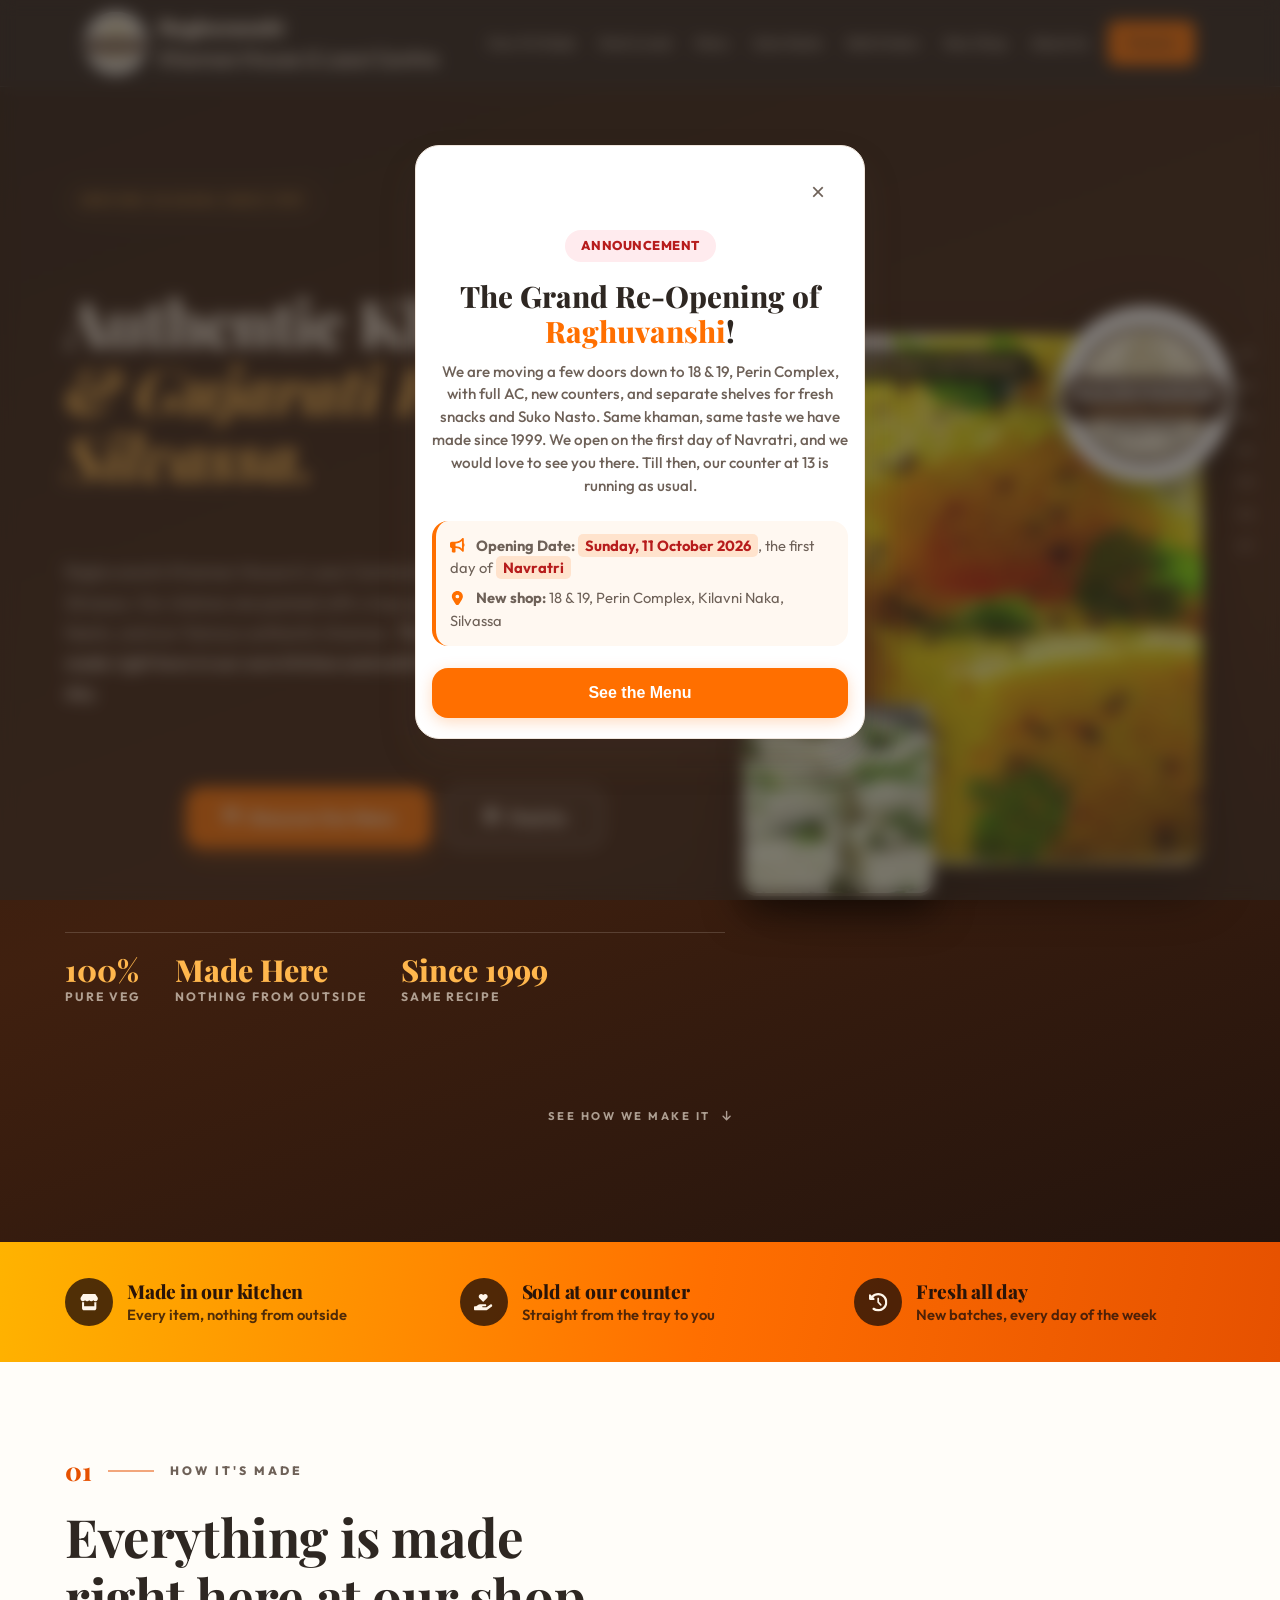
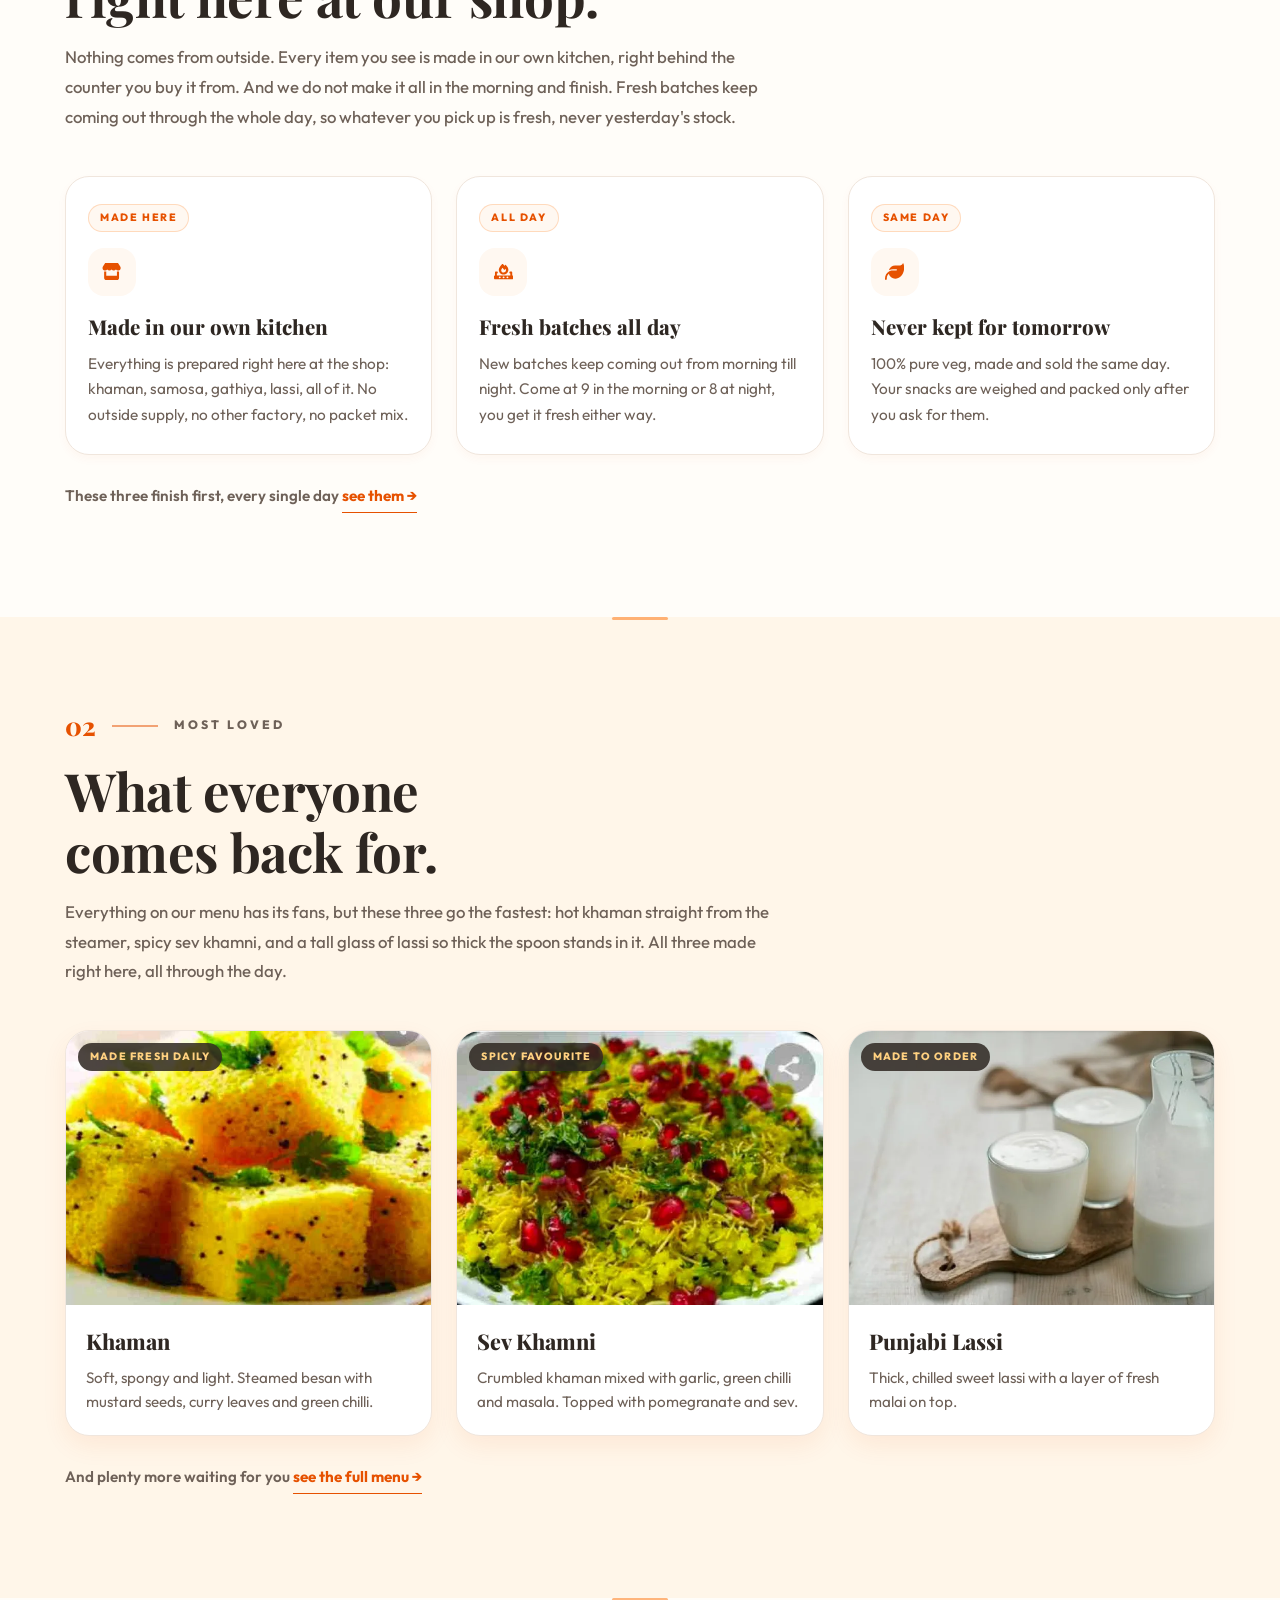
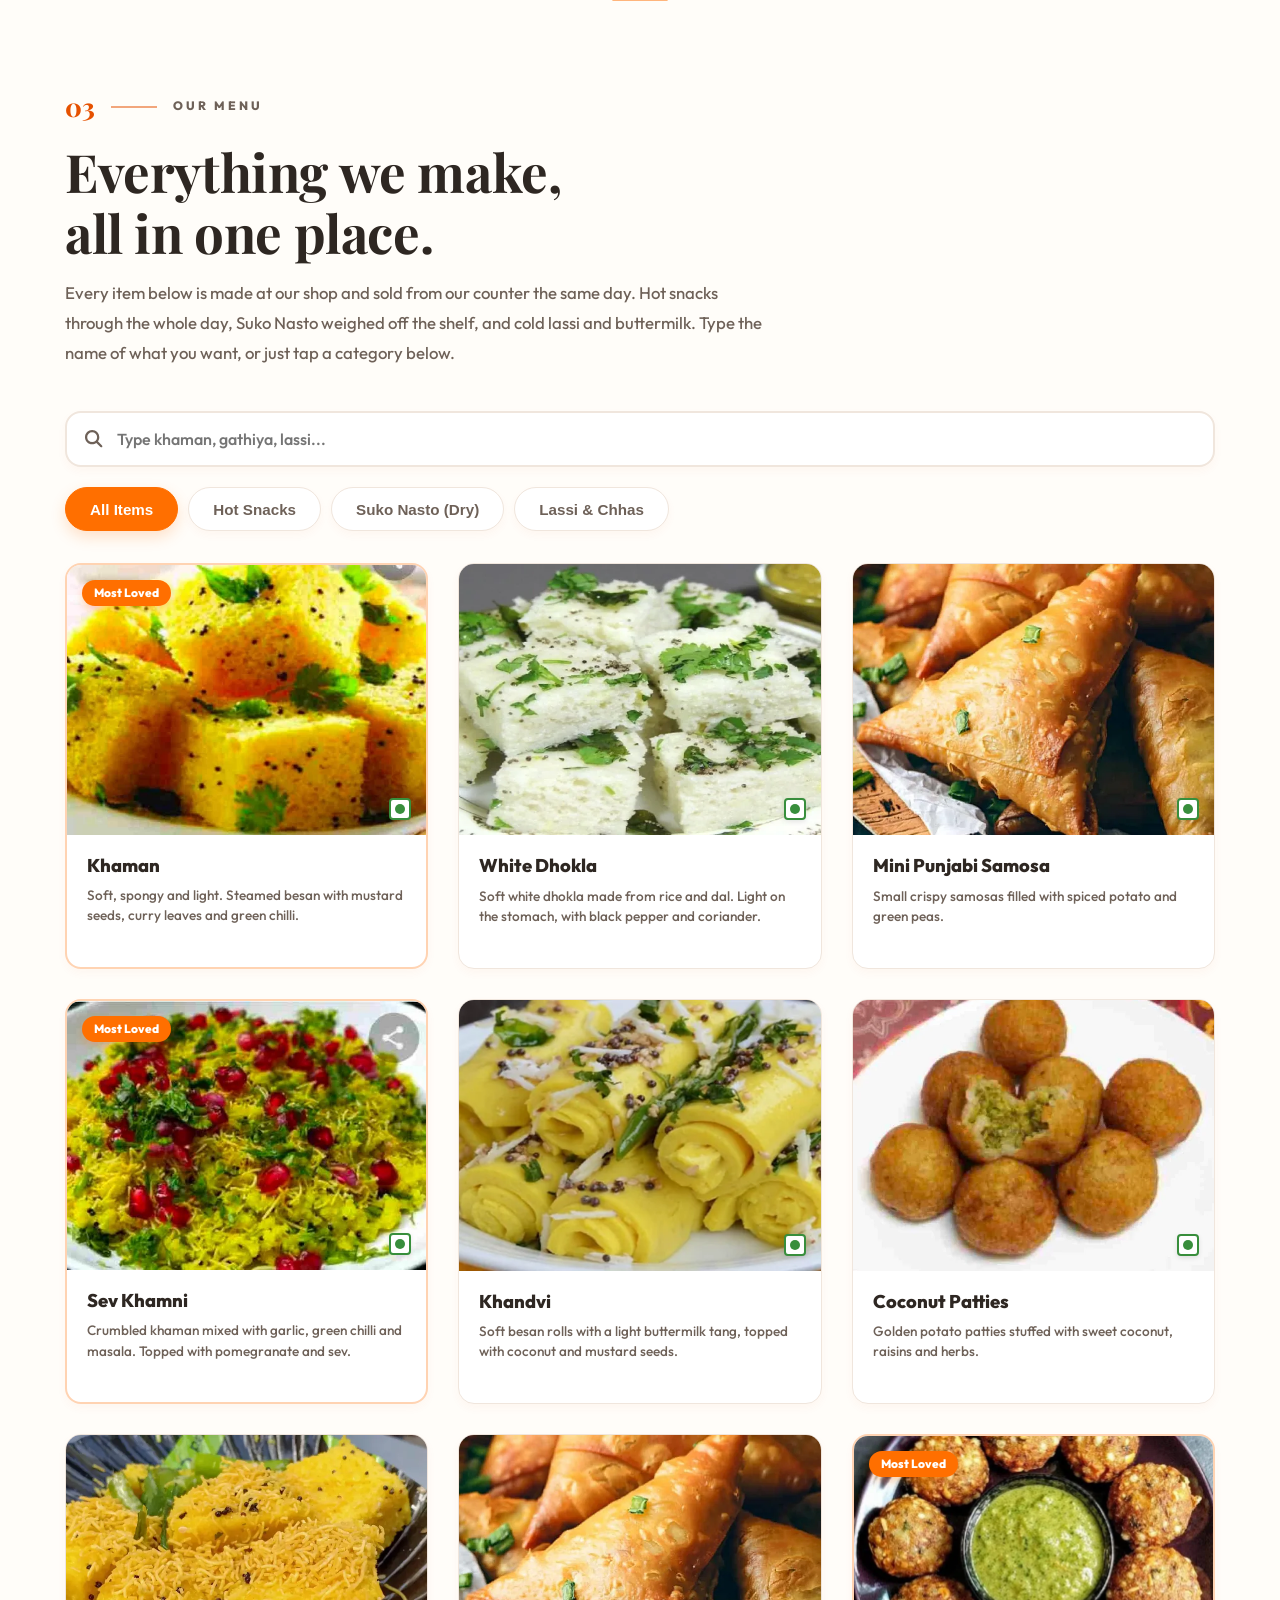
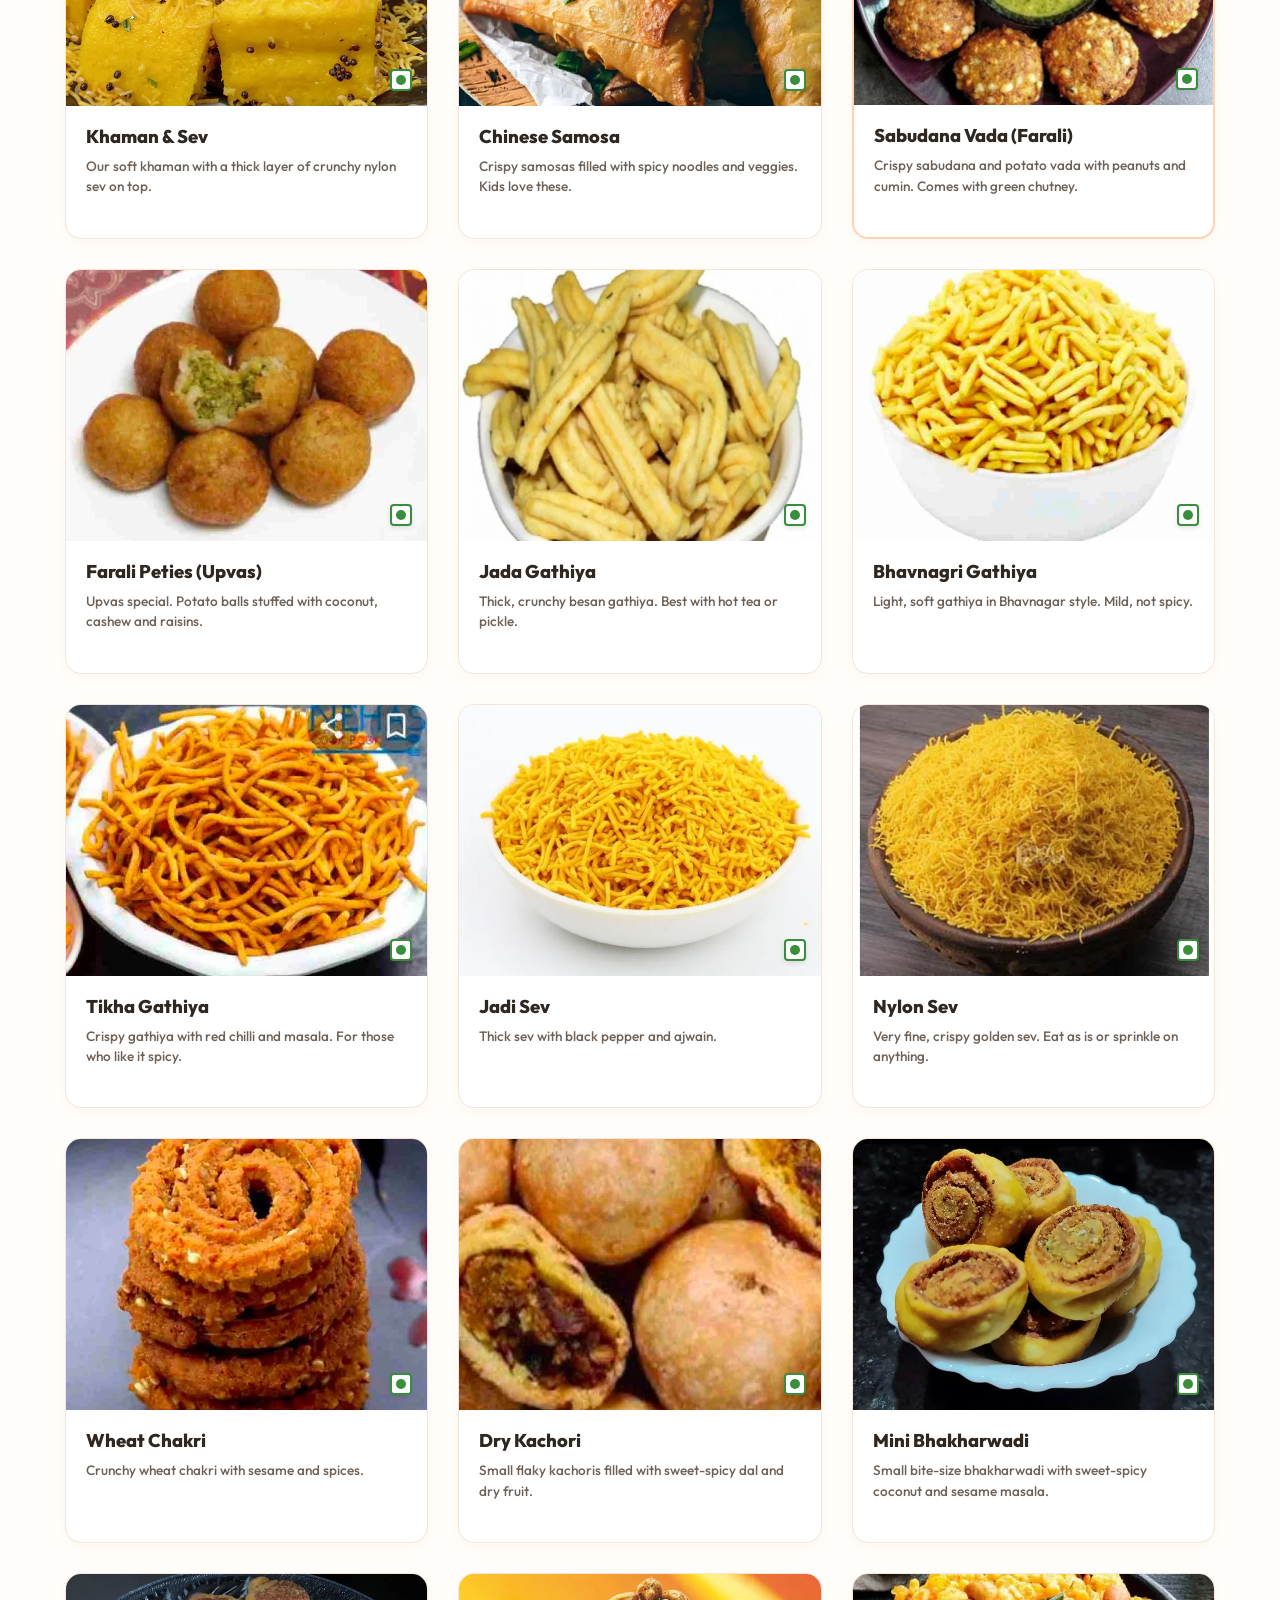
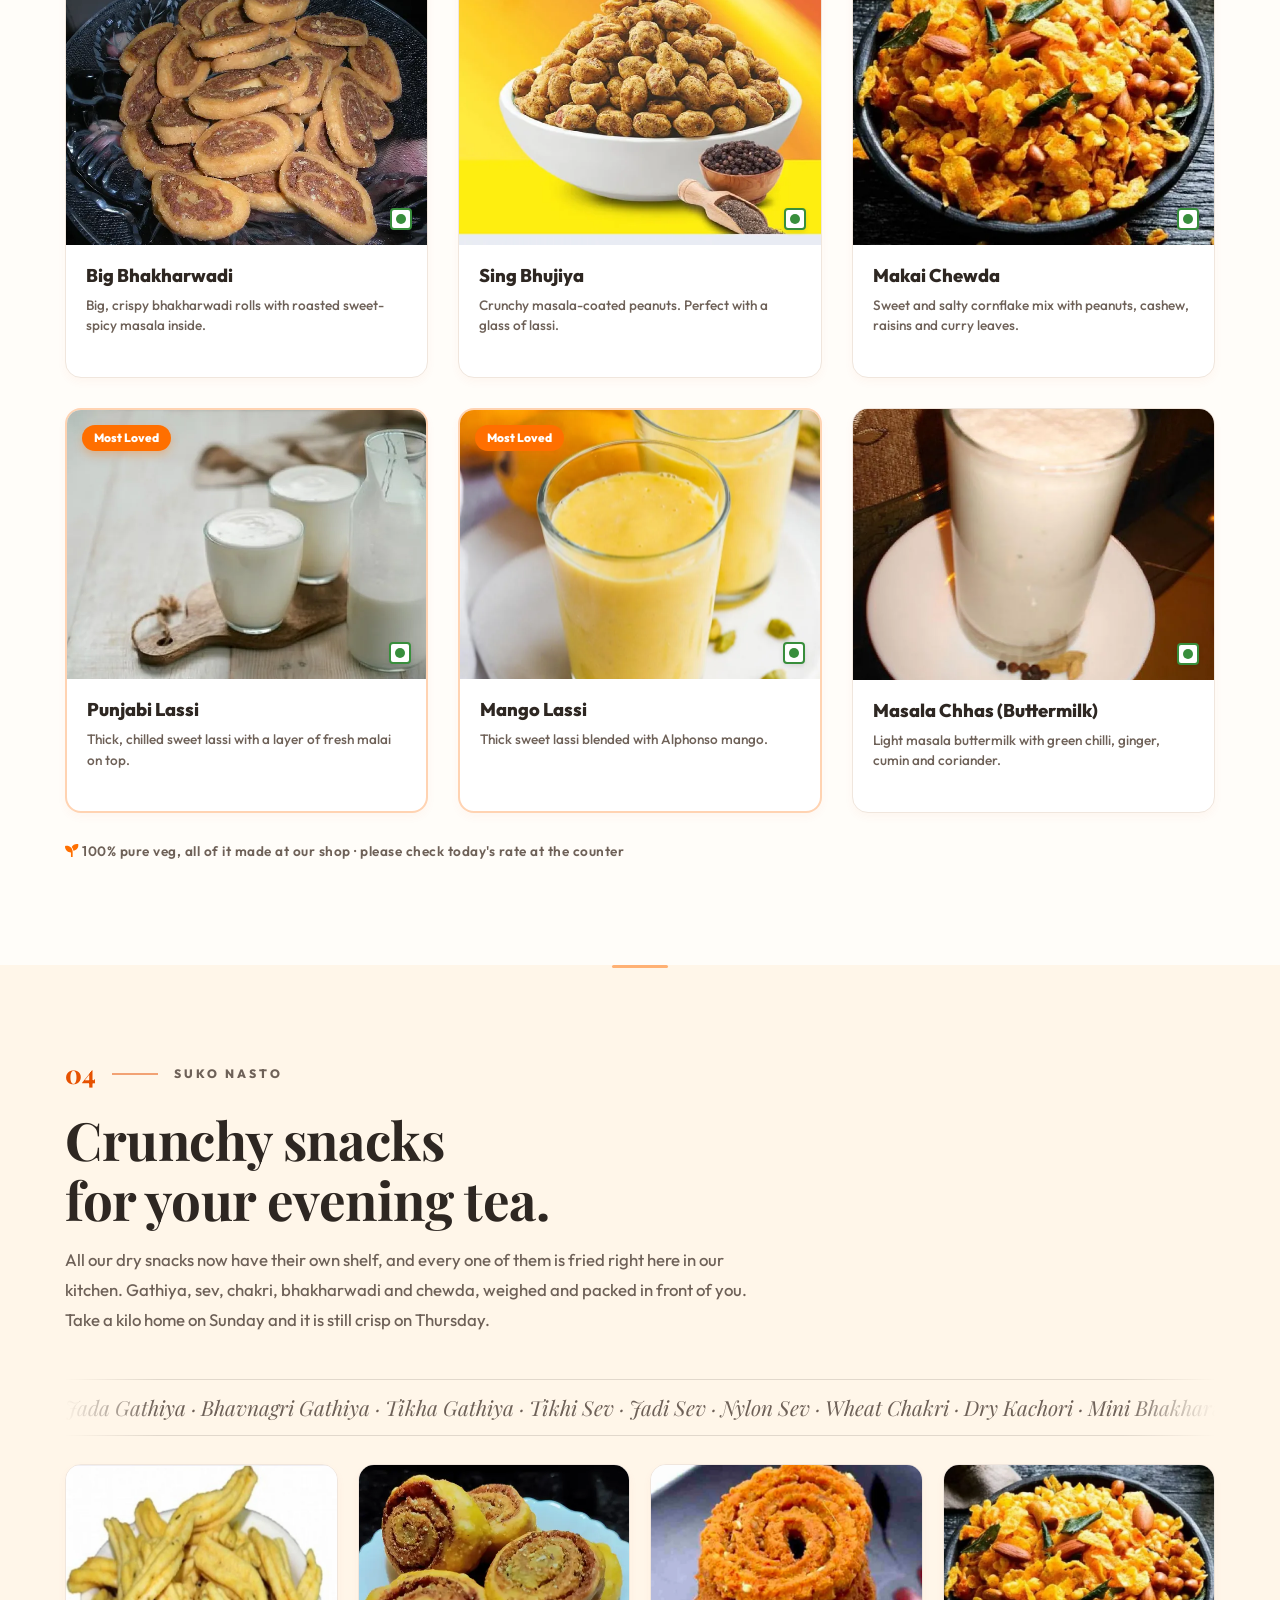
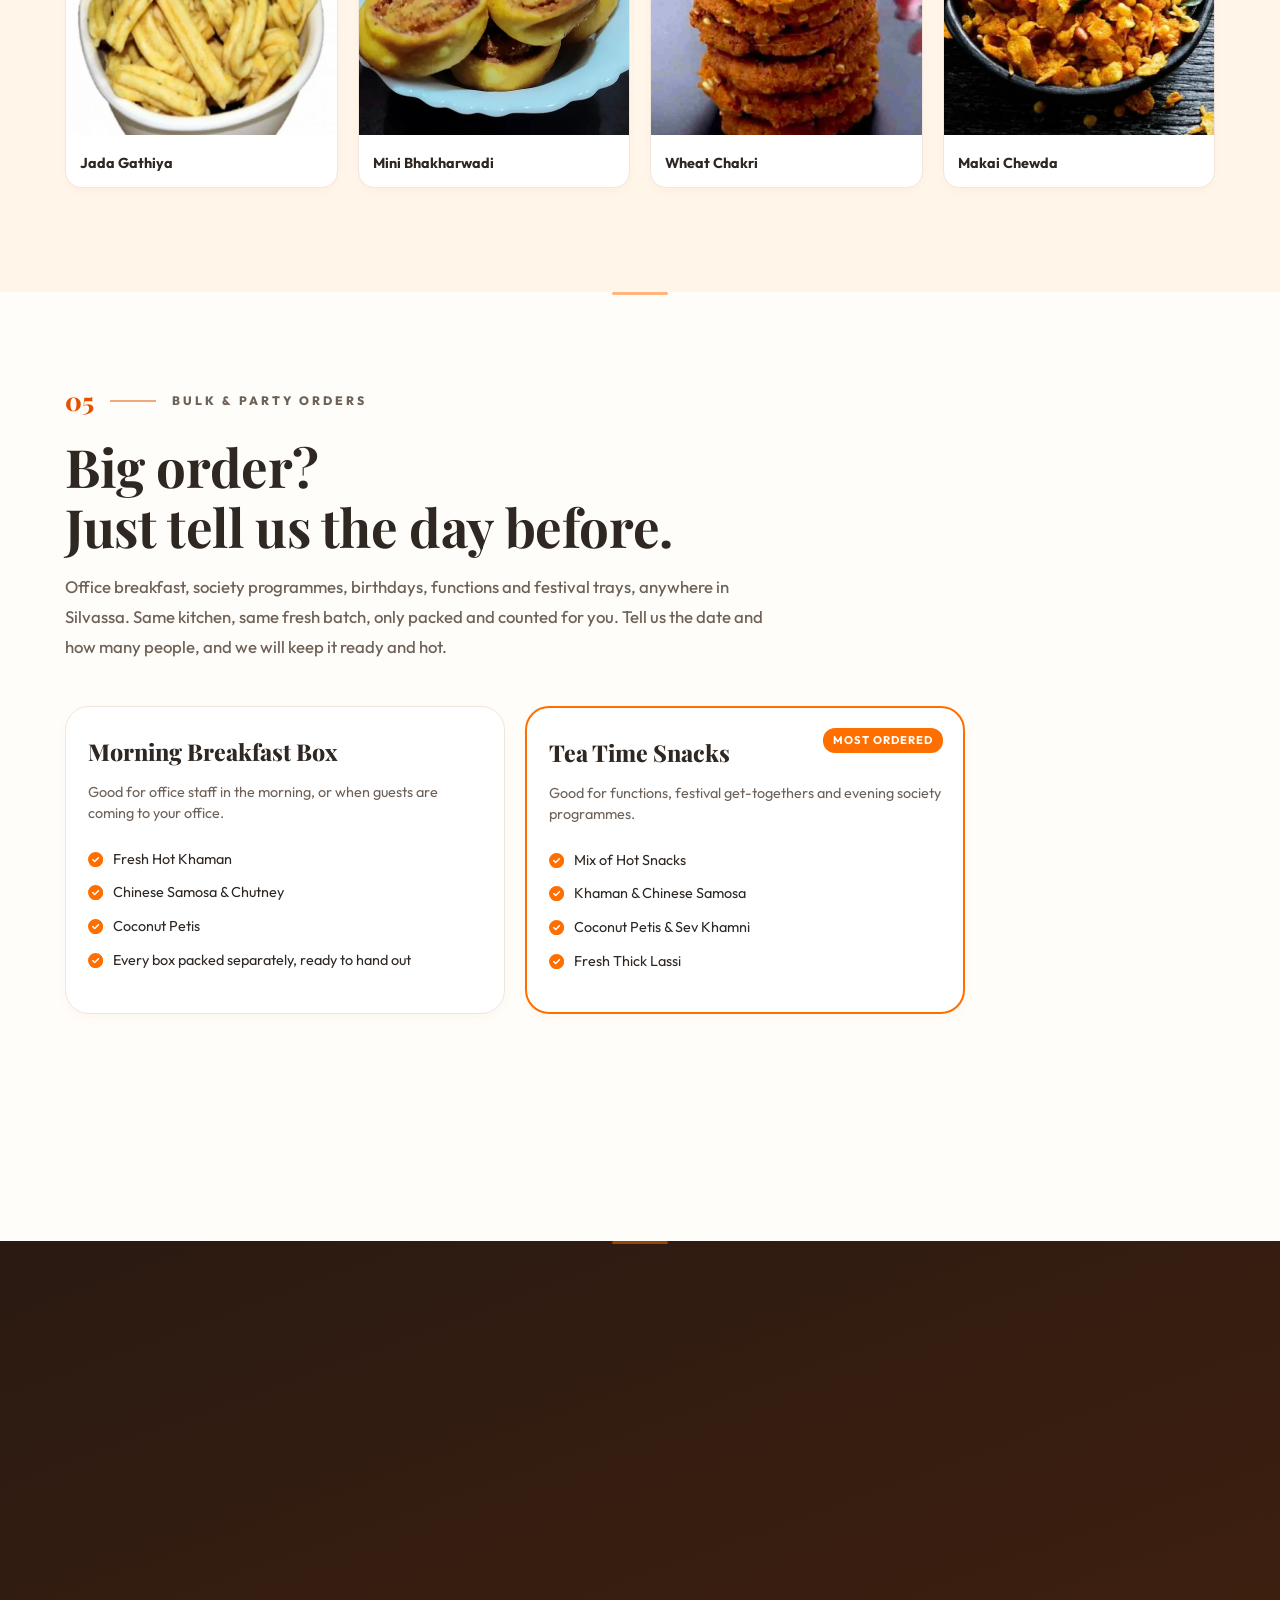
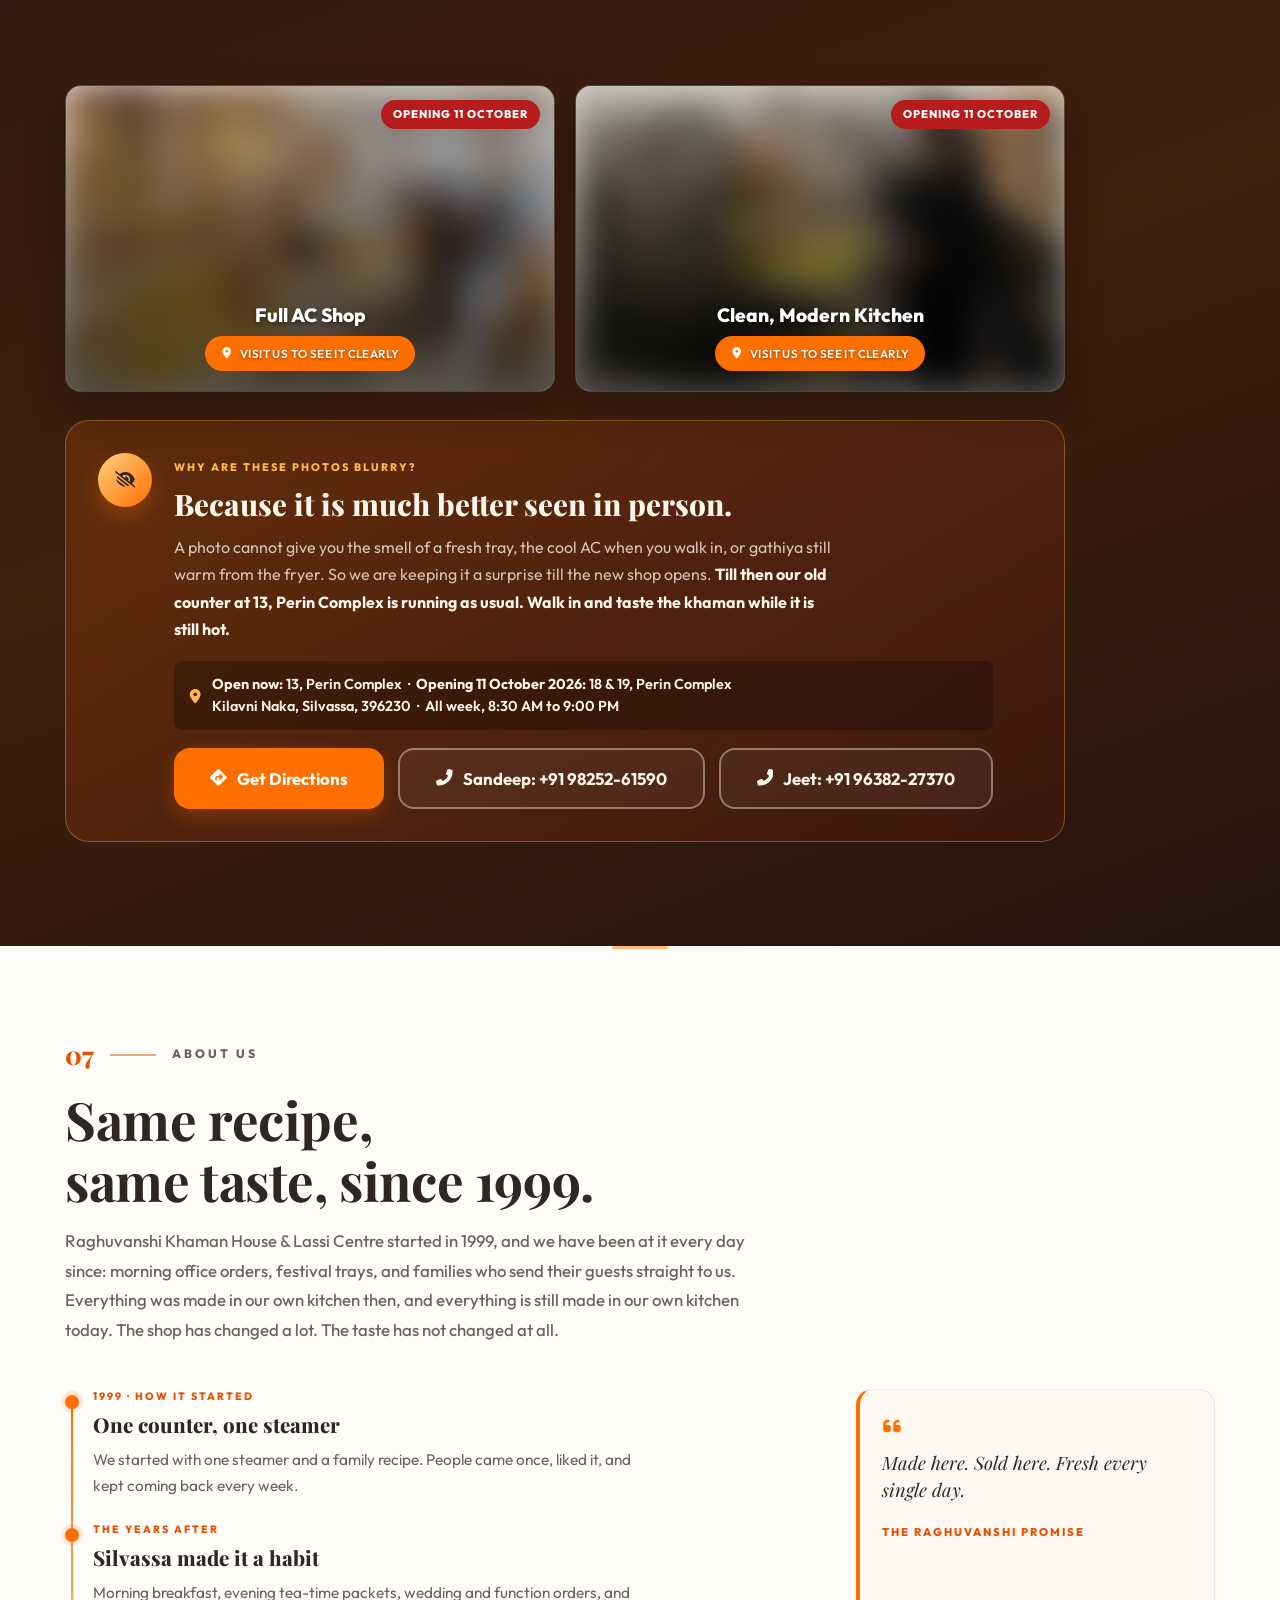
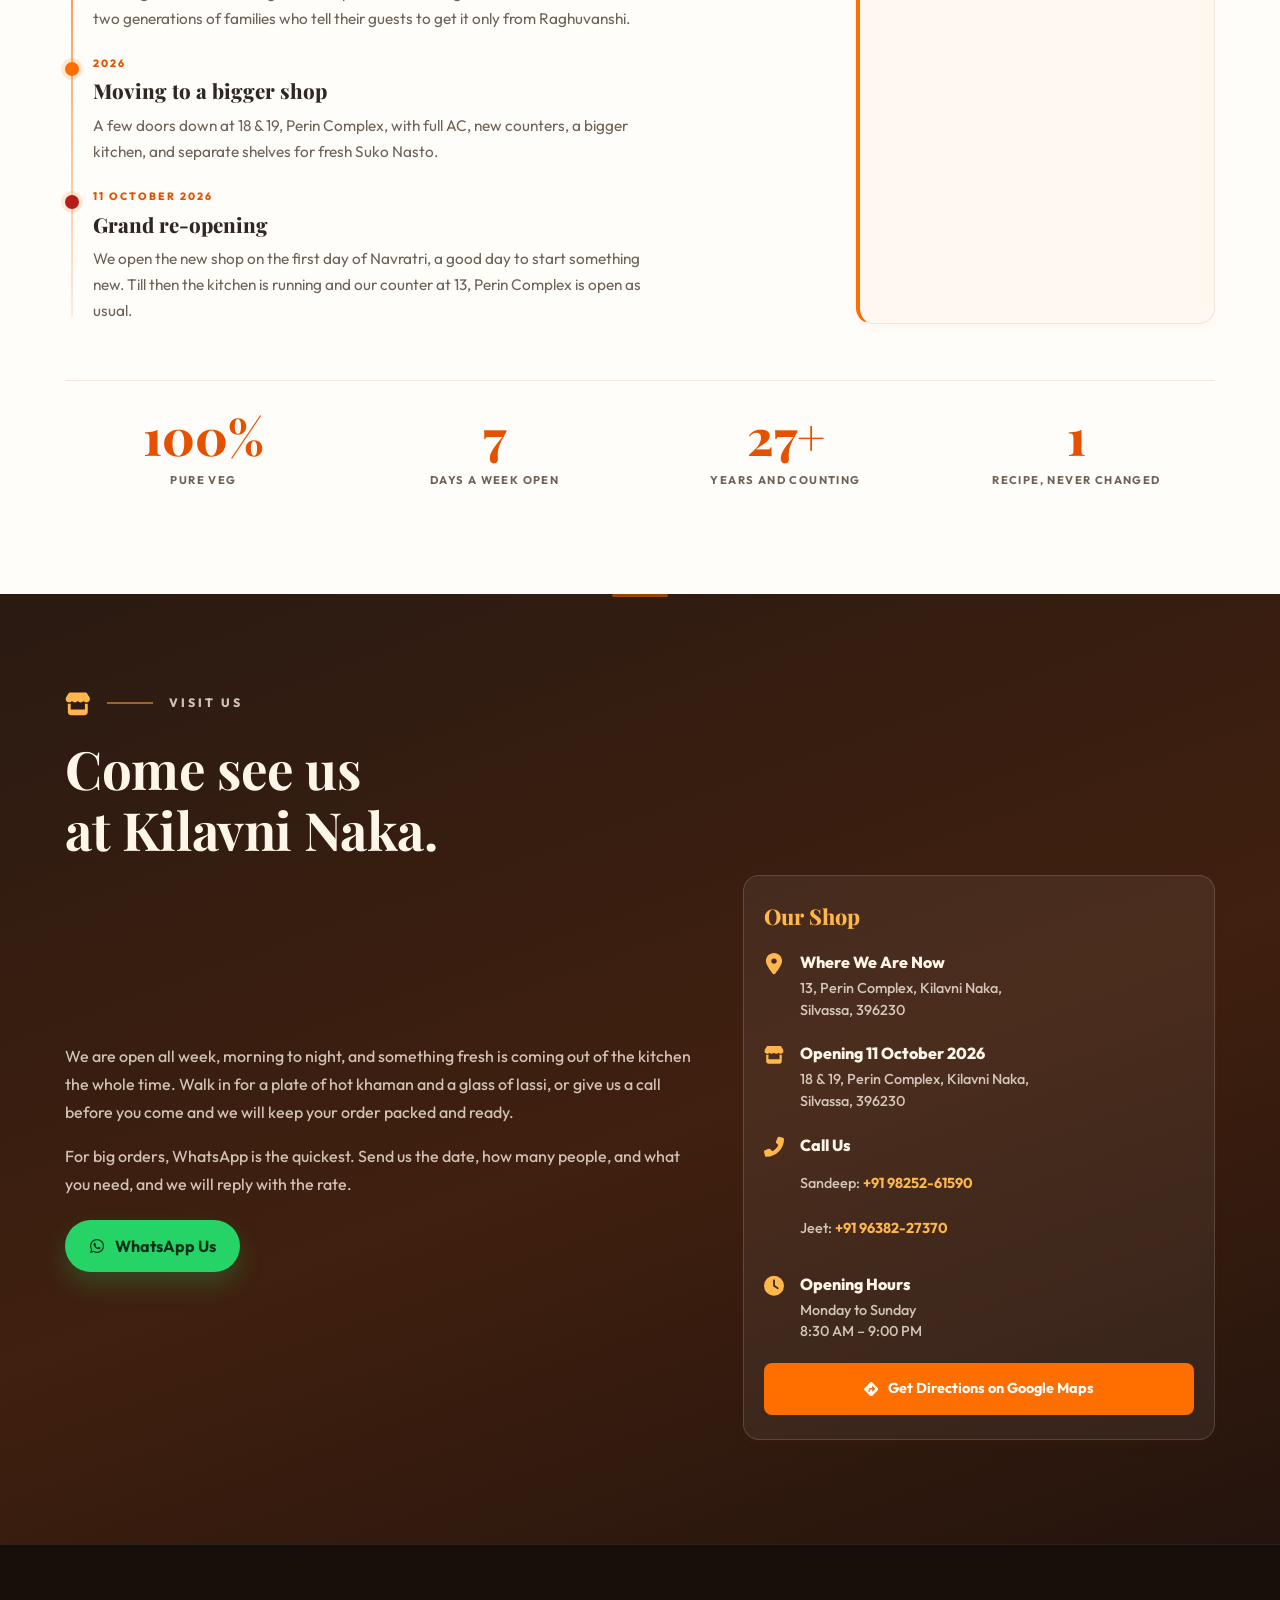
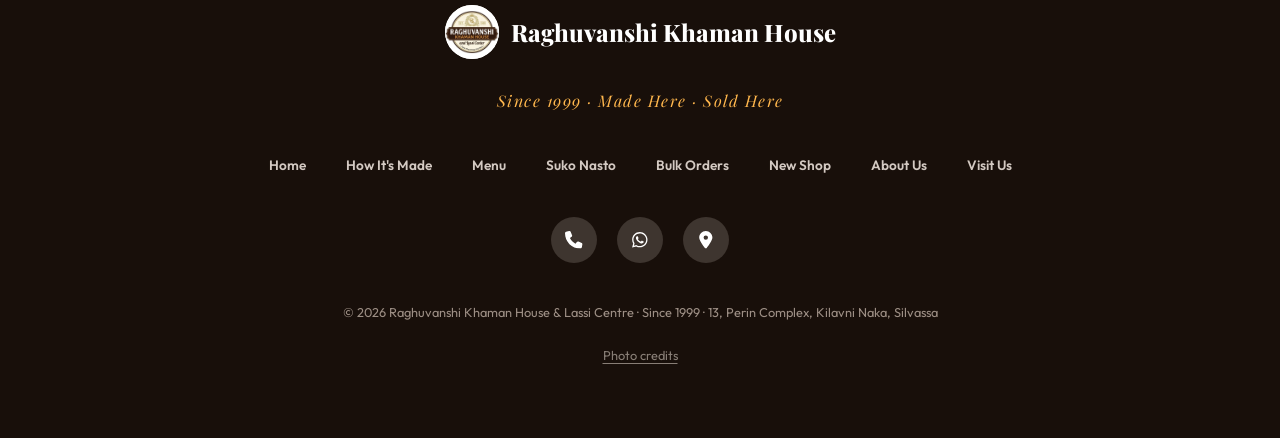
==== index.html @ bfbd9aeb "feat: highlight the dates in the announcement, full address for the new shop The opening date and Na" ====
<!DOCTYPE html>
<html lang="en">

<head>
  <meta charset="UTF-8">
  <meta name="viewport" content="width=device-width, initial-scale=1.0">
  <title>Raghuvanshi Khaman House &amp; Lassi Centre · Authentic Gujarati Khaman in Silvassa, Since 1999</title>
  <!-- SEO Meta Tags -->
  <meta name="description"
    content="Raghuvanshi Khaman House &amp; Lassi Centre, making Gujarati farsan since 1999. Khaman, dhokla, samosa, gathiya, Suko Nasto and thick lassi, every item made in our own kitchen and sold fresh at our counter, all day, every day. 13, Perin Complex, Kilavni Naka, Silvassa.">
  <meta name="theme-color" content="#2A1A12">
  <meta name="format-detection" content="telephone=yes">
  <link rel="icon" href="images/favicon.png" type="image/png">
  <link rel="apple-touch-icon" href="images/apple-touch-icon.png">
  <link rel="canonical" href="https://raghuvanshikhaman.vercel.app/">

  <!-- Open Graph / WhatsApp share preview.
       These URLs must be absolute, because WhatsApp and Facebook will not resolve a relative path. -->
  <meta property="og:type" content="website">
  <meta property="og:url" content="https://raghuvanshikhaman.vercel.app/">
  <meta property="og:site_name" content="Raghuvanshi Khaman House &amp; Lassi Centre">
  <meta property="og:title" content="Raghuvanshi Khaman House &amp; Lassi Centre · Silvassa, Since 1999">
  <meta property="og:description"
    content="Making Gujarati farsan since 1999. Khaman, dhokla, samosa, gathiya, Suko Nasto and thick lassi. Every item made in our own kitchen and sold fresh, all day, every day. New shop opens 11 October 2026, the first day of Navratri. Kilavni Naka, Silvassa.">
  <!-- 1200x630 is what Facebook, WhatsApp and Twitter want for a large preview.
       Anything smaller gets shown as a little thumbnail instead. -->
  <meta property="og:image" content="https://raghuvanshikhaman.vercel.app/images/share-preview.jpg">
  <meta property="og:image:width" content="1200">
  <meta property="og:image:height" content="630">
  <meta property="og:image:alt" content="Fresh Gujarati khaman from Raghuvanshi Khaman House, Silvassa">
  <meta name="twitter:card" content="summary_large_image">
  <meta name="twitter:title" content="Raghuvanshi Khaman House &amp; Lassi Centre · Silvassa, Since 1999">
  <meta name="twitter:description"
    content="Gujarati farsan made in our own kitchen since 1999. New shop opens 11 October 2026, the first day of Navratri. Kilavni Naka, Silvassa.">
  <meta name="twitter:image" content="https://raghuvanshikhaman.vercel.app/images/share-preview.jpg">

  <!-- Speed up the web fonts on mobile networks. Icons are drawn inline further
       down the page, so nothing is fetched from a CDN any more. -->
  <link rel="preconnect" href="https://fonts.googleapis.com">
  <link rel="preconnect" href="https://fonts.gstatic.com" crossorigin>

  <!-- Local Styles -->
  <link rel="stylesheet" href="style.css">

  <!-- Marks that JavaScript is running, before anything paints. style.css hides
       the scroll-in animation elements only under .js, so if this never runs the
       page is simply visible rather than blank. Keep it inline and in <head>: an
       external file would land too late and the content would flash. -->
  <script>document.documentElement.classList.add('js');</script>

  <!-- Structured data: lets Google show the address, hours and a call button
       directly in search results. Everything here is repeated in the page text,
       which is what Google expects. Update it if the address or hours change. -->
  <script type="application/ld+json">
  {
    "@context": "https://schema.org",
    "@type": "FoodEstablishment",
    "name": "Raghuvanshi Khaman House & Lassi Centre",
    "description": "Gujarati farsan made in our own kitchen since 1999. Khaman, dhokla, samosa, gathiya, Suko Nasto and thick lassi, sold fresh at our counter all day, every day.",
    "url": "https://raghuvanshikhaman.vercel.app/",
    "image": "https://raghuvanshikhaman.vercel.app/images/share-preview.jpg",
    "logo": "https://raghuvanshikhaman.vercel.app/images/logo.webp",
    "foundingDate": "1999",
    "servesCuisine": "Gujarati",
    "address": {
      "@type": "PostalAddress",
      "streetAddress": "13, Perin Complex, Kilavni Naka",
      "addressLocality": "Silvassa",
      "addressRegion": "Dadra and Nagar Haveli and Daman and Diu",
      "postalCode": "396230",
      "addressCountry": "IN"
    },
    "telephone": ["+91-98252-61590", "+91-96382-27370"],
    "hasMap": "https://maps.google.com/?q=Raghuvanshi+Khaman,+Silvassa",
    "openingHoursSpecification": [{
      "@type": "OpeningHoursSpecification",
      "dayOfWeek": ["Monday", "Tuesday", "Wednesday", "Thursday", "Friday", "Saturday", "Sunday"],
      "opens": "08:30",
      "closes": "21:00"
    }]
  }
  </script>
</head>

<body>

  <!-- Lets a keyboard user jump past the nav instead of tabbing through it
       on every visit. Sits off-screen until it receives focus. -->
  <a href="#top" class="skip-link">Skip to content</a>

  <!-- Icon sprite. These were Font Awesome webfonts loaded from a CDN, which cost
       272 KB for 22 icons. Same glyphs, drawn inline, for about 10 KB and no
       third-party request. Icons: Font Awesome Free 6.4.0, CC BY 4.0,
       https://fontawesome.com/license/free -->
  <svg xmlns="http://www.w3.org/2000/svg" style="position:absolute;width:0;height:0;overflow:hidden" aria-hidden="true">
    <symbol id="i-xmark" viewBox="0 0 384 512"><path d="M342.6 150.6c12.5-12.5 12.5-32.8 0-45.3s-32.8-12.5-45.3 0L192 210.7 86.6 105.4c-12.5-12.5-32.8-12.5-45.3 0s-12.5 32.8 0 45.3L146.7 256 41.4 361.4c-12.5 12.5-12.5 32.8 0 45.3s32.8 12.5 45.3 0L192 301.3 297.4 406.6c12.5 12.5 32.8 12.5 45.3 0s12.5-32.8 0-45.3L237.3 256 342.6 150.6z"/></symbol>
    <symbol id="i-arrow-down" viewBox="0 0 384 512"><path d="M169.4 470.6c12.5 12.5 32.8 12.5 45.3 0l160-160c12.5-12.5 12.5-32.8 0-45.3s-32.8-12.5-45.3 0L224 370.8 224 64c0-17.7-14.3-32-32-32s-32 14.3-32 32l0 306.7L54.6 265.4c-12.5-12.5-32.8-12.5-45.3 0s-12.5 32.8 0 45.3l160 160z"/></symbol>
    <symbol id="i-bullhorn" viewBox="0 0 512 512"><path d="M480 32c0-12.9-7.8-24.6-19.8-29.6s-25.7-2.2-34.9 6.9L381.7 53c-48 48-113.1 75-181 75H192 160 64c-35.3 0-64 28.7-64 64v96c0 35.3 28.7 64 64 64l0 128c0 17.7 14.3 32 32 32h64c17.7 0 32-14.3 32-32V352l8.7 0c67.9 0 133 27 181 75l43.6 43.6c9.2 9.2 22.9 11.9 34.9 6.9s19.8-16.6 19.8-29.6V300.4c18.6-8.8 32-32.5 32-60.4s-13.4-51.6-32-60.4V32zm-64 76.7V240 371.3C357.2 317.8 280.5 288 200.7 288H192V192h8.7c79.8 0 156.5-29.8 215.3-83.3z"/></symbol>
    <symbol id="i-circle-check" viewBox="0 0 512 512"><path d="M256 512A256 256 0 1 0 256 0a256 256 0 1 0 0 512zM369 209L241 337c-9.4 9.4-24.6 9.4-33.9 0l-64-64c-9.4-9.4-9.4-24.6 0-33.9s24.6-9.4 33.9 0l47 47L335 175c9.4-9.4 24.6-9.4 33.9 0s9.4 24.6 0 33.9z"/></symbol>
    <symbol id="i-clock" viewBox="0 0 512 512"><path d="M256 0a256 256 0 1 1 0 512A256 256 0 1 1 256 0zM232 120V256c0 8 4 15.5 10.7 20l96 64c11 7.4 25.9 4.4 33.3-6.7s4.4-25.9-6.7-33.3L280 243.2V120c0-13.3-10.7-24-24-24s-24 10.7-24 24z"/></symbol>
    <symbol id="i-clock-rotate-left" viewBox="0 0 512 512"><path d="M75 75L41 41C25.9 25.9 0 36.6 0 57.9V168c0 13.3 10.7 24 24 24H134.1c21.4 0 32.1-25.9 17-41l-30.8-30.8C155 85.5 203 64 256 64c106 0 192 86 192 192s-86 192-192 192c-40.8 0-78.6-12.7-109.7-34.4c-14.5-10.1-34.4-6.6-44.6 7.9s-6.6 34.4 7.9 44.6C151.2 495 201.7 512 256 512c141.4 0 256-114.6 256-256S397.4 0 256 0C185.3 0 121.3 28.7 75 75zm181 53c-13.3 0-24 10.7-24 24V256c0 6.4 2.5 12.5 7 17l72 72c9.4 9.4 24.6 9.4 33.9 0s9.4-24.6 0-33.9l-65-65V152c0-13.3-10.7-24-24-24z"/></symbol>
    <symbol id="i-diamond-turn-right" viewBox="0 0 512 512"><path d="M227.7 11.7c15.6-15.6 40.9-15.6 56.6 0l216 216c15.6 15.6 15.6 40.9 0 56.6l-216 216c-15.6 15.6-40.9 15.6-56.6 0l-216-216c-15.6-15.6-15.6-40.9 0-56.6l216-216zm87.6 137c-4.6-4.6-11.5-5.9-17.4-3.5s-9.9 8.3-9.9 14.8v56H224c-35.3 0-64 28.7-64 64v48c0 13.3 10.7 24 24 24s24-10.7 24-24V280c0-8.8 7.2-16 16-16h64v56c0 6.5 3.9 12.3 9.9 14.8s12.9 1.1 17.4-3.5l80-80c6.2-6.2 6.2-16.4 0-22.6l-80-80z"/></symbol>
    <symbol id="i-eye-low-vision" viewBox="0 0 640 512"><path d="M38.8 5.1C28.4-3.1 13.3-1.2 5.1 9.2S-1.2 34.7 9.2 42.9l592 464c10.4 8.2 25.5 6.3 33.7-4.1s6.3-25.5-4.1-33.7L525.6 386.7c39.6-40.6 66.4-86.1 79.9-118.4c3.3-7.9 3.3-16.7 0-24.6c-14.9-35.7-46.2-87.7-93-131.1C465.5 68.8 400.8 32 320 32c-68.2 0-125 26.3-169.3 60.8L38.8 5.1zM223 149.5c48.6-44.3 123-50.8 179.3-11.7c60.8 42.4 78.9 123.2 44.2 186.9L408 294.5c8.4-19.3 10.6-41.4 4.8-63.3c-11.1-41.5-47.8-69.4-88.6-71.1c-5.8-.2-9.2 6.1-7.4 11.7c2.1 6.4 3.3 13.2 3.3 20.3c0 10.2-2.4 19.8-6.6 28.3L223 149.5zm223.1 298L83.1 161.5c-11 14.4-20.5 28.7-28.4 42.2l339 265.7c18.7-5.5 36.2-13 52.6-21.8zM34.5 268.3c14.9 35.7 46.2 87.7 93 131.1C174.5 443.2 239.2 480 320 480c3.1 0 6.1-.1 9.2-.2L33.1 247.8c-1.8 6.8-1.3 14 1.4 20.5z"/></symbol>
    <symbol id="i-file-pdf" viewBox="0 0 512 512"><path d="M0 64C0 28.7 28.7 0 64 0H224V128c0 17.7 14.3 32 32 32H384V304H176c-35.3 0-64 28.7-64 64V512H64c-35.3 0-64-28.7-64-64V64zm384 64H256V0L384 128zM176 352h32c30.9 0 56 25.1 56 56s-25.1 56-56 56H192v32c0 8.8-7.2 16-16 16s-16-7.2-16-16V448 368c0-8.8 7.2-16 16-16zm32 80c13.3 0 24-10.7 24-24s-10.7-24-24-24H192v48h16zm96-80h32c26.5 0 48 21.5 48 48v64c0 26.5-21.5 48-48 48H304c-8.8 0-16-7.2-16-16V368c0-8.8 7.2-16 16-16zm32 128c8.8 0 16-7.2 16-16V400c0-8.8-7.2-16-16-16H320v96h16zm80-112c0-8.8 7.2-16 16-16h48c8.8 0 16 7.2 16 16s-7.2 16-16 16H448v32h32c8.8 0 16 7.2 16 16s-7.2 16-16 16H448v48c0 8.8-7.2 16-16 16s-16-7.2-16-16V432 368z"/></symbol>
    <symbol id="i-fire" viewBox="0 0 448 512"><path d="M159.3 5.4c7.8-7.3 19.9-7.2 27.7 .1c27.6 25.9 53.5 53.8 77.7 84c11-14.4 23.5-30.1 37-42.9c7.9-7.4 20.1-7.4 28 .1c34.6 33 63.9 76.6 84.5 118c20.3 40.8 33.8 82.5 33.8 111.9C448 404.2 348.2 512 224 512C98.4 512 0 404.1 0 276.5c0-38.4 17.8-85.3 45.4-131.7C73.3 97.7 112.7 48.6 159.3 5.4zM225.7 416c25.3 0 47.7-7 68.8-21c42.1-29.4 53.4-88.2 28.1-134.4c-4.5-9-16-9.6-22.5-2l-25.2 29.3c-6.6 7.6-18.5 7.4-24.7-.5c-16.5-21-46-58.5-62.8-79.8c-6.3-8-18.3-8.1-24.7-.1c-33.8 42.5-50.8 69.3-50.8 99.4C112 375.4 162.6 416 225.7 416z"/></symbol>
    <symbol id="i-fire-burner" viewBox="0 0 640 512"><path d="M293.5 3.8c19.7 17.8 38.2 37 55.5 57.7c7.9-9.9 16.8-20.7 26.5-29.5c5.6-5.1 14.4-5.1 20 0c24.7 22.7 45.6 52.7 60.4 81.1c14.5 28 24.2 58.8 24.2 79C480 280 408.7 352 320 352c-89.7 0-160-72.1-160-159.8c0-26.4 12.7-60.7 32.4-92.6c20-32.4 48.1-66.1 81.4-95.8c2.8-2.5 6.4-3.8 10-3.7c3.5 0 7 1.3 9.8 3.8zM370 273c30-21 38-63 20-96c-2-4-4-8-7-12l-36 42s-58-74-62-79c-30 37-45 58-45 82c0 49 36 78 81 78c18 0 34-5 49-15zM32 288c0-17.7 14.3-32 32-32H96c17.7 0 32 14.3 32 32s-14.3 32-32 32v64H544V320c-17.7 0-32-14.3-32-32s14.3-32 32-32h32c17.7 0 32 14.3 32 32v96c17.7 0 32 14.3 32 32v64c0 17.7-14.3 32-32 32H32c-17.7 0-32-14.3-32-32V416c0-17.7 14.3-32 32-32V288zM320 480a32 32 0 1 0 0-64 32 32 0 1 0 0 64zm160-32a32 32 0 1 0 -64 0 32 32 0 1 0 64 0zM192 480a32 32 0 1 0 0-64 32 32 0 1 0 0 64z"/></symbol>
    <symbol id="i-hand-holding-heart" viewBox="0 0 576 512"><path d="M148 76.6C148 34.3 182.3 0 224.6 0c20.3 0 39.8 8.1 54.1 22.4l9.3 9.3 9.3-9.3C311.6 8.1 331.1 0 351.4 0C393.7 0 428 34.3 428 76.6c0 20.3-8.1 39.8-22.4 54.1L302.1 234.1c-7.8 7.8-20.5 7.8-28.3 0L170.4 130.7C156.1 116.4 148 96.9 148 76.6zM568.2 336.3c13.1 17.8 9.3 42.8-8.5 55.9L433.1 485.5c-23.4 17.2-51.6 26.5-80.7 26.5H192 32c-17.7 0-32-14.3-32-32V416c0-17.7 14.3-32 32-32H68.8l44.9-36c22.7-18.2 50.9-28 80-28H272h16 64c17.7 0 32 14.3 32 32s-14.3 32-32 32H288 272c-8.8 0-16 7.2-16 16s7.2 16 16 16H392.6l119.7-88.2c17.8-13.1 42.8-9.3 55.9 8.5zM193.6 384l0 0-.9 0c.3 0 .6 0 .9 0z"/></symbol>
    <symbol id="i-leaf" viewBox="0 0 512 512"><path d="M272 96c-78.6 0-145.1 51.5-167.7 122.5c33.6-17 71.5-26.5 111.7-26.5h88c8.8 0 16 7.2 16 16s-7.2 16-16 16H288 216s0 0 0 0c-16.6 0-32.7 1.9-48.2 5.4c-25.9 5.9-50 16.4-71.4 30.7c0 0 0 0 0 0C38.3 298.8 0 364.9 0 440v16c0 13.3 10.7 24 24 24s24-10.7 24-24V440c0-48.7 20.7-92.5 53.8-123.2C121.6 392.3 190.3 448 272 448l1 0c132.1-.7 239-130.9 239-291.4c0-42.6-7.5-83.1-21.1-119.6c-2.6-6.9-12.7-6.6-16.2-.1C455.9 72.1 418.7 96 376 96L272 96z"/></symbol>
    <symbol id="i-location-dot" viewBox="0 0 384 512"><path d="M215.7 499.2C267 435 384 279.4 384 192C384 86 298 0 192 0S0 86 0 192c0 87.4 117 243 168.3 307.2c12.3 15.3 35.1 15.3 47.4 0zM192 128a64 64 0 1 1 0 128 64 64 0 1 1 0-128z"/></symbol>
    <symbol id="i-magnifying-glass" viewBox="0 0 512 512"><path d="M416 208c0 45.9-14.9 88.3-40 122.7L502.6 457.4c12.5 12.5 12.5 32.8 0 45.3s-32.8 12.5-45.3 0L330.7 376c-34.4 25.2-76.8 40-122.7 40C93.1 416 0 322.9 0 208S93.1 0 208 0S416 93.1 416 208zM208 352a144 144 0 1 0 0-288 144 144 0 1 0 0 288z"/></symbol>
    <symbol id="i-phone" viewBox="0 0 512 512"><path d="M164.9 24.6c-7.7-18.6-28-28.5-47.4-23.2l-88 24C12.1 30.2 0 46 0 64C0 311.4 200.6 512 448 512c18 0 33.8-12.1 38.6-29.5l24-88c5.3-19.4-4.6-39.7-23.2-47.4l-96-40c-16.3-6.8-35.2-2.1-46.3 11.6L304.7 368C234.3 334.7 177.3 277.7 144 207.3L193.3 167c13.7-11.2 18.4-30 11.6-46.3l-40-96z"/></symbol>
    <symbol id="i-phone-flip" viewBox="0 0 512 512"><path d="M347.1 24.6c7.7-18.6 28-28.5 47.4-23.2l88 24C499.9 30.2 512 46 512 64c0 247.4-200.6 448-448 448c-18 0-33.8-12.1-38.6-29.5l-24-88c-5.3-19.4 4.6-39.7 23.2-47.4l96-40c16.3-6.8 35.2-2.1 46.3 11.6L207.3 368c70.4-33.3 127.4-90.3 160.7-160.7L318.7 167c-13.7-11.2-18.4-30-11.6-46.3l40-96z"/></symbol>
    <symbol id="i-quote-left" viewBox="0 0 448 512"><path d="M0 216C0 149.7 53.7 96 120 96h8c17.7 0 32 14.3 32 32s-14.3 32-32 32h-8c-30.9 0-56 25.1-56 56v8h64c35.3 0 64 28.7 64 64v64c0 35.3-28.7 64-64 64H64c-35.3 0-64-28.7-64-64V320 288 216zm256 0c0-66.3 53.7-120 120-120h8c17.7 0 32 14.3 32 32s-14.3 32-32 32h-8c-30.9 0-56 25.1-56 56v8h64c35.3 0 64 28.7 64 64v64c0 35.3-28.7 64-64 64H320c-35.3 0-64-28.7-64-64V320 288 216z"/></symbol>
    <symbol id="i-seedling" viewBox="0 0 512 512"><path d="M512 32c0 113.6-84.6 207.5-194.2 222c-7.1-53.4-30.6-101.6-65.3-139.3C290.8 46.3 364 0 448 0h32c17.7 0 32 14.3 32 32zM0 96C0 78.3 14.3 64 32 64H64c123.7 0 224 100.3 224 224v32V480c0 17.7-14.3 32-32 32s-32-14.3-32-32V320C100.3 320 0 219.7 0 96z"/></symbol>
    <symbol id="i-store" viewBox="0 0 576 512"><path d="M547.6 103.8L490.3 13.1C485.2 5 476.1 0 466.4 0H109.6C99.9 0 90.8 5 85.7 13.1L28.3 103.8c-29.6 46.8-3.4 111.9 51.9 119.4c4 .5 8.1 .8 12.1 .8c26.1 0 49.3-11.4 65.2-29c15.9 17.6 39.1 29 65.2 29c26.1 0 49.3-11.4 65.2-29c15.9 17.6 39.1 29 65.2 29c26.2 0 49.3-11.4 65.2-29c16 17.6 39.1 29 65.2 29c4.1 0 8.1-.3 12.1-.8c55.5-7.4 81.8-72.5 52.1-119.4zM499.7 254.9l-.1 0c-5.3 .7-10.7 1.1-16.2 1.1c-12.4 0-24.3-1.9-35.4-5.3V384H128V250.6c-11.2 3.5-23.2 5.4-35.6 5.4c-5.5 0-11-.4-16.3-1.1l-.1 0c-4.1-.6-8.1-1.3-12-2.3V384v64c0 35.3 28.7 64 64 64H448c35.3 0 64-28.7 64-64V384 252.6c-4 1-8 1.8-12.3 2.3z"/></symbol>
    <symbol id="i-utensils" viewBox="0 0 448 512"><path d="M416 0C400 0 288 32 288 176V288c0 35.3 28.7 64 64 64h32V480c0 17.7 14.3 32 32 32s32-14.3 32-32V352 240 32c0-17.7-14.3-32-32-32zM64 16C64 7.8 57.9 1 49.7 .1S34.2 4.6 32.4 12.5L2.1 148.8C.7 155.1 0 161.5 0 167.9c0 45.9 35.1 83.6 80 87.7V480c0 17.7 14.3 32 32 32s32-14.3 32-32V255.6c44.9-4.1 80-41.8 80-87.7c0-6.4-.7-12.8-2.1-19.1L191.6 12.5c-1.8-8-9.3-13.3-17.4-12.4S160 7.8 160 16V150.2c0 5.4-4.4 9.8-9.8 9.8c-5.1 0-9.3-3.9-9.8-9L127.9 14.6C127.2 6.3 120.3 0 112 0s-15.2 6.3-15.9 14.6L83.7 151c-.5 5.1-4.7 9-9.8 9c-5.4 0-9.8-4.4-9.8-9.8V16zm48.3 152l-.3 0-.3 0 .3-.7 .3 .7z"/></symbol>
    <symbol id="i-whatsapp" viewBox="0 0 448 512"><path d="M380.9 97.1C339 55.1 283.2 32 223.9 32c-122.4 0-222 99.6-222 222 0 39.1 10.2 77.3 29.6 111L0 480l117.7-30.9c32.4 17.7 68.9 27 106.1 27h.1c122.3 0 224.1-99.6 224.1-222 0-59.3-25.2-115-67.1-157zm-157 341.6c-33.2 0-65.7-8.9-94-25.7l-6.7-4-69.8 18.3L72 359.2l-4.4-7c-18.5-29.4-28.2-63.3-28.2-98.2 0-101.7 82.8-184.5 184.6-184.5 49.3 0 95.6 19.2 130.4 54.1 34.8 34.9 56.2 81.2 56.1 130.5 0 101.8-84.9 184.6-186.6 184.6zm101.2-138.2c-5.5-2.8-32.8-16.2-37.9-18-5.1-1.9-8.8-2.8-12.5 2.8-3.7 5.6-14.3 18-17.6 21.8-3.2 3.7-6.5 4.2-12 1.4-32.6-16.3-54-29.1-75.5-66-5.7-9.8 5.7-9.1 16.3-30.3 1.8-3.7.9-6.9-.5-9.7-1.4-2.8-12.5-30.1-17.1-41.2-4.5-10.8-9.1-9.3-12.5-9.5-3.2-.2-6.9-.2-10.6-.2-3.7 0-9.7 1.4-14.8 6.9-5.1 5.6-19.4 19-19.4 46.3 0 27.3 19.9 53.7 22.6 57.4 2.8 3.7 39.1 59.7 94.8 83.8 35.2 15.2 49 16.5 66.6 13.9 10.7-1.6 32.8-13.4 37.4-26.4 4.6-13 4.6-24.1 3.2-26.4-1.3-2.5-5-3.9-10.5-6.6z"/></symbol>
  </svg>

  <!-- Ambient backdrop -->
  <div class="bg-grid"></div>
  <div class="bg-orb" id="bg-orb"></div>

  <!-- Reading progress -->
  <div class="read-progress" id="read-progress"></div>

  <!-- ============ NAVIGATION ============ -->
  <header id="site-header">
    <div class="nav-container">
      <a href="#top" class="logo-wrap" onclick="scrollToSection('top')">
        <img src="images/logo.webp" alt="Raghuvanshi Logo" class="logo-icon" id="header-logo">
        <div class="logo-text-col">
          <span>Raghuvanshi</span>
          <span class="logo-sub">Khaman House &amp; Lassi Centre</span>
        </div>
      </a>
      <nav class="nav-links">
        <a href="#craft" onclick="scrollToSection('craft')">How It's Made</a>
        <a href="#counter" onclick="scrollToSection('counter')">Most Loved</a>
        <a href="#menu" onclick="scrollToSection('menu')">Menu</a>
        <a href="#nasto" onclick="scrollToSection('nasto')">Suko Nasto</a>
        <a href="#corporate" onclick="scrollToSection('corporate')">Bulk Orders</a>
        <a href="#newshop" onclick="scrollToSection('newshop')">New Shop</a>
        <a href="#heritage" onclick="scrollToSection('heritage')">About Us</a>
      </nav>
      <a href="#visit" class="contact-btn" onclick="scrollToSection('visit')">Find Us</a>
      <button class="nav-toggle" id="nav-toggle" aria-label="Open menu" aria-expanded="false"
        aria-controls="mobile-menu">
        <span></span><span></span><span></span>
      </button>
    </div>
  </header>

  <!-- Full-screen menu for phones -->
  <nav class="mobile-menu" id="mobile-menu" aria-label="Main menu">
    <a href="#craft" onclick="scrollToSection('craft')">How It's Made</a>
    <a href="#counter" onclick="scrollToSection('counter')">Most Loved</a>
    <a href="#menu" onclick="scrollToSection('menu')">Our Menu</a>
    <a href="#nasto" onclick="scrollToSection('nasto')">Suko Nasto</a>
    <a href="#corporate" onclick="scrollToSection('corporate')">Bulk Orders</a>
    <a href="#newshop" onclick="scrollToSection('newshop')">Our New Shop</a>
    <a href="#heritage" onclick="scrollToSection('heritage')">About Us</a>
    <a href="#visit" onclick="scrollToSection('visit')">Visit Us</a>

    <div class="mm-actions">
      <a href="tel:+919825261590" class="mm-call"><i class="icon"><svg><use href="#i-phone"></use></svg></i> Sandeep (+91 98252-61590)</a>
      <a href="tel:+919638227370" class="mm-call" style="margin-top: 8px;"><i class="icon"><svg><use href="#i-phone"></use></svg></i> Jeet (+91 96382-27370)</a>
      <a href="https://maps.google.com/?q=Raghuvanshi+Khaman,+Silvassa" target="_blank" rel="noopener"
        class="mm-map"><i class="icon"><svg><use href="#i-diamond-turn-right"></use></svg></i> Get Directions</a>
    </div>

    <p class="mm-hours">13, Perin Complex, Kilavni Naka, Silvassa<br>Open all week &middot; 8:30 AM to 9:00 PM</p>
  </nav>

  <!-- Step rail: the reader's place in the story -->
  <aside class="step-rail" id="step-rail" aria-hidden="true">
    <button class="rail-step" data-target="craft"><span>01</span></button>
    <button class="rail-step" data-target="counter"><span>02</span></button>
    <button class="rail-step" data-target="menu"><span>03</span></button>
    <button class="rail-step" data-target="nasto"><span>04</span></button>
    <button class="rail-step" data-target="corporate"><span>05</span></button>
    <button class="rail-step" data-target="newshop"><span>06</span></button>
    <button class="rail-step" data-target="heritage"><span>07</span></button>
  </aside>

  <!-- ============================================================
       HERO
       ============================================================ -->
  <section class="hero-section" id="top" data-tone="deep">
    <div class="hero-inner">
      <span class="hero-eyebrow reveal">Serving Silvassa Since 1999</span>

      <!-- The h1 is the strongest heading on the page, so it names what we sell and
           where we are, which is what people actually type into Google. -->
      <h1 class="hero-title reveal">Authentic Khaman<br><em>&amp; Gujarati Farsan in Silvassa.</em></h1>

      <p class="hero-lead reveal">Raghuvanshi Khaman House &amp; Lassi Centre brings real Gujarati taste to the heart of
        Silvassa. Our shelves are packed with crispy gathiya, hot samosas, an array of Suko Nasto, and our famous
        authentic khaman. <strong>The same recipe since 1999. Everything made right here in our own kitchen and sold
          fresh from our counter, all day, every day.</strong></p>

      <div class="hero-ctas reveal">
        <a href="#menu" class="primary-cta" onclick="scrollToSection('menu')">
          <i class="icon"><svg><use href="#i-utensils"></use></svg></i> Discover Our Menu
        </a>
        <a href="#visit" class="secondary-cta" onclick="scrollToSection('visit')">
          <i class="icon"><svg><use href="#i-location-dot"></use></svg></i> Find Us
        </a>
      </div>

      <div class="hero-facts reveal">
        <div class="fact"><strong>100%</strong><span>Pure Veg</span></div>
        <div class="fact"><strong>Made Here</strong><span>Nothing From Outside</span></div>
        <div class="fact"><strong>Since 1999</strong><span>Same Recipe</span></div>
      </div>

      <div class="hero-visual reveal">
        <div class="hv-main">
          <img src="images/khaman.webp" alt="Authentic Gujarati Khaman">
          <span class="hv-tag"><i class="icon"><svg><use href="#i-fire"></use></svg></i> Straight from the steamer</span>
        </div>
        <div class="hv-small">
          <img src="images/white_dhokla.webp" alt="Fresh White Dhokla">
        </div>
        <img src="images/logo.webp" class="hv-logo" alt="Raghuvanshi Khaman House &amp; Lassi Centre Logo">
      </div>
    </div>

    <a href="#craft" class="hero-scroll reveal" onclick="scrollToSection('craft')">
      <span>See how we make it</span>
      <i class="icon"><svg><use href="#i-arrow-down"></use></svg></i>
    </a>
  </section>

  <!-- ============================================================
       MADE HERE · SOLD HERE · the one thing we want everyone to know
       ============================================================ -->
  <section class="promise-band" id="promise" data-tone="band" aria-label="How we work">
    <div class="band-inner">
      <div class="band-item reveal">
        <i class="icon"><svg><use href="#i-store"></use></svg></i>
        <span><strong>Made in our kitchen</strong>Every item, nothing from outside</span>
      </div>
      <div class="band-item reveal">
        <i class="icon"><svg><use href="#i-hand-holding-heart"></use></svg></i>
        <span><strong>Sold at our counter</strong>Straight from the tray to you</span>
      </div>
      <div class="band-item reveal">
        <i class="icon"><svg><use href="#i-clock-rotate-left"></use></svg></i>
        <span><strong>Fresh all day</strong>New batches, every day of the week</span>
      </div>
    </div>
  </section>

  <!-- ============================================================
       01 · OUR CRAFT
       ============================================================ -->
  <section class="story-block" id="craft" data-tone="cream">
    <div class="block-inner">
      <div class="sec-mark reveal">
        <span class="sec-num">01</span>
        <span class="sec-rule"></span>
        <span class="sec-label">How It's Made</span>
      </div>

      <h2 class="sec-title reveal">Everything is made<br>right here at our shop.</h2>
      <p class="sec-body reveal">Nothing comes from outside. Every item you see is made in our own kitchen, right behind
        the counter you buy it from. And we do not make it all in the morning and finish. Fresh batches keep coming out
        through the whole day, so whatever you pick up is fresh, never yesterday's stock.</p>

      <div class="craft-grid">
        <article class="craft-card reveal">
          <span class="craft-chip">Made Here</span>
          <div class="craft-icon"><i class="icon"><svg><use href="#i-store"></use></svg></i></div>
          <h3>Made in our own kitchen</h3>
          <p>Everything is prepared right here at the shop: khaman, samosa, gathiya, lassi, all of it. No outside
            supply, no other factory, no packet mix.</p>
        </article>

        <article class="craft-card reveal">
          <span class="craft-chip">All Day</span>
          <div class="craft-icon"><i class="icon"><svg><use href="#i-fire-burner"></use></svg></i></div>
          <h3>Fresh batches all day</h3>
          <p>New batches keep coming out from morning till night. Come at 9 in the morning or 8 at night, you get it
            fresh either way.</p>
        </article>

        <article class="craft-card reveal">
          <span class="craft-chip">Same Day</span>
          <div class="craft-icon"><i class="icon"><svg><use href="#i-leaf"></use></svg></i></div>
          <h3>Never kept for tomorrow</h3>
          <p>100% pure veg, made and sold the same day. Your snacks are weighed and packed only after you ask for them.
          </p>
        </article>
      </div>

      <p class="block-link reveal">These three finish first, every single day <a href="#counter"
          onclick="scrollToSection('counter')">see them &rarr;</a></p>
    </div>
  </section>

  <!-- ============================================================
       02 · THE COUNTER
       ============================================================ -->
  <section class="story-block" id="counter" data-tone="butter">
    <div class="block-inner">
      <div class="sec-mark reveal">
        <span class="sec-num">02</span>
        <span class="sec-rule"></span>
        <span class="sec-label">Most Loved</span>
      </div>

      <h2 class="sec-title reveal">What everyone<br>comes back for.</h2>
      <p class="sec-body reveal">Everything on our menu has its fans, but these three go the fastest: hot khaman
        straight from the steamer, spicy sev khamni, and a tall glass of lassi so thick the spoon stands in it. All
        three made right here, all through the day.</p>

      <div class="signature-grid" id="signature-grid">
        <!-- Rendered by script.js from the menu data -->
      </div>

      <p class="block-link reveal">And plenty more waiting for you <a href="#menu" onclick="scrollToSection('menu')">see
          the full menu &rarr;</a></p>
    </div>
  </section>

  <!-- ============================================================
       03 · THE FULL MENU
       ============================================================ -->
  <section class="story-block menu-section" id="menu" data-tone="cream">
    <div class="block-inner">
      <div class="sec-mark reveal">
        <span class="sec-num">03</span>
        <span class="sec-rule"></span>
        <span class="sec-label">Our Menu</span>
      </div>

      <h2 class="sec-title reveal">Everything we make,<br>all in one place.</h2>
      <p class="sec-body reveal">Every item below is made at our shop and sold from our counter the same day. Hot snacks
        through the whole day, Suko Nasto weighed off the shelf, and cold lassi and buttermilk. Type the name of what
        you want, or just tap a category below.</p>

      <div class="menu-controls reveal">
        <div class="search-wrapper">
          <i class="icon"><svg><use href="#i-magnifying-glass"></use></svg></i>
          <input type="text" id="search-input" placeholder="Type khaman, gathiya, lassi..." aria-label="Search Menu">
          <!-- Only shown once something has been typed. Without it, a search that
               matches nothing leaves no obvious way back to the full menu. -->
          <button type="button" class="search-clear" id="search-clear" aria-label="Clear search" hidden>
            <i class="icon"><svg><use href="#i-xmark"></use></svg></i>
          </button>
        </div>

        <div class="filter-tabs">
          <button class="filter-btn active" data-category="all">All Items</button>
          <button class="filter-btn" data-category="snacks">Hot Snacks</button>
          <button class="filter-btn" data-category="farsan">Suko Nasto (Dry)</button>
          <button class="filter-btn" data-category="drinks">Lassi &amp; Chhas</button>
        </div>
      </div>

      <div class="menu-grid" id="menu-grid">
        <!-- Static copy of the menu. script.js clears this the moment it renders the
             cards, so visitors never see both. It exists so the item names are in the
             HTML for search engines and for anyone without JavaScript. Keep it in step
             with the menuItems list at the top of script.js: the count is checked at
             runtime and a mismatch is logged to the console. -->
        <div class="menu-static" data-static-items="24">
          <h3>Hot Snacks</h3>
          <ul>
            <li><strong>Khaman</strong> (250 gms). Soft, spongy and light. Steamed besan with mustard seeds, curry leaves and green chilli.</li>
            <li><strong>White Dhokla</strong> (250 gms). Soft white dhokla made from rice and dal. Light on the stomach, with black pepper and coriander.</li>
            <li><strong>Mini Punjabi Samosa</strong> (250 gms). Small crispy samosas filled with spiced potato and green peas.</li>
            <li><strong>Sev Khamni</strong> (250 gms). Crumbled khaman mixed with garlic, green chilli and masala. Topped with pomegranate and sev.</li>
            <li><strong>Khandvi</strong> (250 gms). Soft besan rolls with a light buttermilk tang, topped with coconut and mustard seeds.</li>
            <li><strong>Coconut Patties</strong> (250 gms). Golden potato patties stuffed with sweet coconut, raisins and herbs.</li>
            <li><strong>Khaman &amp; Sev</strong> (250 gms). Our soft khaman with a thick layer of crunchy nylon sev on top.</li>
            <li><strong>Chinese Samosa</strong> (250 gms). Crispy samosas filled with spicy noodles and veggies. Kids love these.</li>
            <li><strong>Sabudana Vada (Farali)</strong> (Plate). Crispy sabudana and potato vada with peanuts and cumin. Comes with green chutney.</li>
            <li><strong>Farali Peties (Upvas)</strong> (250 gms). Upvas special. Potato balls stuffed with coconut, cashew and raisins.</li>
          </ul>
          <h3>Suko Nasto (dry farsan)</h3>
          <ul>
            <li><strong>Jada Gathiya</strong> (250 gms). Thick, crunchy besan gathiya. Best with hot tea or pickle.</li>
            <li><strong>Bhavnagri Gathiya</strong> (250 gms). Light, soft gathiya in Bhavnagar style. Mild, not spicy.</li>
            <li><strong>Tikha Gathiya</strong> (250 gms). Crispy gathiya with red chilli and masala. For those who like it spicy.</li>
            <li><strong>Jadi Sev</strong> (250 gms). Thick sev with black pepper and ajwain.</li>
            <li><strong>Nylon Sev</strong> (100 gms). Very fine, crispy golden sev. Eat as is or sprinkle on anything.</li>
            <li><strong>Wheat Chakri</strong> (250 gms). Crunchy wheat chakri with sesame and spices.</li>
            <li><strong>Dry Kachori</strong> (250 gms). Small flaky kachoris filled with sweet-spicy dal and dry fruit.</li>
            <li><strong>Mini Bhakharwadi</strong> (500 gms). Small bite-size bhakharwadi with sweet-spicy coconut and sesame masala.</li>
            <li><strong>Big Bhakharwadi</strong> (500 gms). Big, crispy bhakharwadi rolls with roasted sweet-spicy masala inside.</li>
            <li><strong>Sing Bhujiya</strong> (250 gms). Crunchy masala-coated peanuts. Perfect with a glass of lassi.</li>
            <li><strong>Makai Chewda</strong> (250 gms). Sweet and salty cornflake mix with peanuts, cashew, raisins and curry leaves.</li>
          </ul>
          <h3>Lassi &amp; Chhas</h3>
          <ul>
            <li><strong>Punjabi Lassi</strong> (200 ml). Thick, chilled sweet lassi with a layer of fresh malai on top.</li>
            <li><strong>Mango Lassi</strong> (200 ml). Thick sweet lassi blended with Alphonso mango.</li>
            <li><strong>Masala Chhas (Buttermilk)</strong> (650 ml). Light masala buttermilk with green chilli, ginger, cumin and coriander.</li>
          </ul>
        </div>
      </div>

      <noscript>
        <p class="menu-footnote">That is everything we make. Search and the category filters need
          JavaScript, so to check what is ready today please call Sandeep at
          <a href="tel:+919825261590">+91 98252-61590</a> or Jeet at <a href="tel:+919638227370">+91 96382-27370</a>,
          or come to 13, Perin Complex, Kilavni Naka, Silvassa (open all week, 8:30 AM to 9:00 PM).
        </p>
      </noscript>

      <p class="menu-footnote reveal"><i class="icon"><svg><use href="#i-seedling"></use></svg></i> 100% pure veg, all of it made at our shop &middot;
        please check today's rate at the counter</p>
    </div>
  </section>

  <!-- ============================================================
       04 · THE SUKO NASTO SHELF
       ============================================================ -->
  <section class="story-block" id="nasto" data-tone="butter">
    <div class="block-inner">
      <div class="sec-mark reveal">
        <span class="sec-num">04</span>
        <span class="sec-rule"></span>
        <span class="sec-label">Suko Nasto</span>
      </div>

      <h2 class="sec-title reveal">Crunchy snacks<br>for your evening tea.</h2>
      <p class="sec-body reveal">All our dry snacks now have their own shelf, and every one of them is fried right here
        in our kitchen. Gathiya, sev, chakri, bhakharwadi and chewda, weighed and packed in front of you. Take a kilo
        home on Sunday and it is still crisp on Thursday.</p>

      <div class="nasto-marquee reveal" aria-hidden="true">
        <div class="marquee-track">
          <span>Jada Gathiya &middot; Bhavnagri Gathiya &middot; Tikha Gathiya &middot; Tikhi Sev &middot; Jadi Sev
            &middot; Nylon Sev &middot; Wheat Chakri &middot; Dry Kachori &middot; Mini Bhakharwadi &middot; Big
            Bhakharwadi &middot; Sing Bhujiya &middot; Makai Chewda &middot;&nbsp;</span>
          <span>Jada Gathiya &middot; Bhavnagri Gathiya &middot; Tikha Gathiya &middot; Tikhi Sev &middot; Jadi Sev
            &middot; Nylon Sev &middot; Wheat Chakri &middot; Dry Kachori &middot; Mini Bhakharwadi &middot; Big
            Bhakharwadi &middot; Sing Bhujiya &middot; Makai Chewda &middot;&nbsp;</span>
        </div>
      </div>

      <div class="nasto-strip" id="nasto-strip">
        <!-- Rendered by script.js -->
      </div>
    </div>
  </section>

  <!-- ============================================================
       05 · CATERING & CORPORATE
       ============================================================ -->
  <section class="story-block corporate-section" id="corporate" data-tone="cream">
    <div class="block-inner corporate-container">
      <div class="sec-mark reveal">
        <span class="sec-num">05</span>
        <span class="sec-rule"></span>
        <span class="sec-label">Bulk &amp; Party Orders</span>
      </div>

      <h2 class="sec-title reveal">Big order?<br>Just tell us the day before.</h2>
      <p class="sec-body reveal">Office breakfast, society programmes, birthdays, functions and festival trays,
        anywhere in Silvassa. Same kitchen, same fresh batch, only packed and counted for you. Tell us the date and how
        many people, and we will keep it ready and hot.</p>

      <div class="corporate-grid">
        <div class="corp-card reveal">
          <h3>Morning Breakfast Box</h3>
          <p class="corp-desc">Good for office staff in the morning, or when guests are coming to your office.</p>
          <ul class="corp-features">
            <li><i class="icon"><svg><use href="#i-circle-check"></use></svg></i> Fresh Hot Khaman</li>
            <li><i class="icon"><svg><use href="#i-circle-check"></use></svg></i> Chinese Samosa &amp; Chutney</li>
            <li><i class="icon"><svg><use href="#i-circle-check"></use></svg></i> Coconut Petis</li>
            <li><i class="icon"><svg><use href="#i-circle-check"></use></svg></i> Every box packed separately, ready to hand out</li>
          </ul>
        </div>

        <div class="corp-card featured reveal">
          <div class="corp-badge">Most Ordered</div>
          <h3>Tea Time Snacks</h3>
          <p class="corp-desc">Good for functions, festival get-togethers and evening society programmes.</p>
          <ul class="corp-features">
            <li><i class="icon"><svg><use href="#i-circle-check"></use></svg></i> Mix of Hot Snacks</li>
            <li><i class="icon"><svg><use href="#i-circle-check"></use></svg></i> Khaman &amp; Chinese Samosa</li>
            <li><i class="icon"><svg><use href="#i-circle-check"></use></svg></i> Coconut Petis &amp; Sev Khamni</li>
            <li><i class="icon"><svg><use href="#i-circle-check"></use></svg></i> Fresh Thick Lassi</li>
          </ul>
        </div>
      </div>

      <div class="corp-actions reveal">
        <a href="https://wa.me/919825261590?text=Hi%20Raghuvanshi%20Khaman%21%20I%20would%20like%20to%20know%20the%20bulk%20order%20rates%20for%20an%20upcoming%20function." target="_blank" rel="noopener" class="quote-btn">
          <i class="icon"><svg><use href="#i-whatsapp"></use></svg></i> WhatsApp Us
        </a>
        <!--
        <a href="documents/raghuvanshi_food_packets.pdf" download class="quote-btn secondary-quote-btn">
          <i class="icon"><svg><use href="#i-file-pdf"></use></svg></i> Download Menu (PDF)
        </a>
        -->
      </div>

      <p class="corp-note reveal">Tell us 1–2 days before and everything reaches you hot and fresh, made the same
        morning.</p>
    </div>
  </section>

  <!-- ============================================================
       06 · THE NEW SHOP  (blurred preview + invitation to visit)
       ============================================================ -->
  <section class="story-block newshop-section" id="newshop" data-tone="deep">
    <div class="block-inner">
      <div class="sec-mark reveal">
        <span class="sec-num">06</span>
        <span class="sec-rule"></span>
        <span class="sec-label">Our New Shop</span>
      </div>

      <h2 class="sec-title reveal">A bigger new shop,<br><em>a few doors down.</em></h2>
      <p class="sec-body reveal">We are moving to <strong>18 &amp; 19, Perin Complex</strong>, same Kilavni Naka, just
        a few doors from where we are now, and a lot bigger. Full AC, new counters, a clean open kitchen, and separate
        shelves for fresh snacks and Suko Nasto. The photos below are blurred on purpose. We want you to see it with
        your own eyes first.</p>

      <div class="teaser-grid">
        <div class="teaser-card reveal">
          <div class="teaser-badge">OPENING 11 OCTOBER</div>
          <div class="teaser-img-wrapper">
            <img src="images/shop_interior_1.webp" alt="Blurred preview of the new air-conditioned shop interior"
              class="teaser-img">
          </div>
          <div class="teaser-overlay">
            <h3>Full AC Shop</h3>
            <p><i class="icon"><svg><use href="#i-location-dot"></use></svg></i> Visit us to see it clearly</p>
          </div>
        </div>

        <div class="teaser-card reveal">
          <div class="teaser-badge">OPENING 11 OCTOBER</div>
          <div class="teaser-img-wrapper">
            <img src="images/shop_interior_2.webp" alt="Blurred preview of the new kitchen and steamers"
              class="teaser-img">
          </div>
          <div class="teaser-overlay">
            <h3>Clean, Modern Kitchen</h3>
            <p><i class="icon"><svg><use href="#i-location-dot"></use></svg></i> Visit us to see it clearly</p>
          </div>
        </div>
      </div>

      <div class="visit-callout reveal">
        <div class="visit-icon"><i class="icon"><svg><use href="#i-eye-low-vision"></use></svg></i></div>
        <div class="visit-text">
          <span class="visit-tag">Why are these photos blurry?</span>
          <h3>Because it is much better seen in person.</h3>
          <p>A photo cannot give you the smell of a fresh tray, the cool AC when you walk in, or gathiya still warm from
            the fryer. So we are keeping it a surprise till the new shop opens. <strong>Till then our old counter at 13,
              Perin Complex is running as usual. Walk in and taste the khaman while it is still hot.</strong></p>
          <div class="visit-address">
            <i class="icon"><svg><use href="#i-location-dot"></use></svg></i>
            <span><strong>Open now:</strong> 13, Perin Complex &nbsp;·&nbsp; <strong>Opening 11 October 2026:</strong>
              18 &amp; 19, Perin Complex<br>Kilavni Naka, Silvassa, 396230 &nbsp;·&nbsp; All week, 8:30 AM to 9:00
              PM</span>
          </div>
          <div class="visit-actions">
            <a href="https://maps.google.com/?q=Raghuvanshi+Khaman,+Silvassa" target="_blank"
              rel="noopener" class="primary-cta">
              <i class="icon"><svg><use href="#i-diamond-turn-right"></use></svg></i> Get Directions
            </a>
            <a href="tel:+919825261590" class="secondary-cta">
              <i class="icon"><svg><use href="#i-phone-flip"></use></svg></i> Sandeep: +91 98252-61590
            </a>
            <a href="tel:+919638227370" class="secondary-cta">
              <i class="icon"><svg><use href="#i-phone-flip"></use></svg></i> Jeet: +91 96382-27370
            </a>
          </div>
        </div>
      </div>
    </div>
  </section>

  <!-- ============================================================
       07 · OUR HERITAGE
       ============================================================ -->
  <section class="story-block" id="heritage" data-tone="cream">
    <div class="block-inner">
      <div class="sec-mark reveal">
        <span class="sec-num">07</span>
        <span class="sec-rule"></span>
        <span class="sec-label">About Us</span>
      </div>

      <h2 class="sec-title reveal">Same recipe,<br>same taste, since 1999.</h2>
      <p class="sec-body reveal">Raghuvanshi Khaman House &amp; Lassi Centre started in 1999, and we have been at it
        every day since: morning office orders, festival trays, and families who send their guests straight to us.
        Everything was made in our own kitchen then, and everything is still made in our own kitchen today. The shop has
        changed a lot. The taste has not changed at all.</p>

      <div class="heritage-layout">
        <div class="timeline">
          <div class="tl-item reveal">
            <div class="tl-dot"></div>
            <span class="tl-when">1999 &middot; How it started</span>
            <h3>One counter, one steamer</h3>
            <p>We started with one steamer and a family recipe. People came once, liked it, and kept coming back every
              week.</p>
          </div>
          <div class="tl-item reveal">
            <div class="tl-dot"></div>
            <span class="tl-when">The years after</span>
            <h3>Silvassa made it a habit</h3>
            <p>Morning breakfast, evening tea-time packets, wedding and function orders, and two generations of
              families who tell their guests to get it only from Raghuvanshi.</p>
          </div>
          <div class="tl-item reveal">
            <div class="tl-dot"></div>
            <span class="tl-when">2026</span>
            <h3>Moving to a bigger shop</h3>
            <p>A few doors down at 18 &amp; 19, Perin Complex, with full AC, new counters, a bigger kitchen, and separate
              shelves for fresh Suko Nasto.</p>
          </div>
          <div class="tl-item reveal is-next">
            <div class="tl-dot"></div>
            <span class="tl-when">11 October 2026</span>
            <h3>Grand re-opening</h3>
            <p>We open the new shop on the first day of Navratri, a good day to start something new. Till then the
              kitchen is running and our counter at 13, Perin Complex is open as usual.</p>
          </div>
        </div>

        <aside class="promise-card reveal">
          <i class="icon"><svg><use href="#i-quote-left"></use></svg></i>
          <p class="promise-quote">Made here. Sold here. Fresh every single day.</p>
          <span class="promise-by">The Raghuvanshi Promise</span>
        </aside>
      </div>

      <div class="stat-row">
        <div class="stat reveal"><span class="stat-num" data-count="100" data-suffix="%">0</span><span
            class="stat-lbl">Pure Veg</span></div>
        <div class="stat reveal"><span class="stat-num" data-count="7">0</span><span class="stat-lbl">Days a Week
            Open</span></div>
        <div class="stat reveal"><span class="stat-num" data-since="1999" data-suffix="+">0</span><span
            class="stat-lbl">Years and Counting</span></div>
        <div class="stat reveal"><span class="stat-num" data-count="1">0</span><span class="stat-lbl">Recipe, Never
            Changed</span></div>
      </div>
    </div>
  </section>

  <!-- ============================================================
       VISIT US
       ============================================================ -->
  <section class="story-block visit-section" id="visit" data-tone="deep">
    <div class="block-inner">
      <div class="sec-mark reveal">
        <span class="sec-num"><i class="icon"><svg><use href="#i-store"></use></svg></i></span>
        <span class="sec-rule"></span>
        <span class="sec-label">Visit Us</span>
      </div>

      <h2 class="sec-title reveal">Come see us<br>at Kilavni Naka.</h2>

      <div class="about-container">
        <div class="about-left reveal">
          <p>We are open all week, morning to night, and something fresh is coming out of the kitchen the whole time.
            Walk in for a plate of hot khaman and a glass of lassi, or give us a call before you come and we will keep
            your order packed and ready.</p>
          <p>For big orders, WhatsApp is the quickest. Send us the date, how many people, and what you need, and we will
            reply with the rate.</p>
          <a href="https://wa.me/919825261590" target="_blank" rel="noopener" class="whatsapp-cta">
            <i class="icon"><svg><use href="#i-whatsapp"></use></svg></i> WhatsApp Us
          </a>
        </div>

        <div class="location-card reveal">
          <h3>Our Shop</h3>

          <div class="loc-row">
            <i class="icon"><svg><use href="#i-location-dot"></use></svg></i>
            <div class="loc-details">
              <h4>Where We Are Now</h4>
              <p>13, Perin Complex, Kilavni Naka,<br>Silvassa, 396230</p>
            </div>
          </div>

          <div class="loc-row">
            <i class="icon"><svg><use href="#i-store"></use></svg></i>
            <div class="loc-details">
              <h4>Opening 11 October 2026</h4>
              <p>18 &amp; 19, Perin Complex, Kilavni Naka,<br>Silvassa, 396230</p>
            </div>
          </div>

          <div class="loc-row">
            <i class="icon"><svg><use href="#i-phone-flip"></use></svg></i>
            <div class="loc-details">
              <h4>Call Us</h4>
              <p>Sandeep: <a href="tel:+919825261590">+91 98252-61590</a><br>
                 Jeet: <a href="tel:+919638227370">+91 96382-27370</a></p>
            </div>
          </div>

          <div class="loc-row">
            <i class="icon"><svg><use href="#i-clock"></use></svg></i>
            <div class="loc-details">
              <h4>Opening Hours</h4>
              <p>Monday to Sunday<br>8:30 AM – 9:00 PM</p>
            </div>
          </div>

          <a href="https://maps.google.com/?q=Raghuvanshi+Khaman,+Silvassa" target="_blank" rel="noopener"
            class="map-btn">
            <i class="icon"><svg><use href="#i-diamond-turn-right"></use></svg></i> Get Directions on Google Maps
          </a>
        </div>
      </div>
    </div>
  </section>

  <!-- ============ FOOTER ============ -->
  <footer>
    <div class="footer-container">
      <div class="footer-logo">
        <img src="images/logo.webp" alt="Raghuvanshi Logo">
        <h2>Raghuvanshi Khaman House</h2>
      </div>
      <p class="footer-tagline">Since 1999 &middot; Made Here &middot; Sold Here</p>
      <div class="footer-nav">
        <a href="#top" onclick="scrollToSection('top')">Home</a>
        <a href="#craft" onclick="scrollToSection('craft')">How It's Made</a>
        <a href="#menu" onclick="scrollToSection('menu')">Menu</a>
        <a href="#nasto" onclick="scrollToSection('nasto')">Suko Nasto</a>
        <a href="#corporate" onclick="scrollToSection('corporate')">Bulk Orders</a>
        <a href="#newshop" onclick="scrollToSection('newshop')">New Shop</a>
        <a href="#heritage" onclick="scrollToSection('heritage')">About Us</a>
        <a href="#visit" onclick="scrollToSection('visit')">Visit Us</a>
      </div>
      <div class="footer-socials">
        <a href="tel:+919825261590" class="social-circle" aria-label="Call Us"><i class="icon"><svg><use href="#i-phone"></use></svg></i></a>
        <a href="https://wa.me/919825261590" target="_blank" rel="noopener" class="social-circle"
          aria-label="WhatsApp"><i class="icon"><svg><use href="#i-whatsapp"></use></svg></i></a>
        <a href="https://maps.google.com/?q=Raghuvanshi+Khaman,+Silvassa" target="_blank" rel="noopener"
          class="social-circle" aria-label="Find us on Google Maps"><i class="icon"><svg><use href="#i-location-dot"></use></svg></i></a>
      </div>
      <div>
        <p class="copyright">&copy; 2026 Raghuvanshi Khaman House &amp; Lassi Centre &middot; Since 1999 &middot; 13,
          Perin Complex, Kilavni Naka, Silvassa</p>
        <p class="copyright"><a href="CREDITS.md" class="credits-link">Photo credits</a></p>
      </div>
    </div>
  </footer>

  <!-- ============ MODALS ============ -->

  <!-- Re-opening Announcement Modal -->
  <div class="modal-backdrop" id="reopening-modal">
    <div class="modal-container" style="max-width: 450px;">
      <div class="modal-header" style="border-bottom: none;">
        <div></div>
        <button class="modal-close-btn" onclick="dismissReopening()">&times;</button>
      </div>
      <div class="modal-body" style="padding-top: 0;">
        <div class="announcement-box">
          <div class="announce-badge">ANNOUNCEMENT</div>
          <h2 class="announce-title">The Grand Re-Opening of <span>Raghuvanshi</span>!</h2>
          <p class="announce-desc">We are moving a few doors down to 18 &amp; 19, Perin Complex, with full AC, new counters,
            and separate shelves for fresh snacks and Suko Nasto. Same khaman, same taste we have made since 1999. We
            open on the first day of Navratri, and we would love to see you there. Till then, our counter at 13 is
            running as usual.</p>

          <div class="announce-info">
            <p><i class="icon"><svg><use href="#i-bullhorn"></use></svg></i> <strong>Opening Date:</strong>
              <mark class="date-mark">Sunday, 11 October 2026</mark>, the first day of
              <mark class="date-mark">Navratri</mark></p>
            <p><i class="icon"><svg><use href="#i-location-dot"></use></svg></i> <strong>New shop:</strong> 18 &amp; 19, Perin Complex, Kilavni
              Naka, Silvassa</p>
          </div>

          <button class="announce-btn" onclick="dismissReopening()">
            See the Menu
          </button>
        </div>
      </div>
    </div>
  </div>


  <!-- Sticky invitation -->
  <a href="https://maps.google.com/?q=Raghuvanshi+Khaman,+Silvassa" target="_blank" rel="noopener"
    class="visit-fab" id="visit-fab">
    <i class="icon"><svg><use href="#i-store"></use></svg></i>
    <span>Visit our shop<small>Kilavni Naka, Silvassa</small></span>
  </a>

  <!-- Local Script -->
  <script src="script.js"></script>
</body>

</html>
---- style.css ----
/* Import Google Fonts */
@import url('https://fonts.googleapis.com/css2?family=Outfit:wght@300;400;500;600;700;800&family=Playfair+Display:ital,wght@0,600;0,700;0,800;0,900;1,700&display=swap');

/* Icons.
   Every icon is an <i class="icon"> holding an <svg><use href="#i-name"></svg>
   that points at the sprite near the top of index.html. The <i> wrapper is what
   the rest of this file already styles (colour, font-size, width, margins), so
   sizing the svg in em keeps all of those rules working: font-size still scales
   the icon and color still paints it, exactly as the old webfont glyphs did. */
.icon {
  display: inline-block;
  line-height: 1;
}

.icon svg {
  width: 1em;
  height: 1em;
  fill: currentColor;
  vertical-align: -0.125em;
  /* No preserveAspectRatio override: the wider glyphs stay in proportion
     inside the 1em box instead of being squashed to a square. */
}

/* CSS Variables */
:root {
  --primary: #FF6F00;       /* Rich Amber Saffron */
  --primary-light: #FFF8F1; /* Soft Cream */
  --primary-hover: #E65100; /* Dark Saffron */
  --accent: #B71C1C;        /* Royal Indian Red */
  --accent-light: #FFEBEE;  /* Light rose */
  --bg: #FFFDF9;            /* Warm Off-White */
  --card-bg: #FFFFFF;       /* Pure White */
  --text-main: #2E2722;     /* Charcoal Dark Brown */
  --text-muted: #6E6158;    /* Muted Warm Grey */
  --border: #F0E6DD;        /* Subtle Warm Border */
  --shadow-sm: 0 4px 10px rgba(230, 81, 0, 0.04);
  --shadow-md: 0 10px 25px rgba(230, 81, 0, 0.08);
  --shadow-lg: 0 20px 40px rgba(93, 64, 55, 0.12);
  --radius-sm: 8px;
  --radius-md: 16px;
  --radius-lg: 24px;
  --transition: all 0.3s cubic-bezier(0.25, 0.8, 0.25, 1);
  --transition-base: var(--transition);
  --font-sans: 'Outfit', -apple-system, BlinkMacSystemFont, 'Segoe UI', Roboto, sans-serif;
  --font-serif: 'Playfair Display', 'Georgia', serif;
}

/* Base Styles */
* {
  box-sizing: border-box;
  margin: 0;
  padding: 0;
  -webkit-tap-highlight-color: transparent;
}

html {
  scroll-behavior: smooth;
  font-size: 16px;
}

body {
  font-family: var(--font-sans);
  background-color: var(--bg);
  color: var(--text-main);
  line-height: 1.5;
  overflow-x: hidden;
  position: relative;
}

/* Background grid overlay */
.bg-grid {
  position: fixed;
  top: 0;
  left: 0;
  width: 100vw;
  height: 100vh;
  background-image: 
    linear-gradient(to right, rgba(230, 92, 0, 0.015) 1px, transparent 1px),
    linear-gradient(to bottom, rgba(230, 92, 0, 0.015) 1px, transparent 1px);
  background-size: 80px 80px;
  pointer-events: none;
  z-index: 0;
}

/* Background floating celestial orb */
.bg-orb {
  position: fixed;
  width: 180px;
  height: 180px;
  border-radius: 50%;
  background: radial-gradient(circle, #FFA000 20%, #E65C00 70%, transparent 100%);
  filter: blur(24px);
  opacity: 0.2;
  pointer-events: none;
  z-index: 0;
  top: 0;
  left: 0;
  transition: transform 0.6s cubic-bezier(0.1, 0.8, 0.2, 1), background 0.8s ease, box-shadow 0.8s ease, opacity 0.8s ease;
  box-shadow: 0 0 100px 30px rgba(230, 92, 0, 0.25);
}

/* Typography */
h1, h2, h3, h4 {
  font-family: var(--font-sans);
  font-weight: 800;
  color: var(--text-main);
}

.font-serif {
  font-family: var(--font-serif);
}

a {
  text-decoration: none;
  color: inherit;
  transition: var(--transition);
}

/* Traditional Top Bar */
.traditional-top-bar {
  background-color: var(--accent);
  color: #FFEB3B;
  padding: 6px 12px;
  text-align: center;
  font-size: 0.78rem;
  font-weight: 700;
  letter-spacing: 2px;
  border-bottom: 1.5px solid #FFC107;
  text-shadow: 0 1px 1px rgba(0, 0, 0, 0.2);
  display: flex;
  justify-content: center;
  gap: 15px;
  flex-wrap: wrap;
}

.traditional-top-bar span {
  display: inline-flex;
  align-items: center;
}

header {
  position: sticky;
  top: 0;
  background-color: rgba(255, 253, 249, 0.95);
  backdrop-filter: blur(10px);
  z-index: 100;
  border-bottom: 1px solid var(--border);
  padding: 0;
  transition: var(--transition);
}

.nav-container {
  max-width: 1200px;
  margin: 0 auto;
  display: flex;
  justify-content: space-between;
  align-items: center;
  padding: 10px 20px;
}

.logo-wrap {
  display: flex;
  align-items: center;
  gap: 12px;
  font-weight: 800;
  font-size: 1.25rem;
  color: var(--accent);
}

.logo-icon {
  width: 48px;
  height: 48px;
  object-fit: contain;
}

.logo-text-col {
  display: flex;
  flex-direction: column;
}

.logo-sub {
  font-size: 0.7rem;
  color: var(--text-muted);
  font-weight: 500;
  letter-spacing: 0.5px;
}

.nav-links {
  display: flex;
  gap: 24px;
}

.nav-links a {
  font-weight: 600;
  color: var(--text-main);
  padding: 8px 12px;
  border-radius: var(--radius-sm);
  font-size: 0.95rem;
}

.nav-links a:hover, .nav-links a.active {
  color: var(--primary);
  background-color: var(--primary-light);
}

.contact-btn {
  background-color: var(--primary);
  color: #white !important;
  font-weight: 700 !important;
  border-radius: var(--radius-sm);
  padding: 10px 20px !important;
  box-shadow: var(--shadow-sm);
}

.contact-btn:hover {
  background-color: var(--primary-hover);
  color: white !important;
  transform: translateY(-2px);
}

/* Hero Section */
.hero {
  position: relative;
  padding: 60px 20px 80px 20px;
  background: radial-gradient(circle at 80% 20%, var(--primary-light) 0%, transparent 60%);
  display: flex;
  flex-direction: column;
  align-items: center;
  text-align: center;
  max-width: 1200px;
  margin: 0 auto;
}

.hero-badge {
  background-color: var(--accent-light);
  color: var(--accent);
  padding: 6px 16px;
  border-radius: 100px;
  font-weight: 700;
  font-size: 0.85rem;
  margin-bottom: 24px;
  display: inline-flex;
  align-items: center;
  gap: 8px;
  box-shadow: 0 4px 10px rgba(183, 28, 28, 0.06);
  border: 1px solid rgba(183, 28, 28, 0.1);
}

.hero-badge i {
  color: var(--primary);
}

.hero-title {
  font-family: var(--font-serif);
  font-size: clamp(2.5rem, 5vw, 4rem);
  font-weight: 900;
  line-height: 1.1;
  color: var(--text-main);
  max-width: 900px;
  margin-bottom: 18px;
}

.hero-title span {
  color: var(--primary);
}

.hero-desc {
  font-size: clamp(1.05rem, 2vw, 1.25rem);
  color: var(--text-muted);
  max-width: 700px;
  margin-bottom: 32px;
  font-weight: 450;
}

.hero-ctas {
  display: flex;
  gap: 16px;
  flex-wrap: wrap;
  justify-content: center;
  margin-bottom: 48px;
}

.primary-cta {
  background-color: var(--primary);
  color: white;
  font-weight: 700;
  padding: 16px 36px;
  border-radius: var(--radius-md);
  box-shadow: 0 8px 20px rgba(255, 111, 0, 0.25);
  font-size: 1.05rem;
  display: inline-flex;
  align-items: center;
  gap: 10px;
}

.primary-cta:hover {
  background-color: var(--primary-hover);
  transform: translateY(-3px);
  box-shadow: 0 12px 25px rgba(255, 111, 0, 0.35);
}

.secondary-cta {
  background-color: white;
  color: var(--text-main);
  font-weight: 700;
  padding: 16px 36px;
  border-radius: var(--radius-md);
  border: 2px solid var(--border);
  font-size: 1.05rem;
  display: inline-flex;
  align-items: center;
  gap: 10px;
}

.secondary-cta:hover {
  border-color: var(--primary);
  color: var(--primary);
  transform: translateY(-3px);
}

/* Timeline Badge styling inspired by Lijjat */
.timeline-badge {
  display: inline-flex;
  border: 1px solid var(--primary);
  border-radius: 4px;
  font-family: var(--font-sans);
  font-size: 0.78rem;
  font-weight: 800;
  letter-spacing: 2px;
  text-transform: uppercase;
  overflow: hidden;
  margin-bottom: 20px;
  box-shadow: 0 4px 10px rgba(230, 81, 0, 0.05);
}

.timeline-badge .time {
  background-color: var(--primary);
  color: white !important;
  padding: 6px 14px;
  display: inline-block;
}

.timeline-badge .label {
  color: var(--primary);
  padding: 6px 14px;
  background-color: transparent;
  display: inline-block;
}

.hero-logo-box {
  width: 100%;
  max-width: 420px;
  margin-top: 20px;
  animation: float 6s ease-in-out infinite;
}

/* Floating Animation */
@keyframes float {
  0% { transform: translateY(0px); }
  50% { transform: translateY(-12px); }
  100% { transform: translateY(0px); }
}

/* Re-opening Teaser Grid */
.teaser-section {
  padding: 80px 20px;
  background-color: var(--primary-light);
  border-top: 1px solid var(--border);
  border-bottom: 1px solid var(--border);
  text-align: center;
  position: relative;
  overflow: hidden;
}

.section-tag {
  color: var(--accent);
  font-weight: 800;
  text-transform: uppercase;
  font-size: 0.85rem;
  letter-spacing: 2px;
  margin-bottom: 12px;
  display: block;
}

.section-title {
  font-family: var(--font-serif);
  font-size: clamp(2rem, 4vw, 2.75rem);
  font-weight: 800;
  margin-bottom: 16px;
}

.section-desc {
  max-width: 600px;
  margin: 0 auto 48px auto;
  color: var(--text-muted);
  font-weight: 500;
}

.teaser-grid {
  max-width: 1000px;
  margin: 0 auto;
  display: grid;
  grid-template-columns: 1fr 1fr;
  gap: 30px;
}

.teaser-card {
  background-color: var(--card-bg);
  border-radius: var(--radius-md);
  overflow: hidden;
  box-shadow: var(--shadow-md);
  border: 1px solid var(--border);
  position: relative;
}

.teaser-img-wrapper {
  position: relative;
  aspect-ratio: 16/10;
  width: 100%;
  overflow: hidden;
  background-color: #f7ede2;
}

.teaser-img {
  width: 100%;
  height: 100%;
  object-fit: cover;
  filter: blur(18px) brightness(0.9);
  transition: filter 0.5s ease;
}

.teaser-card:hover .teaser-img {
  filter: blur(12px) brightness(0.95);
}

.teaser-overlay {
  position: absolute;
  top: 0;
  left: 0;
  width: 100%;
  height: 100%;
  background: linear-gradient(to bottom, rgba(0,0,0,0.1), rgba(0,0,0,0.6));
  display: flex;
  flex-direction: column;
  justify-content: flex-end;
  align-items: center;
  padding: 30px;
  color: white;
}

.teaser-overlay h3 {
  color: white;
  font-size: 1.5rem;
  font-weight: 800;
  margin-bottom: 6px;
  text-shadow: 0 2px 4px rgba(0,0,0,0.5);
}

.teaser-overlay p {
  font-size: 0.9rem;
  font-weight: 600;
  color: var(--primary-light);
  letter-spacing: 1px;
  text-transform: uppercase;
  text-shadow: 0 1px 3px rgba(0,0,0,0.5);
}

.teaser-badge {
  position: absolute;
  top: 20px;
  right: 20px;
  /* The badge comes before .teaser-img-wrapper and .teaser-overlay in the markup,
     and all three are positioned, so without this it paints underneath them. */
  z-index: 2;
  background-color: var(--accent);
  color: white;
  padding: 8px 16px;
  border-radius: 100px;
  font-weight: 800;
  font-size: 0.8rem;
  letter-spacing: 1px;
}

/* Menu Section */
.menu-section {
  padding: 80px 20px;
  max-width: 1200px;
  margin: 0 auto;
}

.menu-controls {
  display: flex;
  flex-direction: column;
  align-items: center;
  margin-bottom: 40px;
  gap: 20px;
}

/* Search bar */
.search-wrapper {
  position: relative;
  width: 100%;
  max-width: 500px;
}

.search-wrapper input {
  width: 100%;
  padding: 16px 20px 16px 50px;
  border-radius: var(--radius-md);
  border: 2px solid var(--border);
  background-color: white;
  font-family: var(--font-sans);
  font-size: 1rem;
  font-weight: 550;
  color: var(--text-main);
  box-shadow: var(--shadow-sm);
  outline: none;
  transition: var(--transition);
}

.search-wrapper input:focus {
  border-color: var(--primary);
  box-shadow: 0 0 0 4px rgba(255, 111, 0, 0.1);
}

.search-wrapper i {
  position: absolute;
  left: 20px;
  top: 50%;
  transform: translateY(-50%);
  color: var(--text-muted);
  font-size: 1.1rem;
}

/* Filter Tags */
.filter-tabs {
  display: flex;
  gap: 12px;
  overflow-x: auto;
  width: 100%;
  max-width: 700px;
  padding: 5px;
  justify-content: flex-start;
  scrollbar-width: none; /* Firefox */
}

.filter-tabs::-webkit-scrollbar {
  display: none; /* Safari and Chrome */
}

.filter-btn {
  background-color: white;
  border: 1px solid var(--border);
  padding: 12px 24px;
  border-radius: 100px;
  font-weight: 700;
  font-size: 0.95rem;
  color: var(--text-muted);
  cursor: pointer;
  white-space: nowrap;
  box-shadow: var(--shadow-sm);
  transition: var(--transition);
}

.filter-btn:hover {
  color: var(--primary);
  border-color: var(--primary);
}

.filter-btn.active {
  background-color: var(--primary);
  color: white;
  border-color: var(--primary);
  box-shadow: 0 6px 15px rgba(255, 111, 0, 0.2);
}

/* Menu Grid */
.menu-grid {
  display: grid;
  grid-template-columns: repeat(auto-fill, minmax(280px, 1fr));
  gap: 30px;
}

.menu-card {
  background-color: var(--card-bg);
  border-radius: var(--radius-md);
  border: 1px solid var(--border);
  overflow: hidden;
  box-shadow: var(--shadow-sm);
  transition: var(--transition);
  position: relative;
  display: flex;
  flex-direction: column;
}

.menu-card:hover {
  transform: translateY(-6px);
  box-shadow: var(--shadow-lg);
  border-color: rgba(255, 111, 0, 0.15);
}

.popular-card {
  border: 2px solid rgba(255, 111, 0, 0.3);
}

.badge-popular {
  position: absolute;
  top: 15px;
  left: 15px;
  background-color: var(--primary);
  color: white;
  padding: 4px 12px;
  font-size: 0.75rem;
  font-weight: 800;
  border-radius: 100px;
  z-index: 2;
  box-shadow: 0 4px 10px rgba(255, 111, 0, 0.3);
}

.card-img-wrapper {
  position: relative;
  aspect-ratio: 1/1;
  width: 100%;
  overflow: hidden;
  background-color: var(--primary-light);
}

.card-img-wrapper img {
  width: 100%;
  height: 100%;
  object-fit: cover;
  transition: var(--transition);
}

.menu-card:hover .card-img-wrapper img {
  transform: scale(1.05);
}

.veg-indicator {
  position: absolute;
  bottom: 15px;
  right: 15px;
  z-index: 2;
}

.veg-box {
  display: flex;
  width: 22px;
  height: 22px;
  background-color: white;
  border: 2px solid #388E3C;
  border-radius: 4px;
  justify-content: center;
  align-items: center;
  box-shadow: 0 2px 5px rgba(0,0,0,0.1);
}

.mini-veg {
  width: 18px;
  height: 18px;
}

.veg-dot {
  width: 10px;
  height: 10px;
  background-color: #388E3C;
  border-radius: 50%;
}

.card-info {
  padding: 20px;
  display: flex;
  flex-direction: column;
  flex-grow: 1;
}

.card-header-row {
  display: flex;
  justify-content: space-between;
  align-items: flex-start;
  margin-bottom: 8px;
  gap: 10px;
}

.item-title {
  font-size: 1.15rem;
  font-weight: 800;
  color: var(--text-main);
  line-height: 1.2;
}

.item-unit {
  font-size: 0.75rem;
  color: var(--text-muted);
  background-color: #F5EFEB;
  padding: 3px 8px;
  border-radius: 4px;
  font-weight: 700;
  white-space: nowrap;
}

.item-desc {
  font-size: 0.85rem;
  color: var(--text-muted);
  margin-bottom: 20px;
  display: -webkit-box;
  -webkit-line-clamp: 2;
  -webkit-box-orient: vertical;
  overflow: hidden;
  height: 2.6rem;
  font-weight: 500;
}

.card-footer-row {
  display: flex;
  justify-content: space-between;
  align-items: center;
  margin-top: auto;
}

.item-price {
  font-size: 1.35rem;
  font-weight: 800;
  color: var(--accent);
}

/* Quantity / Add Button Controller */
.quantity-controller {
  min-width: 90px;
  height: 38px;
}

.add-btn {
  width: 100%;
  height: 100%;
  background-color: white;
  border: 1.5px solid var(--primary);
  color: var(--primary);
  font-weight: 800;
  font-size: 0.85rem;
  letter-spacing: 0.5px;
  border-radius: var(--radius-sm);
  cursor: pointer;
  box-shadow: var(--shadow-sm);
  transition: var(--transition);
}

.add-btn:hover {
  background-color: var(--primary);
  color: white;
  box-shadow: 0 4px 12px rgba(255, 111, 0, 0.2);
}

.qty-btn {
  width: 32px;
  height: 32px;
  background-color: var(--primary);
  color: white;
  border: none;
  border-radius: 50%;
  font-weight: 800;
  font-size: 1.1rem;
  cursor: pointer;
  display: inline-flex;
  justify-content: center;
  align-items: center;
  box-shadow: var(--shadow-sm);
  transition: var(--transition);
}

.qty-btn:hover {
  background-color: var(--primary-hover);
  transform: scale(1.05);
}

.qty-val {
  font-weight: 800;
  font-size: 1rem;
  width: 26px;
  text-align: center;
  display: inline-block;
}

.qty-btn, .qty-val {
  vertical-align: middle;
}

.qty-btn:focus, .add-btn:focus {
  outline: none;
}

/* Sticky Bottom Cart Bar */
.cart-bar-sticky {
  position: fixed;
  bottom: 24px;
  left: 50%;
  transform: translateX(-50%) translateY(120px);
  width: calc(100% - 40px);
  max-width: 500px;
  background-color: var(--accent);
  color: white;
  border-radius: var(--radius-md);
  padding: 16px 24px;
  display: flex;
  justify-content: space-between;
  align-items: center;
  box-shadow: 0 10px 30px rgba(183, 28, 28, 0.35);
  z-index: 99;
  cursor: pointer;
  transition: transform 0.4s cubic-bezier(0.175, 0.885, 0.32, 1.275);
}

.cart-bar-sticky.active {
  transform: translateX(-50%) translateY(0);
}

.cart-details-left {
  display: flex;
  flex-direction: column;
}

.cart-count-lbl {
  font-weight: 700;
  font-size: 0.85rem;
  color: rgba(255,255,255,0.8);
  letter-spacing: 0.5px;
}

.cart-total-lbl {
  font-weight: 800;
  font-size: 1.25rem;
}

.cart-btn-right {
  display: flex;
  align-items: center;
  gap: 8px;
  font-weight: 800;
  font-size: 0.95rem;
}

.cart-btn-right i {
  font-size: 1.1rem;
}

/* Re-opening Announcement Modal & General Modal */
.modal-backdrop {
  position: fixed;
  top: 0;
  left: 0;
  width: 100vw;
  height: 100vh;
  background-color: rgba(46, 39, 34, 0.6);
  backdrop-filter: blur(8px);
  z-index: 1000;
  display: flex;
  justify-content: center;
  align-items: center;
  opacity: 0;
  pointer-events: none;
  transition: opacity 0.3s ease;
  padding: 20px;
}

.modal-backdrop.active {
  opacity: 1;
  pointer-events: auto;
}

.modal-container {
  background-color: var(--card-bg);
  width: 100%;
  max-width: 500px;
  border-radius: var(--radius-lg);
  box-shadow: var(--shadow-lg);
  border: 1px solid var(--border);
  overflow: hidden;
  transform: translateY(40px);
  transition: transform 0.3s cubic-bezier(0.25, 0.8, 0.25, 1);
}

.modal-backdrop.active .modal-container {
  transform: translateY(0);
}

.modal-header {
  padding: 24px 24px 16px 24px;
  border-bottom: 1px solid var(--border);
  display: flex;
  justify-content: space-between;
  align-items: center;
}

.modal-header h2 {
  font-size: 1.35rem;
  font-weight: 800;
}

.modal-close-btn {
  background: none;
  border: none;
  color: var(--text-muted);
  font-size: 1.5rem;
  cursor: pointer;
}

.modal-body {
  padding: 24px;
  max-height: 70vh;
  overflow-y: auto;
}

/* Reopening Announcement Styling */
.announcement-box {
  text-align: center;
}

.announce-badge {
  background-color: var(--accent-light);
  color: var(--accent);
  padding: 6px 16px;
  border-radius: 100px;
  font-weight: 800;
  font-size: 0.8rem;
  display: inline-block;
  margin-bottom: 16px;
  letter-spacing: 0.5px;
}

.announce-title {
  font-family: var(--font-serif);
  font-size: 1.85rem;
  margin-bottom: 12px;
  line-height: 1.2;
}

.announce-title span {
  color: var(--primary);
}

.announce-desc {
  color: var(--text-muted);
  font-size: 0.95rem;
  margin-bottom: 24px;
  font-weight: 500;
}

.countdown-box {
  background-color: var(--primary-light);
  border-radius: var(--radius-md);
  padding: 20px;
  margin-bottom: 24px;
  border: 1px dashed var(--primary);
}

.countdown-label {
  font-weight: 800;
  color: var(--primary-hover);
  text-transform: uppercase;
  font-size: 0.75rem;
  letter-spacing: 1.5px;
  margin-bottom: 8px;
  display: block;
}

.countdown-timer {
  font-family: var(--font-serif);
  font-size: 1.5rem;
  font-weight: 900;
  color: var(--accent);
}

.announce-btn {
  width: 100%;
  background-color: var(--primary);
  color: white;
  border: none;
  padding: 16px;
  border-radius: var(--radius-md);
  font-size: 1rem;
  font-weight: 800;
  cursor: pointer;
  box-shadow: 0 4px 15px rgba(255,111,0,0.25);
  transition: var(--transition);
}

.announce-btn:hover {
  background-color: var(--primary-hover);
  transform: translateY(-2px);
}

/* Order Modal List Styling */
.modal-items-list {
  display: flex;
  flex-direction: column;
  gap: 16px;
  margin-bottom: 24px;
}

.modal-item-row {
  display: flex;
  justify-content: space-between;
  align-items: center;
}

.row-details {
  display: flex;
  align-items: center;
  gap: 10px;
}

.row-name {
  font-weight: 700;
  font-size: 0.95rem;
}

.row-unit {
  font-size: 0.75rem;
  color: var(--text-muted);
  font-weight: 500;
}

.row-pricing {
  display: flex;
  align-items: center;
  gap: 20px;
}

.row-qty-controls {
  display: flex;
  align-items: center;
  gap: 8px;
}

.row-qty-btn {
  width: 26px;
  height: 26px;
  border-radius: 50%;
  background-color: #EEE5DD;
  color: var(--text-main);
  border: none;
  font-weight: 800;
  cursor: pointer;
  display: flex;
  justify-content: center;
  align-items: center;
  transition: var(--transition);
}

.row-qty-btn:hover {
  background-color: var(--border);
}

.row-qty {
  font-weight: 800;
  font-size: 0.9rem;
  width: 20px;
  text-align: center;
}

.row-price {
  font-weight: 800;
  font-size: 0.95rem;
  color: var(--accent);
  min-width: 60px;
  text-align: right;
}

.total-summary-row {
  border-top: 1px solid var(--border);
  padding-top: 20px;
  display: flex;
  justify-content: space-between;
  align-items: center;
  margin-bottom: 24px;
  font-weight: 800;
  font-size: 1.15rem;
}

.total-summary-row span:last-child {
  color: var(--accent);
  font-size: 1.35rem;
}

/* Form inputs in Modal */
.input-group {
  margin-bottom: 16px;
  text-align: left;
}

.input-group label {
  font-weight: 700;
  font-size: 0.85rem;
  color: var(--text-muted);
  margin-bottom: 6px;
  display: block;
}

.input-group input, .input-group textarea {
  width: 100%;
  padding: 12px 16px;
  border-radius: var(--radius-sm);
  border: 2.5px solid var(--border);
  font-family: var(--font-sans);
  font-size: 0.95rem;
  font-weight: 600;
  color: var(--text-main);
  outline: none;
  transition: var(--transition);
}

.input-group input:focus, .input-group textarea:focus {
  border-color: var(--primary);
}

/* About & Location Section */
.about-section {
  padding: 80px 20px;
  background-color: white;
  border-top: 1px solid var(--border);
}

.about-container {
  max-width: 1200px;
  margin: 0 auto;
  display: grid;
  grid-template-columns: 1.2fr 0.8fr;
  gap: 50px;
  align-items: center;
}

.about-left h2 {
  font-family: var(--font-serif);
  font-size: clamp(2rem, 3.5vw, 2.75rem);
  margin-bottom: 24px;
}

.about-left p {
  color: var(--text-muted);
  font-size: 1.05rem;
  margin-bottom: 20px;
  font-weight: 450;
}

.location-card {
  background-color: var(--primary-light);
  border-radius: var(--radius-md);
  padding: 30px;
  border: 1px solid var(--border);
  box-shadow: var(--shadow-sm);
  text-align: left;
}

.loc-row {
  display: flex;
  gap: 16px;
  margin-bottom: 20px;
}

.loc-row i {
  color: var(--primary);
  font-size: 1.35rem;
  margin-top: 3px;
}

.loc-details h4 {
  font-size: 1rem;
  font-weight: 800;
  margin-bottom: 4px;
}

.loc-details p {
  font-size: 0.9rem;
  color: var(--text-muted);
  font-weight: 500;
}

.map-btn {
  width: 100%;
  background-color: white;
  color: var(--text-main);
  border: 2px solid var(--border);
  padding: 12px;
  border-radius: var(--radius-sm);
  font-weight: 700;
  font-size: 0.9rem;
  cursor: pointer;
  display: inline-flex;
  justify-content: center;
  align-items: center;
  gap: 8px;
  transition: var(--transition);
}

.map-btn:hover {
  border-color: var(--primary);
  color: var(--primary);
}

/* Footer */
footer {
  background-color: #2E2722;
  color: #F7EDE2;
  padding: 60px 20px;
  text-align: center;
  border-top: 1px solid #1C1815;
}

.footer-container {
  max-width: 1200px;
  margin: 0 auto;
  display: flex;
  flex-direction: column;
  align-items: center;
  gap: 30px;
}

.footer-logo {
  display: flex;
  align-items: center;
  gap: 12px;
}

.footer-logo img {
  width: 54px;
  height: 54px;
}

.footer-logo h2 {
  color: white;
  font-family: var(--font-serif);
  font-size: 1.5rem;
}

.footer-nav {
  display: flex;
  gap: 30px;
  flex-wrap: wrap;
  justify-content: center;
}

.footer-nav a {
  color: #D3C9C2;
  font-weight: 600;
  font-size: 0.95rem;
}

.footer-nav a:hover {
  color: var(--primary);
}

.footer-socials {
  display: flex;
  gap: 20px;
}

.social-circle {
  width: 40px;
  height: 40px;
  border-radius: 50%;
  background-color: #3E352F;
  color: white;
  display: flex;
  justify-content: center;
  align-items: center;
  font-size: 1.1rem;
  transition: var(--transition);
}

.social-circle:hover {
  background-color: var(--primary);
  transform: translateY(-3px);
}

.copyright {
  font-size: 0.8rem;
  color: #9C8E84;
  margin-top: 10px;
}

/* Mobile Responsiveness Rules */
@media (max-width: 768px) {
  .nav-links { display: none; }
  
  .teaser-grid {
    grid-template-columns: 1fr;
    gap: 20px;
  }
  
  .about-container {
    grid-template-columns: 1fr;
    gap: 40px;
  }
  
  .hero-title {
    font-size: 2.25rem;
  }
  
  .primary-cta, .secondary-cta {
    width: 100%;
    justify-content: center;
  }
}

@media (max-width: 480px) {
  header {
    padding: 0;
  }

  .nav-container {
    padding: 8px 12px;
  }

  .logo-wrap {
    gap: 8px;
    font-size: 1.1rem;
  }

  .logo-icon {
    width: 36px;
    height: 36px;
  }

  .logo-sub {
    font-size: 0.6rem;
    letter-spacing: 0.2px;
  }

  .contact-btn {
    padding: 6px 12px !important;
    font-size: 0.8rem !important;
  }

  .traditional-top-bar {
    font-size: 0.62rem;
    letter-spacing: 0.5px;
    padding: 4px 6px;
    gap: 8px;
  }

  .hero {
    padding: 40px 16px 60px 16px;
  }

  .hero-title {
    font-size: 1.85rem;
  }

  .hero-desc {
    font-size: 0.95rem;
    margin-bottom: 24px;
  }

  .section-title {
    font-size: 1.75rem;
  }

  .menu-grid {
    grid-template-columns: repeat(auto-fill, minmax(240px, 1fr));
    gap: 20px;
  }

  .card-info {
    padding: 16px;
  }

  .item-title {
    font-size: 1.05rem;
  }
}

.no-results {
  grid-column: 1 / -1;
  text-align: center;
  padding: 60px 20px;
  color: var(--text-muted);
}

.no-results i {
  font-size: 3rem;
  margin-bottom: 16px;
  color: var(--border);
}

.no-results p {
  font-weight: 600;
  font-size: 1.1rem;
}

/* Story Section styling */
.story-section {
  padding: 100px 20px;
  background-color: #FAF5F0;
  transition: background-color 0.6s ease;
  position: relative;
  z-index: 1;
}

.story-grid {
  display: grid;
  grid-template-columns: repeat(3, 1fr);
  gap: 35px;
  max-width: 1200px;
  margin: 0 auto;
}

.story-card {
  background: rgba(255, 255, 255, 0.85);
  backdrop-filter: blur(12px);
  -webkit-backdrop-filter: blur(12px);
  padding: 40px 30px;
  border-radius: var(--radius-lg);
  box-shadow: 0 10px 30px rgba(46, 39, 34, 0.03);
  transition: transform var(--transition-base), box-shadow var(--transition-base), background-color var(--transition-base);
  border: 1px solid rgba(46, 39, 34, 0.06);
  text-align: left;
}

.story-card:hover {
  transform: translateY(-6px);
  box-shadow: 0 15px 40px rgba(46, 39, 34, 0.07);
  background: rgba(255, 255, 255, 0.95);
}

.story-icon-wrap {
  width: 54px;
  height: 54px;
  border-radius: 50%;
  background: var(--primary-light);
  color: var(--primary);
  display: flex;
  align-items: center;
  justify-content: center;
  font-size: 1.35rem;
  margin-bottom: 24px;
}

.story-card h3 {
  font-family: var(--font-serif);
  font-size: 1.3rem;
  color: var(--text-dark);
  margin-bottom: 16px;
  line-height: 1.4;
}

.story-card p {
  color: var(--text-muted);
  font-size: 0.95rem;
  line-height: 1.6;
}

/* Corporate Section Styling */
.corporate-section {
  padding: 100px 20px;
  background: linear-gradient(135deg, #2E2722 0%, #1A1512 100%);
  position: relative;
  z-index: 1;
  color: white;
  text-align: center;
}

.corporate-container {
  max-width: 1200px;
  margin: 0 auto;
}

.corporate-header-block {
  margin-bottom: 50px;
}

.corporate-grid {
  display: grid;
  grid-template-columns: repeat(2, 1fr);
  gap: 30px;
  max-width: 800px;
  margin: 0 auto 50px auto;
}

.corp-card {
  background: rgba(255, 255, 255, 0.03);
  border: 1px solid rgba(255, 255, 255, 0.08);
  padding: 40px 30px;
  border-radius: var(--radius-lg);
  transition: all var(--transition-base);
  display: flex;
  flex-direction: column;
  position: relative;
  text-align: left;
}

.corp-card:hover {
  background: rgba(255, 255, 255, 0.05);
  border-color: var(--primary);
  transform: translateY(-5px);
}

.corp-card.featured {
  background: rgba(255, 255, 255, 0.04);
  border: 2px solid var(--primary);
}

.corp-badge {
  position: absolute;
  top: 20px;
  right: 20px;
  font-size: 0.7rem;
  text-transform: uppercase;
  letter-spacing: 1px;
  font-weight: 700;
  color: var(--primary);
  background: rgba(230, 92, 0, 0.12);
  padding: 4px 10px;
  border-radius: 12px;
}

.corp-card.featured .corp-badge {
  color: white;
  background: var(--primary);
}

.corp-card h3 {
  font-family: var(--font-serif);
  font-size: 1.45rem;
  margin-bottom: 12px;
  color: white;
}

.corp-desc {
  font-size: 0.9rem;
  color: #c4b8ad;
  margin-bottom: 24px;
  line-height: 1.5;
}

.corp-features {
  list-style: none;
  padding: 0;
  margin: 0;
  flex-grow: 1;
}

.corp-features li {
  font-size: 0.9rem;
  color: #FAF5F0;
  margin-bottom: 12px;
  display: flex;
  align-items: center;
  gap: 10px;
}

.corp-features li i {
  color: var(--primary);
  font-size: 0.95rem;
}

.quote-btn {
  background: var(--primary);
  color: white;
  border: none;
  padding: 16px 36px;
  font-size: 1rem;
  font-weight: 700;
  border-radius: var(--radius-pill);
  cursor: pointer;
  transition: all var(--transition-base);
  display: inline-flex;
  align-items: center;
  gap: 10px;
  box-shadow: 0 6px 20px rgba(230, 92, 0, 0.25);
}

.quote-btn:hover {
  background: var(--primary-hover);
  transform: translateY(-2px);
  box-shadow: 0 8px 25px rgba(230, 92, 0, 0.4);
}

/* Responsiveness for Story and Corporate sections */
@media (max-width: 992px) {
  .story-grid, .corporate-grid {
    grid-template-columns: repeat(2, 1fr);
  }
}

@media (max-width: 768px) {
  .story-section, .corporate-section {
    padding: 60px 16px;
  }
  
  .story-grid, .corporate-grid {
    grid-template-columns: 1fr;
    gap: 24px;
  }
  
  .story-card, .corp-card {
    padding: 30px 24px;
  }
  
  .quote-btn, .secondary-quote-btn {
    width: 100%;
    justify-content: center;
  }
}

.secondary-quote-btn {
  background: transparent;
  color: white;
  border: 2px solid rgba(255, 255, 255, 0.4);
  box-shadow: none;
}

.secondary-quote-btn:hover {
  background: rgba(255, 255, 255, 0.08);
  border-color: white;
  box-shadow: none;
  color: white;
}

/* ==========================================================================
   LAYOUT LAYER · MOBILE FIRST
   Base rules below target a phone (~360-430px). Larger screens are additive,
   via min-width queries only. Nothing here assumes a mouse or a wide viewport.
   Breakpoints:  sm 600px (large phone) · md 800px (tablet) · lg 1080px (desktop)
   ========================================================================== */

/* Never let anything push the page sideways on a narrow screen */
html, body { max-width: 100%; overflow-x: hidden; }
img, svg { max-width: 100%; }

.bg-grid, .bg-orb { z-index: 0; }

/* Reading progress along the top edge */
.read-progress {
  position: fixed;
  top: 0; left: 0;
  height: 3px;
  width: 0%;
  z-index: 120;
  background: linear-gradient(90deg, var(--accent), var(--primary) 60%, #FFD180);
  transition: width 0.1s linear;
}

/* --------------------------------------------------------------------------
   HEADER + MOBILE MENU
   -------------------------------------------------------------------------- */
header {
  position: sticky;
  top: 0;
  z-index: 100;
  background: rgba(255, 253, 249, 0.94);
  backdrop-filter: blur(14px);
  -webkit-backdrop-filter: blur(14px);
  border-bottom: 1px solid var(--border);
  transition: background 0.4s ease, border-color 0.4s ease;
}

header.on-deep {
  background: rgba(26, 15, 10, 0.92);
  border-bottom-color: rgba(255, 255, 255, 0.1);
}
header.on-deep .logo-text-col span { color: #FFF3E4; }
header.on-deep .logo-sub { color: rgba(255, 243, 228, 0.6); }
header.on-deep .nav-links a { color: rgba(255, 243, 228, 0.75); }
header.on-deep .nav-links a:hover,
header.on-deep .nav-links a.active { color: #FFB74D; }
header.on-deep .nav-toggle span { background: #FFF3E4; }

.nav-container {
  display: flex;
  align-items: center;
  justify-content: space-between;
  gap: 10px;
  max-width: 1150px;
  margin: 0 auto;
  padding: 10px 16px;
}

.logo-wrap { flex: 1 1 auto; min-width: 0; }
.logo-icon { width: 52px; height: 52px; }
.logo-text-col span { font-size: 1.15rem; }
.logo-sub { font-size: 0.65rem; letter-spacing: 0.2px; }

/* On a phone the top bar carries one action; the rest lives in the drawer */
.nav-links { display: none; }

.contact-btn {
  flex: 0 0 auto;
  padding: 10px 16px;
  font-size: 0.85rem;
  min-height: 44px;
  display: inline-flex;
  align-items: center;
}

.nav-toggle {
  flex: 0 0 auto;
  width: 44px;
  height: 44px;
  display: inline-flex;
  flex-direction: column;
  align-items: center;
  justify-content: center;
  gap: 5px;
  background: none;
  border: none;
  cursor: pointer;
  padding: 0;
}

.nav-toggle span {
  display: block;
  width: 22px;
  height: 2px;
  border-radius: 2px;
  background: var(--text-main);
  transition: transform 0.3s ease, opacity 0.2s ease;
}

.nav-toggle.open span:nth-child(1) { transform: translateY(7px) rotate(45deg); }
.nav-toggle.open span:nth-child(2) { opacity: 0; }
.nav-toggle.open span:nth-child(3) { transform: translateY(-7px) rotate(-45deg); }

.mobile-menu {
  position: fixed;
  inset: 0;
  z-index: 110;
  background: linear-gradient(165deg, #2A1A12 0%, #40200F 60%, #1E120C 100%);
  padding: 84px 22px 32px;
  display: flex;
  flex-direction: column;
  gap: 4px;
  transform: translateY(-100%);
  transition: transform 0.38s cubic-bezier(0.22, 1, 0.36, 1);
  overflow-y: auto;
  -webkit-overflow-scrolling: touch;
}

.mobile-menu.open { transform: none; }

.mobile-menu a {
  display: flex;
  align-items: center;
  justify-content: space-between;
  min-height: 56px;
  padding: 8px 4px;
  font-family: var(--font-serif);
  font-size: 1.45rem;
  font-weight: 700;
  color: #FFF6EA;
  border-bottom: 1px solid rgba(255, 246, 234, 0.1);
}

.mobile-menu a::after {
  content: '\2192';
  font-family: var(--font-sans);
  font-size: 1rem;
  color: #FFB74D;
  opacity: 0.6;
}

.mobile-menu a:active { color: #FFB74D; }

.mm-actions {
  display: grid;
  gap: 12px;
  margin-top: 26px;
}

.mm-call, .mm-map {
  display: flex;
  align-items: center;
  justify-content: center;
  gap: 10px;
  min-height: 52px;
  border-radius: 100px;
  font-family: var(--font-sans);
  font-size: 1rem;
  font-weight: 700;
  border-bottom: none;
}

.mm-call { background: var(--primary); color: #fff; }
.mm-map  { background: rgba(255, 255, 255, 0.08); color: #FFF6EA; border: 1px solid rgba(255, 246, 234, 0.28); }
.mm-call::after, .mm-map::after { content: none; }

.mm-hours {
  margin-top: 22px;
  text-align: center;
  font-size: 0.82rem;
  line-height: 1.7;
  color: rgba(255, 246, 234, 0.6);
}

body.menu-open { overflow: hidden; }

/* --------------------------------------------------------------------------
   STEP RAIL: desktop affordance only, hidden on touch-sized screens
   -------------------------------------------------------------------------- */
.step-rail { display: none; }

.rail-step {
  background: none;
  border: none;
  cursor: pointer;
  padding: 4px 2px;
  font-family: var(--font-sans);
  font-size: 0.7rem;
  font-weight: 800;
  letter-spacing: 1px;
  color: inherit;
  opacity: 0.4;
  transition: var(--transition);
  position: relative;
}

.rail-step:hover { opacity: 0.8; }
.rail-step.active { opacity: 1; color: var(--primary); }

.rail-step.active::before {
  content: '';
  position: absolute;
  left: -12px;
  top: 50%;
  width: 8px;
  height: 2px;
  background: var(--primary);
  transform: translateY(-50%);
}

/* --------------------------------------------------------------------------
   SECTION SHELL + TONE SYSTEM
   -------------------------------------------------------------------------- */
.hero-section,
.story-block {
  position: relative;
  padding: 56px 16px 64px;
  overflow: hidden;
  --tone-text: var(--text-main);
  --tone-muted: var(--text-muted);
  --tone-accent: var(--primary-hover);
  color: var(--tone-text);
}

[data-tone="cream"]  { background-color: #FFFDF9; }
[data-tone="butter"] { background-color: #FFF6E9; }

[data-tone="deep"] {
  background: linear-gradient(160deg, #2A1A12 0%, #40200F 55%, #24140D 100%);
  --tone-text: #FFF6EA;
  --tone-muted: rgba(255, 246, 234, 0.76);
  --tone-accent: #FFB74D;
}

/* The dark gradient on this legacy class must not survive the tone system */
.corporate-section { background-image: none; }

.story-block + .story-block::before {
  content: '';
  position: absolute;
  top: 0;
  left: 50%;
  transform: translateX(-50%);
  width: 56px;
  height: 3px;
  border-radius: 2px;
  background: var(--primary);
  opacity: 0.5;
}

.block-inner,
.hero-inner {
  max-width: 1150px;
  margin: 0 auto;
  position: relative;
  z-index: 2;
}

/* --------------------------------------------------------------------------
   SECTION TYPE
   -------------------------------------------------------------------------- */
.sec-mark {
  display: flex;
  align-items: center;
  gap: 12px;
  margin-bottom: 18px;
}

.sec-num {
  font-family: var(--font-serif);
  font-size: 1.4rem;
  font-weight: 800;
  color: var(--tone-accent);
  line-height: 1;
}

.sec-rule { width: 34px; height: 2px; background: var(--tone-accent); opacity: 0.5; }

.sec-label {
  text-transform: uppercase;
  font-size: 0.68rem;
  font-weight: 800;
  letter-spacing: 2px;
  color: var(--tone-muted);
}

.sec-title {
  font-family: var(--font-serif);
  font-weight: 700;
  font-size: clamp(1.85rem, 7.5vw, 3.3rem);
  line-height: 1.14;
  letter-spacing: -0.4px;
  color: var(--tone-text);
  margin-bottom: 16px;
}

.sec-title em { font-style: italic; color: var(--tone-accent); }

.sec-body {
  max-width: 64ch;
  font-size: 1rem;
  line-height: 1.72;
  color: var(--tone-muted);
  font-weight: 450;
  margin-bottom: 32px;
}

.sec-body strong { color: var(--tone-text); font-weight: 700; }

.block-link {
  margin-top: 26px;
  font-size: 0.95rem;
  font-weight: 600;
  color: var(--tone-muted);
}

.block-link a {
  display: inline-block;
  padding: 4px 0;
  color: var(--tone-accent);
  font-weight: 700;
  border-bottom: 1px solid currentColor;
}

/* --------------------------------------------------------------------------
   SCROLL REVEAL
   -------------------------------------------------------------------------- */
/* Scroll-in animation.
   These rules are scoped to .js, a class the inline script in <head> adds to
   <html>. Without it the content stays plainly visible, because the hidden
   state is what gets opted into. Before this was scoped, all 59 .reveal
   elements, the h1 included, started at opacity 0, so anyone without
   JavaScript, and any crawler that does not run it, saw a blank page. */
.js .reveal {
  opacity: 0;
  transform: translateY(20px);
  transition: opacity 0.6s cubic-bezier(0.22, 1, 0.36, 1),
              transform 0.6s cubic-bezier(0.22, 1, 0.36, 1);
}

.js .reveal.in { opacity: 1; transform: none; }

@media (prefers-reduced-motion: reduce) {
  .js .reveal { opacity: 1; transform: none; transition: none; }
  .marquee-track, .hv-main, .hv-small { animation: none !important; }
  html { scroll-behavior: auto; }
}

/* --------------------------------------------------------------------------
   HERO
   -------------------------------------------------------------------------- */
.hero-section { padding-top: 44px; }

.hero-inner { display: flex; flex-direction: column; }

.hero-eyebrow {
  align-self: flex-start;
  text-transform: uppercase;
  font-size: 0.68rem;
  font-weight: 800;
  letter-spacing: 2.5px;
  color: #FFB74D;
  padding: 8px 14px;
  border: 1px solid rgba(255, 183, 77, 0.4);
  border-radius: 100px;
  margin-bottom: 20px;
}

.hero-title {
  font-family: var(--font-serif);
  font-size: clamp(2.3rem, 11vw, 5rem);
  font-weight: 800;
  line-height: 1.05;
  letter-spacing: -1px;
  color: #FFF6EA;
  margin-bottom: 18px;
}

.hero-title em { font-style: italic; color: #FFB74D; }

.hero-lead {
  max-width: 60ch;
  font-size: 1.02rem;
  line-height: 1.72;
  color: rgba(255, 246, 234, 0.8);
  margin-bottom: 28px;
}

/* Full-width, thumb-sized buttons on a phone */
.hero-ctas { display: grid; gap: 12px; margin-bottom: 34px; }

.hero-ctas .primary-cta,
.hero-ctas .secondary-cta {
  width: 100%;
  justify-content: center;
  min-height: 52px;
}

.hero-section .secondary-cta {
  color: #FFF6EA;
  border-color: rgba(255, 246, 234, 0.35);
  background: rgba(255, 255, 255, 0.05);
}

.hero-section .secondary-cta:hover {
  border-color: #FFB74D;
  color: #FFB74D;
  background: rgba(255, 255, 255, 0.1);
}

.hero-facts {
  display: grid;
  grid-template-columns: repeat(3, auto);
  gap: 18px;
  justify-content: start;
  padding-top: 22px;
  border-top: 1px solid rgba(255, 246, 234, 0.16);
}

.fact { display: flex; flex-direction: column; gap: 3px; }

.fact strong {
  font-family: var(--font-serif);
  font-size: 1.35rem;
  font-weight: 800;
  color: #FFB74D;
  line-height: 1;
}

.fact span {
  font-size: 0.64rem;
  text-transform: uppercase;
  letter-spacing: 1.2px;
  font-weight: 700;
  color: rgba(255, 246, 234, 0.6);
}

/* Hero photo cluster */
.hero-visual {
  position: relative;
  width: 100%;
  max-width: 300px;
  margin: 36px auto 0;
  padding-right: 6px;
}

.hv-main {
  position: relative;
  border-radius: var(--radius-lg);
  overflow: hidden;
  box-shadow: 0 24px 50px rgba(0, 0, 0, 0.45);
  border: 3px solid rgba(255, 246, 234, 0.14);
  animation: float 7s ease-in-out infinite;
}

.hv-main img {
  display: block;
  width: 100%;
  aspect-ratio: 4/5;
  object-fit: cover;
}

/* The label crowds the picture at phone size, it returns on wider screens */
.hv-tag { display: none; }

.hv-small {
  position: absolute;
  left: -14px;
  bottom: 12px;
  width: 40%;
  border-radius: var(--radius-md);
  overflow: hidden;
  border: 3px solid rgba(255, 246, 234, 0.18);
  box-shadow: 0 18px 36px rgba(0, 0, 0, 0.5);
  animation: float 7s ease-in-out infinite 1.2s;
}

.hv-small img { display: block; width: 100%; aspect-ratio: 1/1; object-fit: cover; }

.hv-logo {
  position: absolute;
  right: -8px;
  top: -20px;
  width: 38%;
  filter: drop-shadow(0 14px 28px rgba(0, 0, 0, 0.55));
}

.hero-scroll {
  position: relative;
  z-index: 2;
  align-self: center;
  margin-top: 38px;
  display: inline-flex;
  align-items: center;
  gap: 10px;
  min-height: 44px;
  font-size: 0.7rem;
  text-transform: uppercase;
  letter-spacing: 2.5px;
  font-weight: 700;
  color: rgba(255, 246, 234, 0.6);
}

.hero-scroll i { animation: nudge 2s ease-in-out infinite; }

@keyframes nudge {
  0%, 100% { transform: translateY(0); opacity: 0.5; }
  50%      { transform: translateY(6px); opacity: 1; }
}

/* --------------------------------------------------------------------------
   01 · HOW IT'S MADE
   -------------------------------------------------------------------------- */
.craft-grid { display: grid; grid-template-columns: 1fr; gap: 16px; }

.craft-card {
  background: #fff;
  border: 1px solid var(--border);
  border-radius: var(--radius-lg);
  padding: 26px 22px;
  box-shadow: var(--shadow-sm);
  transition: var(--transition);
}

.craft-icon {
  width: 48px;
  height: 48px;
  border-radius: var(--radius-md);
  display: grid;
  place-items: center;
  font-size: 1.2rem;
  color: var(--primary-hover);
  background: var(--primary-light);
  margin-bottom: 16px;
}

.craft-card h3 { font-family: var(--font-serif); font-size: 1.28rem; margin-bottom: 8px; }
.craft-card p { color: var(--text-muted); line-height: 1.68; font-size: 0.96rem; }

/* --------------------------------------------------------------------------
   02 · MOST LOVED
   -------------------------------------------------------------------------- */
.signature-grid { display: grid; grid-template-columns: 1fr; gap: 18px; }

.sig-card {
  background: #fff;
  border: 1px solid var(--border);
  border-radius: var(--radius-lg);
  overflow: hidden;
  box-shadow: var(--shadow-md);
  transition: var(--transition);
}

.sig-img { aspect-ratio: 16/10; overflow: hidden; position: relative; }
.sig-img img { width: 100%; height: 100%; object-fit: cover; transition: transform 0.8s cubic-bezier(0.22, 1, 0.36, 1); }

.sig-flag {
  position: absolute;
  top: 12px;
  left: 12px;
  background: rgba(46, 39, 34, 0.85);
  color: #FFD180;
  font-size: 0.66rem;
  font-weight: 800;
  letter-spacing: 1.2px;
  text-transform: uppercase;
  padding: 6px 12px;
  border-radius: 100px;
}

.sig-body { padding: 20px; }
.sig-body h3 { font-family: var(--font-serif); font-size: 1.35rem; margin-bottom: 8px; }
.sig-body p { color: var(--text-muted); font-size: 0.95rem; line-height: 1.62; }

/* --------------------------------------------------------------------------
   03 · MENU
   -------------------------------------------------------------------------- */
.menu-section { max-width: none; }
.menu-controls { display: flex; flex-direction: column; gap: 16px; margin-bottom: 28px; align-items: stretch; }
.search-wrapper { max-width: 100%; }

/* 16px minimum stops iOS zooming the page when the field is focused */
.search-wrapper input,
.input-group input,
.input-group textarea,
#corp-package { font-size: 16px; }

.filter-tabs {
  display: flex;
  gap: 10px;
  overflow-x: auto;
  padding: 4px 16px 4px 0;
  margin-right: -16px;      /* let the row bleed to the screen edge */
  scroll-snap-type: x proximity;
  flex-wrap: nowrap;
  max-width: none;
}

.filter-btn { flex: 0 0 auto; min-height: 44px; scroll-snap-align: start; }

.menu-grid { grid-template-columns: 1fr; gap: 18px; }
.card-img-wrapper { aspect-ratio: 16/10; }

.menu-footnote {
  margin-top: 28px;
  font-size: 0.85rem;
  letter-spacing: 0.5px;
  font-weight: 600;
  color: var(--text-muted);
}

.menu-footnote i { color: var(--primary); }

/* --------------------------------------------------------------------------
   04 · SUKO NASTO
   -------------------------------------------------------------------------- */
.nasto-marquee {
  overflow: hidden;
  margin: 0 0 28px;
  padding: 12px 0;
  border-top: 1px solid rgba(46, 39, 34, 0.14);
  border-bottom: 1px solid rgba(46, 39, 34, 0.14);
  -webkit-mask-image: linear-gradient(90deg, transparent, #000 8%, #000 92%, transparent);
  mask-image: linear-gradient(90deg, transparent, #000 8%, #000 92%, transparent);
}

.marquee-track { display: flex; width: max-content; animation: marquee 40s linear infinite; }

.marquee-track span {
  font-family: var(--font-serif);
  font-style: italic;
  font-size: 1.05rem;
  white-space: nowrap;
  color: var(--text-muted);
}

@keyframes marquee {
  from { transform: translateX(0); }
  to   { transform: translateX(-50%); }
}

.nasto-strip { display: grid; grid-template-columns: 1fr 1fr; gap: 14px; }

.nasto-card {
  background: #fff;
  border: 1px solid var(--border);
  border-radius: var(--radius-md);
  overflow: hidden;
  box-shadow: var(--shadow-sm);
  transition: var(--transition);
}

.nasto-card img { width: 100%; aspect-ratio: 1/1; object-fit: cover; }
.nasto-card span { display: block; padding: 12px 14px; font-weight: 700; font-size: 0.9rem; }

/* --------------------------------------------------------------------------
   05 · BULK ORDERS
   -------------------------------------------------------------------------- */
.corporate-section { text-align: left; }
.corporate-container { max-width: 1150px; }
.corporate-grid { display: grid; grid-template-columns: 1fr; gap: 18px; margin: 0; max-width: 900px; }

.corporate-section .corp-card {
  background: #fff;
  border: 1px solid var(--border);
  box-shadow: var(--shadow-sm);
  padding: 28px 22px;
}

.corporate-section .corp-card.featured { background: #fff; border: 2px solid var(--primary); }
.corporate-section .corp-card h3 { color: var(--text-main); }
.corporate-section .corp-desc { color: var(--text-muted); }
.corporate-section .corp-features li { color: var(--text-main); }

.corp-actions { display: grid; gap: 12px; margin-top: 28px; }

.corp-actions .quote-btn {
  width: 100%;
  justify-content: center;
  min-height: 52px;
  text-decoration: none;
}

.secondary-quote-btn {
  background: #fff;
  color: var(--primary-hover);
  border: 2px solid var(--primary);
}

.secondary-quote-btn:hover { background: var(--primary-light); color: var(--primary-hover); }

.corp-note { margin-top: 18px; font-size: 0.88rem; color: var(--tone-muted); }

/* --------------------------------------------------------------------------
   06 · THE NEW SHOP
   -------------------------------------------------------------------------- */
.teaser-grid { display: grid; grid-template-columns: 1fr; gap: 16px; max-width: 1000px; margin: 0 0 28px; }

.teaser-card {
  background: rgba(255, 255, 255, 0.05);
  border-color: rgba(255, 255, 255, 0.12);
  box-shadow: 0 18px 38px rgba(0, 0, 0, 0.32);
}

.teaser-img-wrapper { aspect-ratio: 3/2; }
.teaser-overlay { padding: 20px; }
.teaser-overlay h3 { font-size: 1.2rem; }

.teaser-overlay p {
  display: inline-flex;
  align-items: center;
  gap: 8px;
  background: var(--primary);
  color: #fff;
  padding: 9px 16px;
  border-radius: 100px;
  font-size: 0.72rem;
  letter-spacing: 0.4px;
}

.teaser-badge { top: 14px; right: 14px; padding: 6px 12px; font-size: 0.7rem; }

.visit-callout {
  display: flex;
  flex-direction: column;
  gap: 16px;
  max-width: 1000px;
  padding: 24px 20px;
  border-radius: var(--radius-lg);
  background: linear-gradient(135deg, rgba(255, 111, 0, 0.16), rgba(183, 28, 28, 0.13));
  border: 1px solid rgba(255, 183, 77, 0.34);
}

.visit-icon {
  flex-shrink: 0;
  width: 54px;
  height: 54px;
  border-radius: 50%;
  display: grid;
  place-items: center;
  font-size: 1.3rem;
  color: #2E2722;
  background: linear-gradient(135deg, #FFD180, #FF6F00);
  box-shadow: 0 10px 22px rgba(255, 111, 0, 0.32);
}

.visit-tag {
  display: inline-block;
  text-transform: uppercase;
  font-size: 0.68rem;
  font-weight: 800;
  letter-spacing: 2px;
  color: var(--tone-accent);
  margin-bottom: 10px;
}

.visit-text h3 {
  font-family: var(--font-serif);
  font-size: clamp(1.3rem, 5.5vw, 1.85rem);
  line-height: 1.25;
  color: var(--tone-text);
  margin-bottom: 12px;
}

.visit-text p { color: var(--tone-muted); line-height: 1.7; margin-bottom: 18px; max-width: 60ch; }
.visit-text p strong { color: var(--tone-text); }

.visit-address {
  display: flex;
  align-items: flex-start;
  gap: 10px;
  font-size: 0.85rem;
  line-height: 1.55;
  font-weight: 600;
  color: var(--tone-text);
  background: rgba(0, 0, 0, 0.26);
  border-radius: var(--radius-sm);
  padding: 12px 14px;
  margin-bottom: 18px;
}

.visit-address i { color: var(--tone-accent); margin-top: 3px; }

.visit-actions { display: grid; gap: 12px; }

.visit-actions .primary-cta,
.visit-actions .secondary-cta {
  width: 100%;
  justify-content: center;
  min-height: 52px;
}

.visit-actions .secondary-cta {
  color: #FFF6EA;
  border-color: rgba(255, 246, 234, 0.4);
  background: rgba(255, 255, 255, 0.05);
}

.visit-actions .secondary-cta:hover { color: #FFB74D; border-color: #FFB74D; background: rgba(255, 255, 255, 0.12); }

/* --------------------------------------------------------------------------
   07 · ABOUT US
   -------------------------------------------------------------------------- */
.heritage-layout { display: grid; grid-template-columns: 1fr; gap: 28px; margin-bottom: 40px; }

.timeline { position: relative; display: grid; gap: 24px; padding-left: 28px; }

.timeline::before {
  content: '';
  position: absolute;
  left: 6px;
  top: 8px;
  bottom: 8px;
  width: 2px;
  background: linear-gradient(180deg, var(--primary), rgba(255, 111, 0, 0.12));
}

.tl-item { position: relative; }

.tl-dot {
  position: absolute;
  left: -28px;
  top: 6px;
  width: 14px;
  height: 14px;
  border-radius: 50%;
  background: var(--primary);
  box-shadow: 0 0 0 4px rgba(255, 111, 0, 0.14);
}

.tl-item.is-next .tl-dot { background: var(--accent); animation: pulseDot 2.2s ease-in-out infinite; }

@keyframes pulseDot {
  0%, 100% { box-shadow: 0 0 0 4px rgba(183, 28, 28, 0.16); }
  50%      { box-shadow: 0 0 0 10px rgba(183, 28, 28, 0.04); }
}

.tl-when {
  display: block;
  text-transform: uppercase;
  font-size: 0.66rem;
  font-weight: 800;
  letter-spacing: 2px;
  color: var(--primary-hover);
  margin-bottom: 5px;
}

.tl-item h3 { font-family: var(--font-serif); font-size: 1.28rem; margin-bottom: 6px; }
.tl-item p { color: var(--text-muted); line-height: 1.68; font-size: 0.96rem; max-width: 56ch; }

.promise-card {
  background: var(--primary-light);
  border: 1px solid var(--border);
  border-left: 4px solid var(--primary);
  border-radius: var(--radius-md);
  padding: 26px 22px;
  box-shadow: var(--shadow-sm);
}

.promise-card > i { color: var(--primary); font-size: 1.25rem; margin-bottom: 12px; display: block; }

.promise-quote {
  font-family: var(--font-serif);
  font-style: italic;
  font-size: 1.15rem;
  line-height: 1.5;
  color: var(--text-main);
  margin-bottom: 14px;
}

.promise-by {
  font-size: 0.7rem;
  text-transform: uppercase;
  letter-spacing: 2px;
  font-weight: 800;
  color: var(--primary-hover);
}

.stat-row {
  display: grid;
  grid-template-columns: 1fr 1fr;
  gap: 26px 14px;
  border-top: 1px solid var(--border);
  padding-top: 30px;
}

.stat { text-align: center; }

.stat-num {
  display: block;
  font-family: var(--font-serif);
  font-size: clamp(1.9rem, 8vw, 3.1rem);
  font-weight: 800;
  line-height: 1;
  color: var(--primary-hover);
  margin-bottom: 6px;
}

.stat-lbl {
  font-size: 0.7rem;
  text-transform: uppercase;
  letter-spacing: 1.4px;
  font-weight: 700;
  color: var(--text-muted);
}

/* --------------------------------------------------------------------------
   VISIT US
   -------------------------------------------------------------------------- */
.visit-section .about-container { display: grid; grid-template-columns: 1fr; gap: 28px; margin-top: 8px; }

.visit-section .about-left p {
  color: var(--tone-muted);
  font-size: 1rem;
  line-height: 1.75;
  margin-bottom: 16px;
}

.whatsapp-cta {
  display: flex;
  align-items: center;
  justify-content: center;
  gap: 10px;
  width: 100%;
  min-height: 52px;
  margin-top: 6px;
  padding: 14px 24px;
  border-radius: 100px;
  font-weight: 700;
  background: #25D366;
  color: #06301A;
  box-shadow: 0 12px 24px rgba(37, 211, 102, 0.22);
}

.visit-section .location-card {
  background: rgba(255, 255, 255, 0.06);
  border: 1px solid rgba(255, 255, 255, 0.14);
  padding: 24px 20px;
}

.visit-section .location-card h3 {
  font-family: var(--font-serif);
  font-size: 1.35rem;
  margin-bottom: 18px;
  color: var(--tone-accent);
}

.visit-section .loc-details h4 { color: var(--tone-text); }
.visit-section .loc-details p  { color: var(--tone-muted); }
.visit-section .loc-details p a { color: var(--tone-accent); font-weight: 700; }
.visit-section .loc-row i { color: var(--tone-accent); }

.map-btn {
  background: var(--primary);
  color: #fff;
  border: none;
  min-height: 52px;
  display: flex;
  align-items: center;
  justify-content: center;
  gap: 10px;
}

.map-btn:hover { background: var(--primary-hover); color: #fff; }

/* --------------------------------------------------------------------------
   FOOTER
   -------------------------------------------------------------------------- */
footer {
  background: #180F0A;
  border-top: 1px solid rgba(255, 255, 255, 0.07);
  position: relative;
  z-index: 2;
  padding: 48px 16px 110px;   /* room for the sticky visit bar */
}

.footer-tagline {
  font-family: var(--font-serif);
  font-style: italic;
  font-size: 1rem;
  letter-spacing: 1.5px;
  color: #FFB74D;
}

.footer-nav { flex-wrap: wrap; justify-content: center; gap: 8px 18px; }
.footer-nav a { font-size: 0.85rem; padding: 6px 2px; }
.social-circle { width: 46px; height: 46px; }

/* --------------------------------------------------------------------------
   STICKY "VISIT US" BAR: a phone-width action bar, a pill on desktop
   -------------------------------------------------------------------------- */
.visit-fab {
  position: fixed;
  left: 12px;
  right: 12px;
  bottom: 12px;
  z-index: 95;
  display: flex;
  align-items: center;
  justify-content: center;
  gap: 12px;
  min-height: 54px;
  padding: 10px 18px;
  border-radius: 100px;
  background: linear-gradient(135deg, #FF6F00, #E65100);
  color: #fff;
  font-weight: 700;
  box-shadow: 0 12px 28px rgba(230, 81, 0, 0.4);
  opacity: 0;
  transform: translateY(16px);
  pointer-events: none;
  transition: var(--transition);
}

.visit-fab.show { opacity: 1; transform: none; pointer-events: auto; }
.visit-fab i { font-size: 1.05rem; }
.visit-fab span { display: flex; flex-direction: column; line-height: 1.2; }
.visit-fab small { font-size: 0.68rem; font-weight: 500; opacity: 0.85; }

/* --------------------------------------------------------------------------
   MODALS
   -------------------------------------------------------------------------- */
.modal-backdrop { padding: 16px; align-items: center; justify-content: center; }
.modal-container { display: flex; flex-direction: column; max-height: 85vh; width: 100%; overflow: hidden; margin: auto; }
.modal-body { overflow-y: auto; -webkit-overflow-scrolling: touch; max-height: none; padding: 20px 16px; flex: 1; }
.modal-close-btn { width: 44px; height: 44px; }

.row-inputs { flex-direction: column; gap: 15px !important; }
.row-inputs .input-group { margin-bottom: 0; }

.announce-info {
  text-align: left;
  margin-bottom: 22px;
  font-size: 0.92rem;
  color: var(--text-muted);
  background: var(--primary-light);
  padding: 14px;
  border-radius: var(--radius-md);
  border-left: 4px solid var(--primary);
}

.announce-info p:first-child { margin-bottom: 8px; }
.announce-info i { color: var(--primary); margin-right: 8px; }

.announce-btn, .quote-btn, .primary-cta, .secondary-cta, .filter-btn, .contact-btn { touch-action: manipulation; }

#corp-package {
  width: 100%;
  padding: 12px 10px;
  border: 1px solid var(--border);
  border-radius: var(--radius-sm);
  background-color: white;
}

/* ==========================================================================
   sm: larger phones and up (600px)
   ========================================================================== */
@media (min-width: 600px) {
  .hero-section, .story-block { padding: 72px 22px 80px; }
  .hero-section { padding-top: 56px; }

  .hero-ctas { display: flex; flex-wrap: wrap; gap: 14px; }
  .hero-ctas .primary-cta, .hero-ctas .secondary-cta { width: auto; }

  .hero-facts { gap: 34px; }
  .fact strong { font-size: 1.6rem; }
  .fact span { font-size: 0.7rem; letter-spacing: 1.6px; }

  .hero-visual { max-width: 340px; }
  .hv-tag {
    display: inline-flex;
    align-items: center;
    gap: 8px;
    position: absolute;
    left: 14px;
    top: 14px;
    background: rgba(20, 12, 8, 0.82);
    color: #FFD180;
    font-size: 0.7rem;
    font-weight: 800;
    letter-spacing: 1px;
    text-transform: uppercase;
    padding: 8px 14px;
    border-radius: 100px;
    backdrop-filter: blur(6px);
    -webkit-backdrop-filter: blur(6px);
  }

  .craft-grid, .signature-grid, .teaser-grid, .corporate-grid { grid-template-columns: 1fr 1fr; gap: 20px; }
  .nasto-strip { grid-template-columns: repeat(3, 1fr); gap: 18px; }
  .menu-grid { grid-template-columns: 1fr 1fr; gap: 22px; }
  .stat-row { grid-template-columns: repeat(4, 1fr); }

  .corp-actions, .visit-actions { display: flex; gap: 14px; flex-wrap: wrap; }
  .corp-actions .quote-btn, .visit-actions .primary-cta, .visit-actions .secondary-cta { width: auto; }
  .whatsapp-cta { width: auto; display: inline-flex; }

  .visit-callout { flex-direction: row; gap: 22px; padding: 32px; }
  .visit-address { align-items: center; font-size: 0.9rem; }

  .visit-fab { left: 18px; right: auto; bottom: 18px; justify-content: flex-start; padding: 12px 20px 12px 16px; }
  footer { padding: 56px 20px 90px; }

  .modal-backdrop { align-items: center; padding-top: 0; }
  .modal-container { width: auto; }
  .row-inputs { flex-direction: row; }
}

/* ==========================================================================
   md: tablets (800px)
   ========================================================================== */
@media (min-width: 800px) {
  .hero-section, .story-block { padding: 88px 24px 96px; }

  .sec-mark { gap: 16px; margin-bottom: 22px; }
  .sec-num { font-size: 1.6rem; }
  .sec-rule { width: 46px; }
  .sec-label { font-size: 0.76rem; letter-spacing: 3px; }
  .sec-body { font-size: 1.05rem; line-height: 1.78; margin-bottom: 44px; }

  .craft-grid, .signature-grid { grid-template-columns: repeat(3, 1fr); gap: 24px; }
  .nasto-strip { grid-template-columns: repeat(4, 1fr); gap: 20px; }
  .menu-grid { grid-template-columns: repeat(3, 1fr); gap: 26px; }
  .heritage-layout { grid-template-columns: 1.35fr 0.65fr; gap: 44px; margin-bottom: 56px; }
  .visit-section .about-container { grid-template-columns: 1.15fr 0.85fr; gap: 40px; }

  .marquee-track span { font-size: 1.3rem; }
  .sig-img { aspect-ratio: 4/3; }
  .card-img-wrapper { aspect-ratio: 4/3; }
  .teaser-img-wrapper { aspect-ratio: 16/10; }

  .filter-tabs { flex-wrap: wrap; overflow: visible; margin-right: 0; padding-right: 0; }
}

/* ==========================================================================
   lg: desktop (1080px), full nav, side rail, two-column hero
   ========================================================================== */
@media (min-width: 1080px) {
  .hero-section, .story-block { padding: 96px 20px 104px; }

  .nav-container { padding: 12px 20px; }
  .nav-links { display: flex; gap: 26px; align-items: center; }
  .nav-links a { font-size: 0.9rem; }
  .nav-toggle { display: none; }
  .mobile-menu { display: none; }
  .logo-icon { width: 62px; height: 62px; }
  .logo-text-col span { font-size: 1.3rem; }

  .step-rail {
    display: flex;
    position: fixed;
    right: 24px;
    top: 50%;
    transform: translateY(-50%);
    z-index: 90;
    flex-direction: column;
    gap: 10px;
    color: var(--text-muted);
  }

  .step-rail.on-deep { color: rgba(255, 243, 228, 0.55); }

  .hero-section { min-height: 92vh; justify-content: center; display: flex; flex-direction: column; }

  .hero-inner {
    display: grid;
    grid-template-columns: 1.2fr 0.8fr;
    gap: 50px;
    align-items: center;
  }

  .hero-eyebrow, .hero-title, .hero-lead, .hero-ctas, .hero-facts { grid-column: 1; }
  /* A grid item stretches by default, keep the pill hugging its text */
  .hero-eyebrow { justify-self: start; }

  .hero-visual {
    grid-column: 2;
    grid-row: 1 / span 6;
    align-self: center;
    max-width: none;
    margin: 0;
    padding: 0 10px 40px 0;
  }

  .hv-small { left: -34px; width: 44%; }
  .hv-logo { right: -18px; top: -26px; width: 40%; }

  .hero-title { font-size: clamp(3rem, 5vw, 5rem); }
  .hero-lead { font-size: 1.1rem; }
  .fact strong { font-size: 1.9rem; }
  .fact span { font-size: 0.76rem; letter-spacing: 2px; }

  .menu-grid { grid-template-columns: repeat(auto-fill, minmax(280px, 1fr)); gap: 30px; }
  .footer-nav { gap: 24px; }
  footer { padding: 60px 20px 60px; }
}

/* Devices that genuinely have a hover-capable pointer get the lift effects */
@media (hover: hover) and (pointer: fine) {
  .craft-card:hover { transform: translateY(-6px); box-shadow: var(--shadow-md); }
  .sig-card:hover { transform: translateY(-8px); box-shadow: var(--shadow-lg); }
  .sig-card:hover .sig-img img { transform: scale(1.06); }
  .nasto-card:hover { transform: translateY(-6px); box-shadow: var(--shadow-md); }
  .visit-fab:hover { transform: translateY(-3px); }
  .whatsapp-cta:hover { transform: translateY(-3px); }
  .corporate-section .corp-card:hover { box-shadow: var(--shadow-md); }
}

/* Phone header: logo + menu only. The drawer carries Call and Directions,
   and the sticky bar reappears as soon as you scroll. */
@media (max-width: 599px) {
  .contact-btn { display: none; }
  .nav-container { padding: 8px 14px; }
  .logo-sub { white-space: nowrap; overflow: hidden; text-overflow: ellipsis; }
  .logo-text-col { min-width: 0; }

  /* Compact 2-column grid for menu on mobile (like Suko Nasto) */
  .menu-grid { grid-template-columns: 1fr 1fr; gap: 12px; }
  .menu-card .card-info { padding: 12px 10px; }
  .menu-card .item-title { font-size: 0.95rem; margin-bottom: 6px; }
  .menu-card .item-desc { display: none; } /* Hidden to save space on mobile */
  .menu-card .item-price { font-size: 1.05rem; }
  .menu-card .item-unit { font-size: 0.7rem; padding: 2px 6px; }
  .menu-card .card-img-wrapper { aspect-ratio: 1/1; }
  .badge-popular { top: 8px; left: 8px; font-size: 0.65rem; padding: 3px 8px; }
  .veg-indicator { bottom: 8px; right: 8px; transform: scale(0.75); transform-origin: bottom right; }

  /* Announcement Modal Mobile Fixes */
  .announce-title { font-size: 1.45rem; }
  .announce-desc { font-size: 0.85rem; margin-bottom: 16px; }
  .announce-info { padding: 12px; font-size: 0.85rem; }
}

/* ==========================================================================
   MADE HERE · SOLD HERE band
   ========================================================================== */
.promise-band {
  position: relative;
  z-index: 2;
  background: linear-gradient(100deg, #FFB300 0%, #FF6F00 55%, #E65100 100%);
  color: #2A1408;
  padding: 26px 16px;
}

.band-inner {
  max-width: 1150px;
  margin: 0 auto;
  display: grid;
  grid-template-columns: 1fr;
  gap: 18px;
}

.band-item {
  display: flex;
  align-items: center;
  gap: 14px;
}

.band-item i {
  flex: 0 0 auto;
  width: 42px;
  height: 42px;
  display: grid;
  place-items: center;
  border-radius: 50%;
  font-size: 1.05rem;
  color: #FFF6EA;
  background: rgba(42, 20, 8, 0.82);
}

.band-item span { display: flex; flex-direction: column; line-height: 1.35; }

.band-item strong {
  font-family: var(--font-serif);
  font-size: 1.1rem;
  font-weight: 800;
  letter-spacing: -0.2px;
}

.band-item span { font-size: 0.88rem; font-weight: 600; color: rgba(42, 20, 8, 0.82); }
.band-item strong { color: #2A1408; }

@media (min-width: 600px) {
  .promise-band { padding: 30px 22px; }
  .band-inner { grid-template-columns: repeat(3, 1fr); gap: 22px; }
}

@media (min-width: 800px) {
  .promise-band { padding: 36px 24px; }
  .band-inner { gap: 34px; }
  .band-item i { width: 48px; height: 48px; font-size: 1.15rem; }
  .band-item strong { font-size: 1.2rem; }
  .band-item span { font-size: 0.92rem; }
}

/* Small Gujarati kicker on the craft cards */
.craft-chip {
  display: inline-block;
  font-size: 0.66rem;
  font-weight: 800;
  letter-spacing: 1.6px;
  text-transform: uppercase;
  color: var(--primary-hover);
  background: var(--primary-light);
  border: 1px solid rgba(255, 111, 0, 0.22);
  padding: 5px 11px;
  border-radius: 100px;
  margin-bottom: 16px;
}

/* Seven nav labels only fit on one line if they are kept tight */
@media (min-width: 1080px) {
  .nav-links { gap: 4px; }
  .nav-links a {
    white-space: nowrap;
    padding: 8px 10px;
    font-size: 0.86rem;
  }
  .logo-sub { white-space: nowrap; }
}

/* The container caps at 1150px, so a wider window gives the nav no extra
   room, loosening it here would only squeeze the logo. */
.logo-text-col { overflow: hidden; }

/* Keep the location rows aligned whatever the icon glyph width */
.loc-row i { width: 20px; text-align: center; flex: 0 0 20px; }

/* Licence credits for the stock food photos */
.credits-link {
  color: rgba(247, 237, 226, 0.5);
  text-decoration: underline;
  text-underline-offset: 3px;
}
.credits-link:hover { color: #FFB74D; }

/* The emblem is square; never let a container stretch it out of shape */
.logo-icon, .footer-logo img, .hv-logo { object-fit: contain; aspect-ratio: 1 / 1; border-radius: 50%; background-color: #fff; }

/* Plain-text menu that sits in #menu-grid until script.js renders the cards over
   it. Visitors with JavaScript never see this; search engines and no-JS browsers
   get the full item list. Styled so it still reads properly if JS never runs. */
.menu-static {
  grid-column: 1 / -1;
  text-align: left;
}

.menu-static h3 {
  font-family: var(--font-serif);
  font-size: 1.4rem;
  color: var(--primary);
  margin: 22px 0 10px;
}

.menu-static ul {
  list-style: none;
  display: grid;
  gap: 10px;
}

.menu-static li {
  padding-bottom: 10px;
  border-bottom: 1px solid var(--border);
  line-height: 1.5;
}

.menu-static strong {
  font-weight: 700;
}

/* --------------------------------------------------------------------------
   Search clear button and the empty state
   -------------------------------------------------------------------------- */
.search-wrapper input {
  /* room for the clear button so long queries do not run underneath it */
  padding-right: 52px;
}

.search-clear {
  position: absolute;
  right: 8px;
  top: 50%;
  transform: translateY(-50%);
  width: 44px;
  height: 44px;
  display: grid;
  place-items: center;
  border: none;
  background: none;
  cursor: pointer;
  color: var(--text-muted);
  border-radius: 50%;
  transition: var(--transition);
}

.search-clear:hover,
.search-clear:focus-visible {
  color: var(--text-main);
  background-color: rgba(0, 0, 0, 0.05);
}

.search-clear[hidden] { display: none; }

.no-results-btn {
  margin-top: 16px;
  padding: 12px 24px;
  min-height: 44px;
  border: none;
  border-radius: 100px;
  background-color: var(--primary);
  color: white;
  font-family: var(--font-sans);
  font-weight: 700;
  font-size: 0.95rem;
  cursor: pointer;
  transition: var(--transition);
}

.no-results-btn:hover { background-color: var(--primary-hover); }

/* --------------------------------------------------------------------------
   Tap targets. Anything a finger has to hit wants roughly 44px; these were
   between 16 and 32px tall, the phone numbers worst of all at 18px.
   -------------------------------------------------------------------------- */
.loc-details a,
.menu-footnote a {
  display: inline-block;
  padding: 12px 0;
}

.footer-nav a {
  display: inline-block;
  padding: 12px 8px;
}

.credits-link {
  display: inline-block;
  padding: 13px 8px;
}

/* --------------------------------------------------------------------------
   Keyboard focus. The browser default is a thin dark outline, which all but
   disappears on the dark brown sections.
   -------------------------------------------------------------------------- */
:focus-visible {
  outline: 3px solid var(--primary);
  outline-offset: 3px;
  border-radius: 4px;
}

.search-wrapper input:focus-visible {
  outline-offset: 0;
}

/* Jumps a keyboard user straight past the nav. Off-screen until focused. */
.skip-link {
  position: absolute;
  left: -9999px;
  top: 0;
  z-index: 200;
  padding: 14px 22px;
  background-color: var(--primary);
  color: white;
  font-weight: 700;
  border-radius: 0 0 var(--radius-sm) 0;
}

.skip-link:focus {
  left: 0;
}

/* Highlighted date in the announcement. <mark> is the right element for it,
   but its default browser yellow does not belong here, so it is restyled in
   the shop's amber. */
.date-mark {
  background-color: rgba(255, 111, 0, 0.15);
  /* --accent, not --primary-hover: the saffron only reached 3.09:1 against this
     amber wash, which is under the 4.5 needed for text this size. */
  color: var(--accent);
  font-weight: 700;
  padding: 2px 7px;
  border-radius: 5px;
  white-space: nowrap;
  box-decoration-break: clone;
  -webkit-box-decoration-break: clone;
}
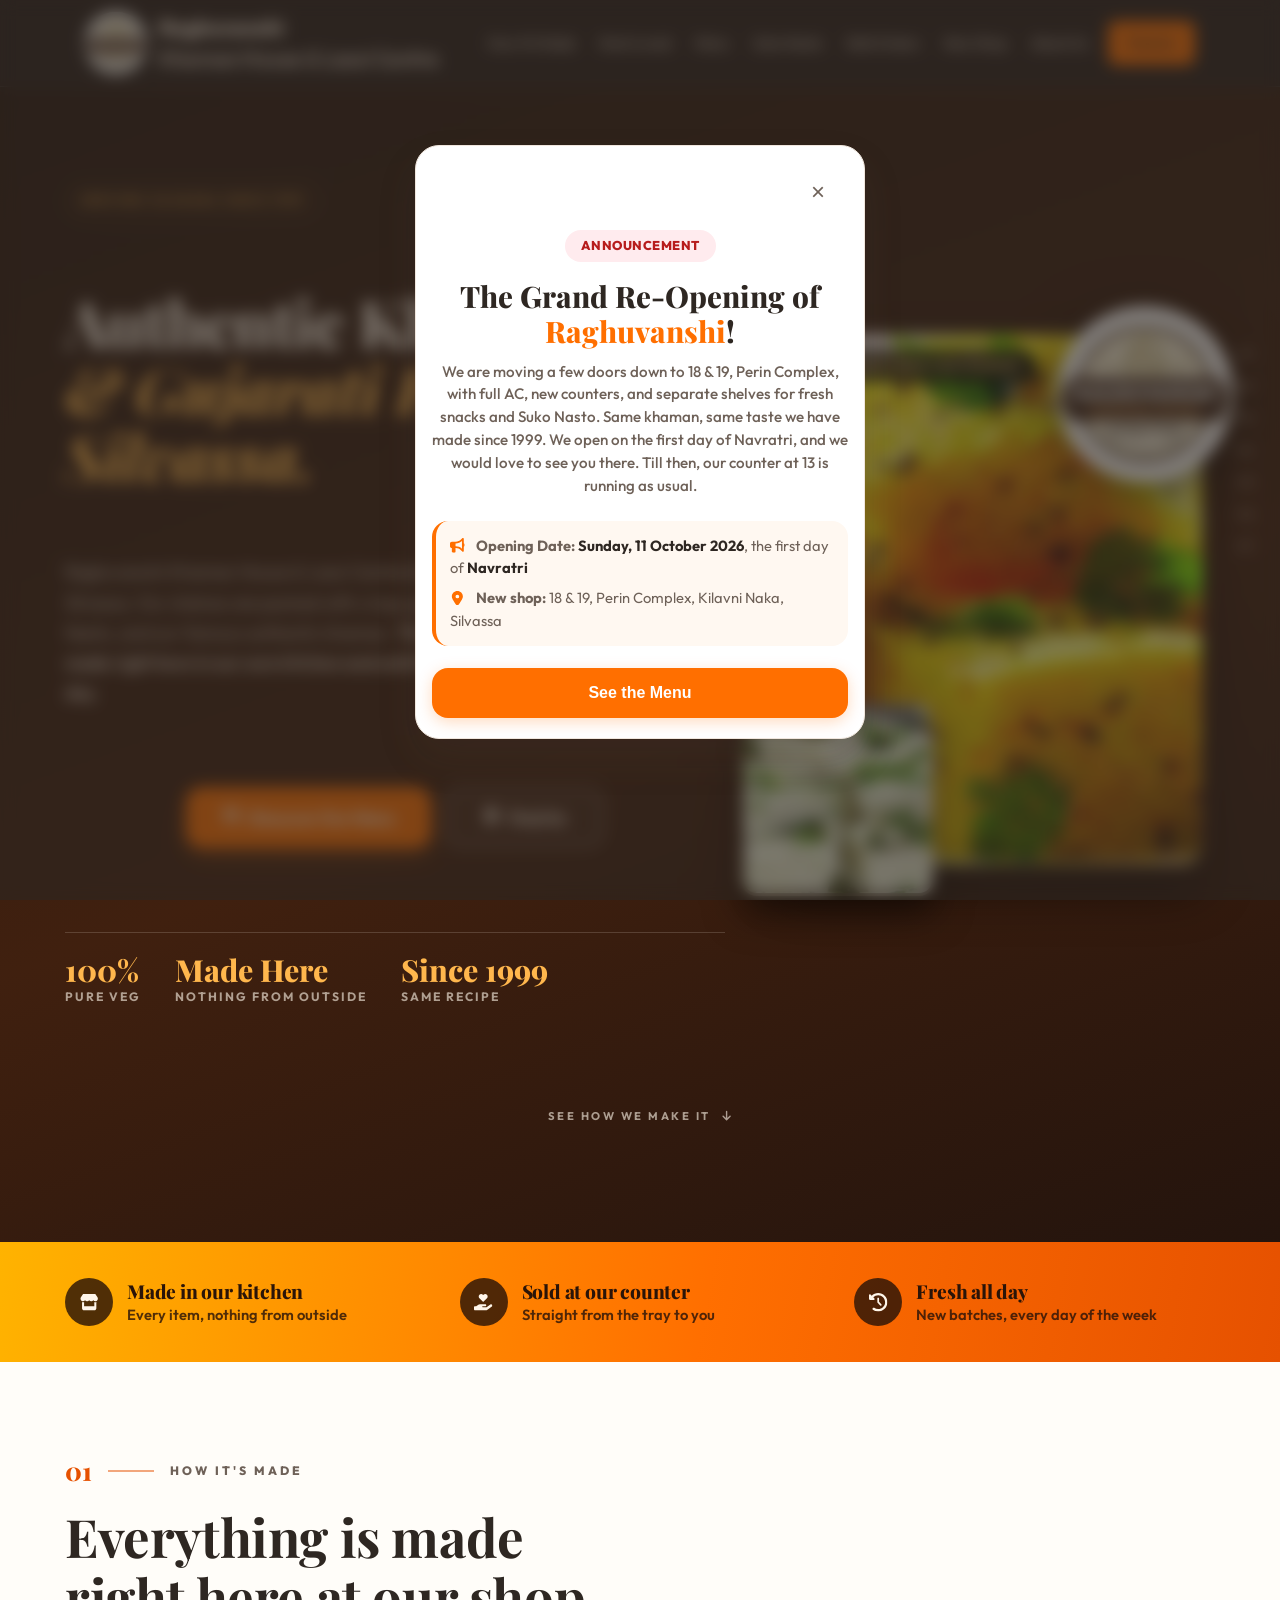
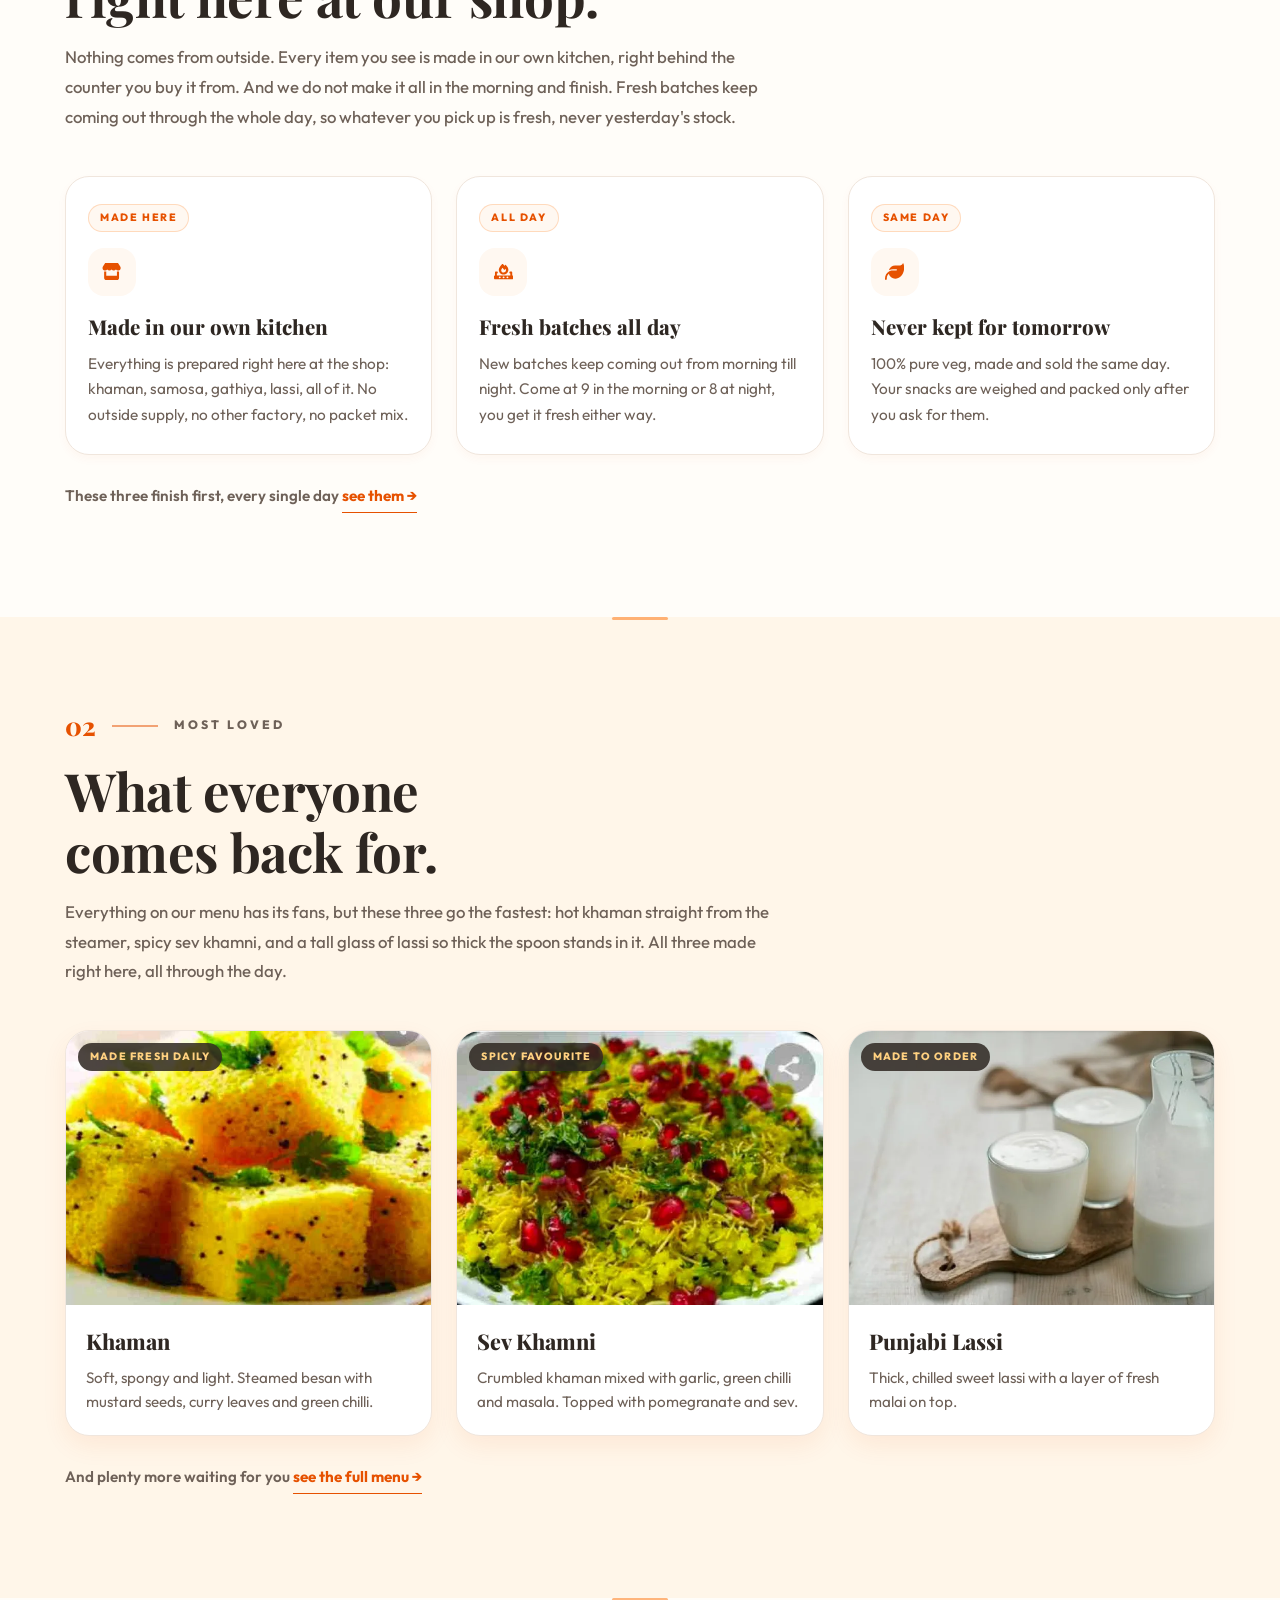
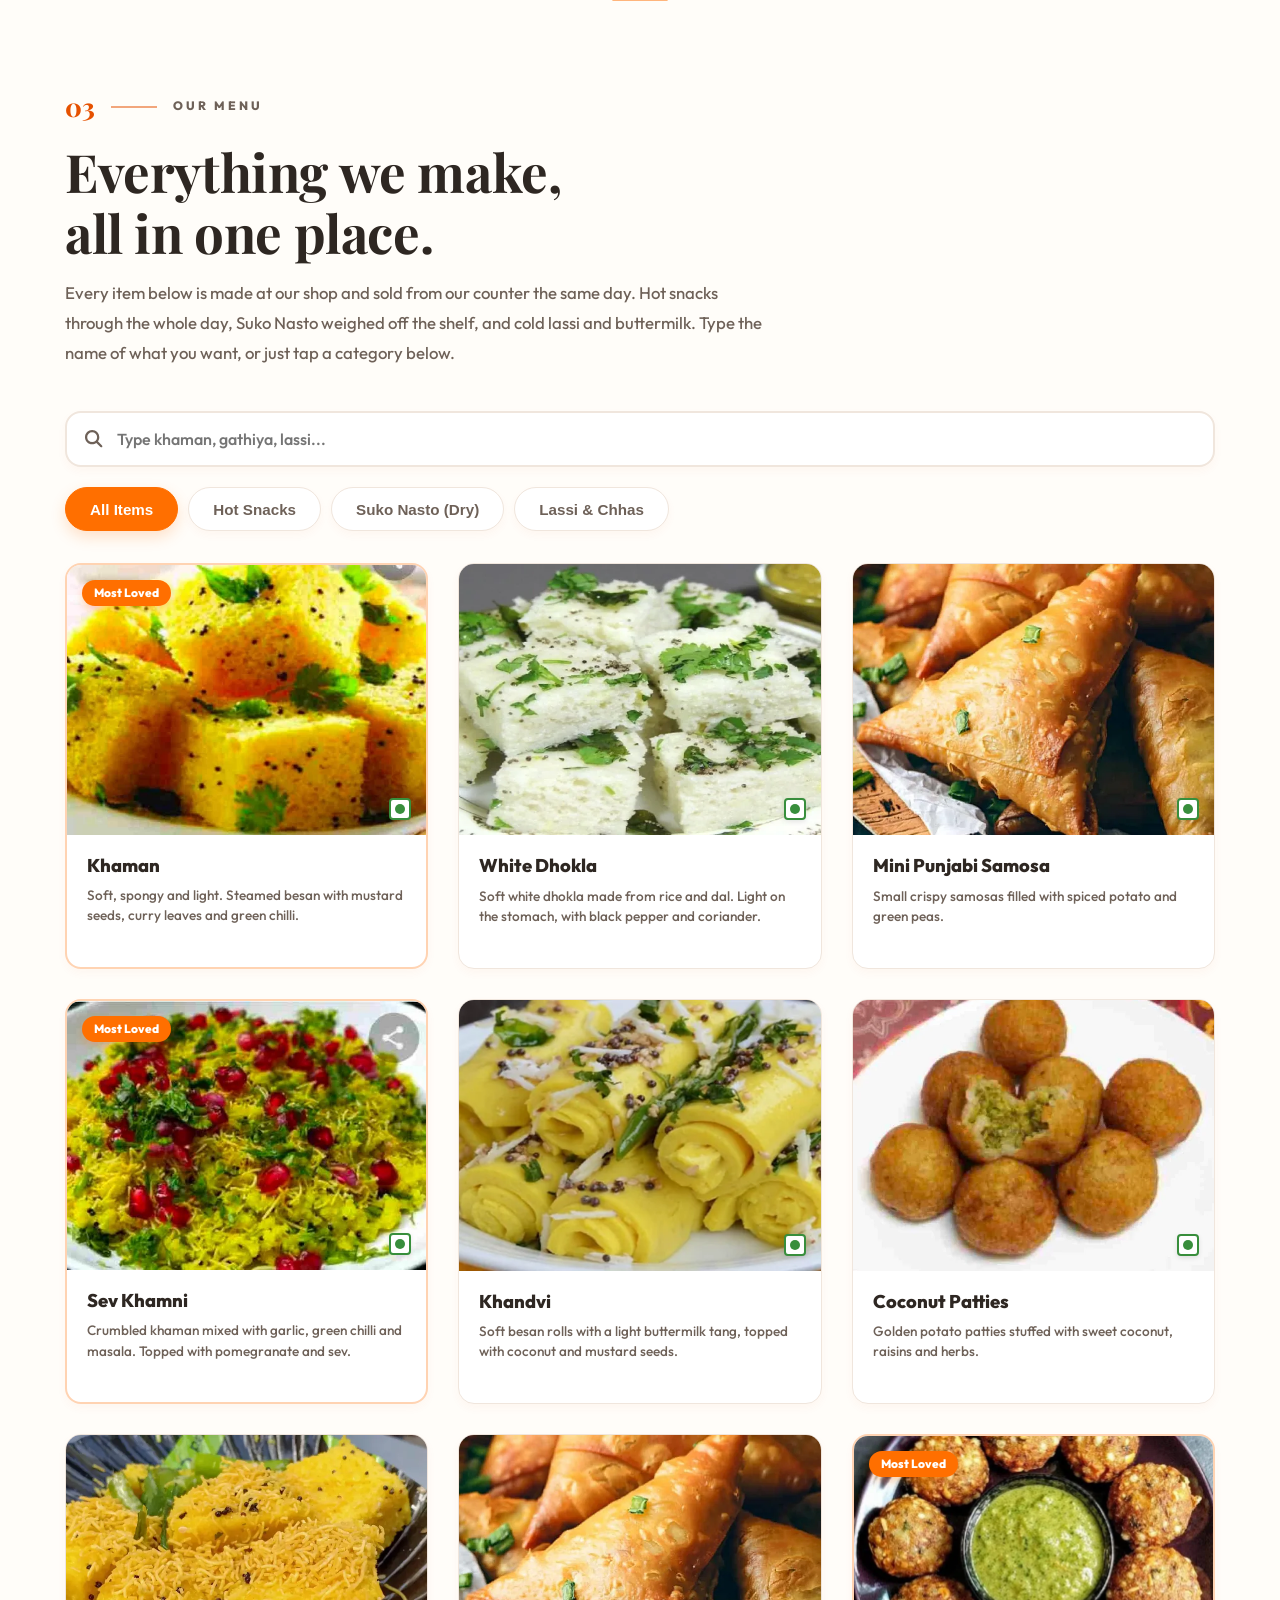
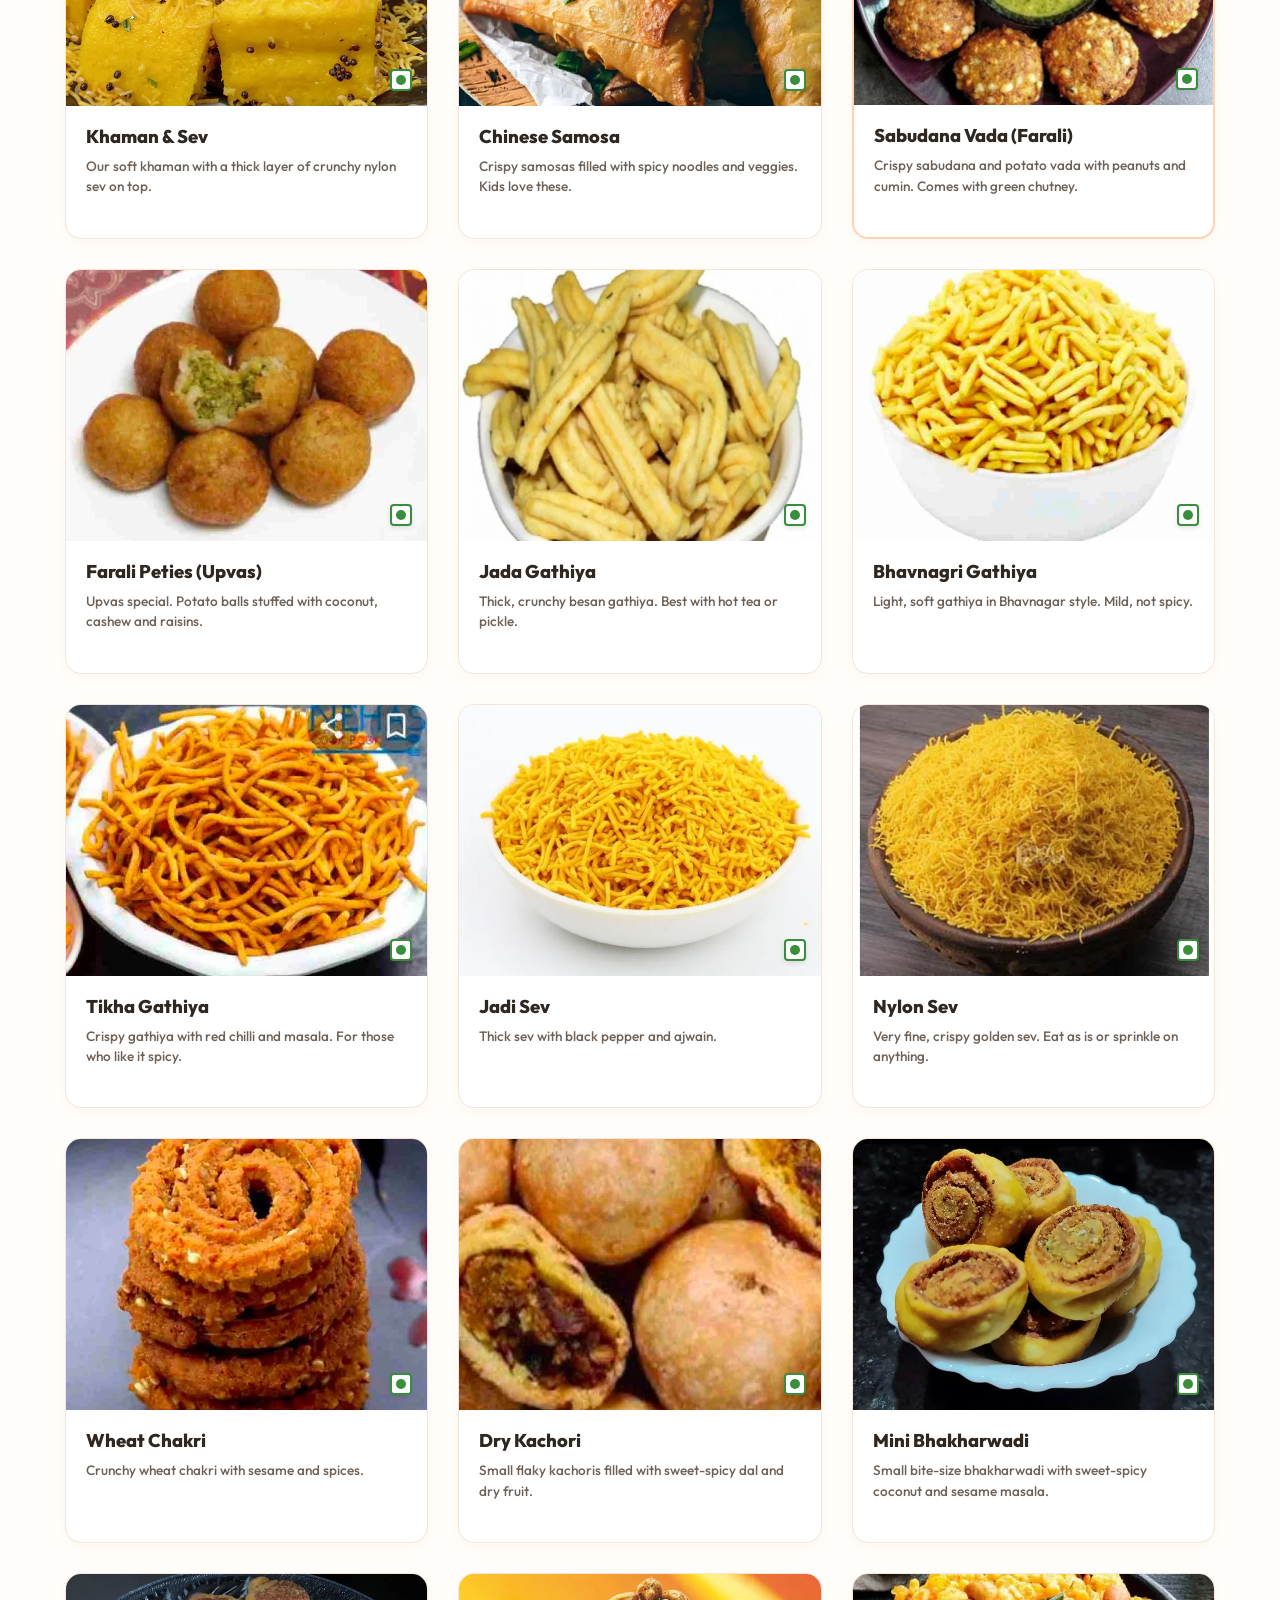
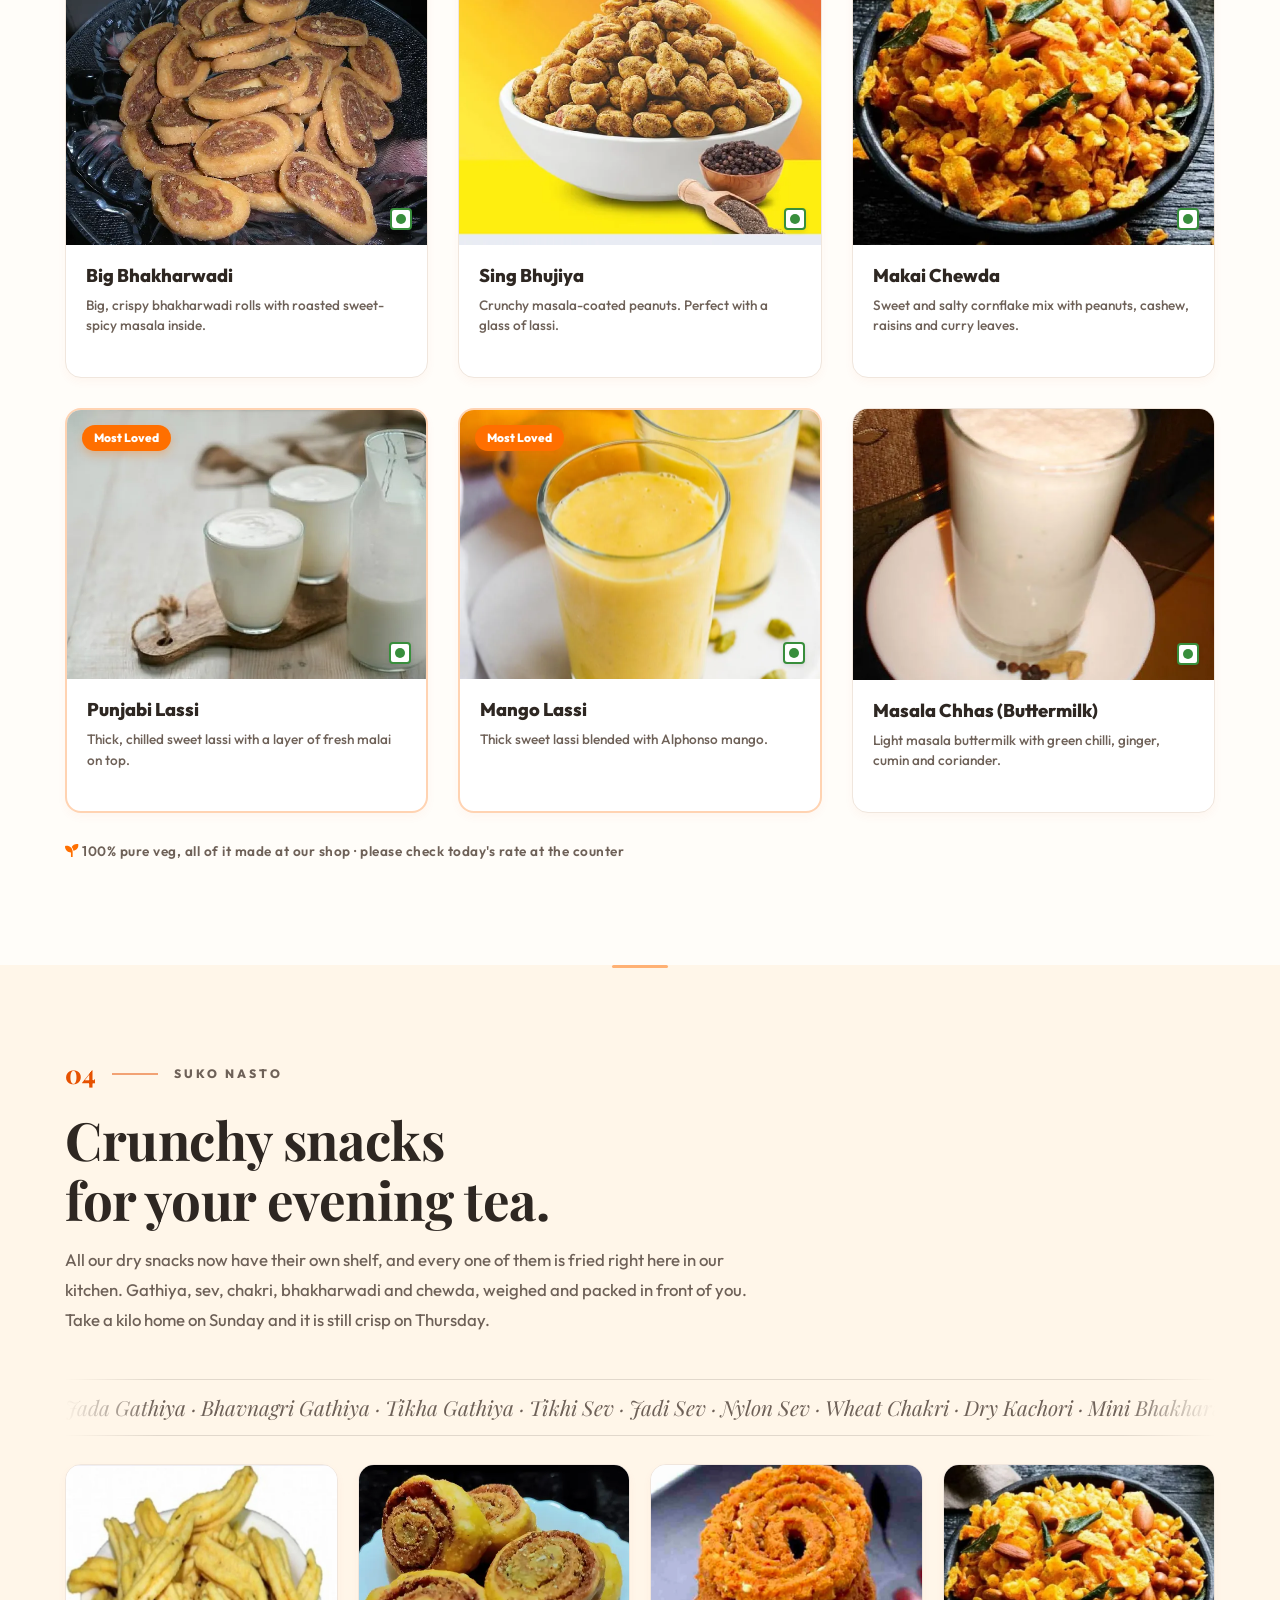
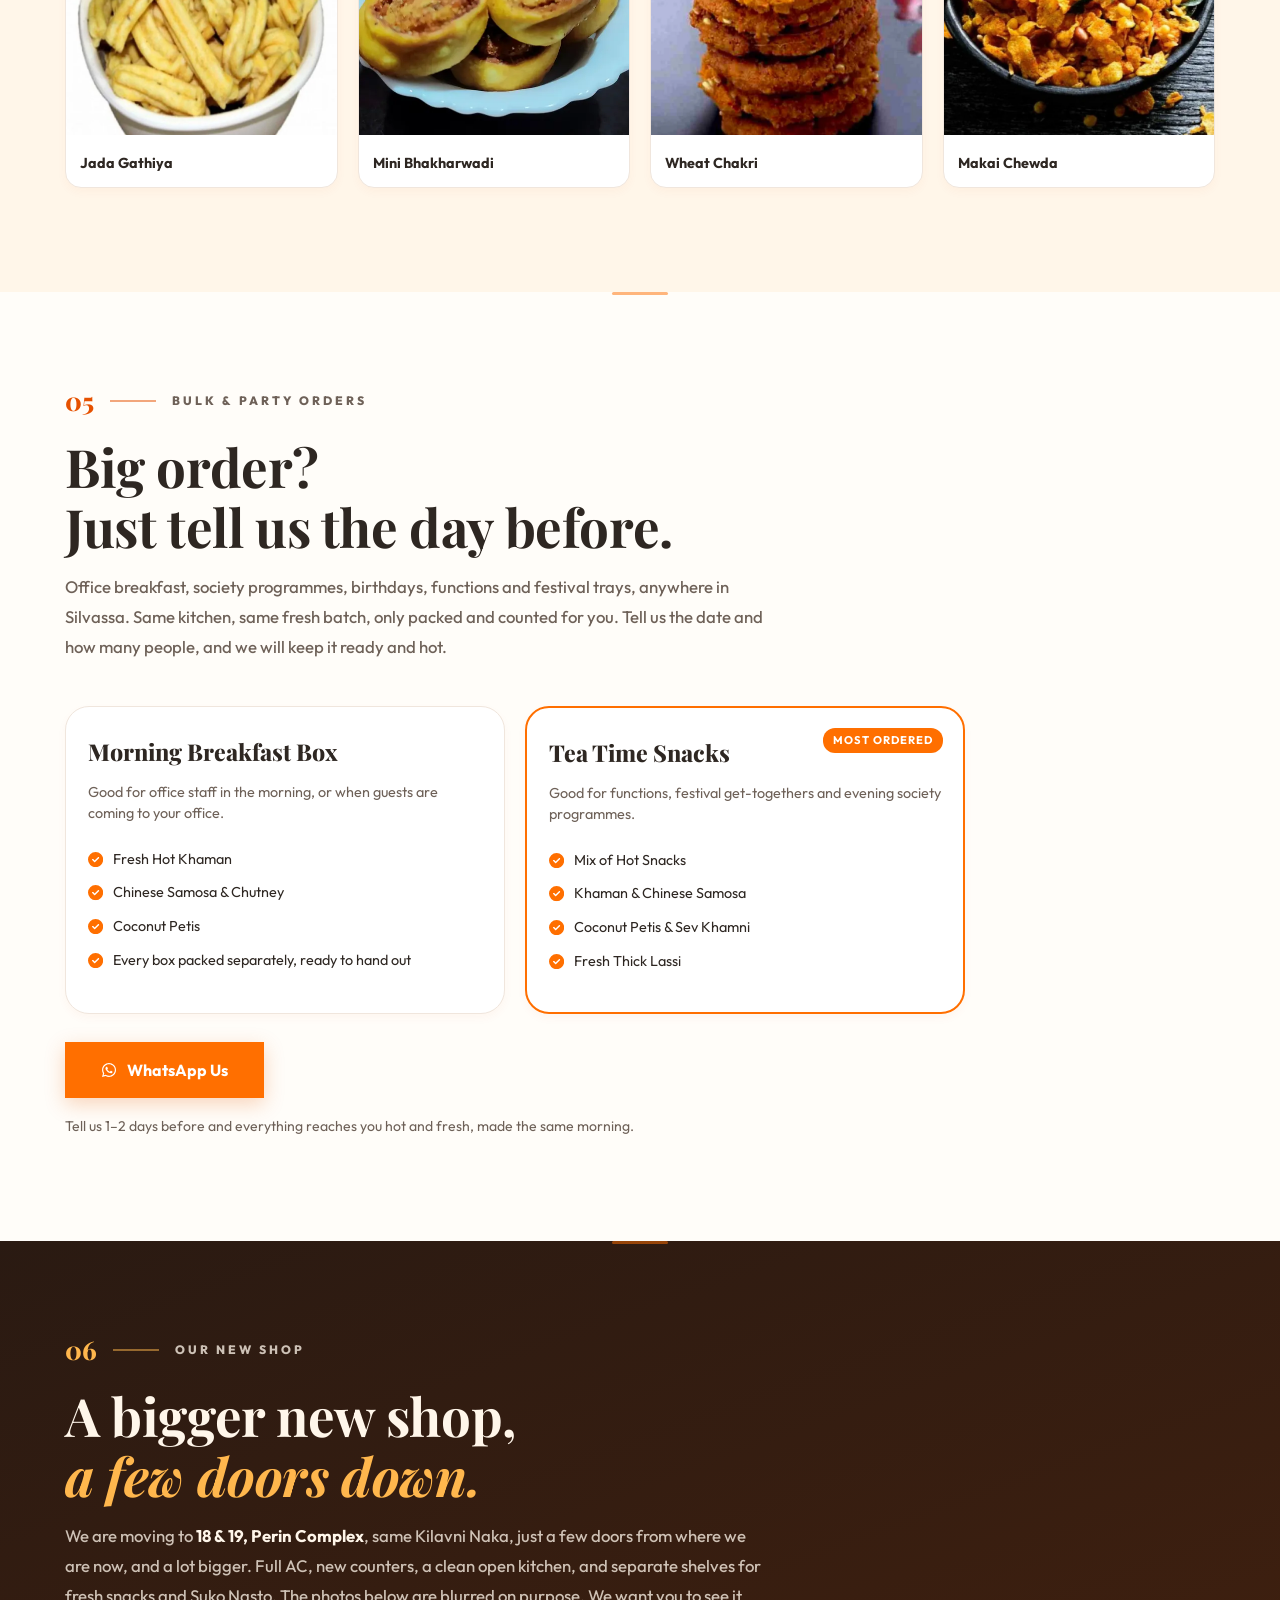
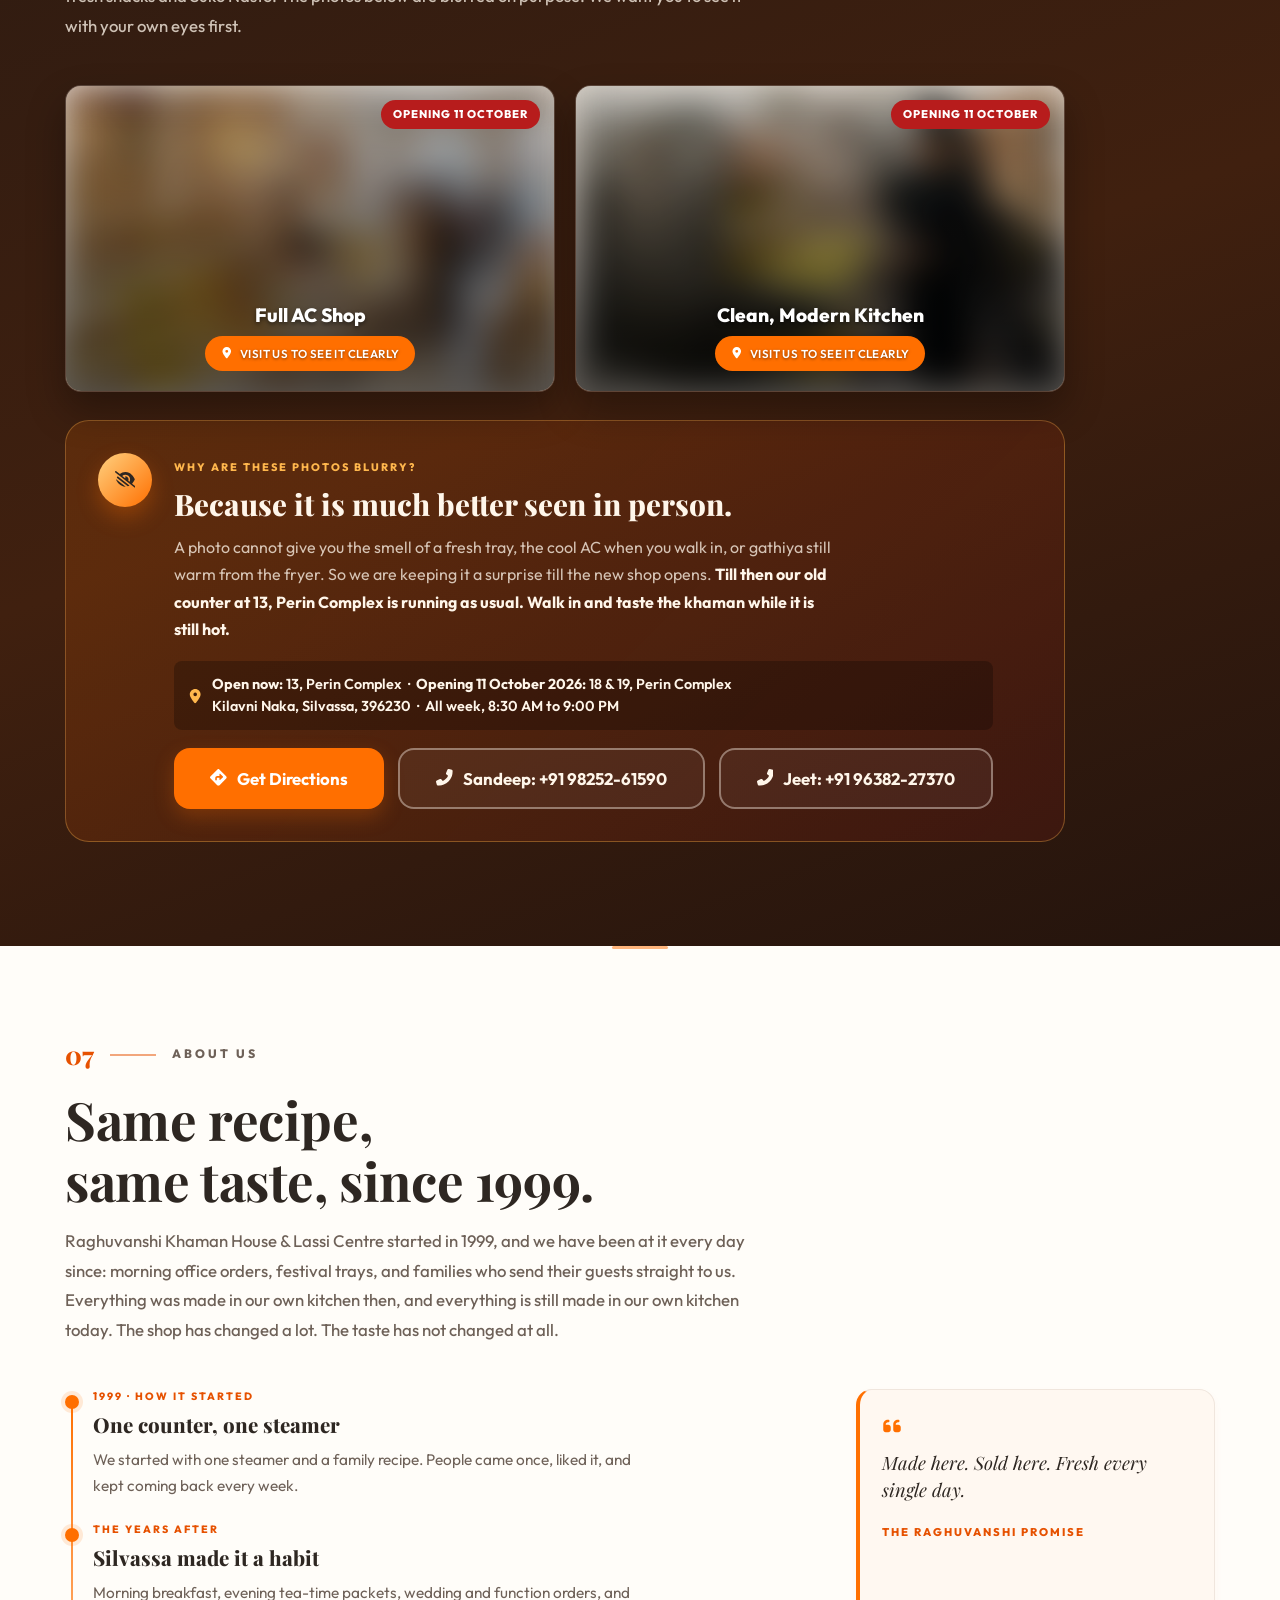
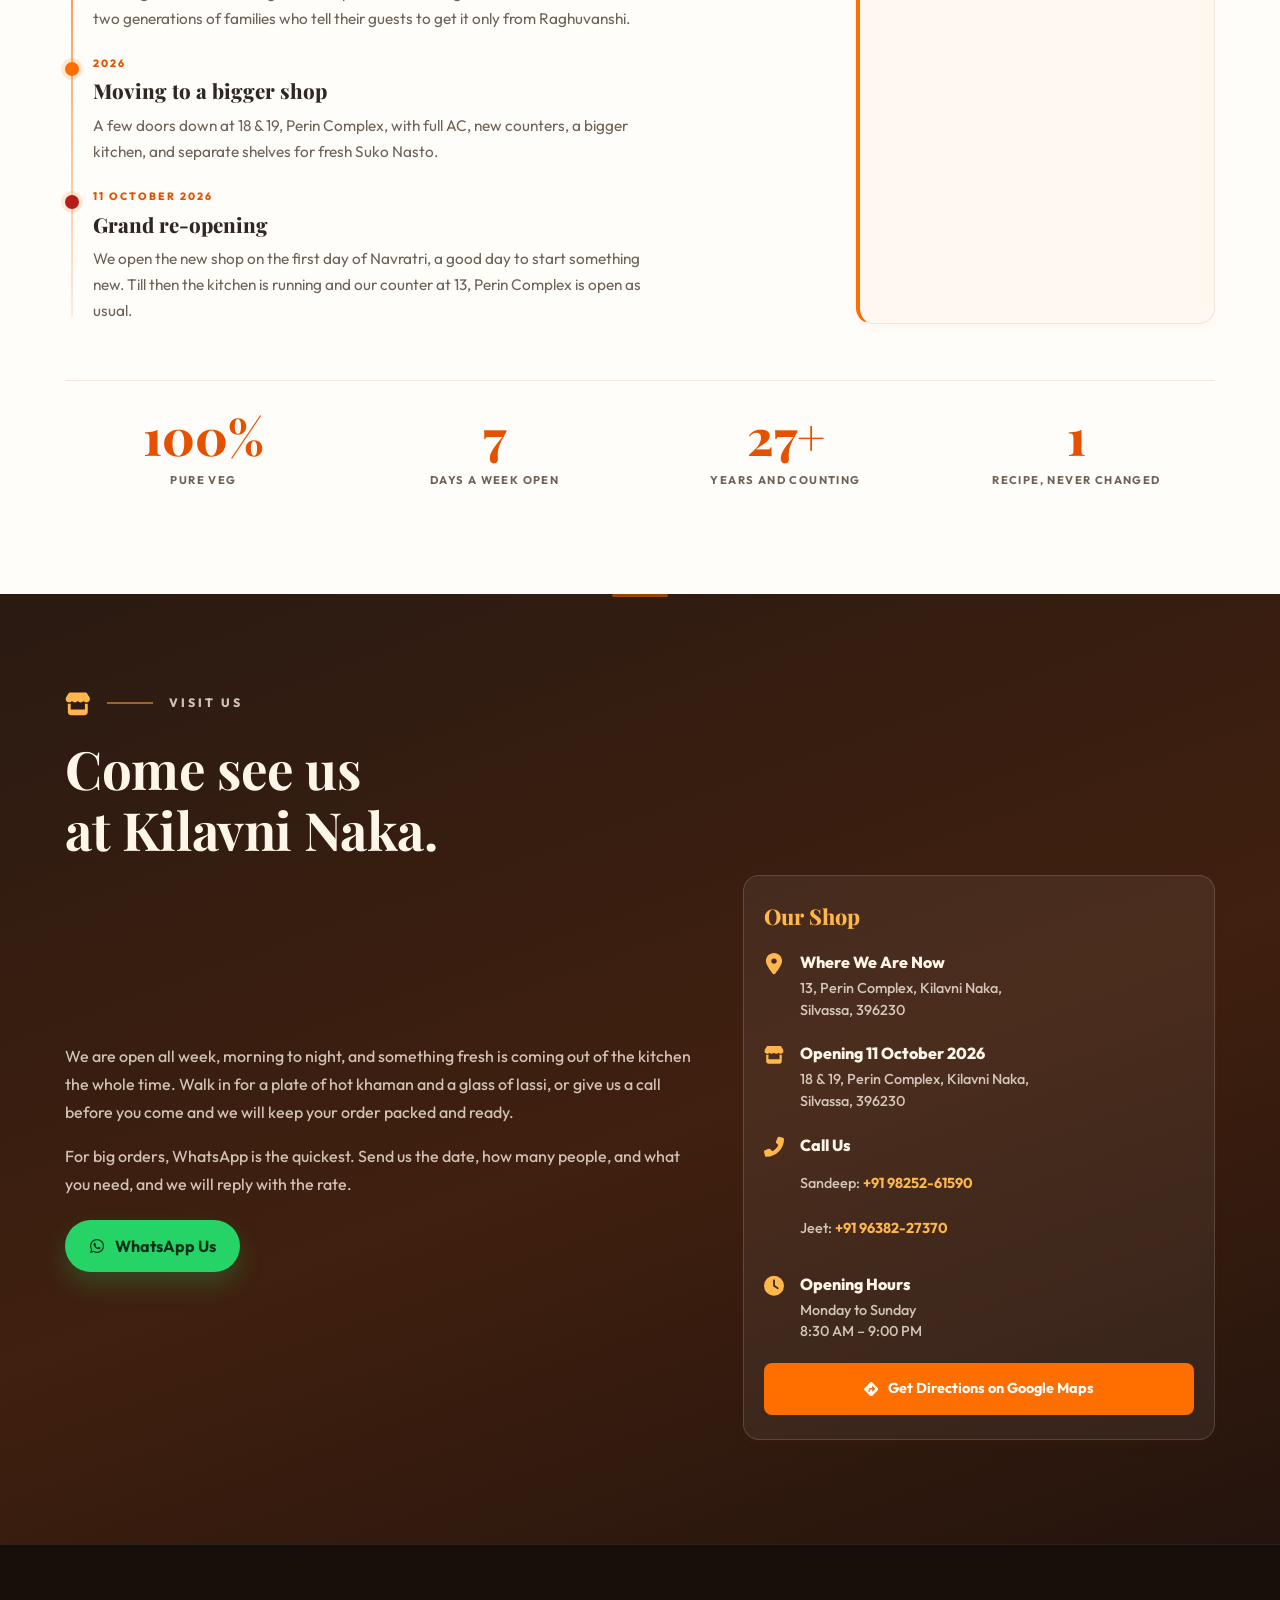
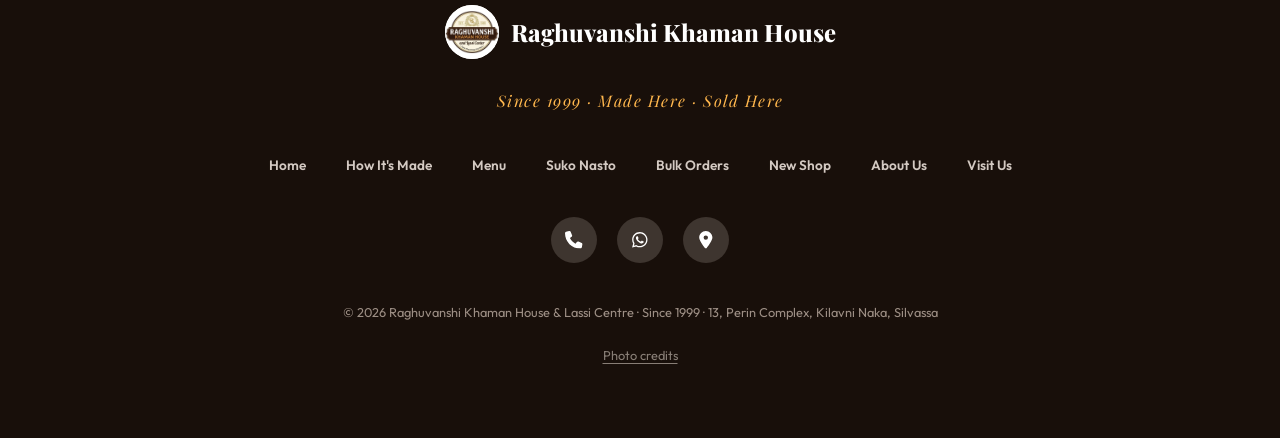
==== commit f34d3218: "feat: new shop address on the sticky visit button, bold date instead of highlight The sticky "Visit " ====
--- a/index.html
+++ b/index.html
@@ -771,8 +771,8 @@
 
           <div class="announce-info">
             <p><i class="icon"><svg><use href="#i-bullhorn"></use></svg></i> <strong>Opening Date:</strong>
-              <mark class="date-mark">Sunday, 11 October 2026</mark>, the first day of
-              <mark class="date-mark">Navratri</mark></p>
+              <strong class="date-strong">Sunday, 11 October 2026</strong>, the first day of
+              <strong class="date-strong">Navratri</strong></p>
             <p><i class="icon"><svg><use href="#i-location-dot"></use></svg></i> <strong>New shop:</strong> 18 &amp; 19, Perin Complex, Kilavni
               Naka, Silvassa</p>
           </div>
@@ -790,7 +790,7 @@
   <a href="https://maps.google.com/?q=Raghuvanshi+Khaman,+Silvassa" target="_blank" rel="noopener"
     class="visit-fab" id="visit-fab">
     <i class="icon"><svg><use href="#i-store"></use></svg></i>
-    <span>Visit our shop<small>Kilavni Naka, Silvassa</small></span>
+    <span>Visit our shop<small>18 &amp; 19, Perin Complex, Kilavni Naka</small></span>
   </a>
 
   <!-- Local Script -->
--- a/style.css
+++ b/style.css
@@ -3088,18 +3088,10 @@
   left: 0;
 }
 
-/* Highlighted date in the announcement. <mark> is the right element for it,
-   but its default browser yellow does not belong here, so it is restyled in
-   the shop's amber. */
-.date-mark {
-  background-color: rgba(255, 111, 0, 0.15);
-  /* --accent, not --primary-hover: the saffron only reached 3.09:1 against this
-     amber wash, which is under the 4.5 needed for text this size. */
-  color: var(--accent);
+/* The opening date in the announcement. Bold and in the main text colour, which
+   lifts it off the muted grey of the box around it without a highlight. */
+.date-strong {
   font-weight: 700;
-  padding: 2px 7px;
-  border-radius: 5px;
+  color: var(--text-main);
   white-space: nowrap;
-  box-decoration-break: clone;
-  -webkit-box-decoration-break: clone;
-}
+}
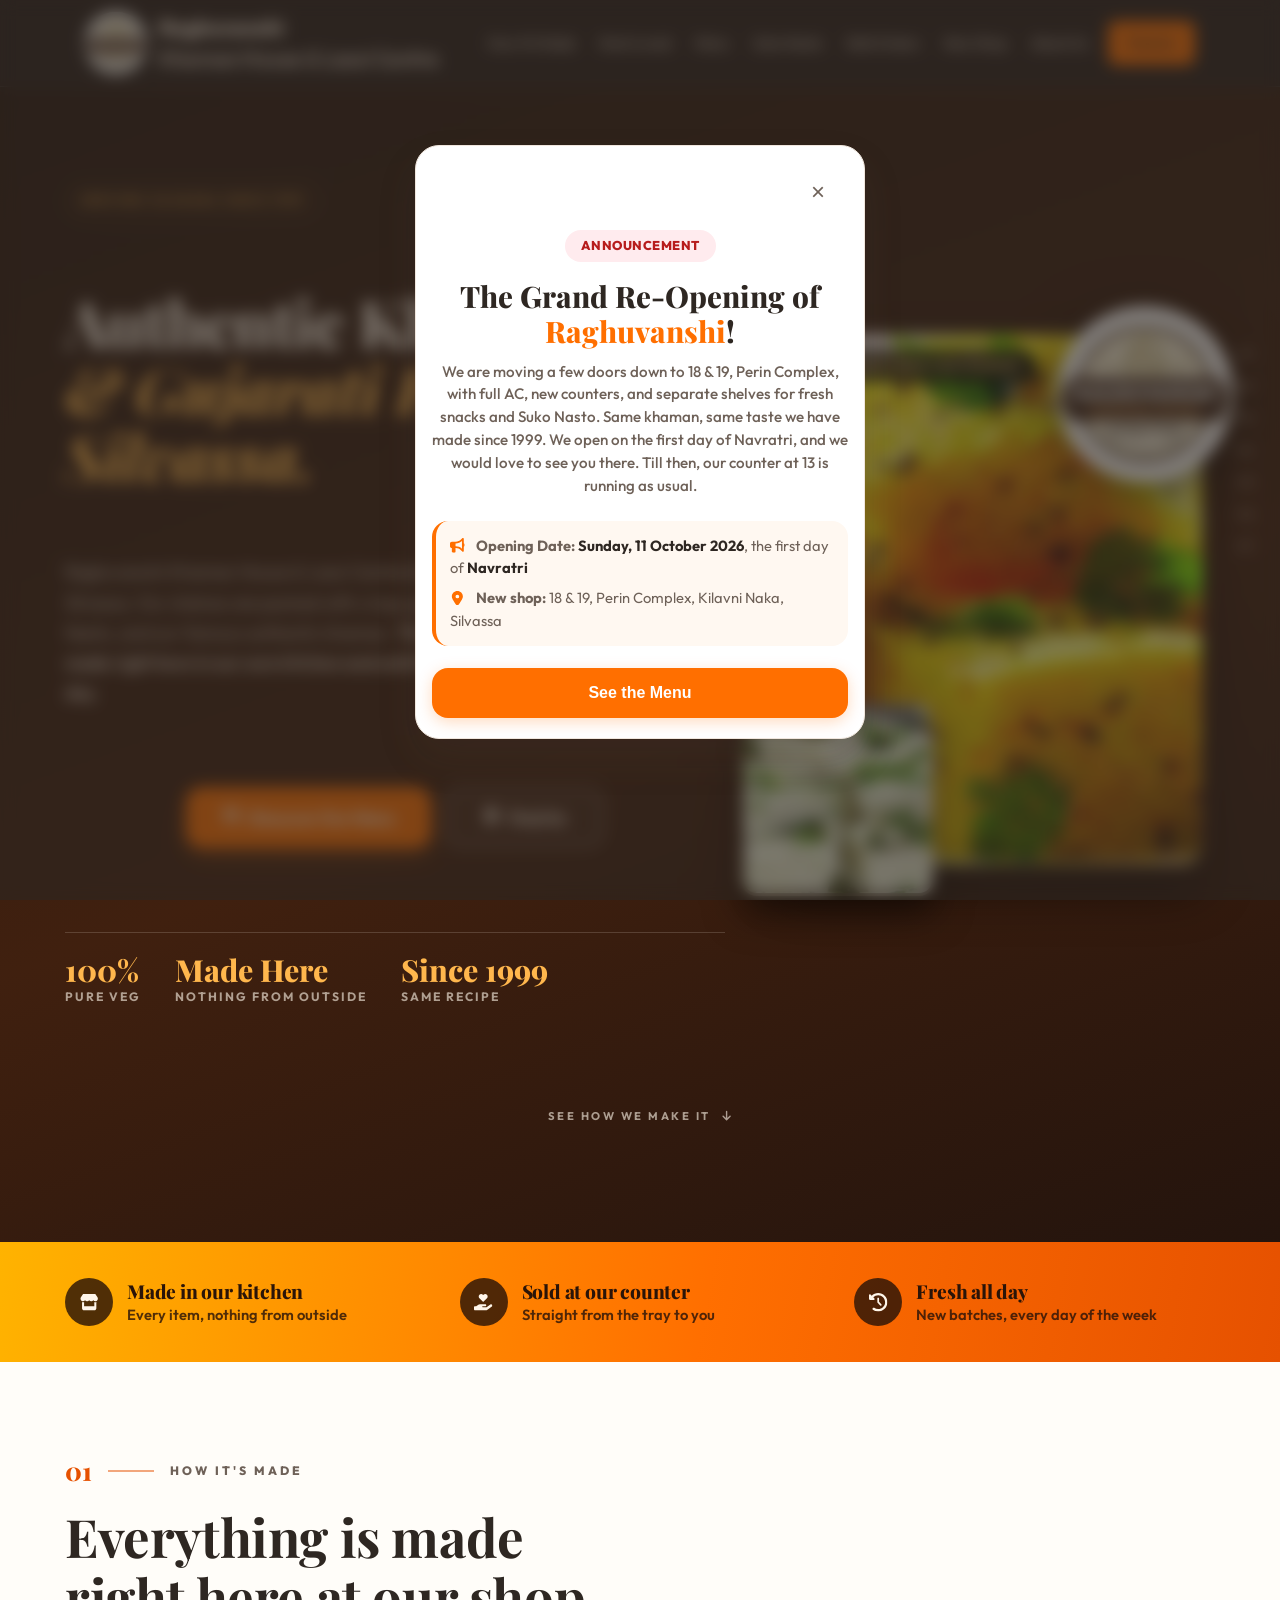
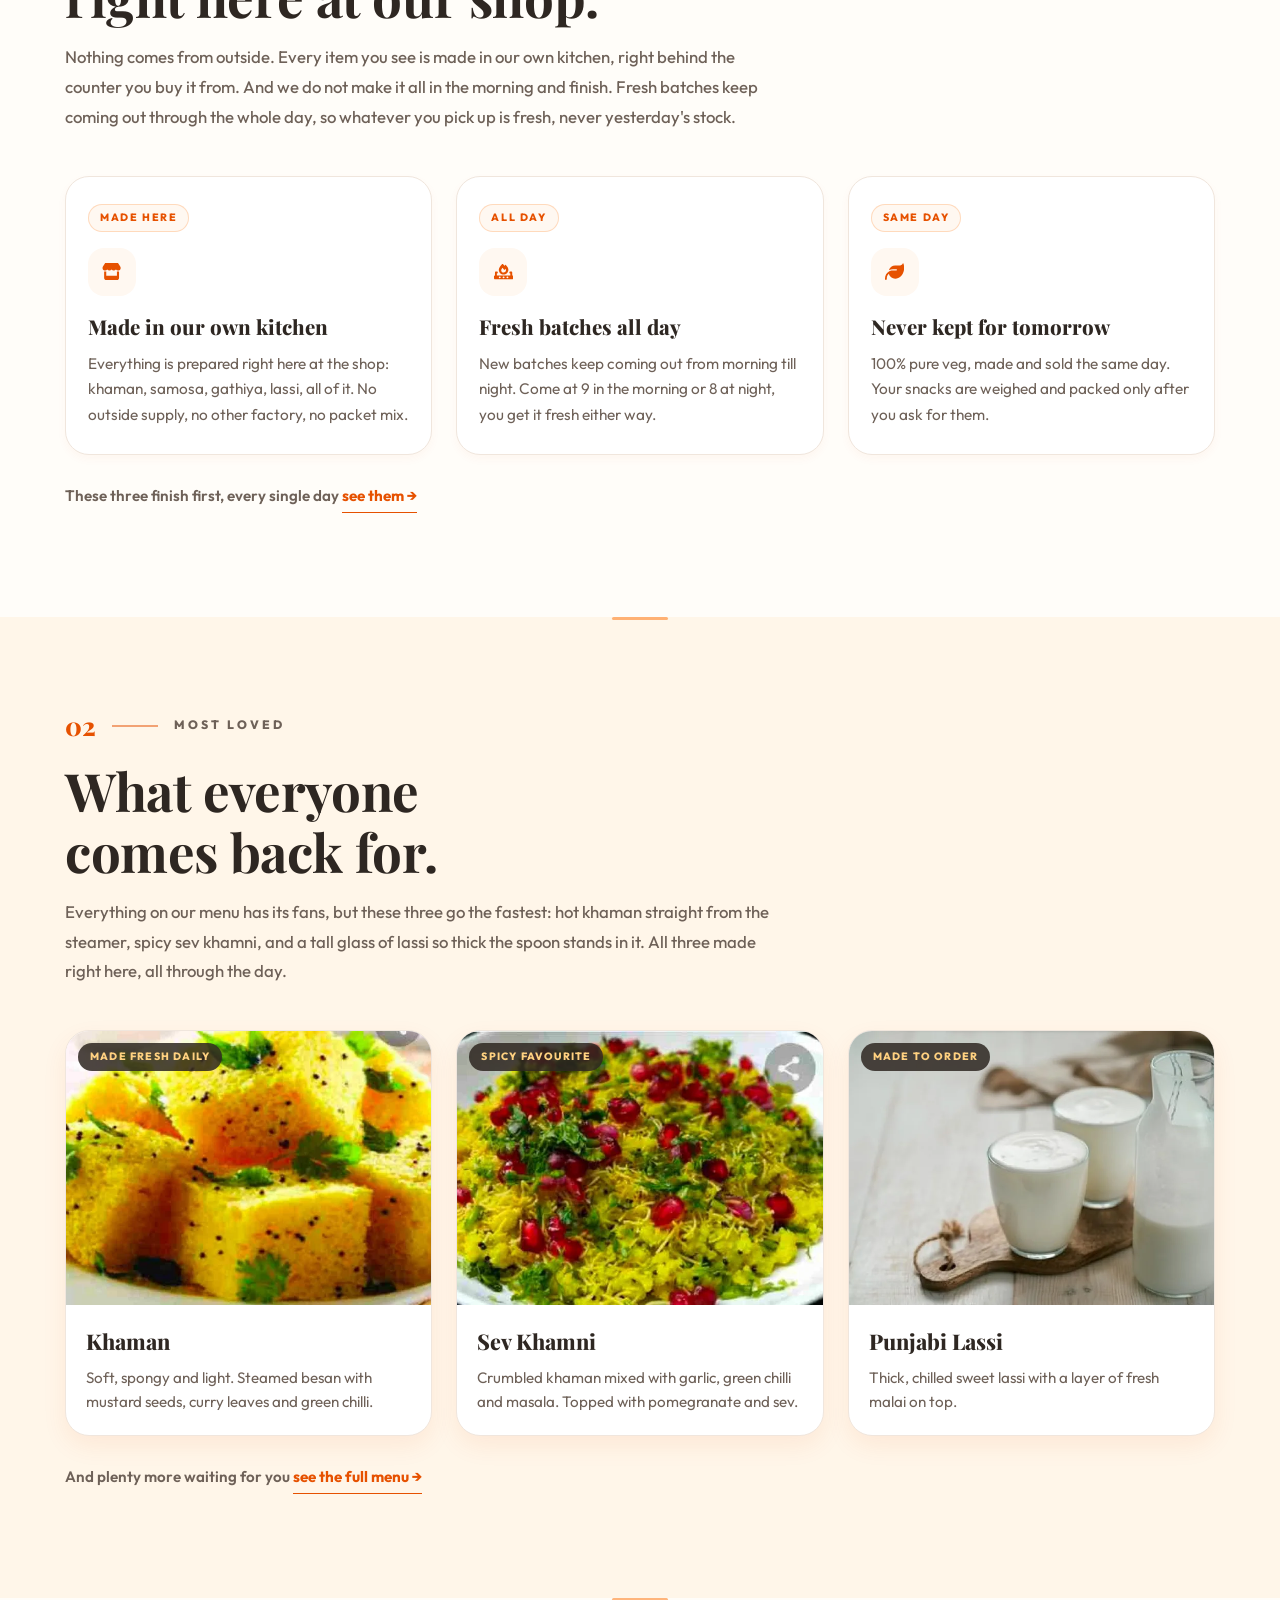
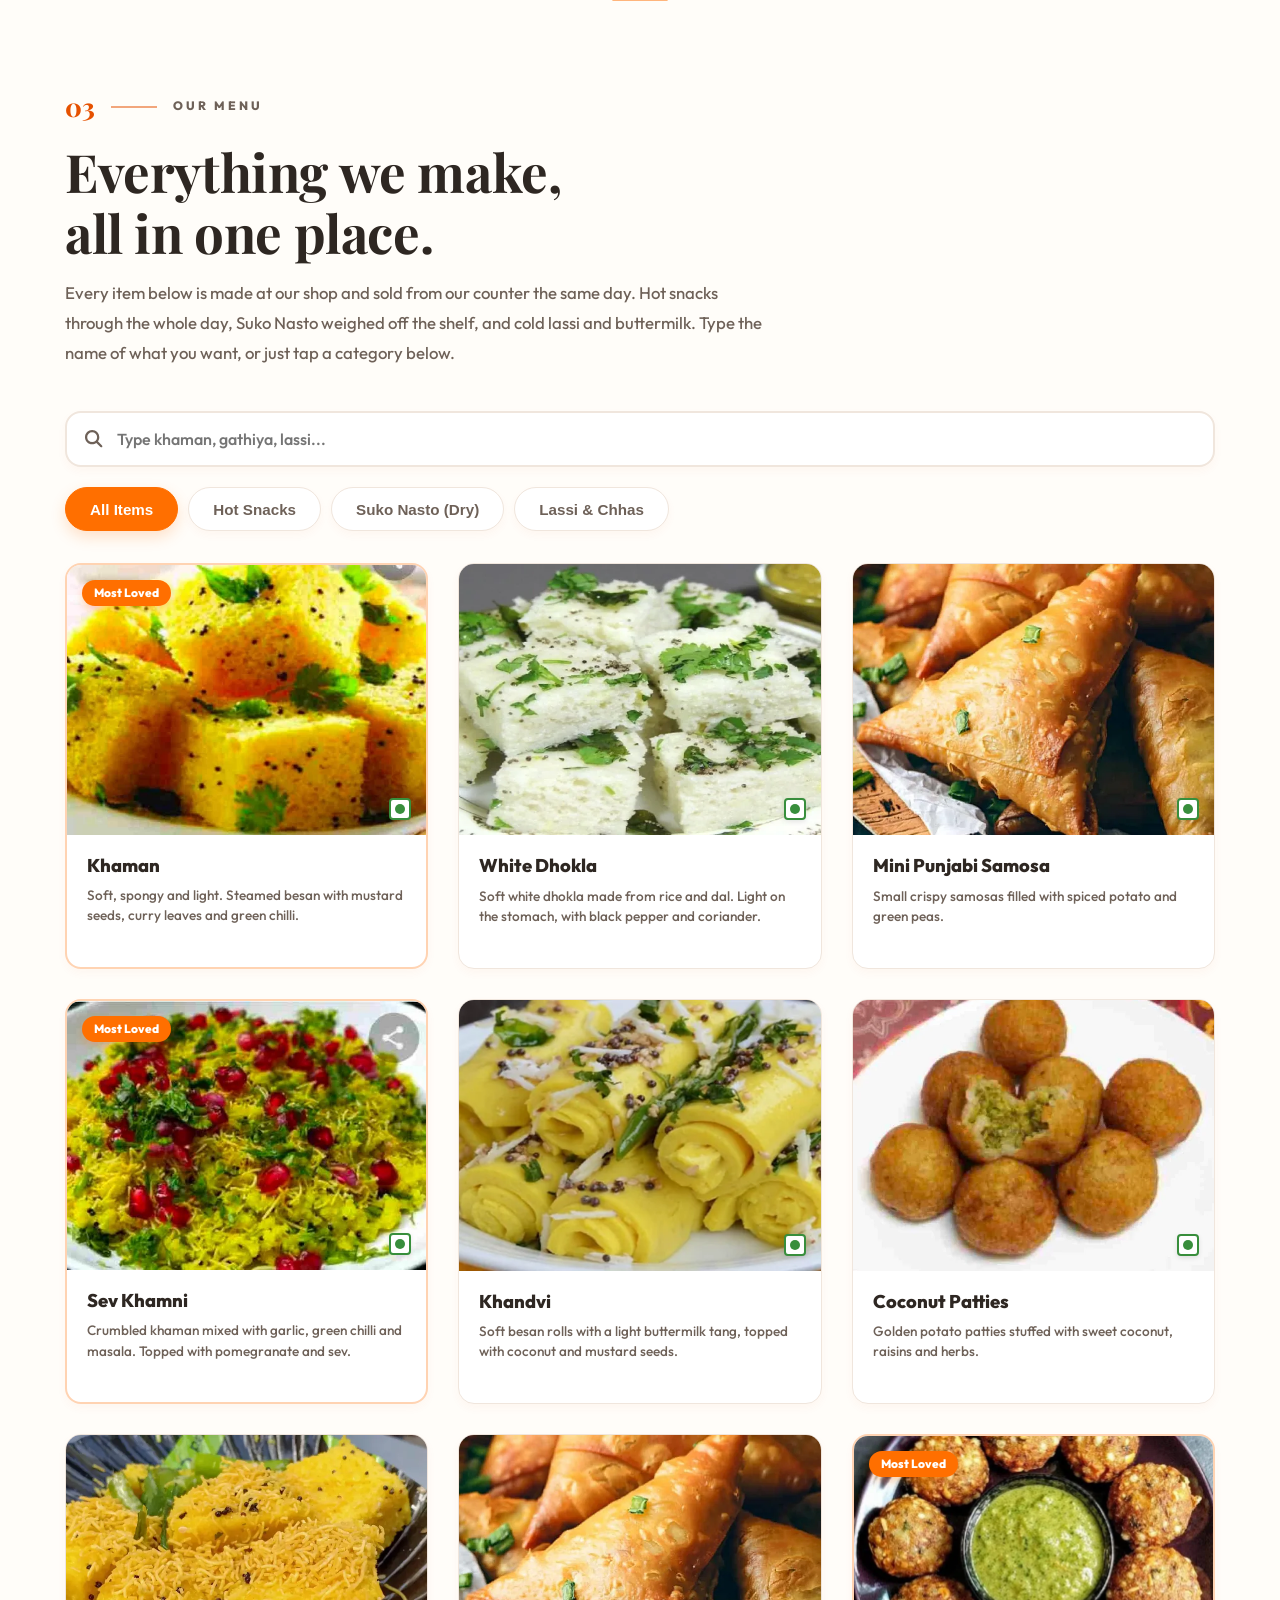
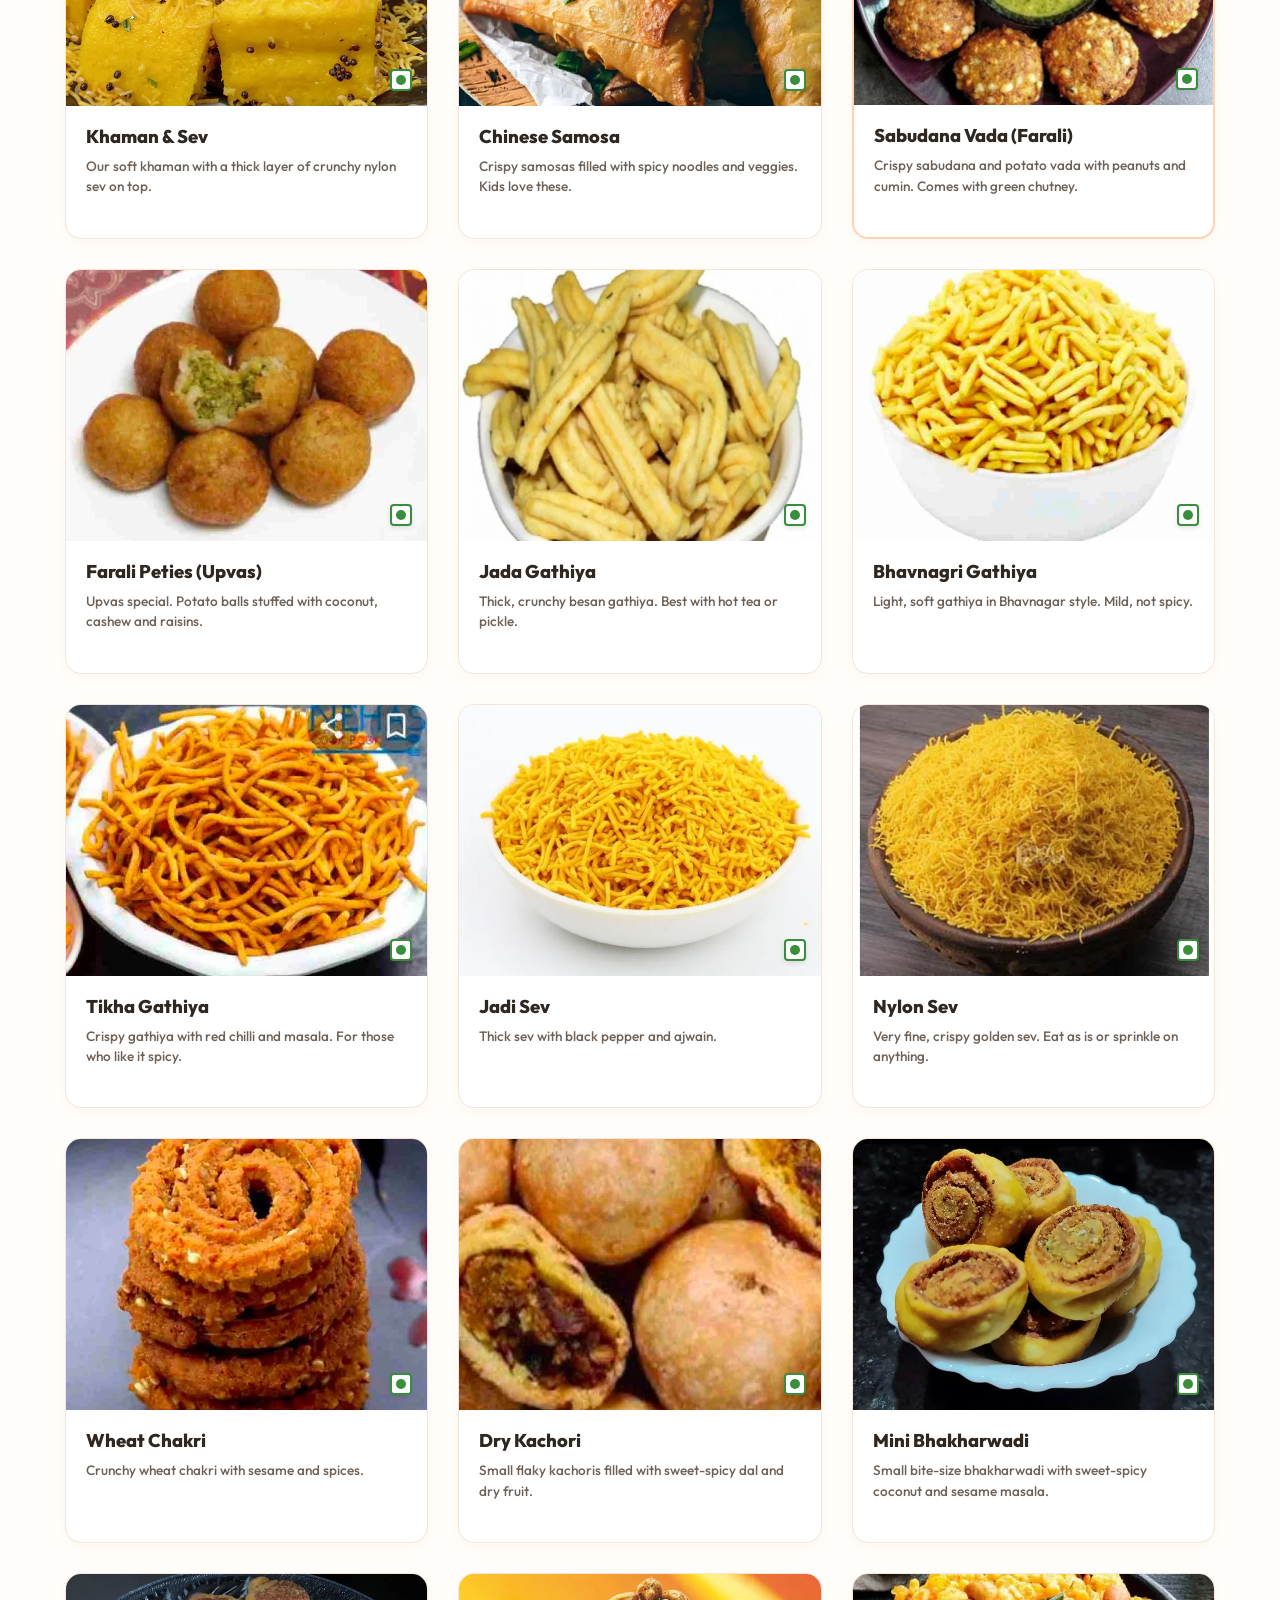
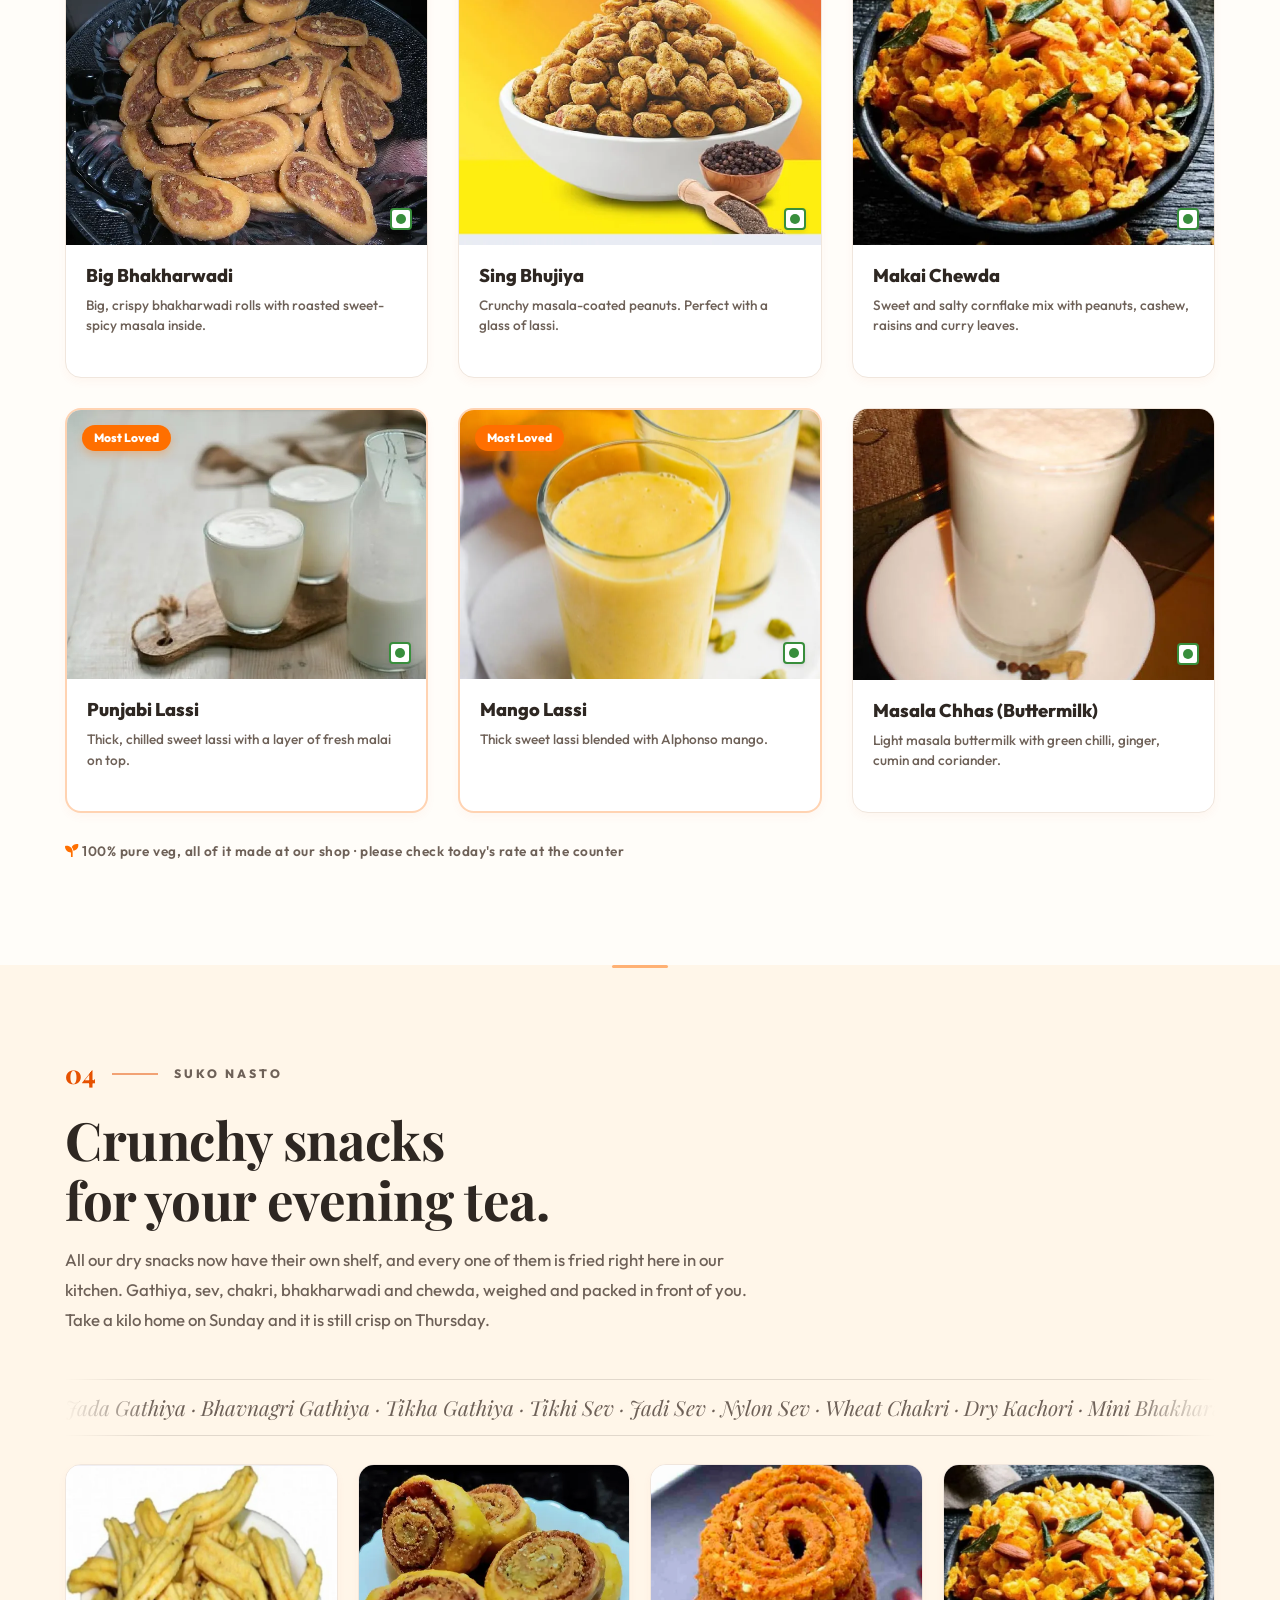
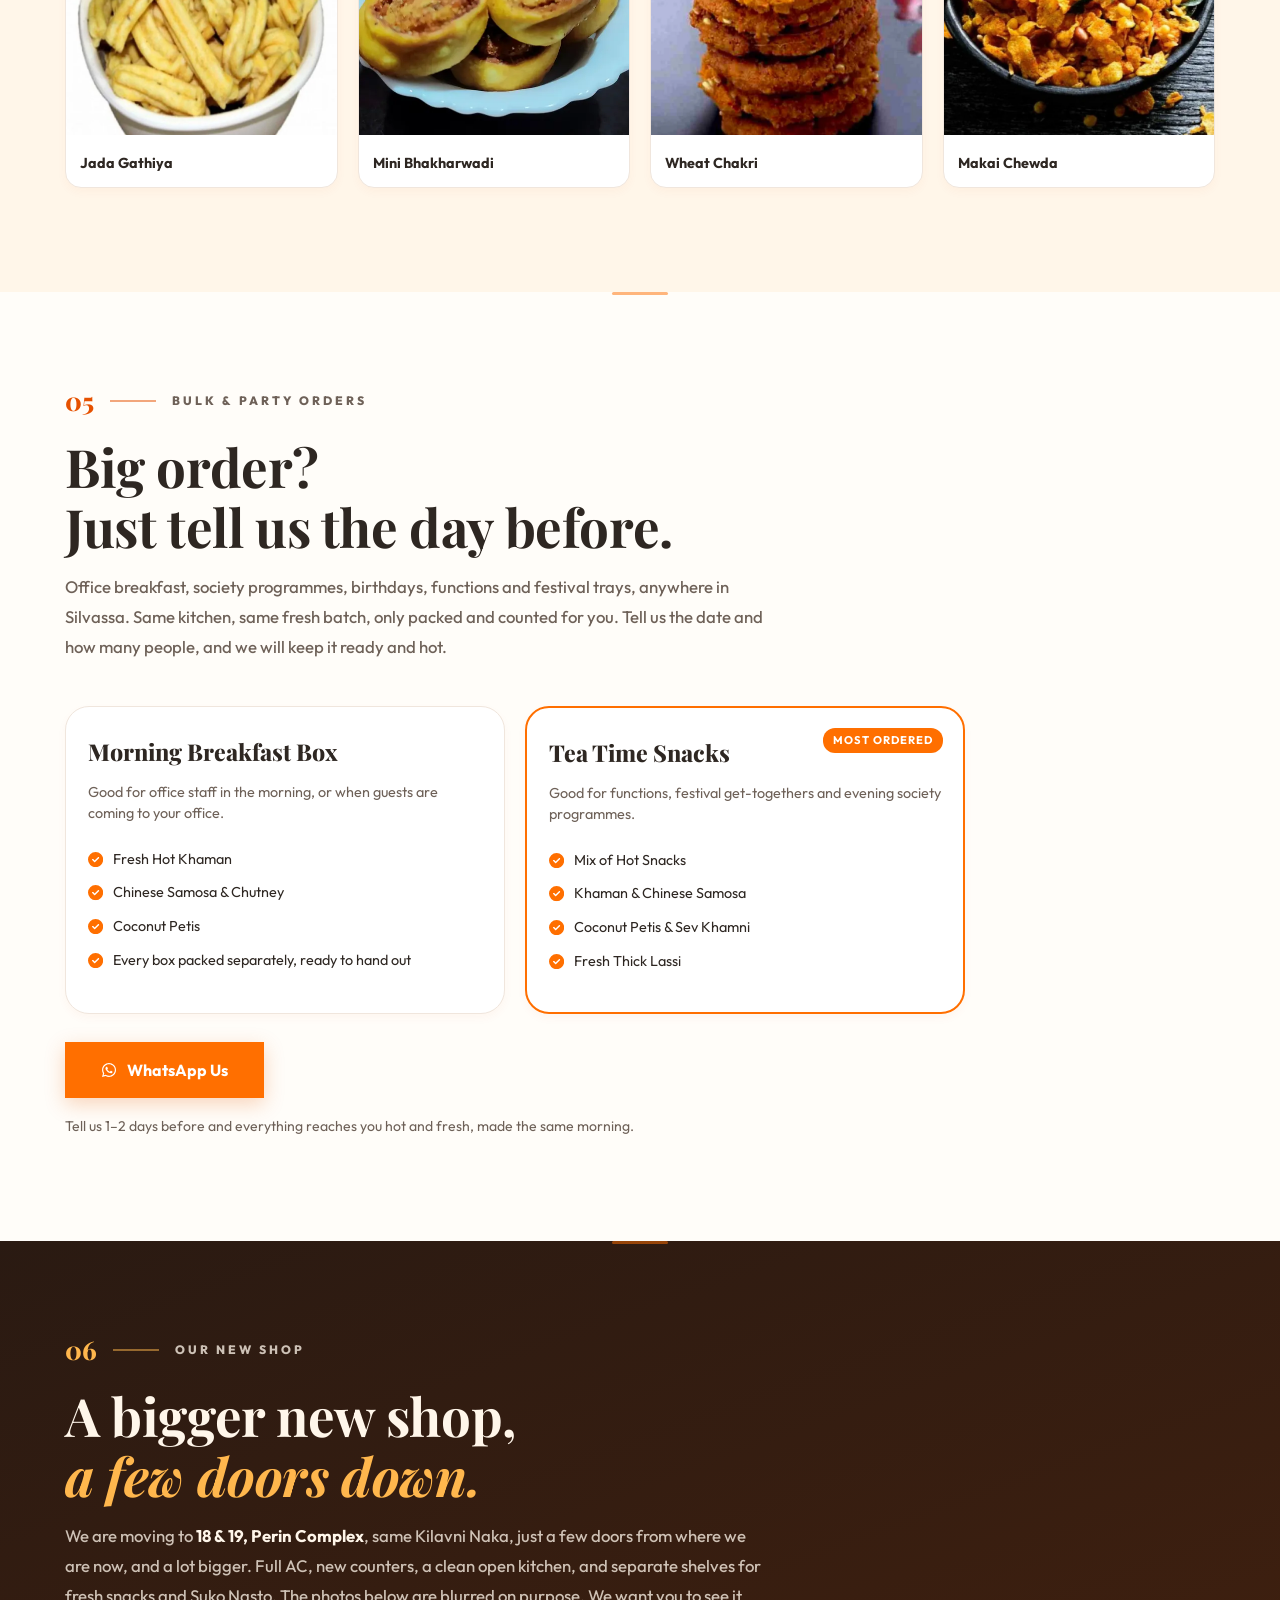
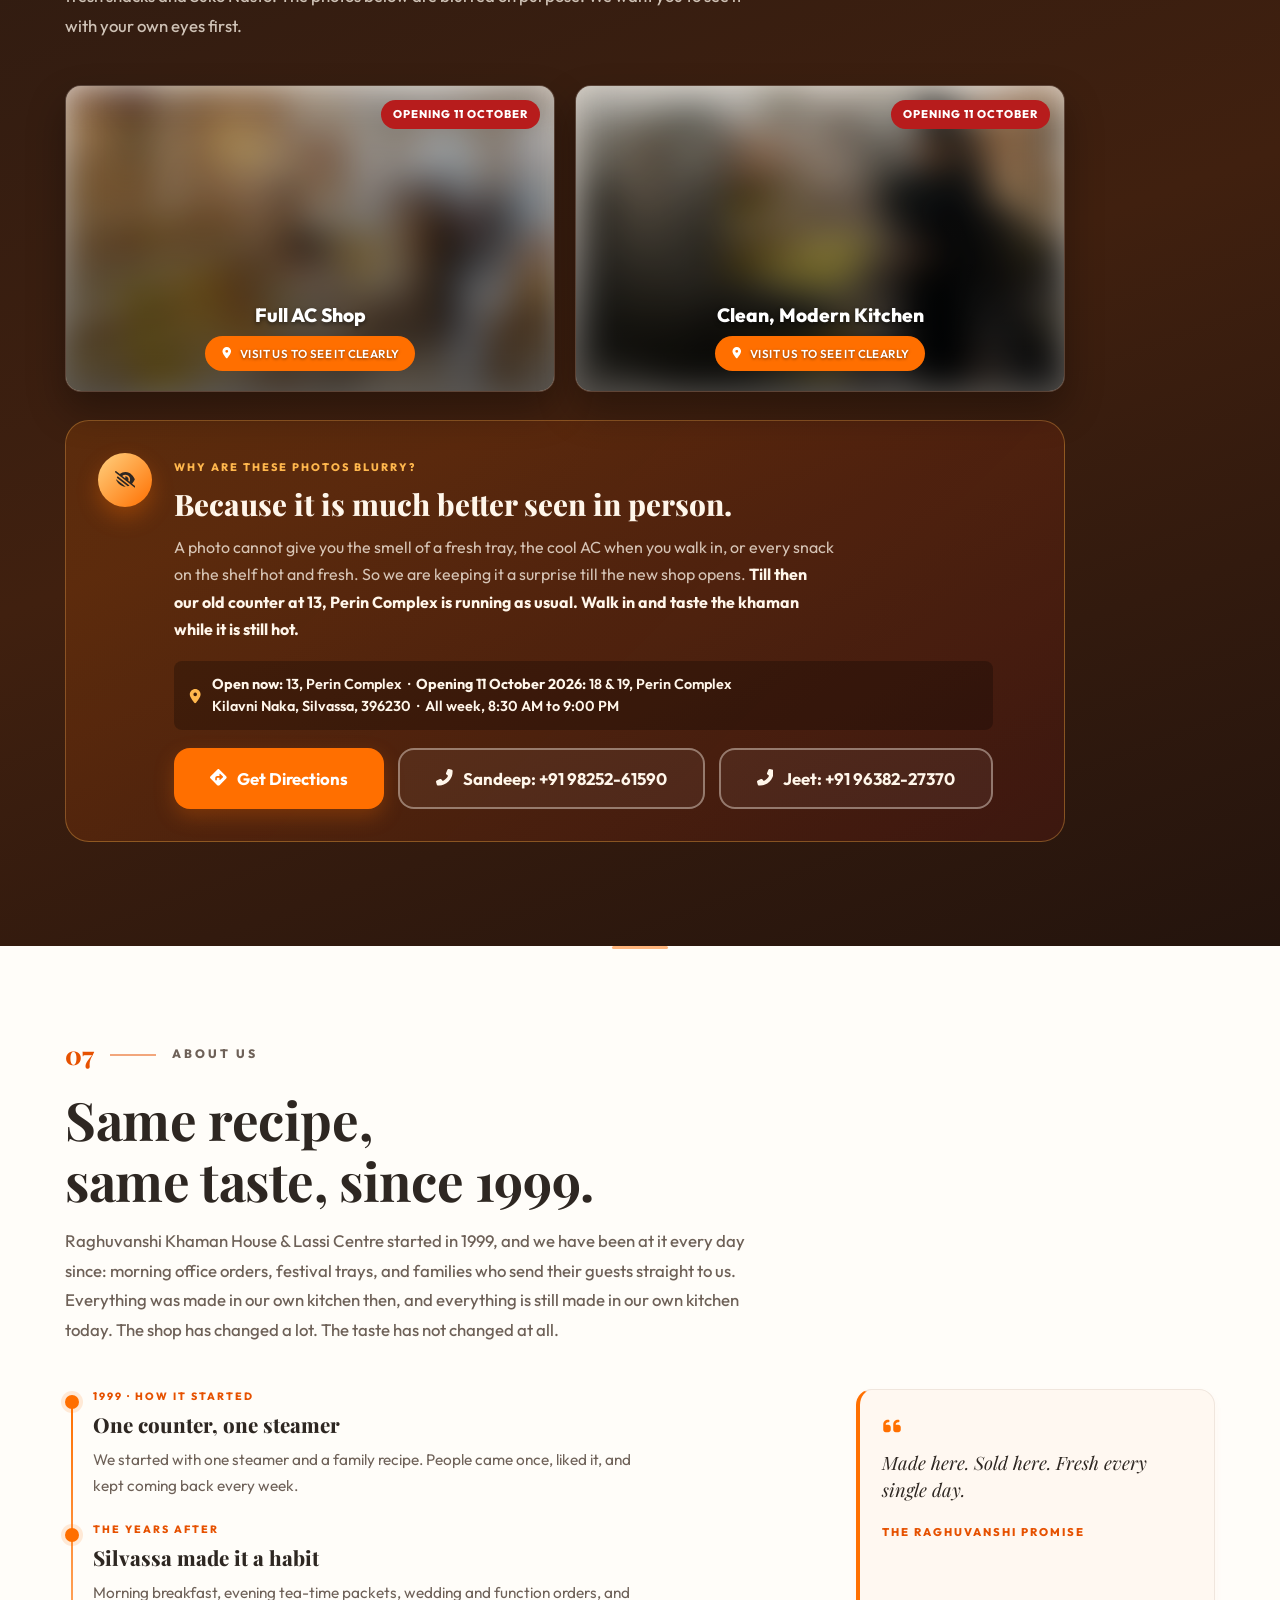
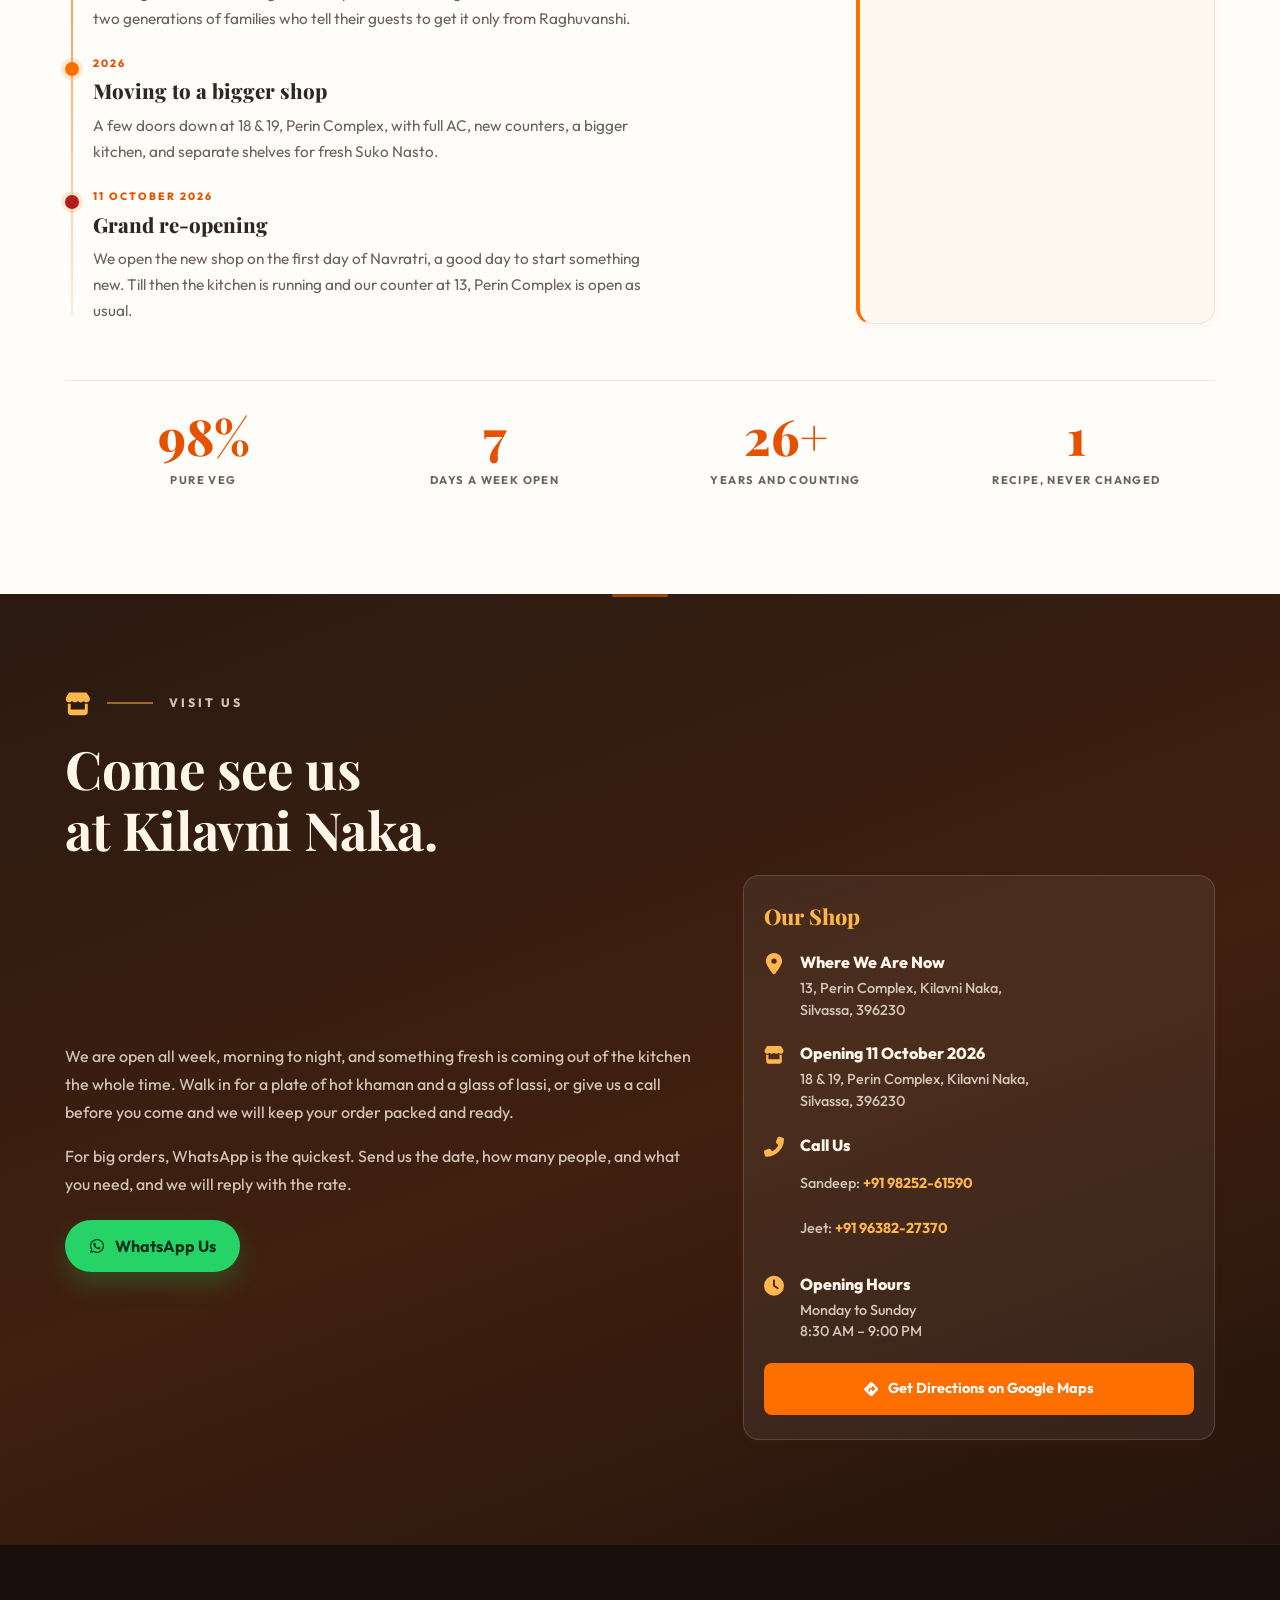
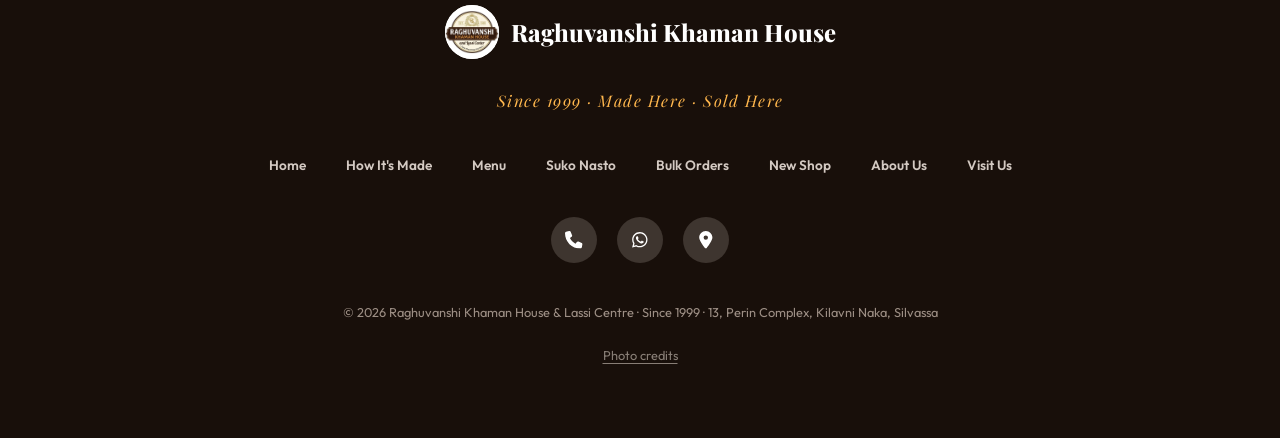
==== commit 3de600e5: "copy: widen the fryer line to cover every snack, not just gathiya The blurred-photos callout said "o" ====
--- a/index.html
+++ b/index.html
@@ -553,9 +553,9 @@
         <div class="visit-text">
           <span class="visit-tag">Why are these photos blurry?</span>
           <h3>Because it is much better seen in person.</h3>
-          <p>A photo cannot give you the smell of a fresh tray, the cool AC when you walk in, or gathiya still warm from
-            the fryer. So we are keeping it a surprise till the new shop opens. <strong>Till then our old counter at 13,
-              Perin Complex is running as usual. Walk in and taste the khaman while it is still hot.</strong></p>
+          <p>A photo cannot give you the smell of a fresh tray, the cool AC when you walk in, or every snack on the shelf
+            hot and fresh. So we are keeping it a surprise till the new shop opens. <strong>Till then our old counter at
+              13, Perin Complex is running as usual. Walk in and taste the khaman while it is still hot.</strong></p>
           <div class="visit-address">
             <i class="icon"><svg><use href="#i-location-dot"></use></svg></i>
             <span><strong>Open now:</strong> 13, Perin Complex &nbsp;·&nbsp; <strong>Opening 11 October 2026:</strong>
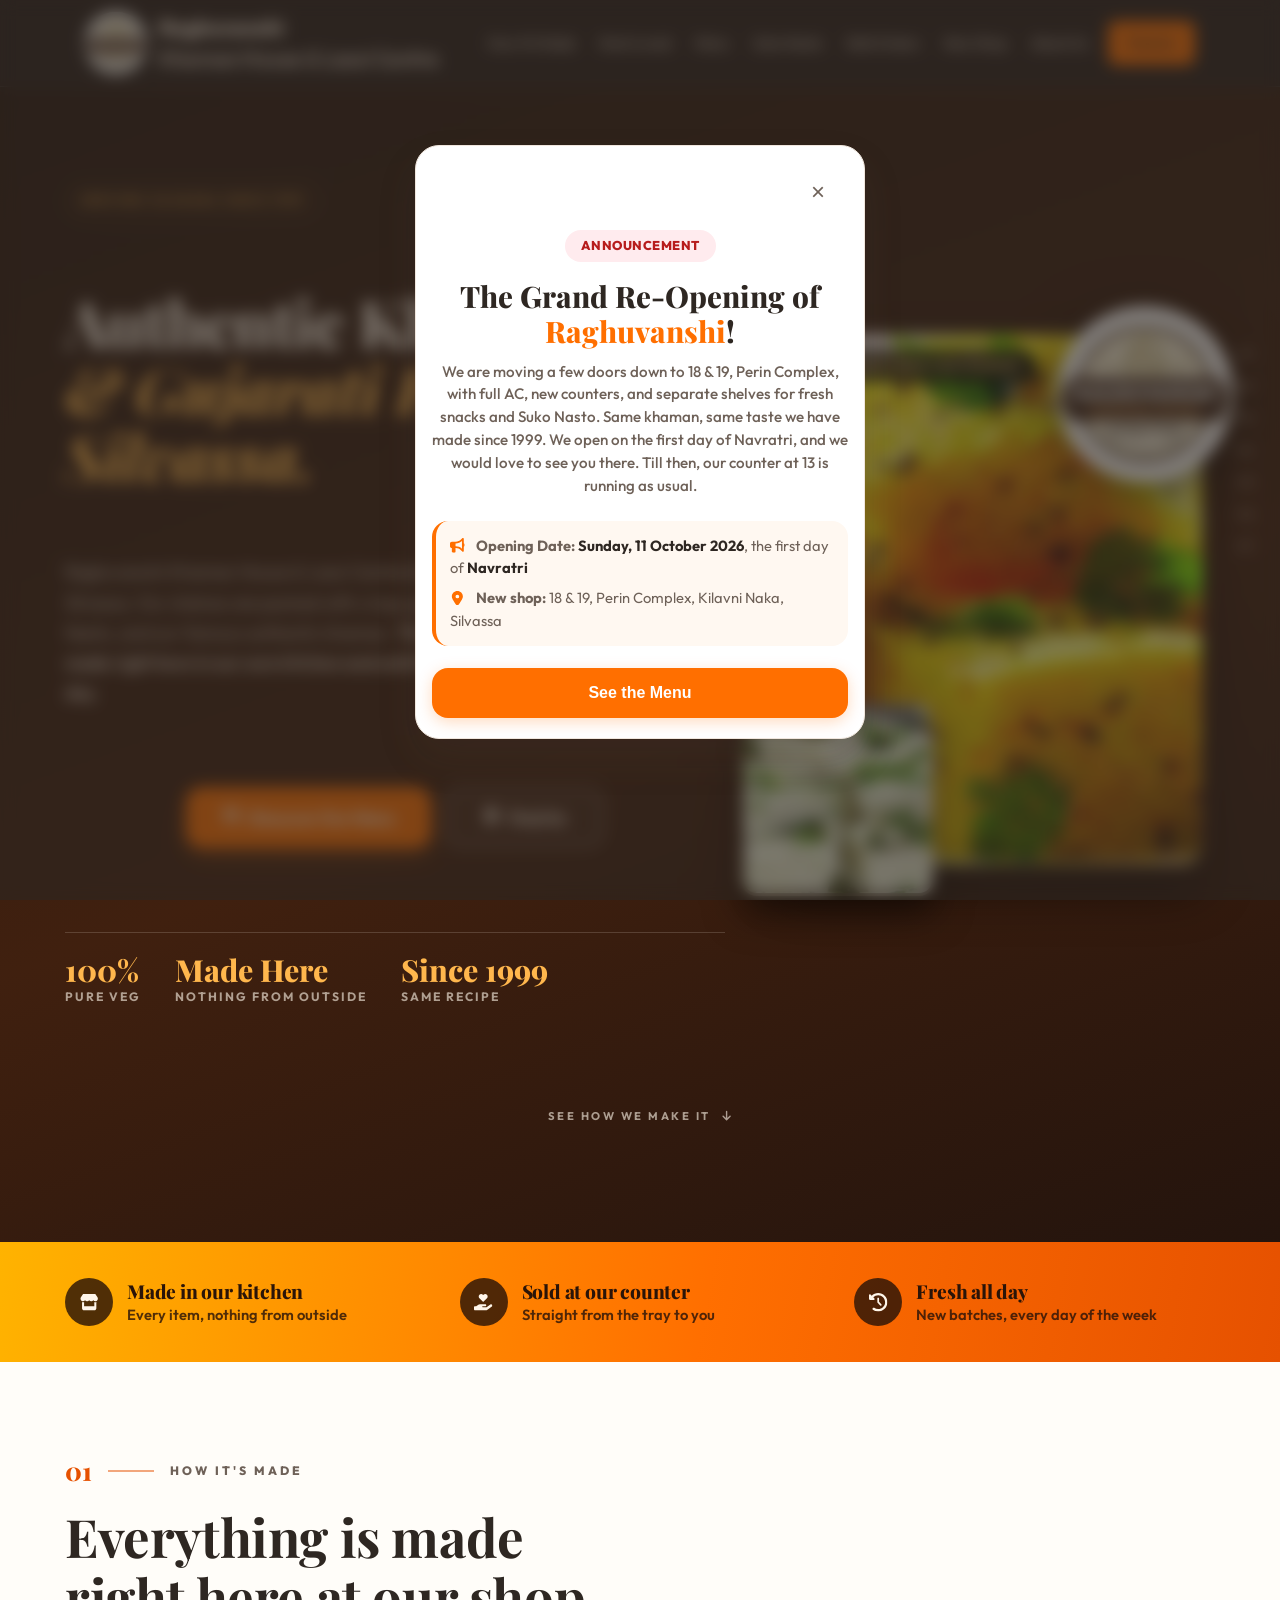
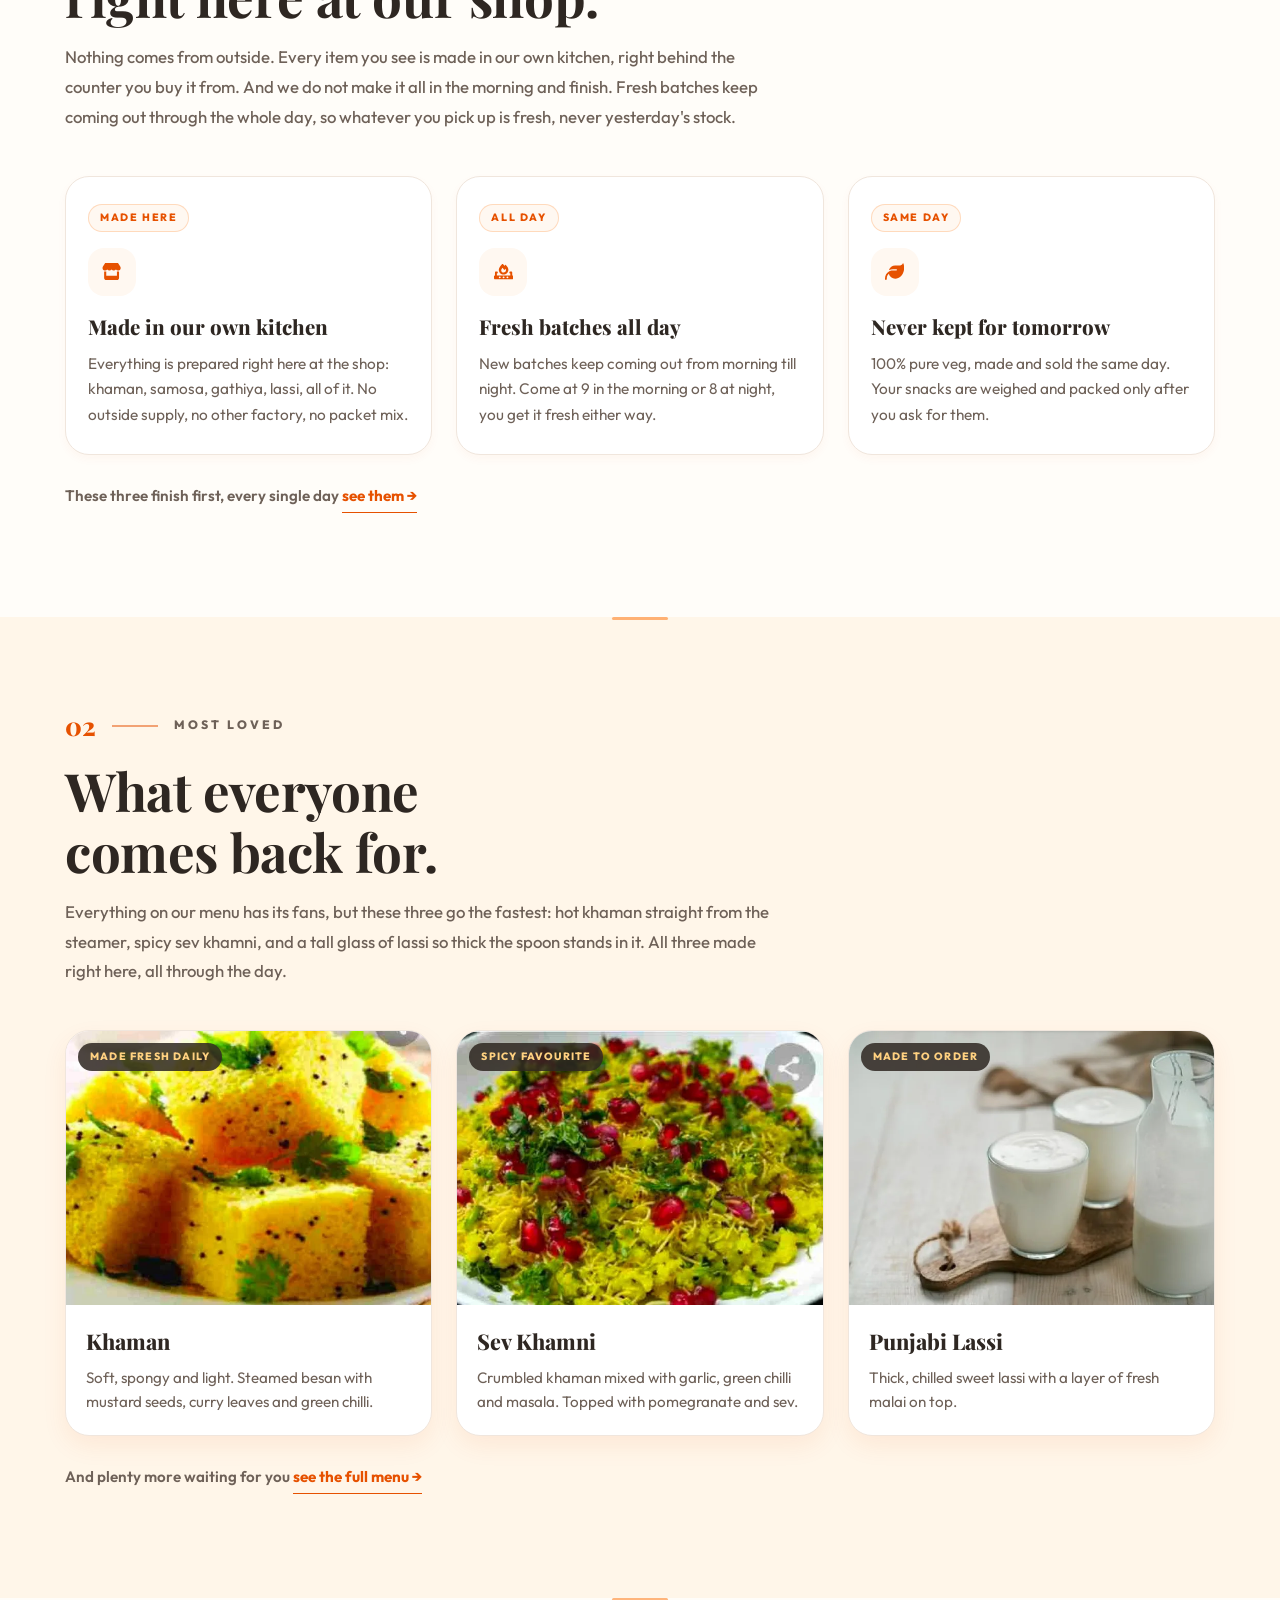
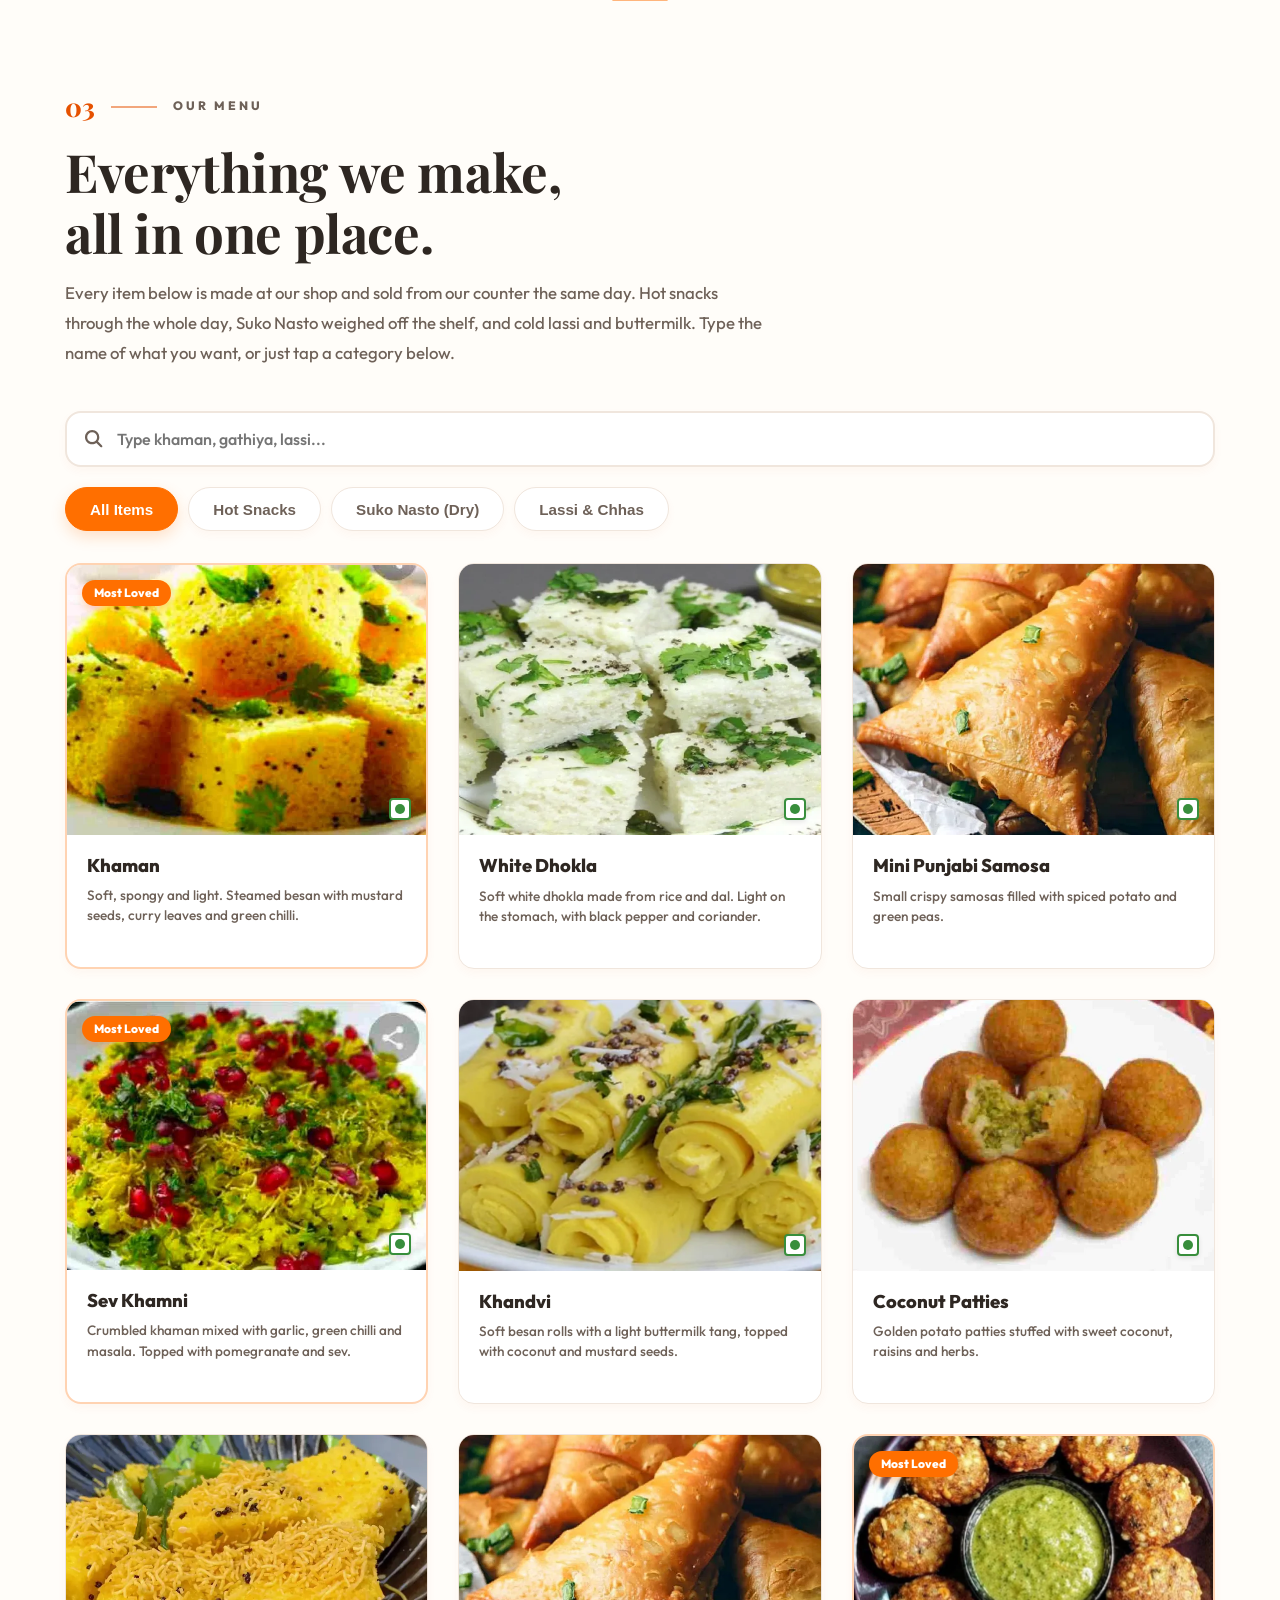
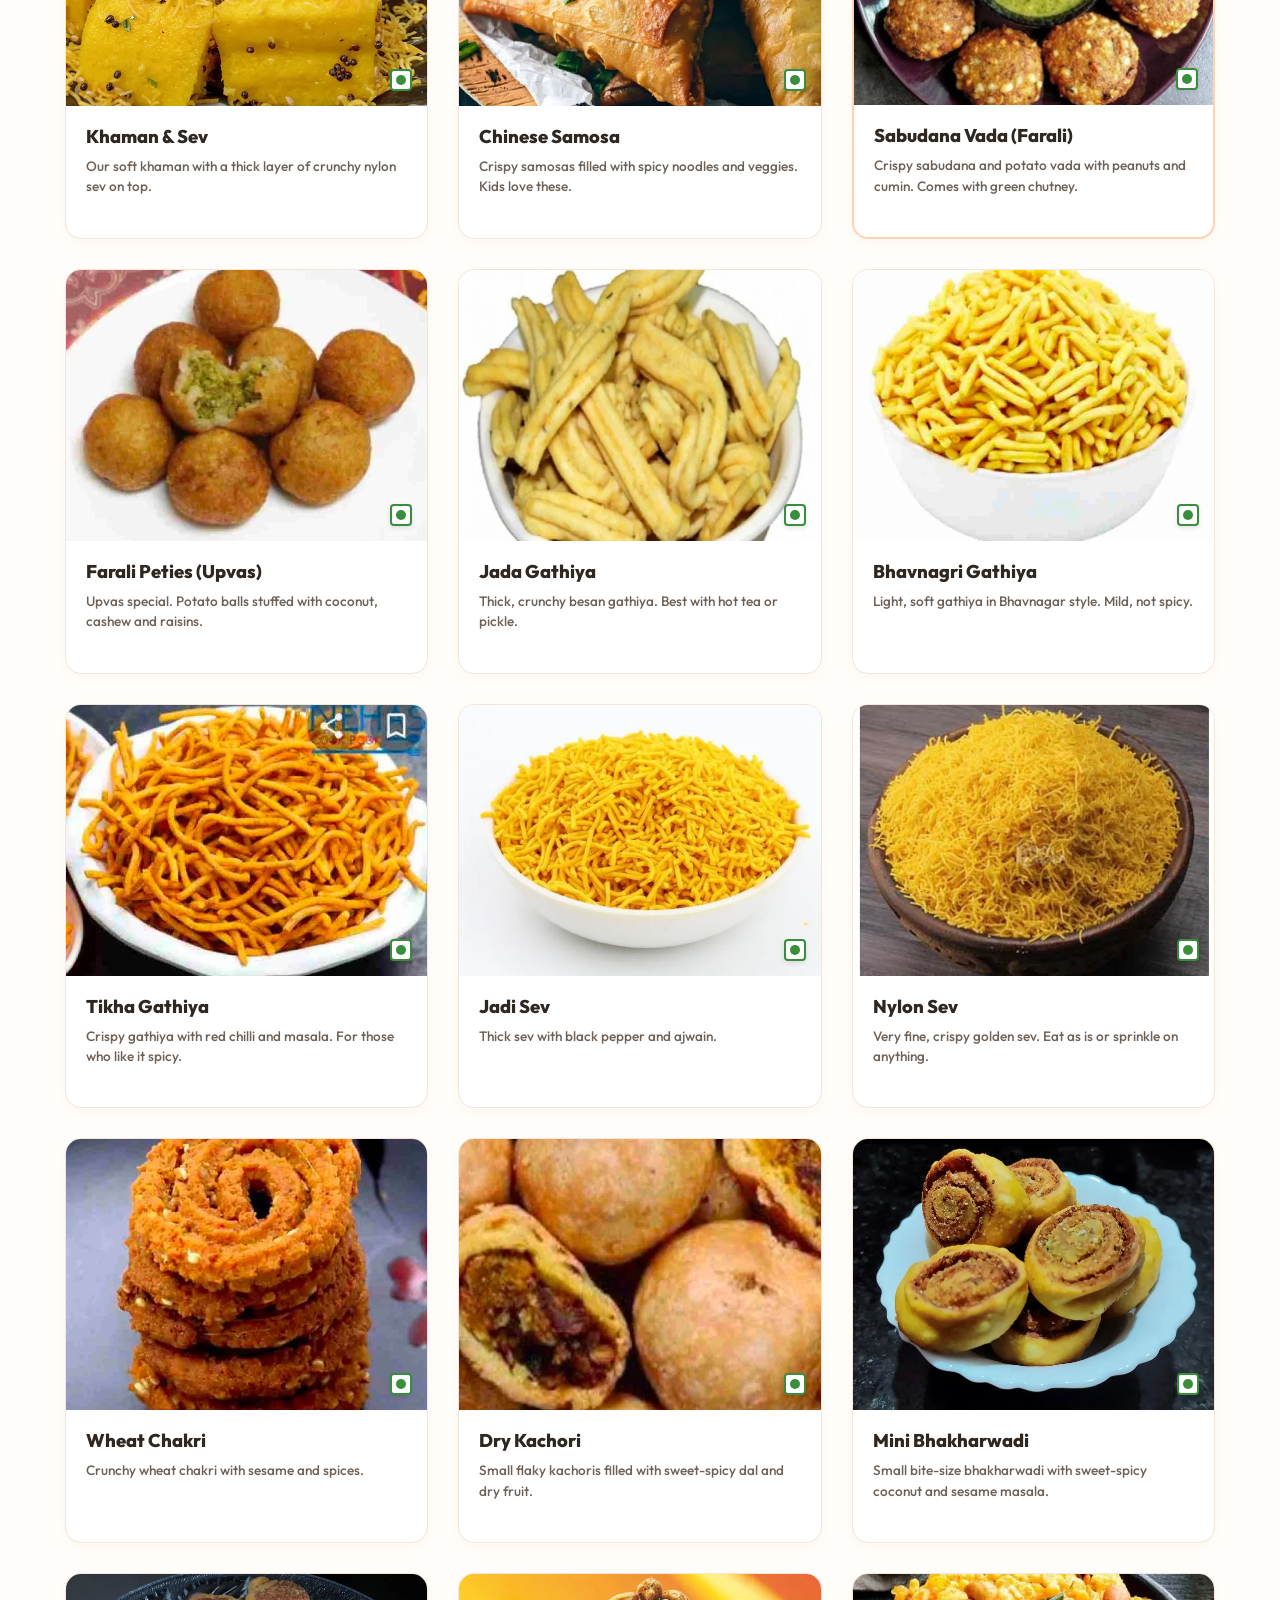
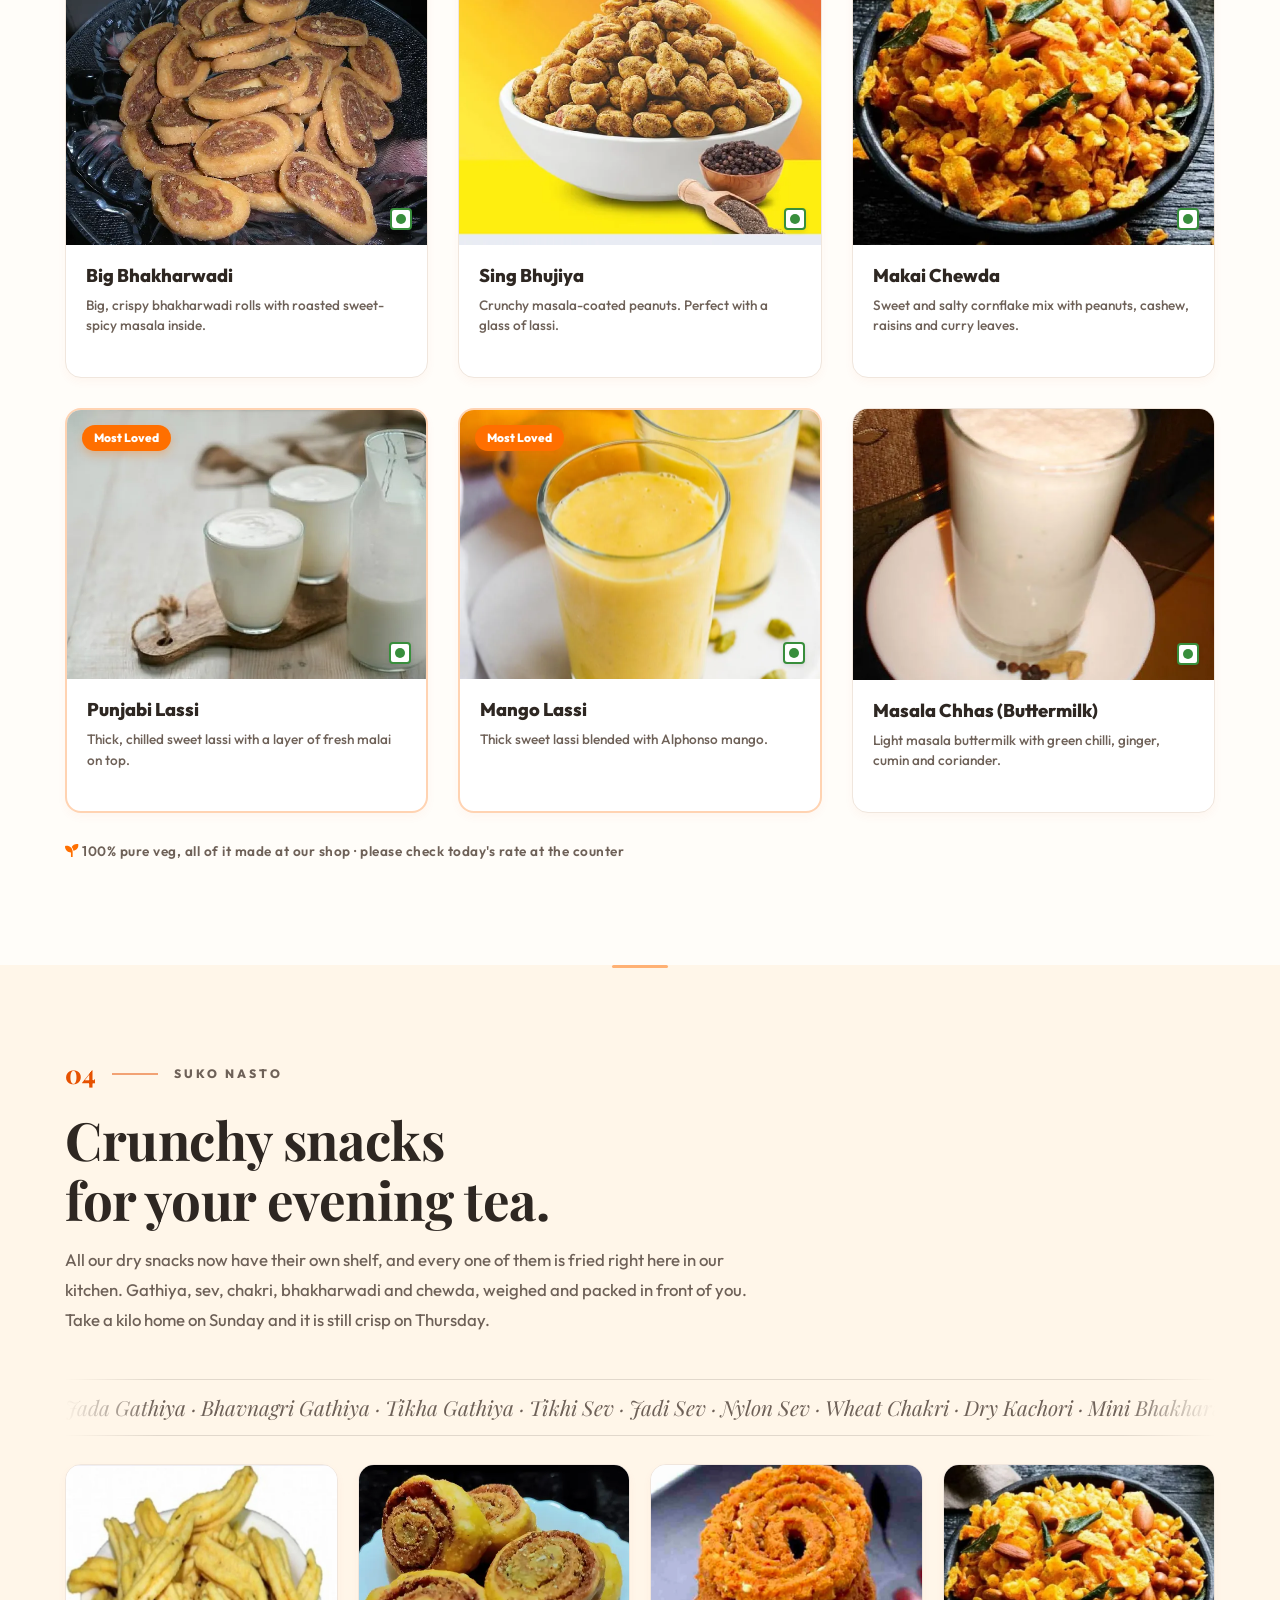
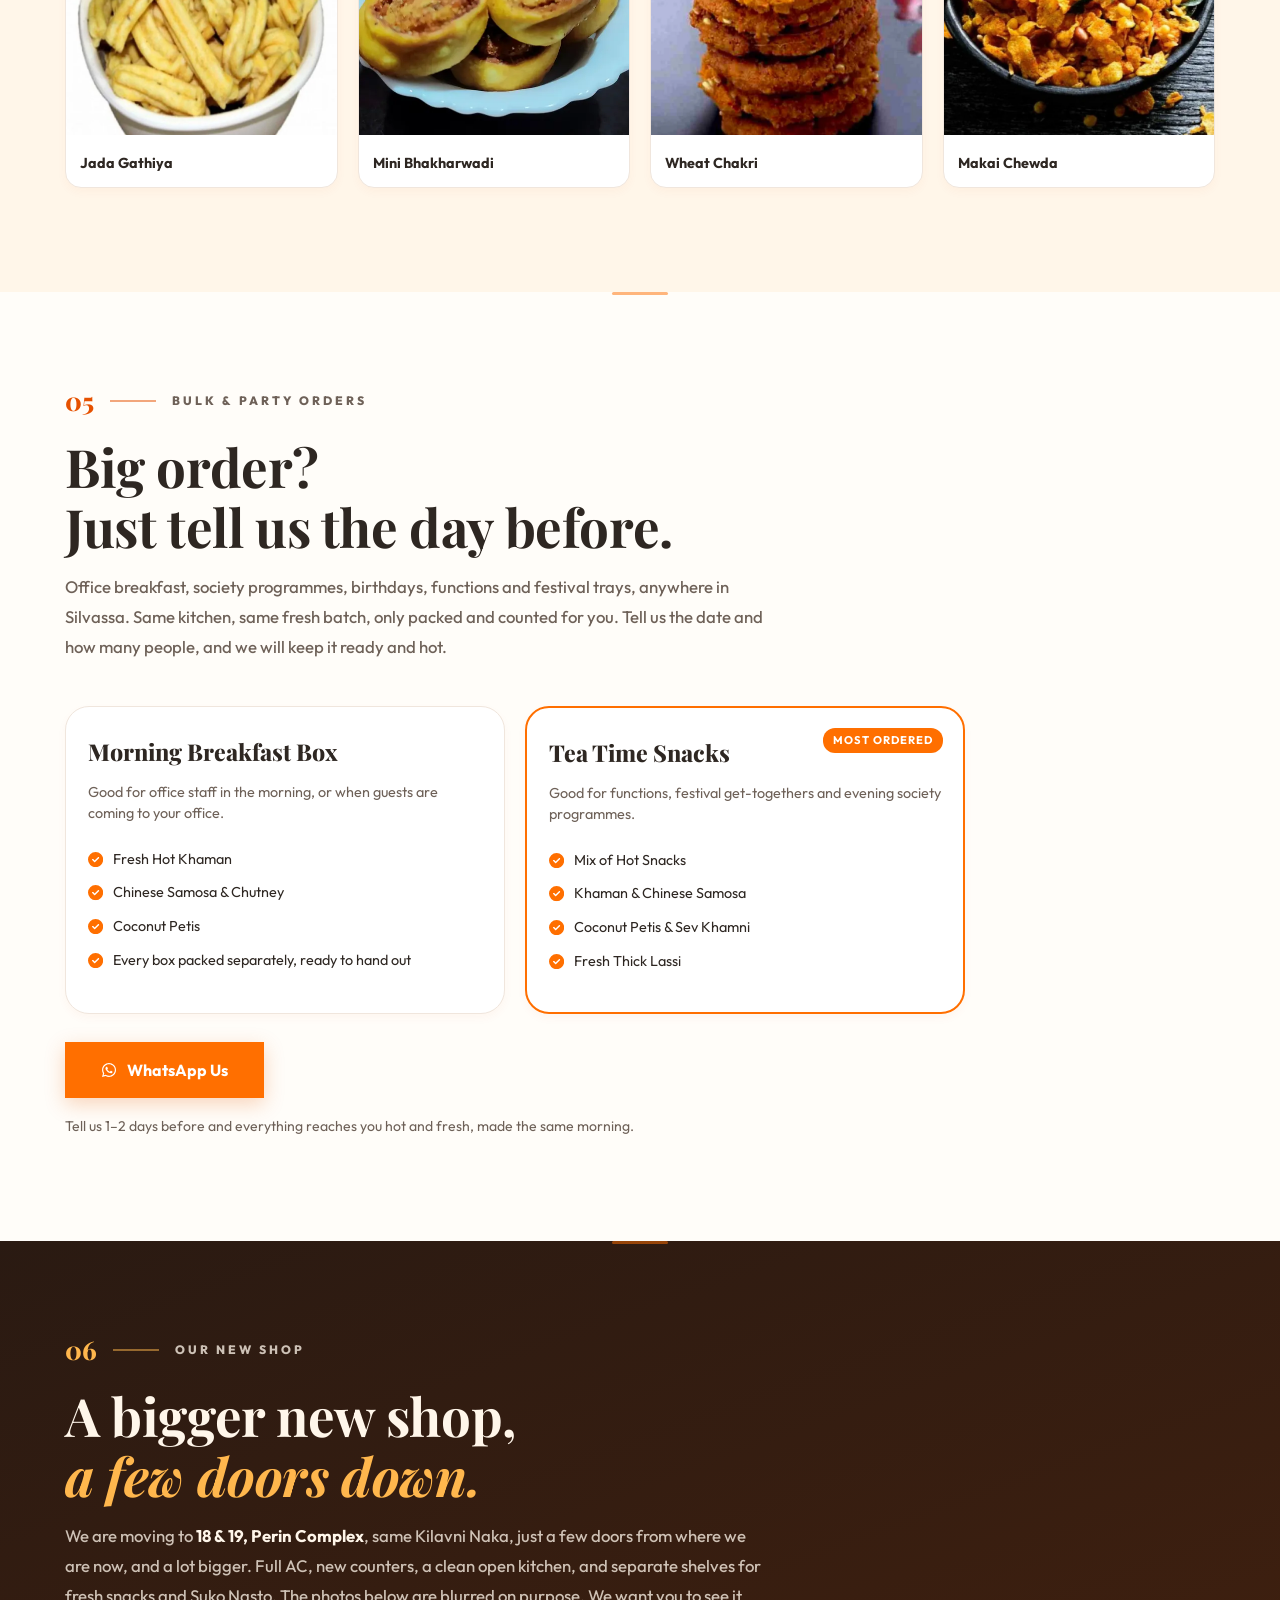
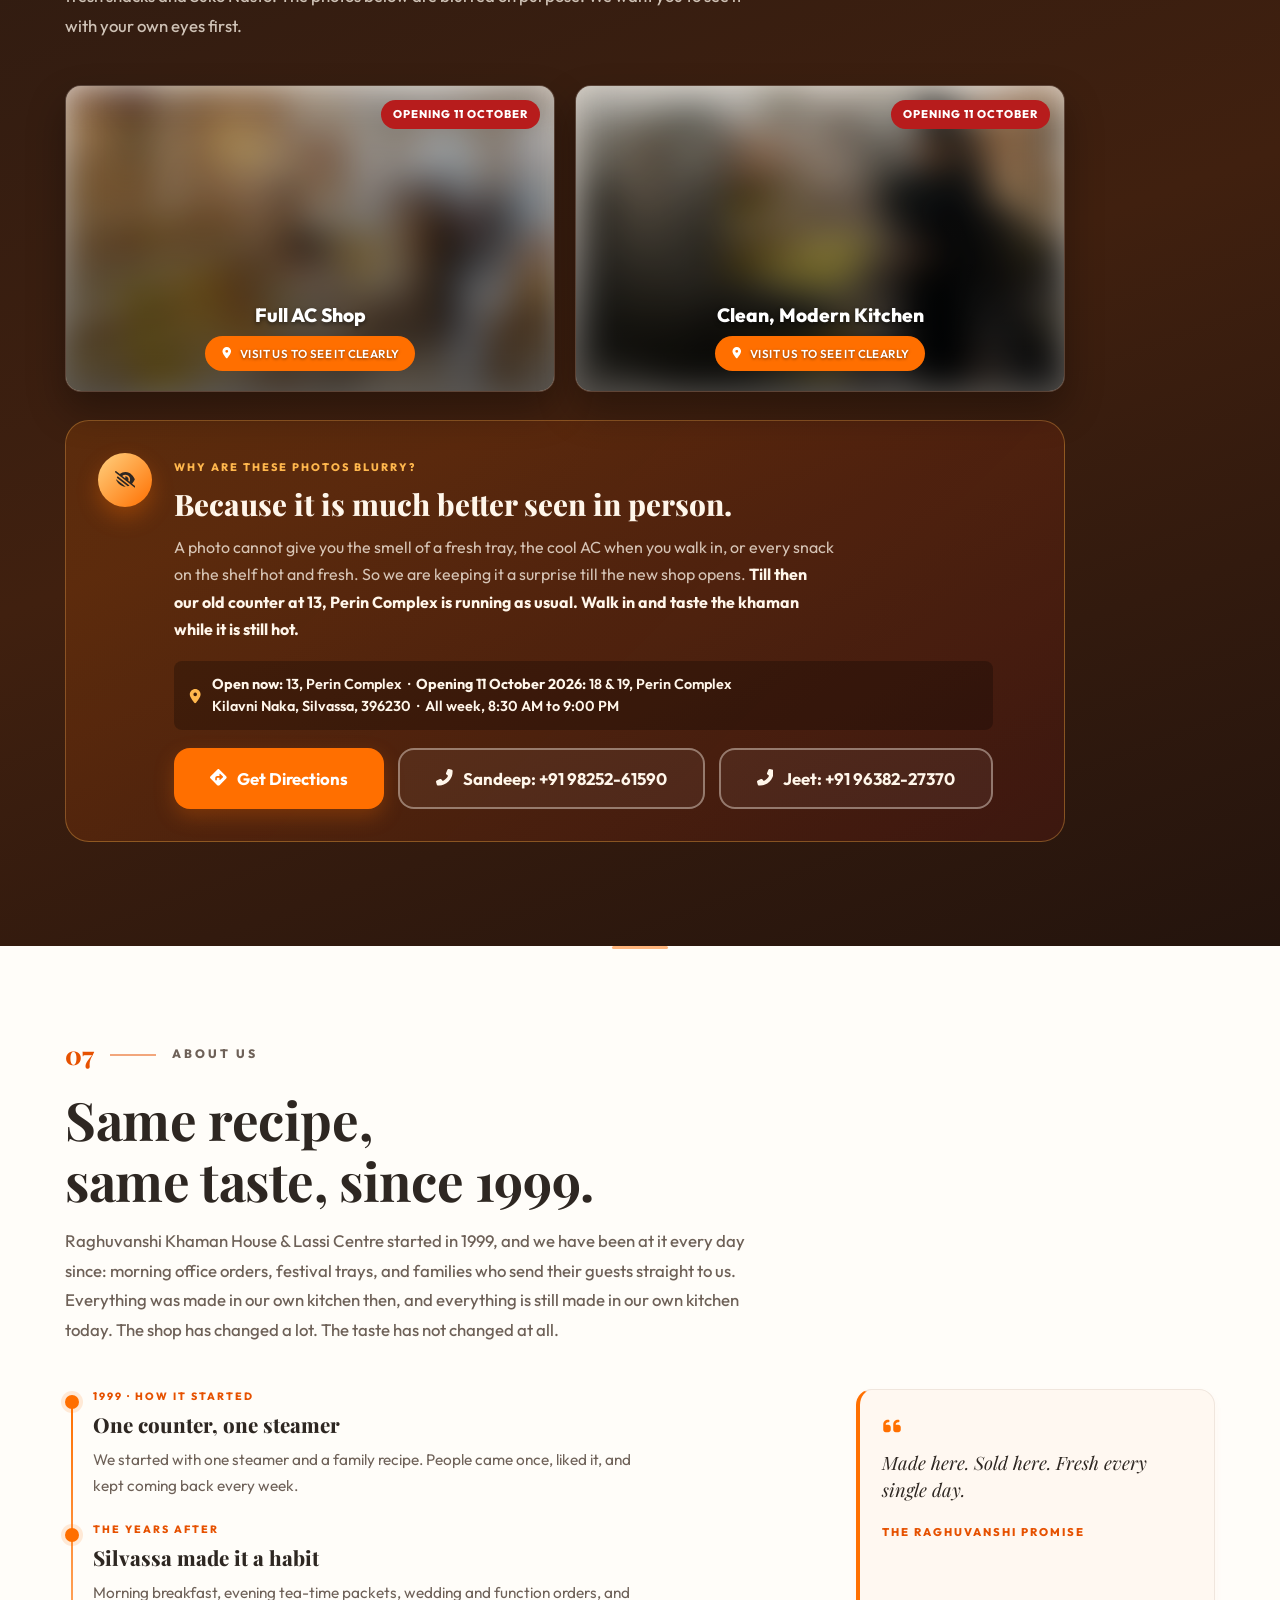
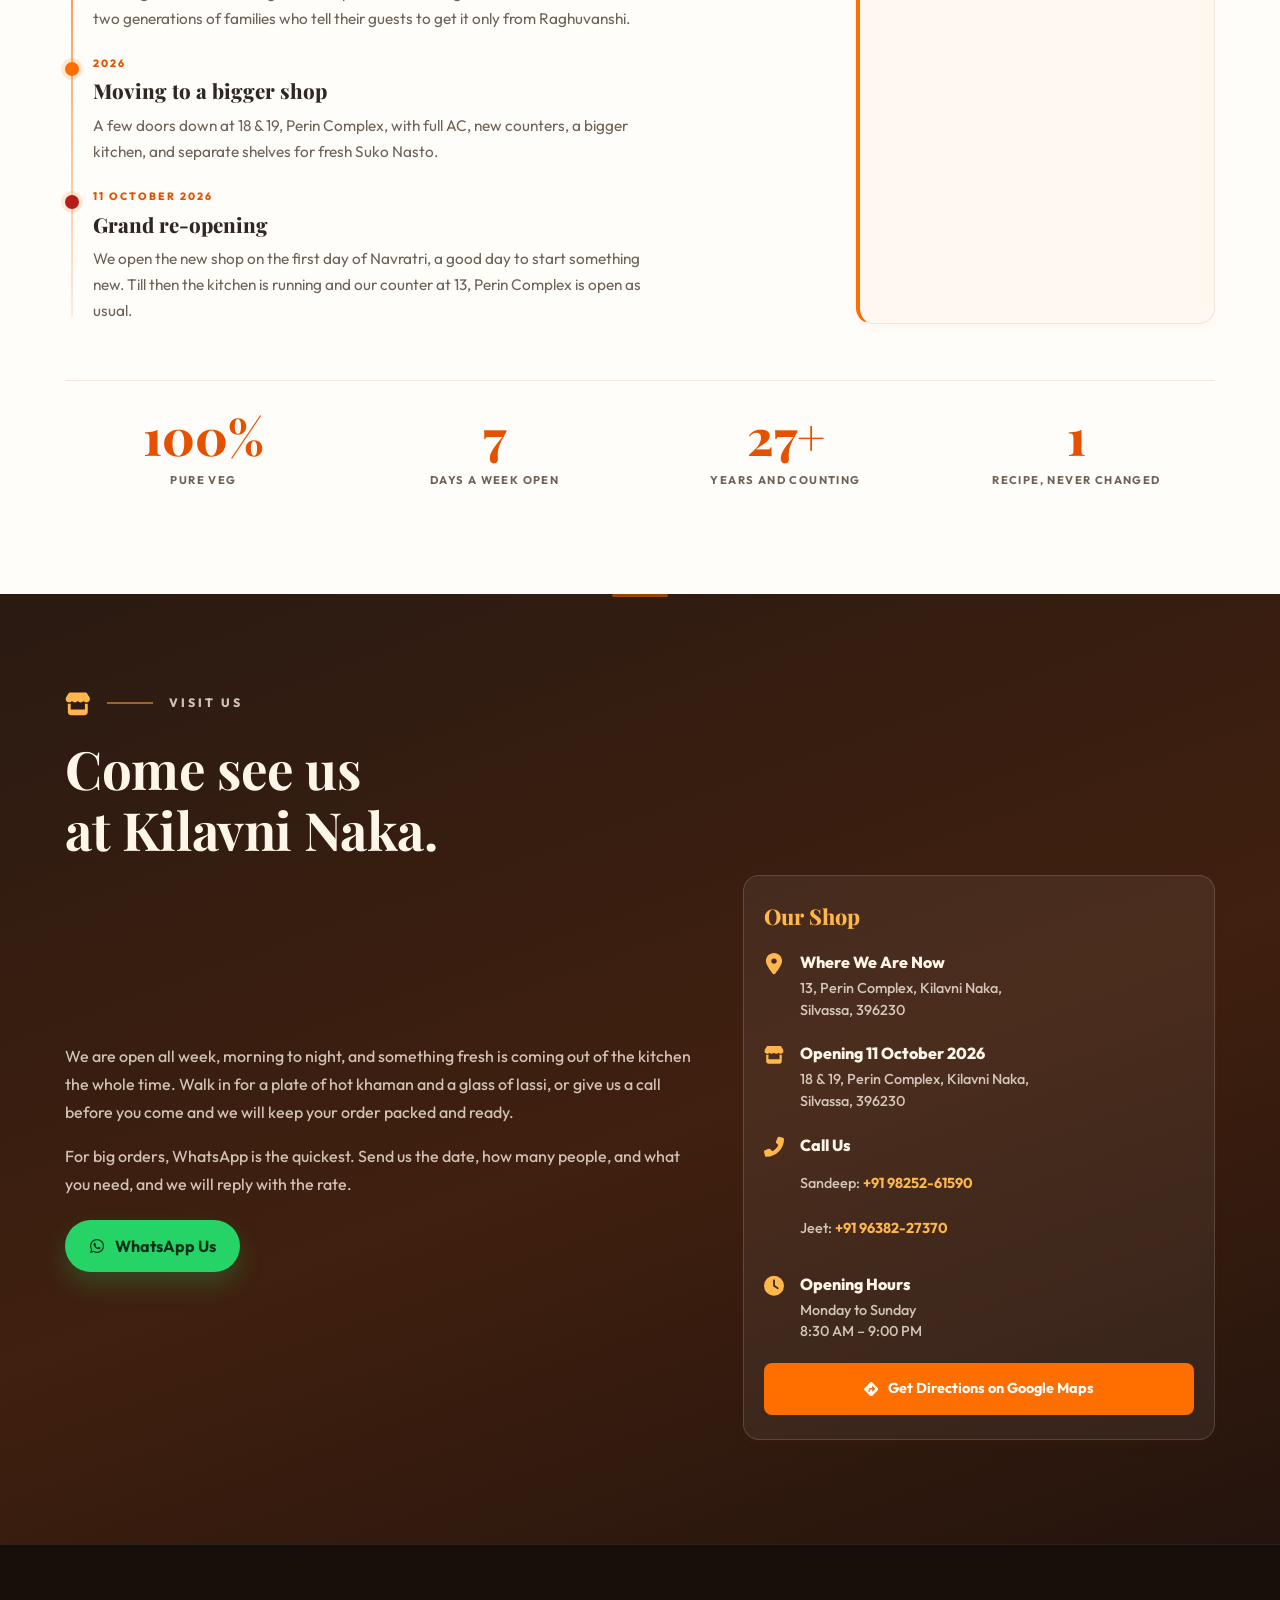
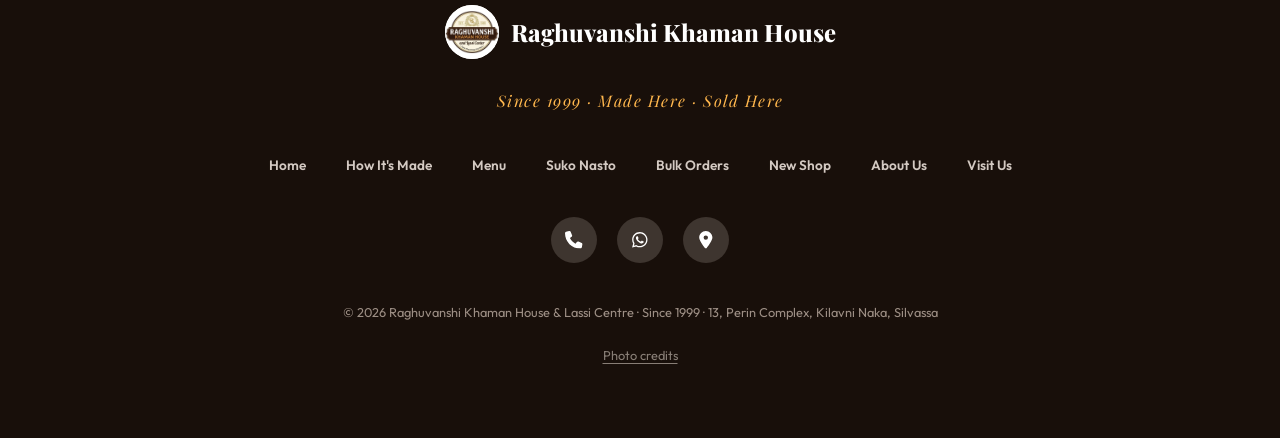
==== commit 2af8abf3: "feat: use the logo, not a khaman photo, for link previews Sharing the site on WhatsApp showed a clos" ====
--- a/index.html
+++ b/index.html
@@ -24,15 +24,15 @@
     content="Making Gujarati farsan since 1999. Khaman, dhokla, samosa, gathiya, Suko Nasto and thick lassi. Every item made in our own kitchen and sold fresh, all day, every day. New shop opens 11 October 2026, the first day of Navratri. Kilavni Naka, Silvassa.">
   <!-- 1200x630 is what Facebook, WhatsApp and Twitter want for a large preview.
        Anything smaller gets shown as a little thumbnail instead. -->
-  <meta property="og:image" content="https://raghuvanshikhaman.vercel.app/images/share-preview.jpg">
+  <meta property="og:image" content="https://raghuvanshikhaman.vercel.app/images/share-logo.jpg">
   <meta property="og:image:width" content="1200">
   <meta property="og:image:height" content="630">
-  <meta property="og:image:alt" content="Fresh Gujarati khaman from Raghuvanshi Khaman House, Silvassa">
+  <meta property="og:image:alt" content="Raghuvanshi Khaman House &amp; Lassi Centre, Silvassa, since 1999">
   <meta name="twitter:card" content="summary_large_image">
   <meta name="twitter:title" content="Raghuvanshi Khaman House &amp; Lassi Centre · Silvassa, Since 1999">
   <meta name="twitter:description"
     content="Gujarati farsan made in our own kitchen since 1999. New shop opens 11 October 2026, the first day of Navratri. Kilavni Naka, Silvassa.">
-  <meta name="twitter:image" content="https://raghuvanshikhaman.vercel.app/images/share-preview.jpg">
+  <meta name="twitter:image" content="https://raghuvanshikhaman.vercel.app/images/share-logo.jpg">
 
   <!-- Speed up the web fonts on mobile networks. Icons are drawn inline further
        down the page, so nothing is fetched from a CDN any more. -->
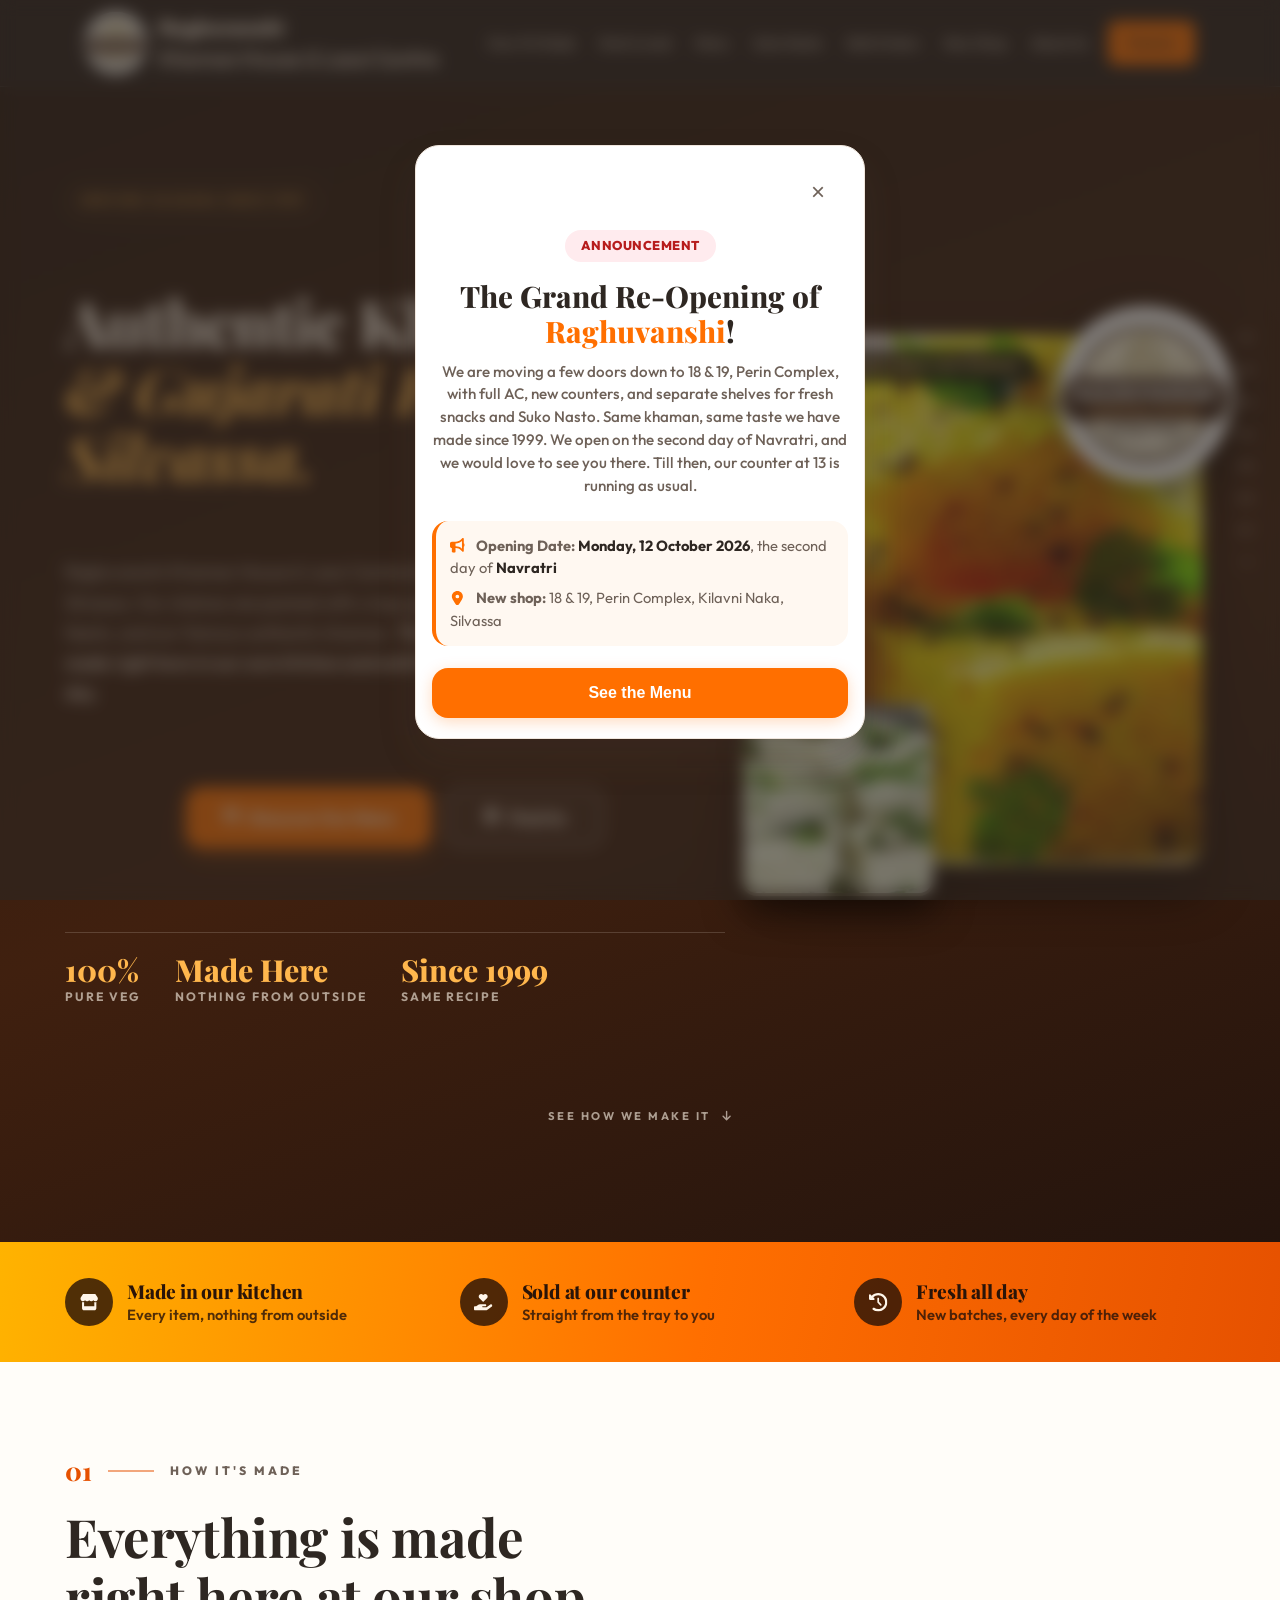
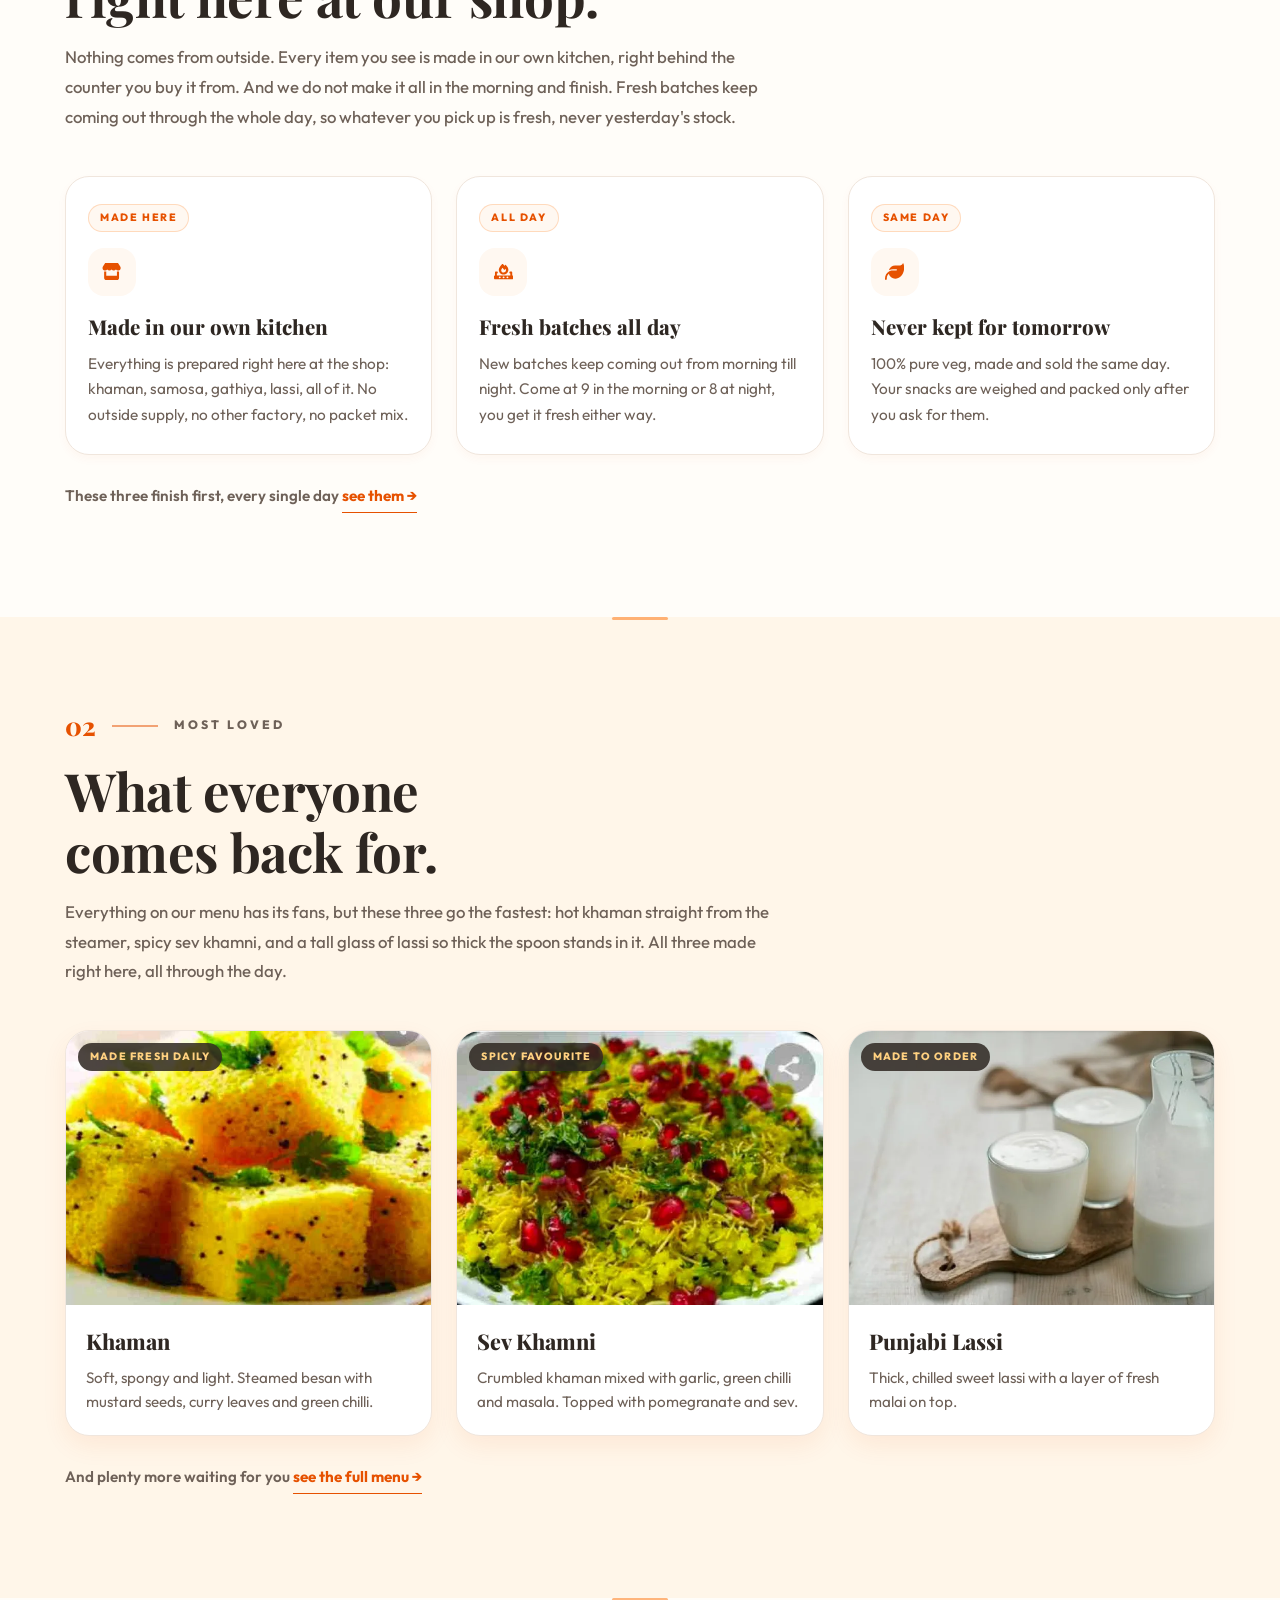
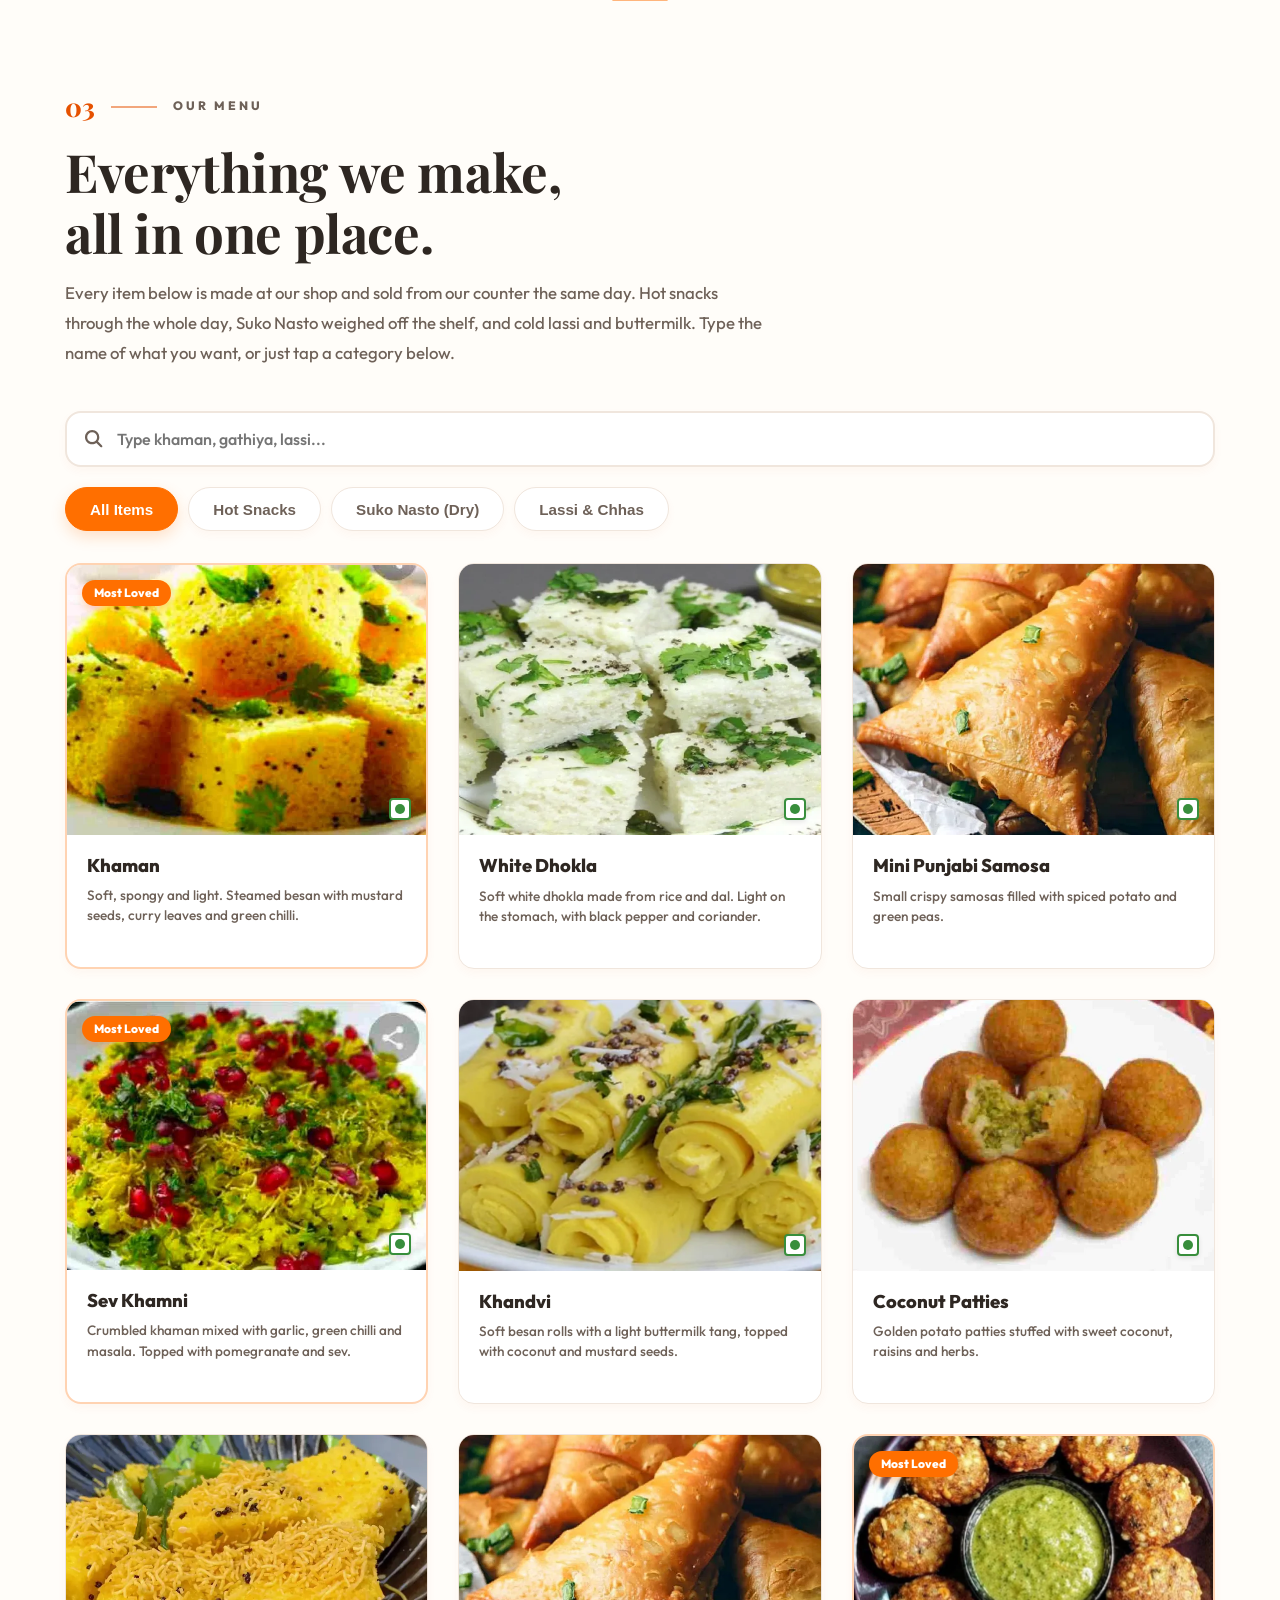
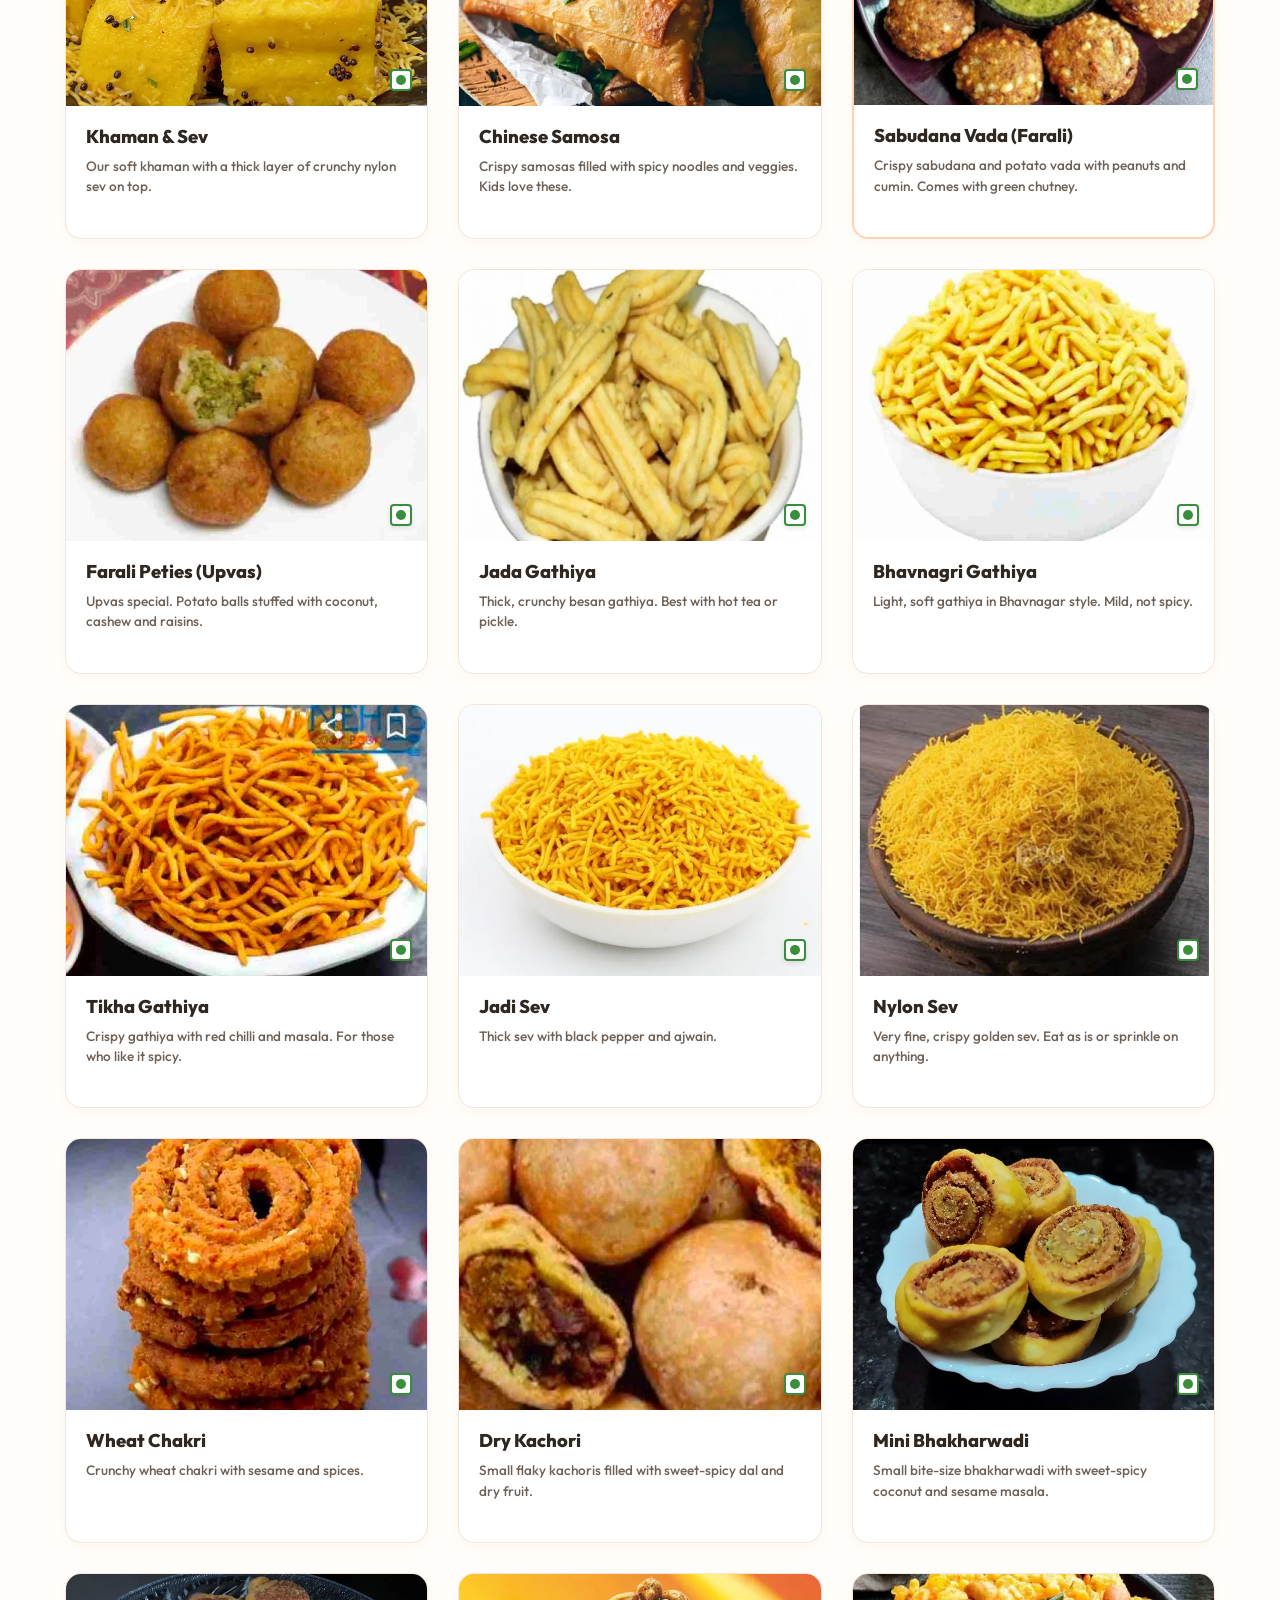
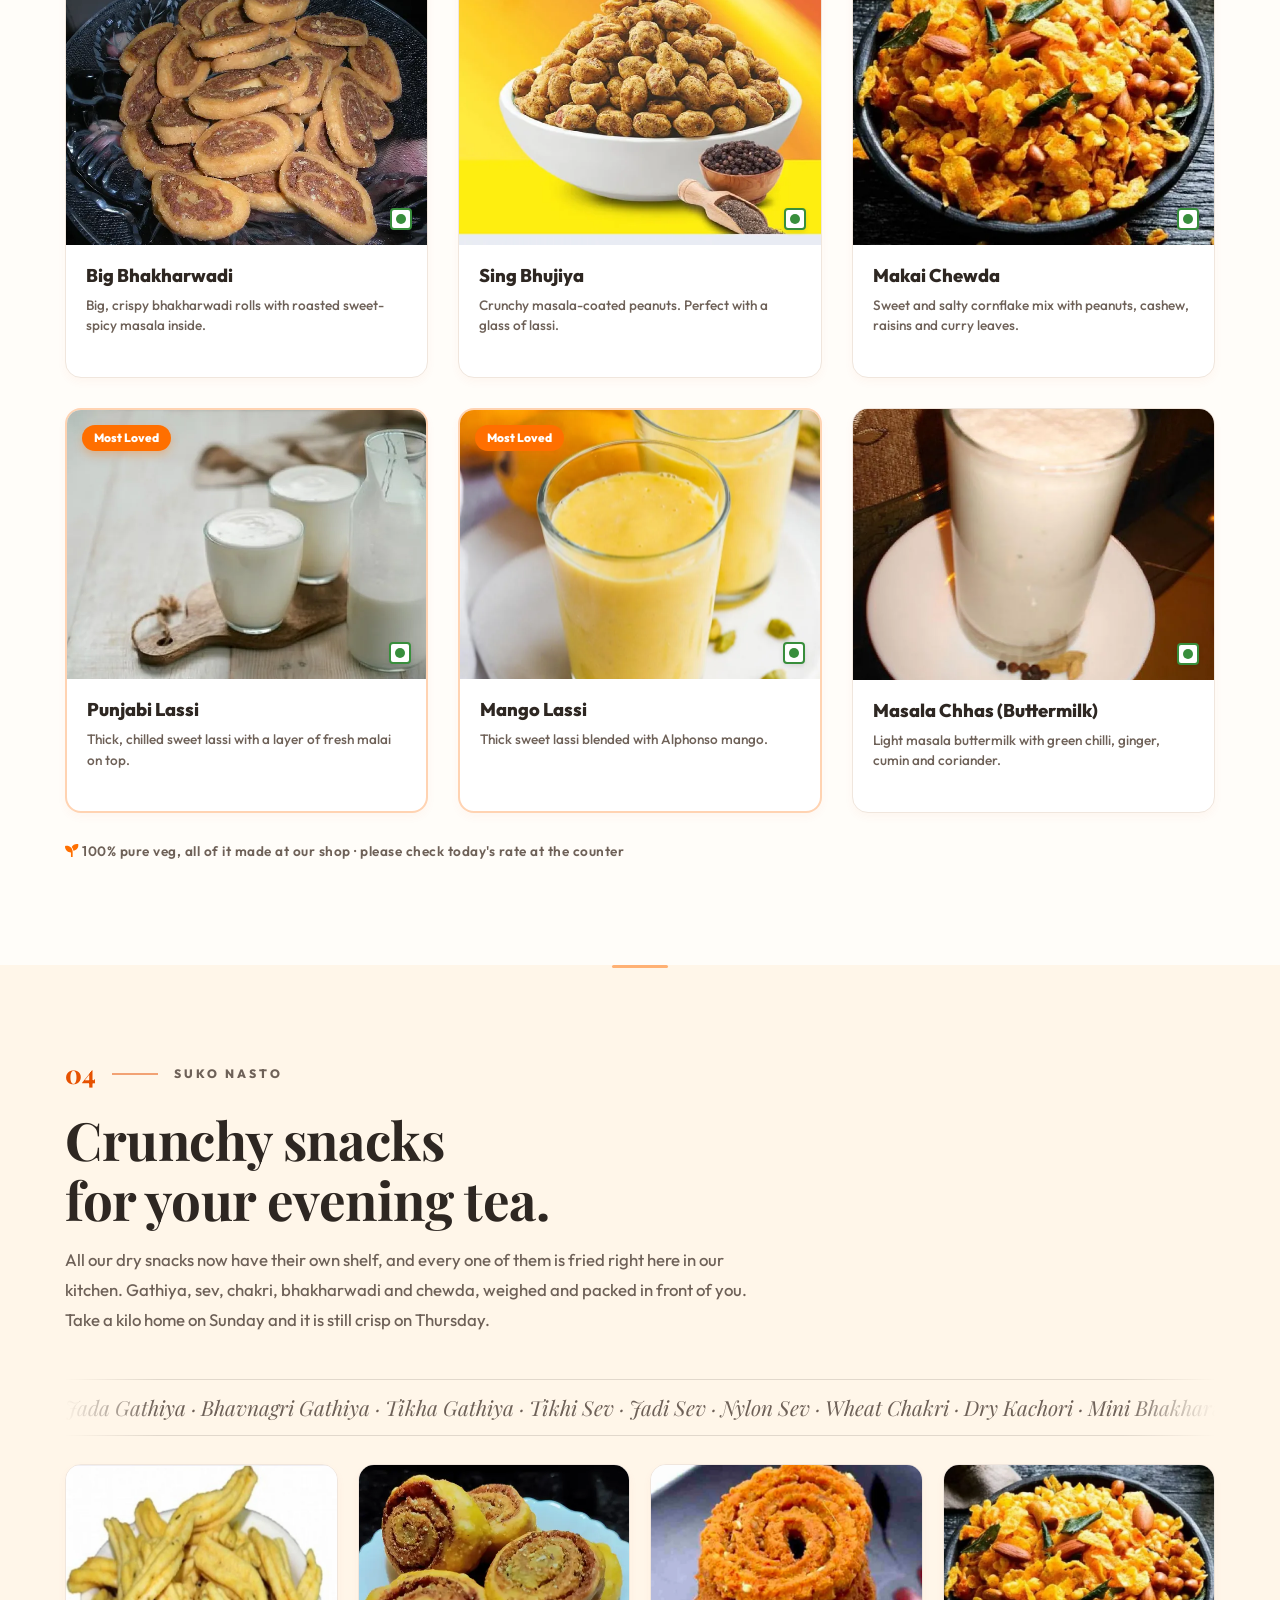
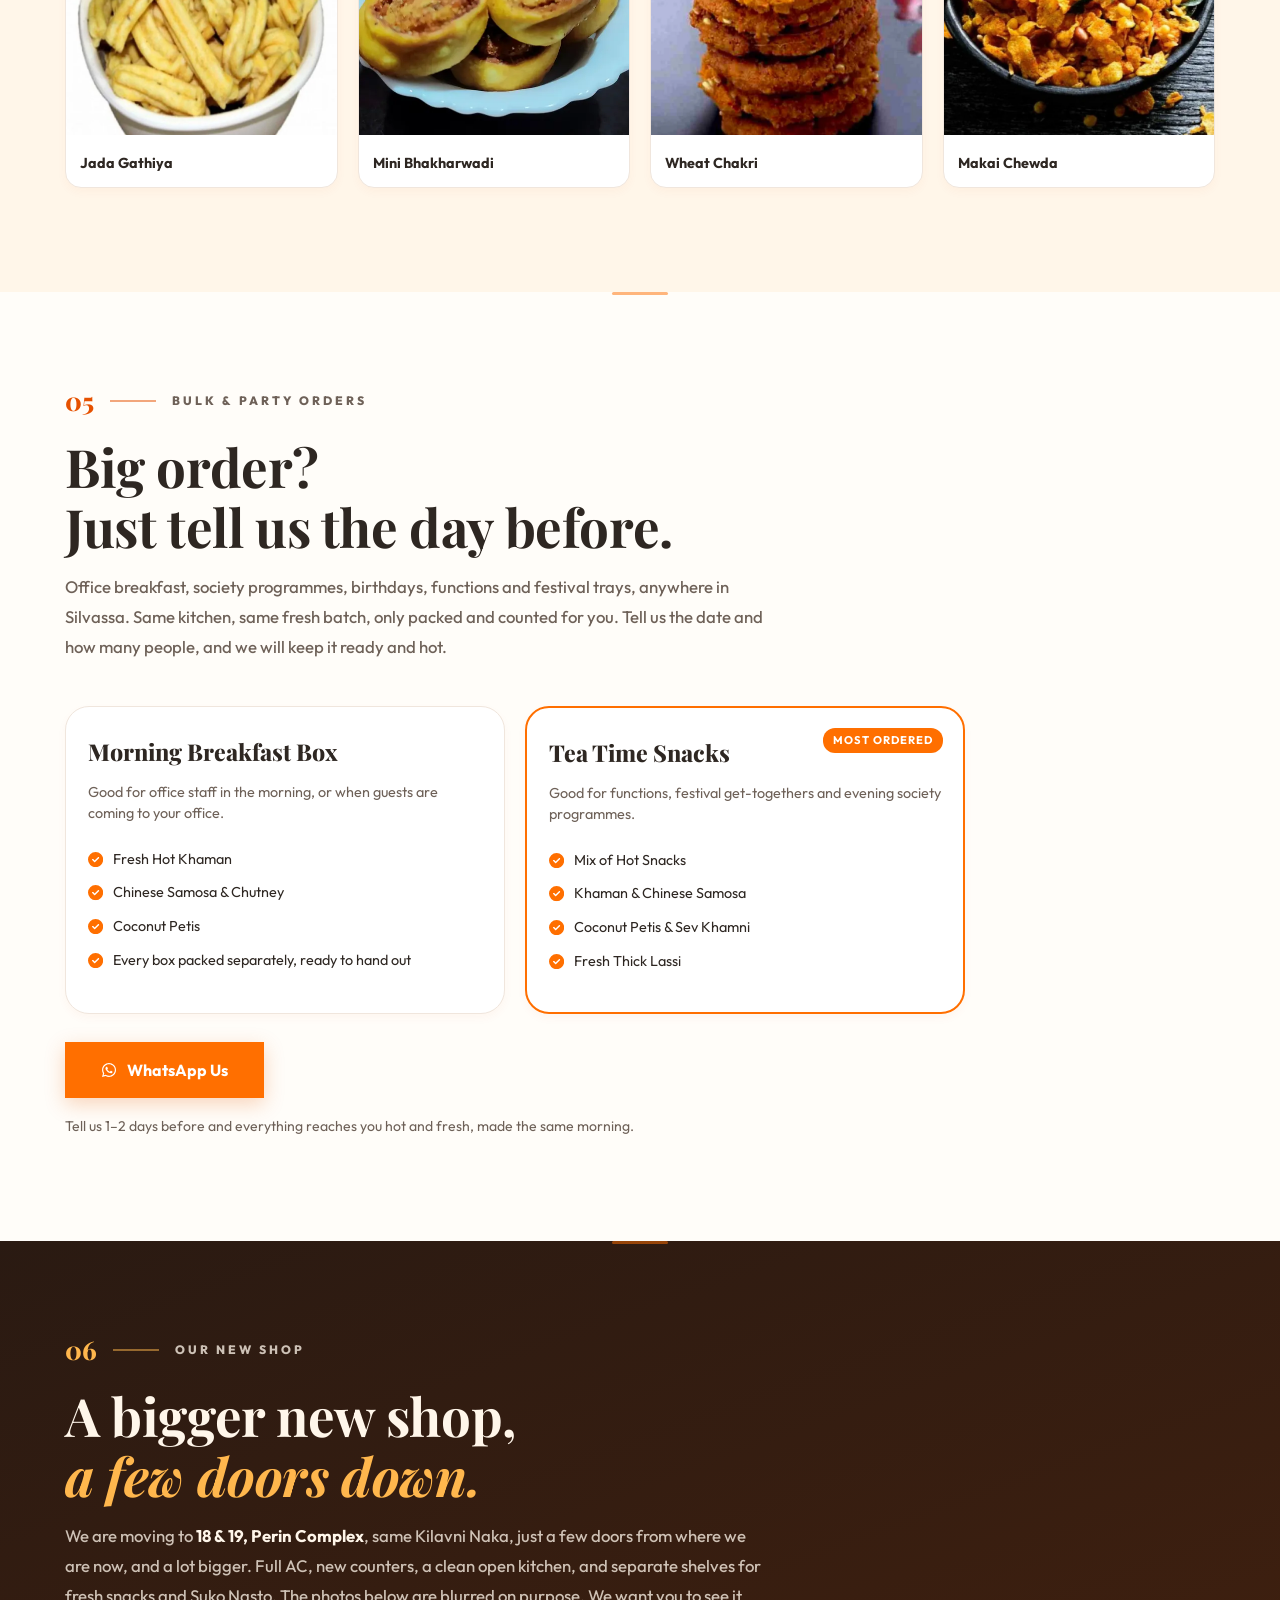
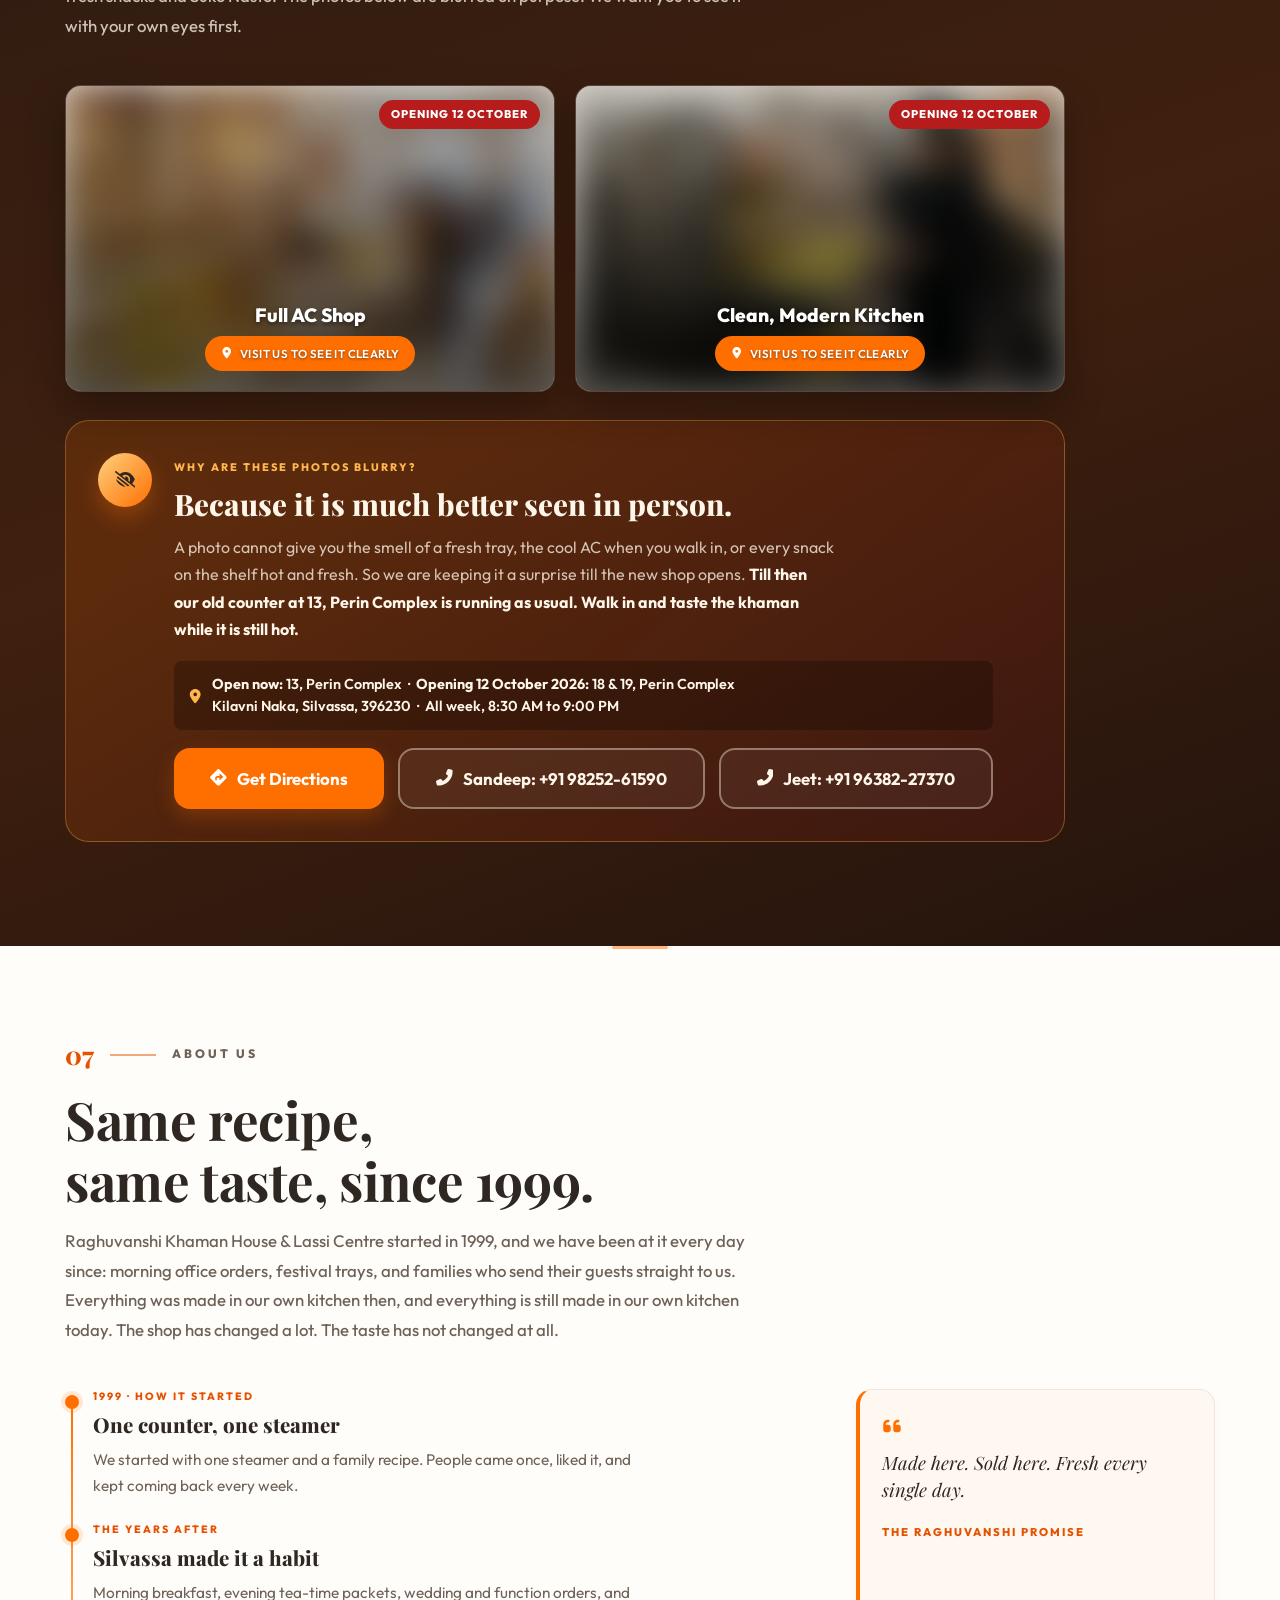
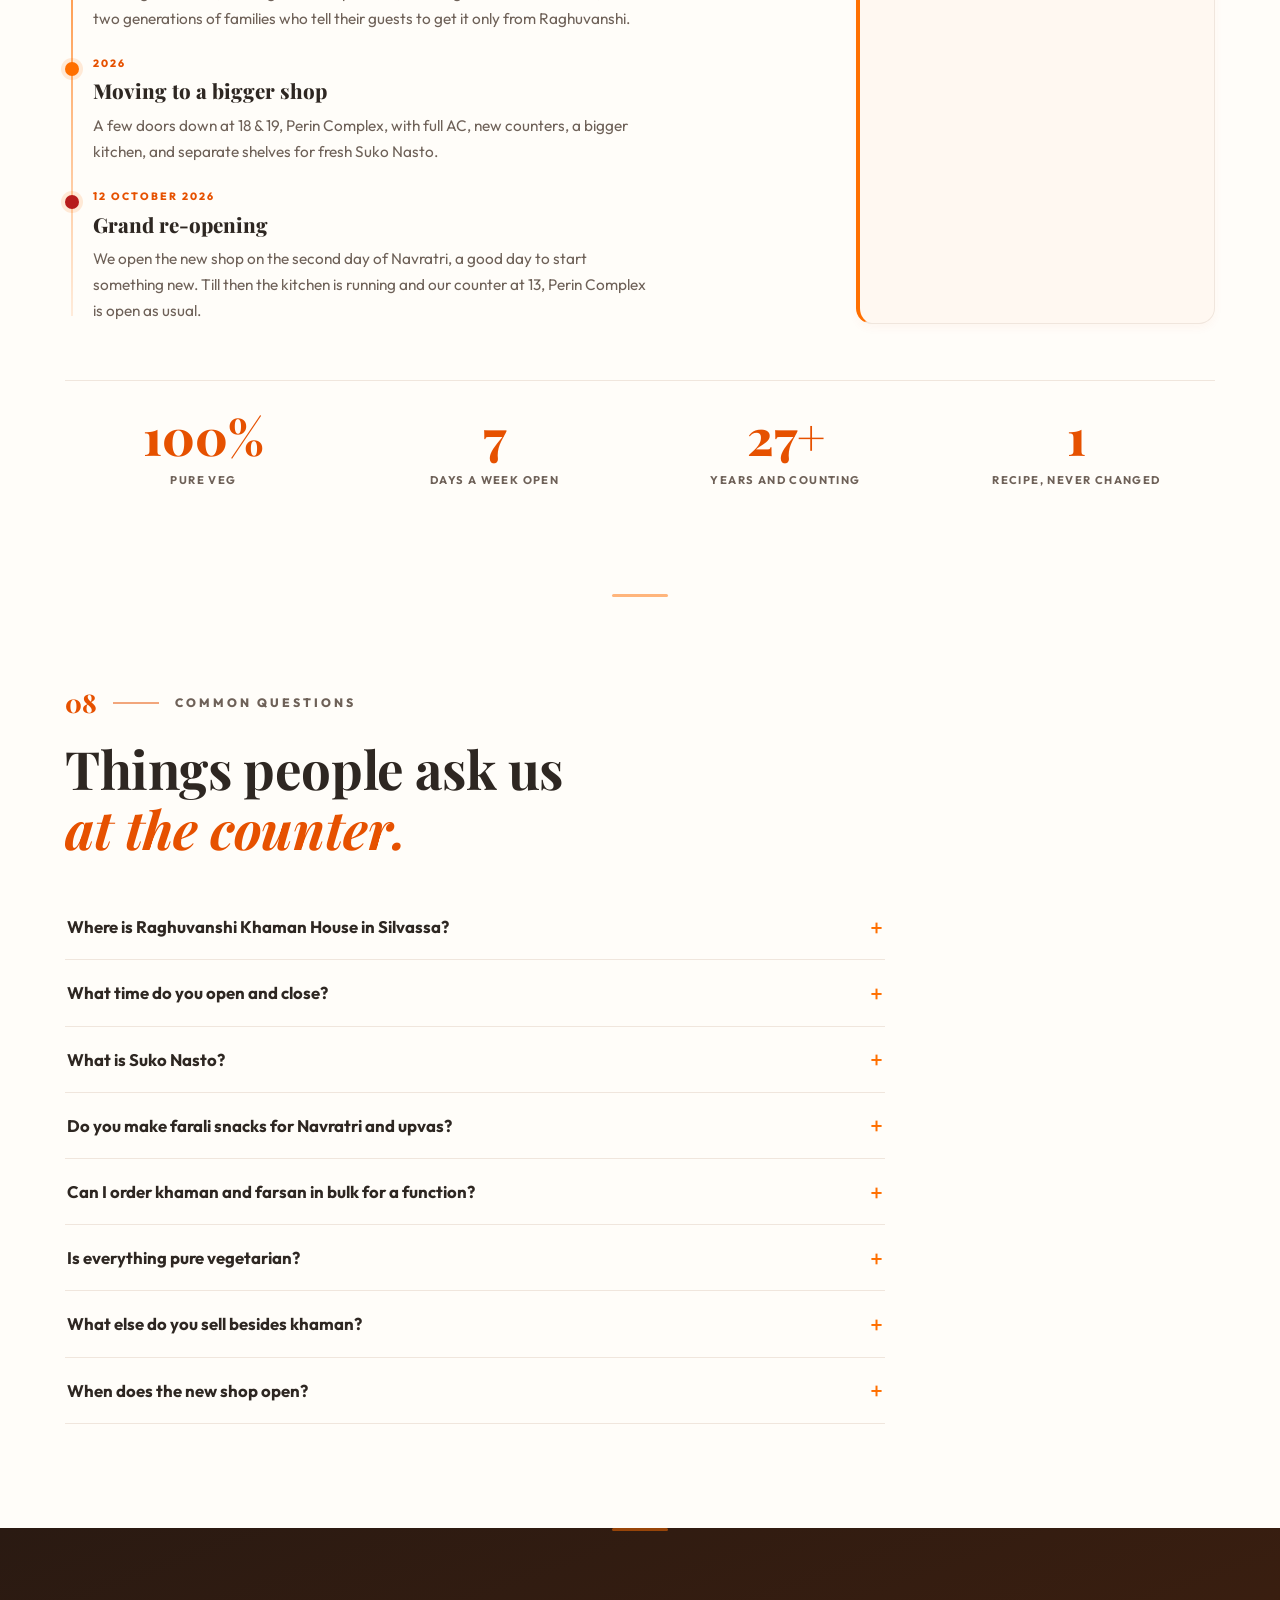
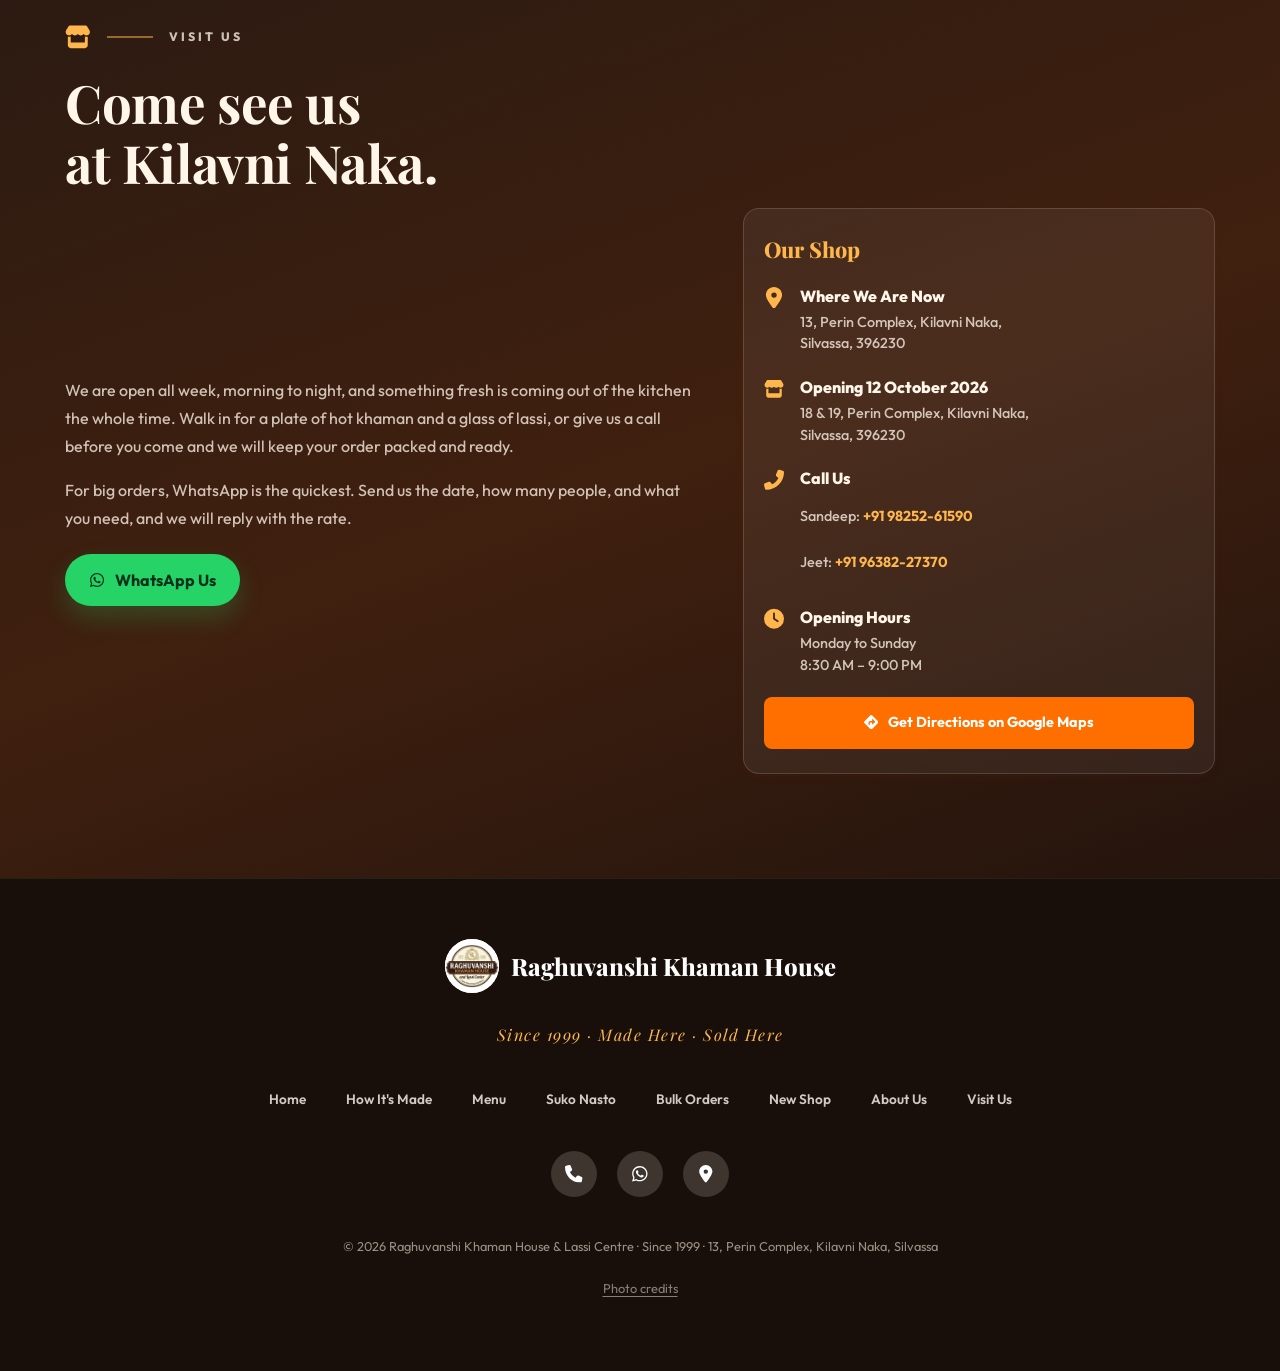
==== commit 9afe8c42: "feat: move opening to 12 Oct, add FAQ section and menu structured data The re-opening moves from Sun" ====
--- a/index.html
+++ b/index.html
@@ -4,10 +4,10 @@
 <head>
   <meta charset="UTF-8">
   <meta name="viewport" content="width=device-width, initial-scale=1.0">
-  <title>Raghuvanshi Khaman House &amp; Lassi Centre · Authentic Gujarati Khaman in Silvassa, Since 1999</title>
+  <title>Raghuvanshi Khaman House &amp; Lassi Centre · Khaman, Farsan &amp; Suko Nasto in Silvassa</title>
   <!-- SEO Meta Tags -->
   <meta name="description"
-    content="Raghuvanshi Khaman House &amp; Lassi Centre, making Gujarati farsan since 1999. Khaman, dhokla, samosa, gathiya, Suko Nasto and thick lassi, every item made in our own kitchen and sold fresh at our counter, all day, every day. 13, Perin Complex, Kilavni Naka, Silvassa.">
+    content="Gujarati khaman, dhokla, khandvi, sev khamni, samosa, gathiya, sev, bhakharwadi, Suko Nasto and thick lassi, made in our own kitchen at Kilavni Naka, Silvassa since 1999. Pure veg, fresh all day, bulk orders for functions. New shop opens 12 October 2026.">
   <meta name="theme-color" content="#2A1A12">
   <meta name="format-detection" content="telephone=yes">
   <link rel="icon" href="images/favicon.png" type="image/png">
@@ -21,7 +21,7 @@
   <meta property="og:site_name" content="Raghuvanshi Khaman House &amp; Lassi Centre">
   <meta property="og:title" content="Raghuvanshi Khaman House &amp; Lassi Centre · Silvassa, Since 1999">
   <meta property="og:description"
-    content="Making Gujarati farsan since 1999. Khaman, dhokla, samosa, gathiya, Suko Nasto and thick lassi. Every item made in our own kitchen and sold fresh, all day, every day. New shop opens 11 October 2026, the first day of Navratri. Kilavni Naka, Silvassa.">
+    content="Making Gujarati farsan since 1999. Khaman, dhokla, samosa, gathiya, Suko Nasto and thick lassi. Every item made in our own kitchen and sold fresh, all day, every day. New shop opens 12 October 2026, the second day of Navratri. Kilavni Naka, Silvassa.">
   <!-- 1200x630 is what Facebook, WhatsApp and Twitter want for a large preview.
        Anything smaller gets shown as a little thumbnail instead. -->
   <meta property="og:image" content="https://raghuvanshikhaman.vercel.app/images/share-logo.jpg">
@@ -31,7 +31,7 @@
   <meta name="twitter:card" content="summary_large_image">
   <meta name="twitter:title" content="Raghuvanshi Khaman House &amp; Lassi Centre · Silvassa, Since 1999">
   <meta name="twitter:description"
-    content="Gujarati farsan made in our own kitchen since 1999. New shop opens 11 October 2026, the first day of Navratri. Kilavni Naka, Silvassa.">
+    content="Gujarati farsan made in our own kitchen since 1999. New shop opens 12 October 2026, the second day of Navratri. Kilavni Naka, Silvassa.">
   <meta name="twitter:image" content="https://raghuvanshikhaman.vercel.app/images/share-logo.jpg">
 
   <!-- Speed up the web fonts on mobile networks. Icons are drawn inline further
@@ -70,14 +70,320 @@
       "postalCode": "396230",
       "addressCountry": "IN"
     },
-    "telephone": ["+91-98252-61590", "+91-96382-27370"],
+    "telephone": [
+      "+91-98252-61590",
+      "+91-96382-27370"
+    ],
     "hasMap": "https://maps.google.com/?q=Raghuvanshi+Khaman,+Silvassa",
-    "openingHoursSpecification": [{
-      "@type": "OpeningHoursSpecification",
-      "dayOfWeek": ["Monday", "Tuesday", "Wednesday", "Thursday", "Friday", "Saturday", "Sunday"],
-      "opens": "08:30",
-      "closes": "21:00"
-    }]
+    "openingHoursSpecification": [
+      {
+        "@type": "OpeningHoursSpecification",
+        "dayOfWeek": [
+          "Monday",
+          "Tuesday",
+          "Wednesday",
+          "Thursday",
+          "Friday",
+          "Saturday",
+          "Sunday"
+        ],
+        "opens": "08:30",
+        "closes": "21:00"
+      }
+    ],
+    "hasMenu": {
+      "@type": "Menu",
+      "name": "Raghuvanshi Khaman House & Lassi Centre menu",
+      "hasMenuSection": [
+        {
+          "@type": "MenuSection",
+          "name": "Hot Snacks",
+          "description": "Fresh khaman, dhokla, khandvi and samosa, made through the day",
+          "hasMenuItem": [
+            {
+              "@type": "MenuItem",
+              "name": "Khaman",
+              "description": "Soft, spongy and light. Steamed besan with mustard seeds, curry leaves and green chilli.",
+              "image": "https://raghuvanshikhaman.vercel.app/images/khaman.webp",
+              "suitableForDiet": "https://schema.org/VegetarianDiet"
+            },
+            {
+              "@type": "MenuItem",
+              "name": "White Dhokla",
+              "description": "Soft white dhokla made from rice and dal. Light on the stomach, with black pepper and coriander.",
+              "image": "https://raghuvanshikhaman.vercel.app/images/white_dhokla.webp",
+              "suitableForDiet": "https://schema.org/VegetarianDiet"
+            },
+            {
+              "@type": "MenuItem",
+              "name": "Mini Punjabi Samosa",
+              "description": "Small crispy samosas filled with spiced potato and green peas.",
+              "image": "https://raghuvanshikhaman.vercel.app/images/punjabi_samosa.webp",
+              "suitableForDiet": "https://schema.org/VegetarianDiet"
+            },
+            {
+              "@type": "MenuItem",
+              "name": "Sev Khamni",
+              "description": "Crumbled khaman mixed with garlic, green chilli and masala. Topped with pomegranate and sev.",
+              "image": "https://raghuvanshikhaman.vercel.app/images/sev_khamni.webp",
+              "suitableForDiet": "https://schema.org/VegetarianDiet"
+            },
+            {
+              "@type": "MenuItem",
+              "name": "Khandvi",
+              "description": "Soft besan rolls with a light buttermilk tang, topped with coconut and mustard seeds.",
+              "image": "https://raghuvanshikhaman.vercel.app/images/khandvi.webp",
+              "suitableForDiet": "https://schema.org/VegetarianDiet"
+            },
+            {
+              "@type": "MenuItem",
+              "name": "Coconut Patties",
+              "description": "Golden potato patties stuffed with sweet coconut, raisins and herbs.",
+              "image": "https://raghuvanshikhaman.vercel.app/images/coconut_petis.webp",
+              "suitableForDiet": "https://schema.org/VegetarianDiet"
+            },
+            {
+              "@type": "MenuItem",
+              "name": "Khaman & Sev",
+              "description": "Our soft khaman with a thick layer of crunchy nylon sev on top.",
+              "image": "https://raghuvanshikhaman.vercel.app/images/khaman_sev.webp",
+              "suitableForDiet": "https://schema.org/VegetarianDiet"
+            },
+            {
+              "@type": "MenuItem",
+              "name": "Chinese Samosa",
+              "description": "Crispy samosas filled with spicy noodles and veggies. Kids love these.",
+              "image": "https://raghuvanshikhaman.vercel.app/images/chinese_samosa.webp",
+              "suitableForDiet": "https://schema.org/VegetarianDiet"
+            },
+            {
+              "@type": "MenuItem",
+              "name": "Sabudana Vada (Farali)",
+              "description": "Crispy sabudana and potato vada with peanuts and cumin. Comes with green chutney.",
+              "image": "https://raghuvanshikhaman.vercel.app/images/farali_sabudana_wada.webp",
+              "suitableForDiet": "https://schema.org/VegetarianDiet"
+            },
+            {
+              "@type": "MenuItem",
+              "name": "Farali Peties (Upvas)",
+              "description": "Upvas special. Potato balls stuffed with coconut, cashew and raisins.",
+              "image": "https://raghuvanshikhaman.vercel.app/images/farali_petis.webp",
+              "suitableForDiet": "https://schema.org/VegetarianDiet"
+            }
+          ]
+        },
+        {
+          "@type": "MenuSection",
+          "name": "Suko Nasto",
+          "description": "Dry Gujarati farsan: gathiya, sev, chakri, bhakharwadi and chewda",
+          "hasMenuItem": [
+            {
+              "@type": "MenuItem",
+              "name": "Jada Gathiya",
+              "description": "Thick, crunchy besan gathiya. Best with hot tea or pickle.",
+              "image": "https://raghuvanshikhaman.vercel.app/images/jada_gathiya.webp",
+              "suitableForDiet": "https://schema.org/VegetarianDiet"
+            },
+            {
+              "@type": "MenuItem",
+              "name": "Bhavnagri Gathiya",
+              "description": "Light, soft gathiya in Bhavnagar style. Mild, not spicy.",
+              "image": "https://raghuvanshikhaman.vercel.app/images/bhavnagri_gathiya.webp",
+              "suitableForDiet": "https://schema.org/VegetarianDiet"
+            },
+            {
+              "@type": "MenuItem",
+              "name": "Tikha Gathiya",
+              "description": "Crispy gathiya with red chilli and masala. For those who like it spicy.",
+              "image": "https://raghuvanshikhaman.vercel.app/images/tikha_gathiya.webp",
+              "suitableForDiet": "https://schema.org/VegetarianDiet"
+            },
+            {
+              "@type": "MenuItem",
+              "name": "Jadi Sev",
+              "description": "Thick sev with black pepper and ajwain.",
+              "image": "https://raghuvanshikhaman.vercel.app/images/jadi_sev.webp",
+              "suitableForDiet": "https://schema.org/VegetarianDiet"
+            },
+            {
+              "@type": "MenuItem",
+              "name": "Nylon Sev",
+              "description": "Very fine, crispy golden sev. Eat as is or sprinkle on anything.",
+              "image": "https://raghuvanshikhaman.vercel.app/images/nylon_sev.webp",
+              "suitableForDiet": "https://schema.org/VegetarianDiet"
+            },
+            {
+              "@type": "MenuItem",
+              "name": "Wheat Chakri",
+              "description": "Crunchy wheat chakri with sesame and spices.",
+              "image": "https://raghuvanshikhaman.vercel.app/images/chakri.webp",
+              "suitableForDiet": "https://schema.org/VegetarianDiet"
+            },
+            {
+              "@type": "MenuItem",
+              "name": "Dry Kachori",
+              "description": "Small flaky kachoris filled with sweet-spicy dal and dry fruit.",
+              "image": "https://raghuvanshikhaman.vercel.app/images/dry_kachori.webp",
+              "suitableForDiet": "https://schema.org/VegetarianDiet"
+            },
+            {
+              "@type": "MenuItem",
+              "name": "Mini Bhakharwadi",
+              "description": "Small bite-size bhakharwadi with sweet-spicy coconut and sesame masala.",
+              "image": "https://raghuvanshikhaman.vercel.app/images/mini_bhakharwadi.webp",
+              "suitableForDiet": "https://schema.org/VegetarianDiet"
+            },
+            {
+              "@type": "MenuItem",
+              "name": "Big Bhakharwadi",
+              "description": "Big, crispy bhakharwadi rolls with roasted sweet-spicy masala inside.",
+              "image": "https://raghuvanshikhaman.vercel.app/images/big_bhakharwadi.webp",
+              "suitableForDiet": "https://schema.org/VegetarianDiet"
+            },
+            {
+              "@type": "MenuItem",
+              "name": "Sing Bhujiya",
+              "description": "Crunchy masala-coated peanuts. Perfect with a glass of lassi.",
+              "image": "https://raghuvanshikhaman.vercel.app/images/shing_bhujia.webp",
+              "suitableForDiet": "https://schema.org/VegetarianDiet"
+            },
+            {
+              "@type": "MenuItem",
+              "name": "Makai Chewda",
+              "description": "Sweet and salty cornflake mix with peanuts, cashew, raisins and curry leaves.",
+              "image": "https://raghuvanshikhaman.vercel.app/images/makai_chevdo.webp",
+              "suitableForDiet": "https://schema.org/VegetarianDiet"
+            }
+          ]
+        },
+        {
+          "@type": "MenuSection",
+          "name": "Lassi & Chhas",
+          "description": "Thick lassi and masala buttermilk",
+          "hasMenuItem": [
+            {
+              "@type": "MenuItem",
+              "name": "Punjabi Lassi",
+              "description": "Thick, chilled sweet lassi with a layer of fresh malai on top.",
+              "image": "https://raghuvanshikhaman.vercel.app/images/punjabi_lassi.webp",
+              "suitableForDiet": "https://schema.org/VegetarianDiet"
+            },
+            {
+              "@type": "MenuItem",
+              "name": "Mango Lassi",
+              "description": "Thick sweet lassi blended with Alphonso mango.",
+              "image": "https://raghuvanshikhaman.vercel.app/images/mango_lassi.webp",
+              "suitableForDiet": "https://schema.org/VegetarianDiet"
+            },
+            {
+              "@type": "MenuItem",
+              "name": "Masala Chhas (Buttermilk)",
+              "description": "Light masala buttermilk with green chilli, ginger, cumin and coriander.",
+              "image": "https://raghuvanshikhaman.vercel.app/images/buttermilk.webp",
+              "suitableForDiet": "https://schema.org/VegetarianDiet"
+            }
+          ]
+        }
+      ]
+    },
+    "areaServed": [
+      {
+        "@type": "City",
+        "name": "Silvassa"
+      },
+      {
+        "@type": "AdministrativeArea",
+        "name": "Dadra and Nagar Haveli and Daman and Diu"
+      }
+    ],
+    "knowsAbout": [
+      "Khaman",
+      "Dhokla",
+      "Khandvi",
+      "Suko Nasto",
+      "Gujarati farsan",
+      "Sev khamni",
+      "Gathiya",
+      "Bhakharwadi",
+      "Lassi",
+      "Farali and upvas snacks"
+    ],
+    "slogan": "Taste That Brings You Back"
+  }
+  </script>
+  <!-- The questions and answers below are generated from the Common Questions
+       section further down the page. If you edit one, edit the other: Google
+       discards FAQ markup that does not match what a visitor can read. -->
+  <script type="application/ld+json">
+  {
+    "@context": "https://schema.org",
+    "@type": "FAQPage",
+    "mainEntity": [
+      {
+        "@type": "Question",
+        "name": "Where is Raghuvanshi Khaman House in Silvassa?",
+        "acceptedAnswer": {
+          "@type": "Answer",
+          "text": "We are at 13, Perin Complex, Kilavni Naka, Silvassa 396230, in Dadra and Nagar Haveli. From 12 October 2026 we move a few doors down to 18 & 19, Perin Complex, on the same row at Kilavni Naka."
+        }
+      },
+      {
+        "@type": "Question",
+        "name": "What time do you open and close?",
+        "acceptedAnswer": {
+          "@type": "Answer",
+          "text": "We are open every day of the week, Monday to Sunday, from 8:30 in the morning to 9:00 at night. There is no weekly off. Fresh khaman starts coming out of the steamer first thing in the morning."
+        }
+      },
+      {
+        "@type": "Question",
+        "name": "What is Suko Nasto?",
+        "acceptedAnswer": {
+          "@type": "Answer",
+          "text": "Suko Nasto is dry Gujarati farsan, the crisp snacks that keep for days and go with evening tea. Ours includes jada gathiya, bhavnagri gathiya, tikha gathiya, nylon sev, jadi sev, wheat chakri, dry kachori, mini and big bhakharwadi, sing bhujiya and makai chewda. It is weighed off the shelf and packed in front of you."
+        }
+      },
+      {
+        "@type": "Question",
+        "name": "Do you make farali snacks for Navratri and upvas?",
+        "acceptedAnswer": {
+          "@type": "Answer",
+          "text": "Yes. Farali Peties and Sabudana Vada are made for fasting days, and both are on the counter through Navratri. Tell us a day ahead if you need a larger quantity for the family."
+        }
+      },
+      {
+        "@type": "Question",
+        "name": "Can I order khaman and farsan in bulk for a function?",
+        "acceptedAnswer": {
+          "@type": "Answer",
+          "text": "Yes, and it is what a lot of our morning goes on. Office breakfast boxes, society programmes, birthdays, weddings and festival trays, anywhere in Silvassa. Tell us the date and how many people one or two days before, and everything reaches you hot and fresh, made the same morning. WhatsApp is the quickest way to get a rate."
+        }
+      },
+      {
+        "@type": "Question",
+        "name": "Is everything pure vegetarian?",
+        "acceptedAnswer": {
+          "@type": "Answer",
+          "text": "Yes, 100% pure veg, and all of it is made in our own kitchen behind the counter. Nothing is bought in from outside and nothing is kept for the next day."
+        }
+      },
+      {
+        "@type": "Question",
+        "name": "What else do you sell besides khaman?",
+        "acceptedAnswer": {
+          "@type": "Answer",
+          "text": "Soft white dhokla, khandvi, sev khamni, khaman with sev, mini punjabi samosa, chinese samosa, coconut patties, and thick lassi: punjabi lassi, mango lassi and masala chhas. The full list, with what is in each one, is in our menu above."
+        }
+      },
+      {
+        "@type": "Question",
+        "name": "When does the new shop open?",
+        "acceptedAnswer": {
+          "@type": "Answer",
+          "text": "Monday, 12 October 2026, the second day of Navratri, at 18 & 19, Perin Complex, Kilavni Naka. Full AC, new counters, a bigger kitchen and separate shelves for fresh snacks and Suko Nasto. Till then our counter at 13 is running as usual."
+        }
+      }
+    ]
   }
   </script>
 </head>
@@ -181,6 +487,7 @@
     <button class="rail-step" data-target="corporate"><span>05</span></button>
     <button class="rail-step" data-target="newshop"><span>06</span></button>
     <button class="rail-step" data-target="heritage"><span>07</span></button>
+    <button class="rail-step" data-target="faq"><span>08</span></button>
   </aside>
 
   <!-- ============================================================
@@ -524,7 +831,7 @@
 
       <div class="teaser-grid">
         <div class="teaser-card reveal">
-          <div class="teaser-badge">OPENING 11 OCTOBER</div>
+          <div class="teaser-badge">OPENING 12 OCTOBER</div>
           <div class="teaser-img-wrapper">
             <img src="images/shop_interior_1.webp" alt="Blurred preview of the new air-conditioned shop interior"
               class="teaser-img">
@@ -536,7 +843,7 @@
         </div>
 
         <div class="teaser-card reveal">
-          <div class="teaser-badge">OPENING 11 OCTOBER</div>
+          <div class="teaser-badge">OPENING 12 OCTOBER</div>
           <div class="teaser-img-wrapper">
             <img src="images/shop_interior_2.webp" alt="Blurred preview of the new kitchen and steamers"
               class="teaser-img">
@@ -558,7 +865,7 @@
               13, Perin Complex is running as usual. Walk in and taste the khaman while it is still hot.</strong></p>
           <div class="visit-address">
             <i class="icon"><svg><use href="#i-location-dot"></use></svg></i>
-            <span><strong>Open now:</strong> 13, Perin Complex &nbsp;·&nbsp; <strong>Opening 11 October 2026:</strong>
+            <span><strong>Open now:</strong> 13, Perin Complex &nbsp;·&nbsp; <strong>Opening 12 October 2026:</strong>
               18 &amp; 19, Perin Complex<br>Kilavni Naka, Silvassa, 396230 &nbsp;·&nbsp; All week, 8:30 AM to 9:00
               PM</span>
           </div>
@@ -621,9 +928,9 @@
           </div>
           <div class="tl-item reveal is-next">
             <div class="tl-dot"></div>
-            <span class="tl-when">11 October 2026</span>
+            <span class="tl-when">12 October 2026</span>
             <h3>Grand re-opening</h3>
-            <p>We open the new shop on the first day of Navratri, a good day to start something new. Till then the
+            <p>We open the new shop on the second day of Navratri, a good day to start something new. Till then the
               kitchen is running and our counter at 13, Perin Complex is open as usual.</p>
           </div>
         </div>
@@ -644,6 +951,85 @@
             class="stat-lbl">Years and Counting</span></div>
         <div class="stat reveal"><span class="stat-num" data-count="1">0</span><span class="stat-lbl">Recipe, Never
             Changed</span></div>
+      </div>
+    </div>
+  </section>
+
+  <!-- ============================================================
+       08 · COMMON QUESTIONS
+       These are the things people actually ring up and ask. They are
+       also the phrases people type into Google, so the answers are
+       written out in full rather than hidden behind JavaScript.
+       Mirrored in the FAQPage block in <head>: edit both together.
+       ============================================================ -->
+  <section class="story-block faq-section" id="faq" data-tone="cream">
+    <div class="block-inner">
+      <div class="sec-mark reveal">
+        <span class="sec-num">08</span>
+        <span class="sec-rule"></span>
+        <span class="sec-label">Common Questions</span>
+      </div>
+
+      <h2 class="sec-title reveal">Things people ask us<br><em>at the counter.</em></h2>
+
+      <div class="faq-list reveal">
+        <details class="faq-item">
+          <summary>Where is Raghuvanshi Khaman House in Silvassa?</summary>
+          <p>We are at 13, Perin Complex, Kilavni Naka, Silvassa 396230, in Dadra and Nagar Haveli.
+            From 12 October 2026 we move a few doors down to 18 &amp; 19, Perin Complex, on the same
+            row at Kilavni Naka.</p>
+        </details>
+
+        <details class="faq-item">
+          <summary>What time do you open and close?</summary>
+          <p>We are open every day of the week, Monday to Sunday, from 8:30 in the morning to
+            9:00 at night. There is no weekly off. Fresh khaman starts coming out of the steamer
+            first thing in the morning.</p>
+        </details>
+
+        <details class="faq-item">
+          <summary>What is Suko Nasto?</summary>
+          <p>Suko Nasto is dry Gujarati farsan, the crisp snacks that keep for days and go with
+            evening tea. Ours includes jada gathiya, bhavnagri gathiya, tikha gathiya, nylon sev,
+            jadi sev, wheat chakri, dry kachori, mini and big bhakharwadi, sing bhujiya and makai
+            chewda. It is weighed off the shelf and packed in front of you.</p>
+        </details>
+
+        <details class="faq-item">
+          <summary>Do you make farali snacks for Navratri and upvas?</summary>
+          <p>Yes. Farali Peties and Sabudana Vada are made for fasting days, and both are on the
+            counter through Navratri. Tell us a day ahead if you need a larger quantity for the
+            family.</p>
+        </details>
+
+        <details class="faq-item">
+          <summary>Can I order khaman and farsan in bulk for a function?</summary>
+          <p>Yes, and it is what a lot of our morning goes on. Office breakfast boxes, society
+            programmes, birthdays, weddings and festival trays, anywhere in Silvassa. Tell us the
+            date and how many people one or two days before, and everything reaches you hot and
+            fresh, made the same morning. WhatsApp is the quickest way to get a rate.</p>
+        </details>
+
+        <details class="faq-item">
+          <summary>Is everything pure vegetarian?</summary>
+          <p>Yes, 100% pure veg, and all of it is made in our own kitchen behind the counter.
+            Nothing is bought in from outside and nothing is kept for the next day.</p>
+        </details>
+
+        <details class="faq-item">
+          <summary>What else do you sell besides khaman?</summary>
+          <p>Soft white dhokla, khandvi, sev khamni, khaman with sev, mini punjabi samosa, chinese
+            samosa, coconut patties, and thick lassi: punjabi lassi, mango lassi and masala chhas.
+            The full list, with what is in each one, is in <a href="#menu"
+              onclick="scrollToSection('menu')">our menu above</a>.</p>
+        </details>
+
+        <details class="faq-item">
+          <summary>When does the new shop open?</summary>
+          <p>Monday, 12 October 2026, the second day of Navratri, at 18 &amp; 19, Perin Complex,
+            Kilavni Naka. Full AC, new counters, a bigger kitchen and separate shelves for fresh
+            snacks and Suko Nasto. Till then our counter at 13 is running as usual.</p>
+        </details>
       </div>
     </div>
   </section>
@@ -687,7 +1073,7 @@
           <div class="loc-row">
             <i class="icon"><svg><use href="#i-store"></use></svg></i>
             <div class="loc-details">
-              <h4>Opening 11 October 2026</h4>
+              <h4>Opening 12 October 2026</h4>
               <p>18 &amp; 19, Perin Complex, Kilavni Naka,<br>Silvassa, 396230</p>
             </div>
           </div>
@@ -766,12 +1152,12 @@
           <h2 class="announce-title">The Grand Re-Opening of <span>Raghuvanshi</span>!</h2>
           <p class="announce-desc">We are moving a few doors down to 18 &amp; 19, Perin Complex, with full AC, new counters,
             and separate shelves for fresh snacks and Suko Nasto. Same khaman, same taste we have made since 1999. We
-            open on the first day of Navratri, and we would love to see you there. Till then, our counter at 13 is
+            open on the second day of Navratri, and we would love to see you there. Till then, our counter at 13 is
             running as usual.</p>
 
           <div class="announce-info">
             <p><i class="icon"><svg><use href="#i-bullhorn"></use></svg></i> <strong>Opening Date:</strong>
-              <strong class="date-strong">Sunday, 11 October 2026</strong>, the first day of
+              <strong class="date-strong">Monday, 12 October 2026</strong>, the second day of
               <strong class="date-strong">Navratri</strong></p>
             <p><i class="icon"><svg><use href="#i-location-dot"></use></svg></i> <strong>New shop:</strong> 18 &amp; 19, Perin Complex, Kilavni
               Naka, Silvassa</p>
--- a/style.css
+++ b/style.css
@@ -3095,3 +3095,75 @@
   color: var(--text-main);
   white-space: nowrap;
 }
+
+/* --------------------------------------------------------------------------
+   COMMON QUESTIONS
+   Native <details> so the answers are real text in the page, readable by
+   search engines and by anyone without JavaScript, not hidden behind a script.
+   -------------------------------------------------------------------------- */
+.faq-list {
+  max-width: 820px;
+  margin-top: 36px;
+}
+
+.faq-item {
+  border-bottom: 1px solid var(--border);
+}
+
+.faq-item summary {
+  display: flex;
+  align-items: center;
+  justify-content: space-between;
+  gap: 16px;
+  padding: 20px 2px;
+  min-height: 44px;
+  cursor: pointer;
+  list-style: none;
+  font-family: var(--font-sans);
+  font-weight: 700;
+  font-size: 1.05rem;
+  color: var(--text-main);
+  transition: var(--transition);
+}
+
+/* the default disclosure triangle, in both engines */
+.faq-item summary::-webkit-details-marker { display: none; }
+.faq-item summary::marker { content: ''; }
+
+.faq-item summary::after {
+  content: '+';
+  flex: 0 0 auto;
+  font-size: 1.5rem;
+  font-weight: 400;
+  line-height: 1;
+  color: var(--primary);
+  transition: transform 0.25s ease;
+}
+
+.faq-item[open] summary::after {
+  transform: rotate(45deg);
+}
+
+.faq-item summary:hover {
+  color: var(--primary-hover);
+}
+
+.faq-item p {
+  padding: 0 2px 22px;
+  margin: 0;
+  max-width: 68ch;
+  color: var(--text-muted);
+  line-height: 1.75;
+}
+
+.faq-item p a {
+  color: var(--primary-hover);
+  font-weight: 600;
+  text-decoration: underline;
+}
+
+@media (max-width: 599px) {
+  .faq-list { margin-top: 26px; }
+  .faq-item summary { font-size: 0.98rem; padding: 18px 2px; }
+  .faq-item p { font-size: 0.95rem; padding-bottom: 18px; }
+}
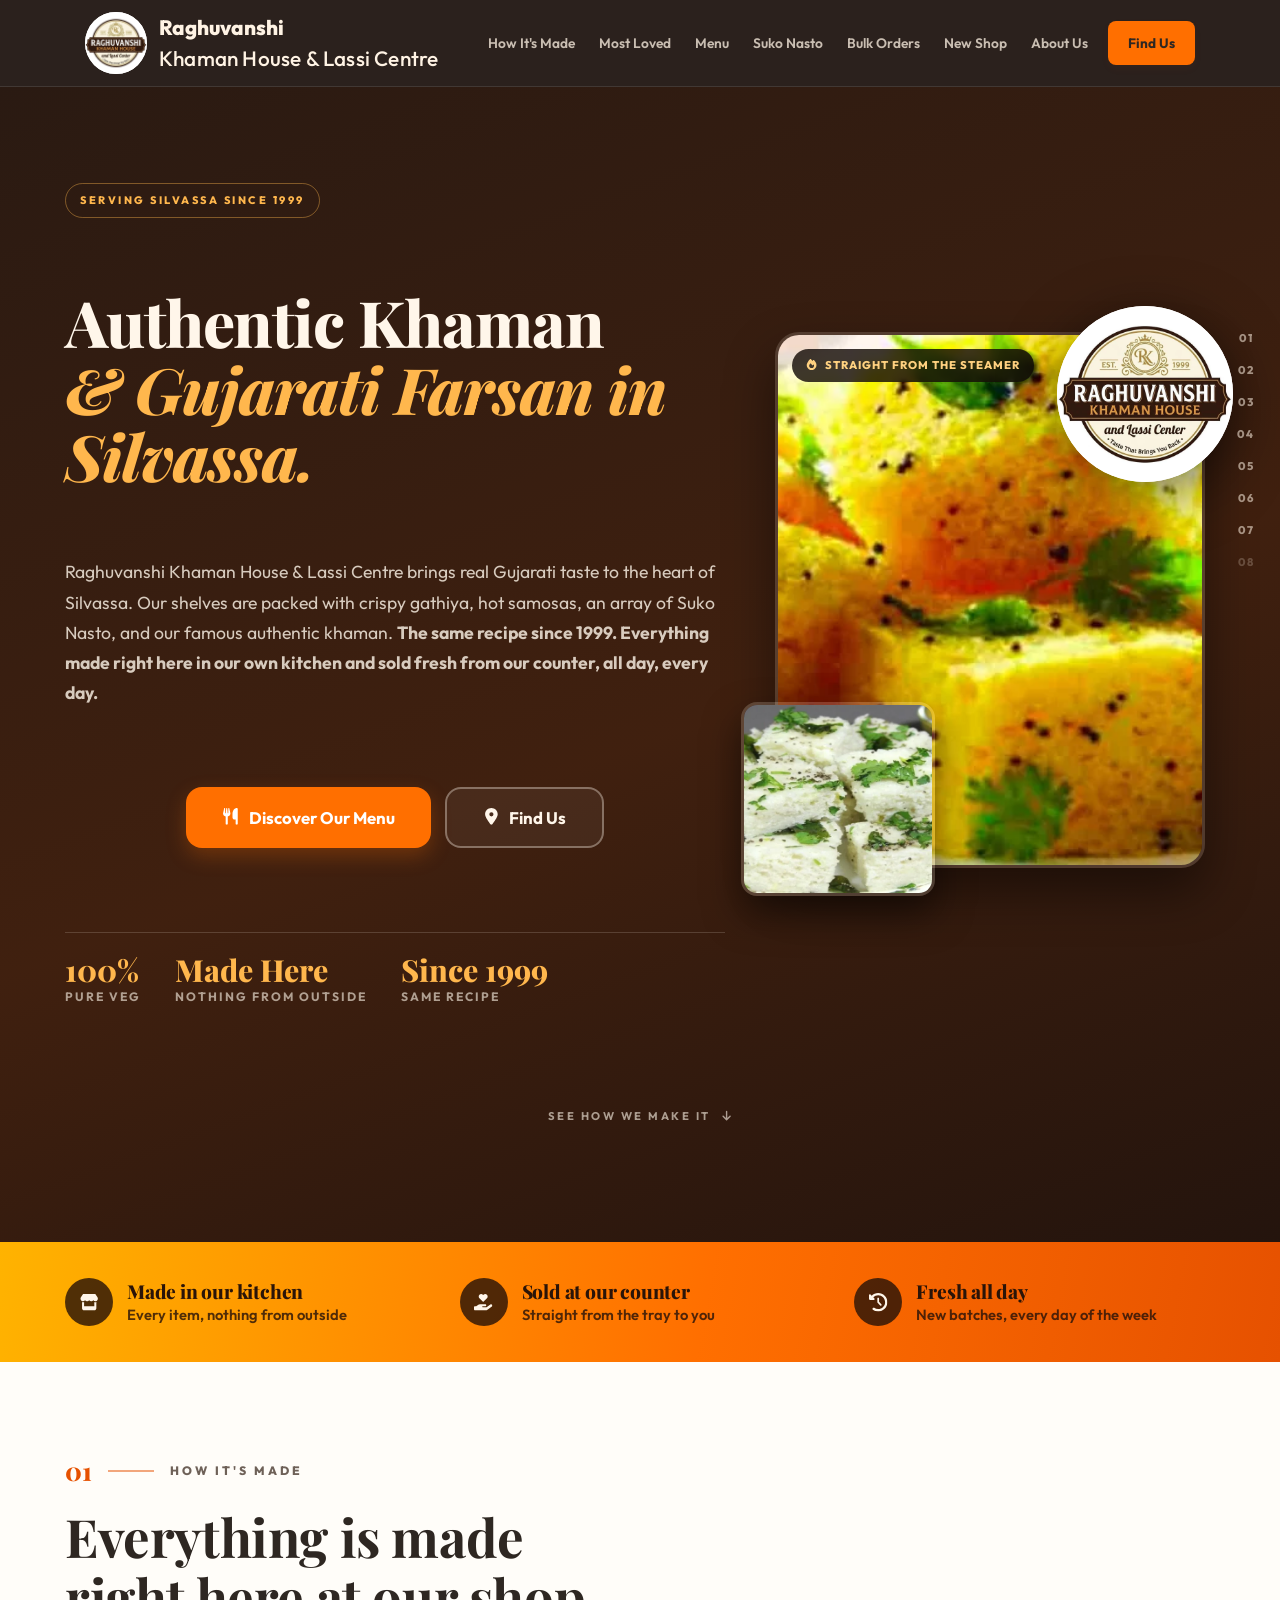
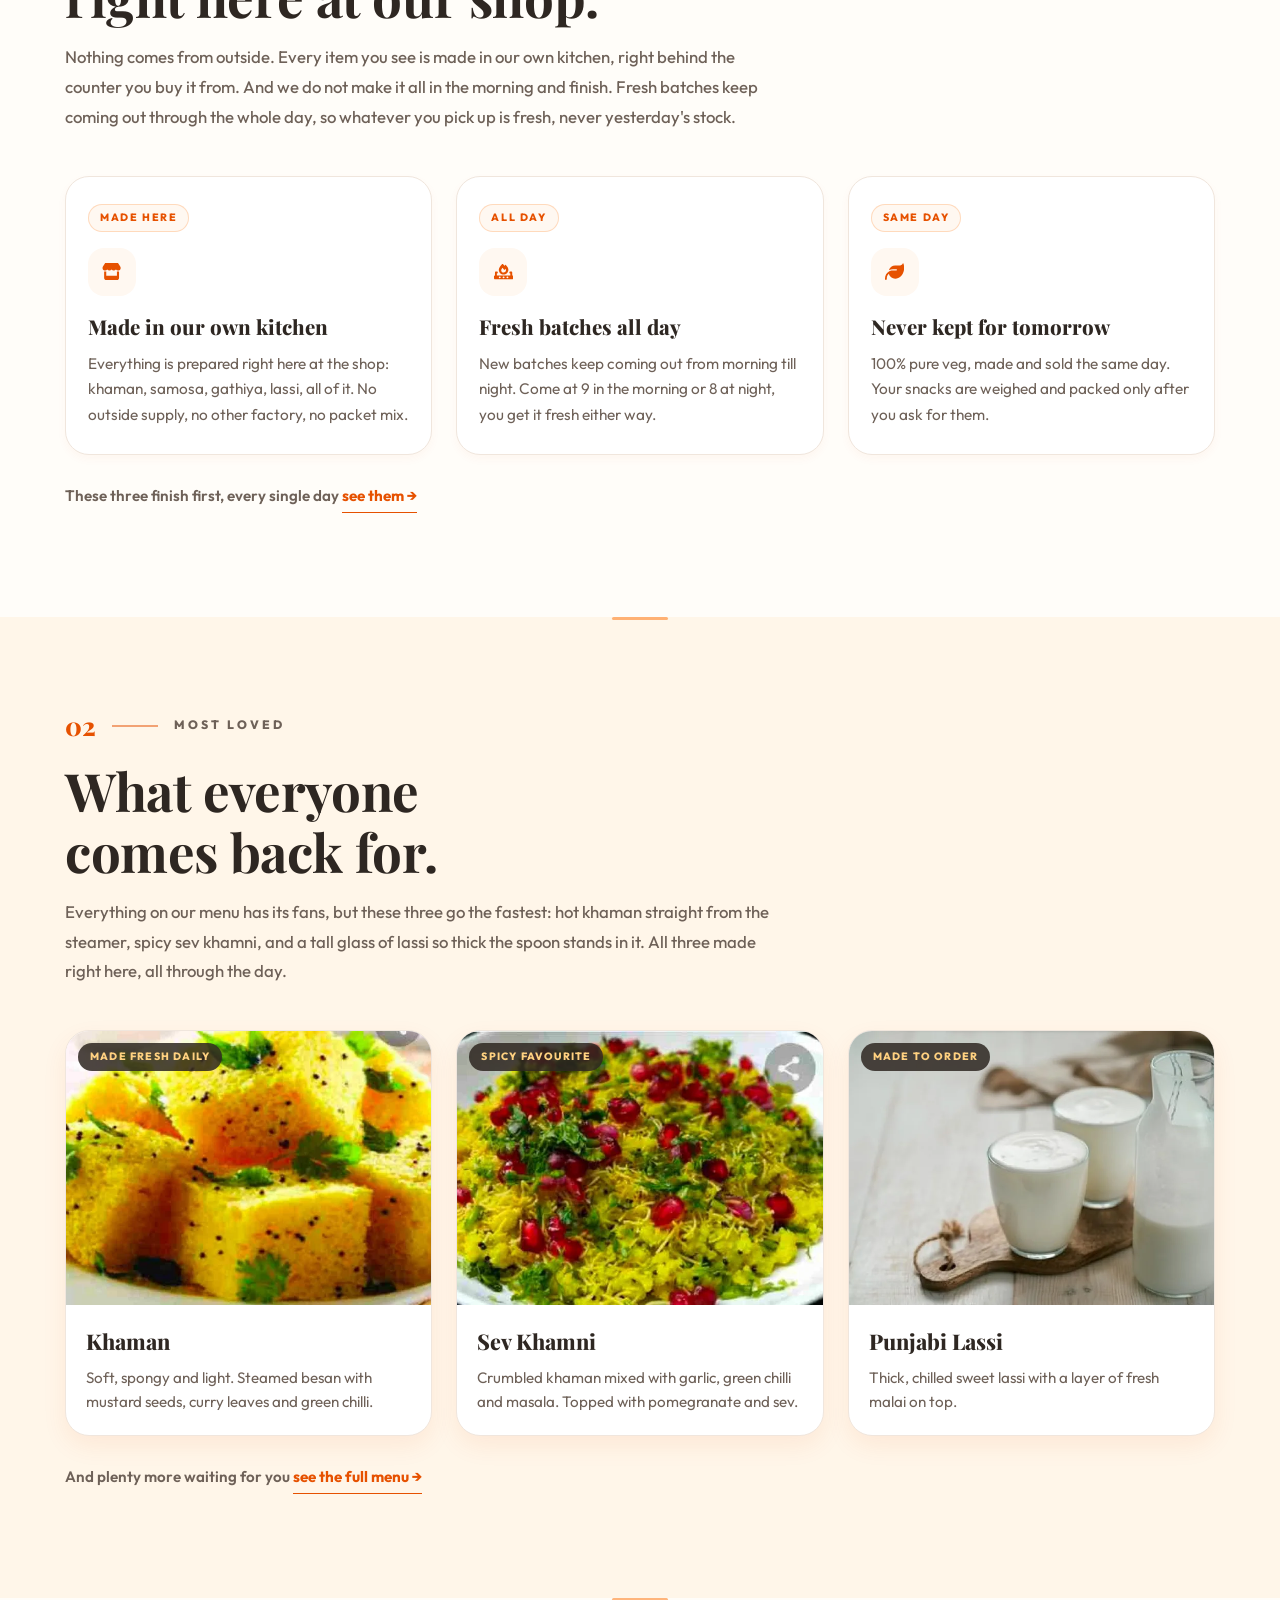
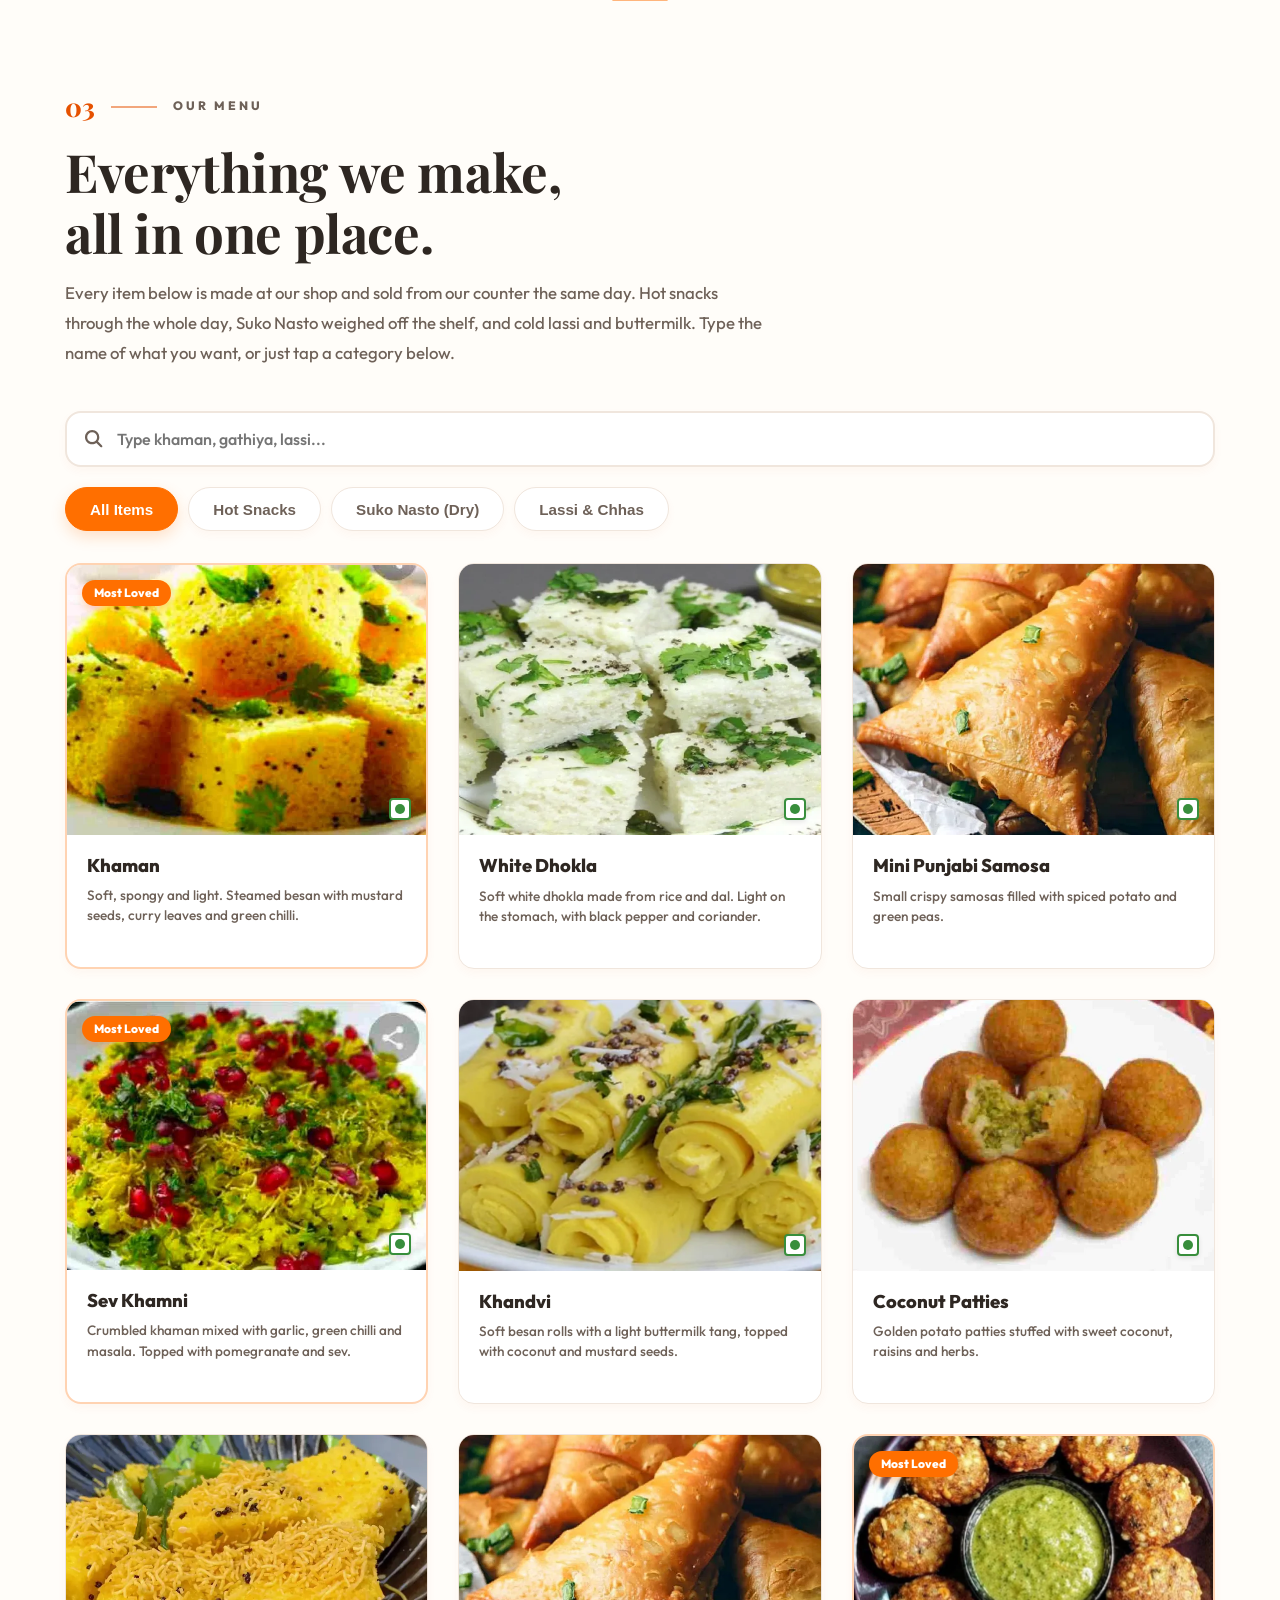
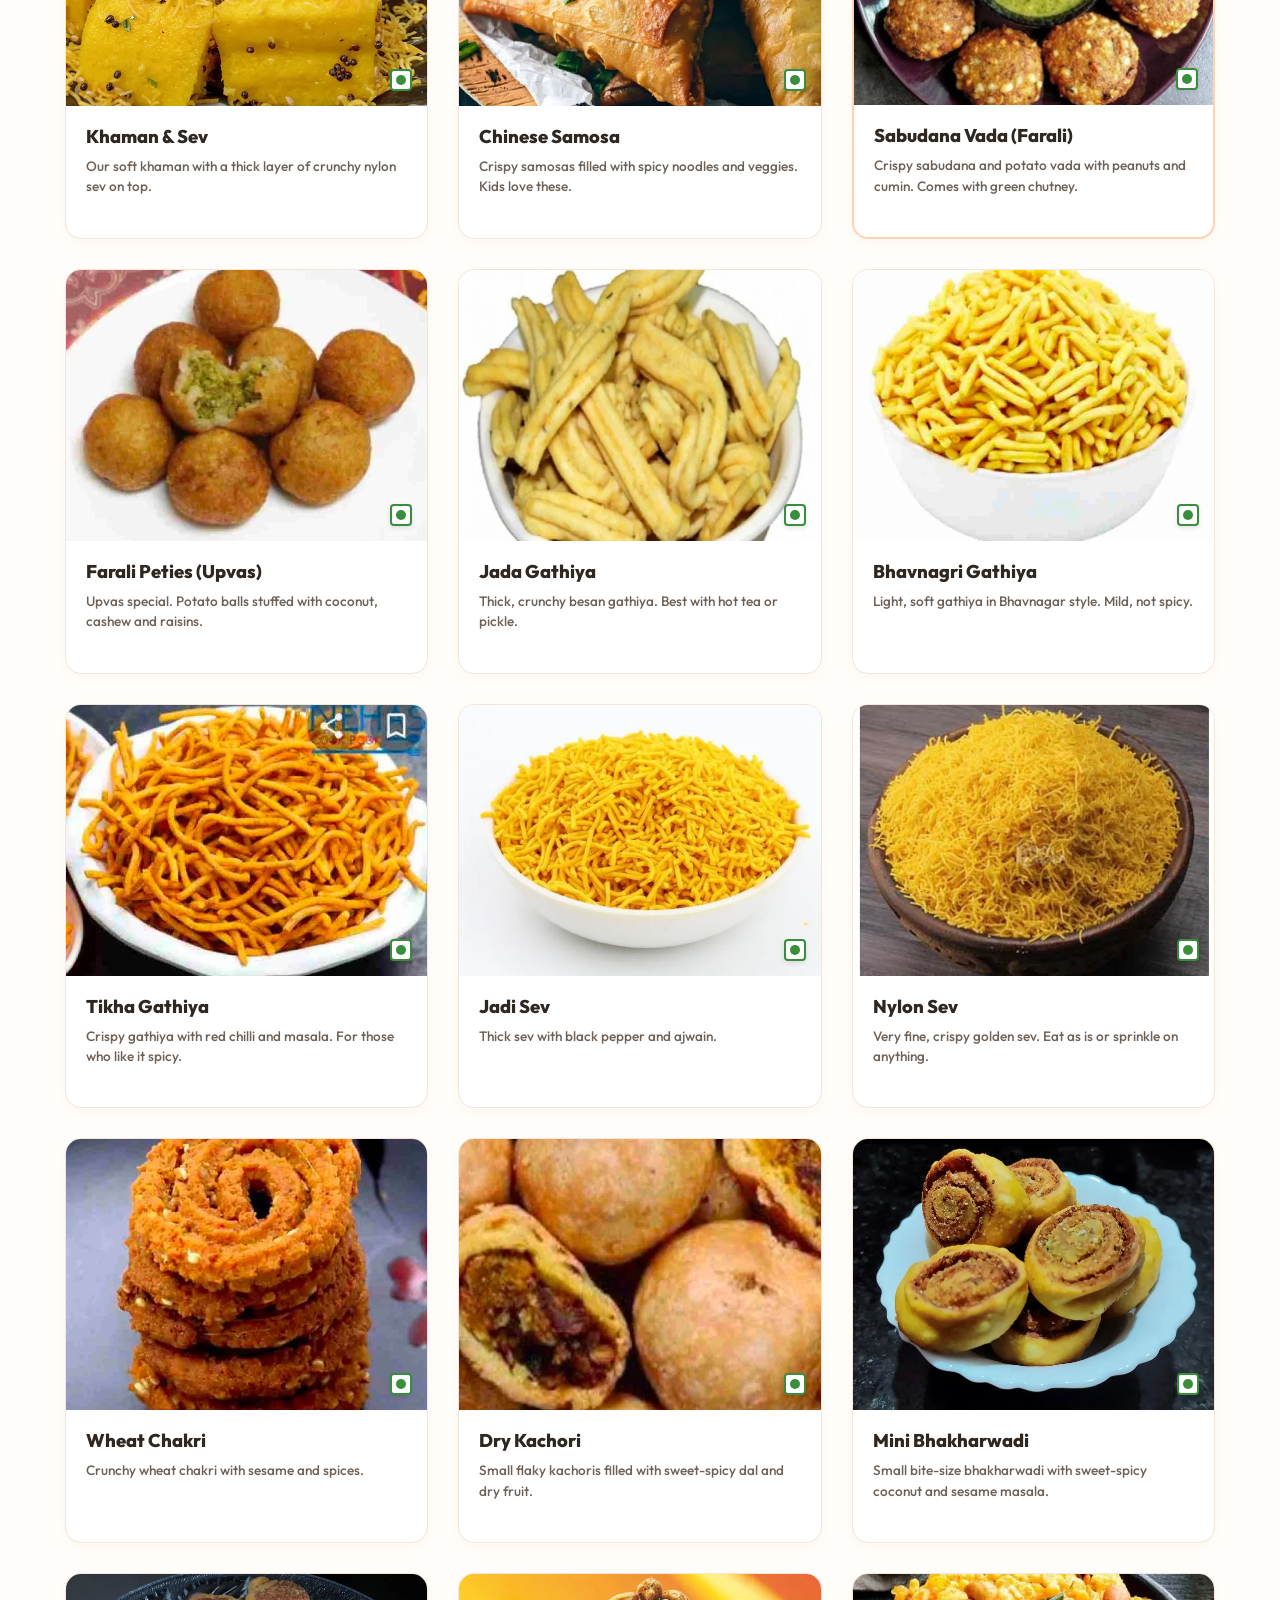
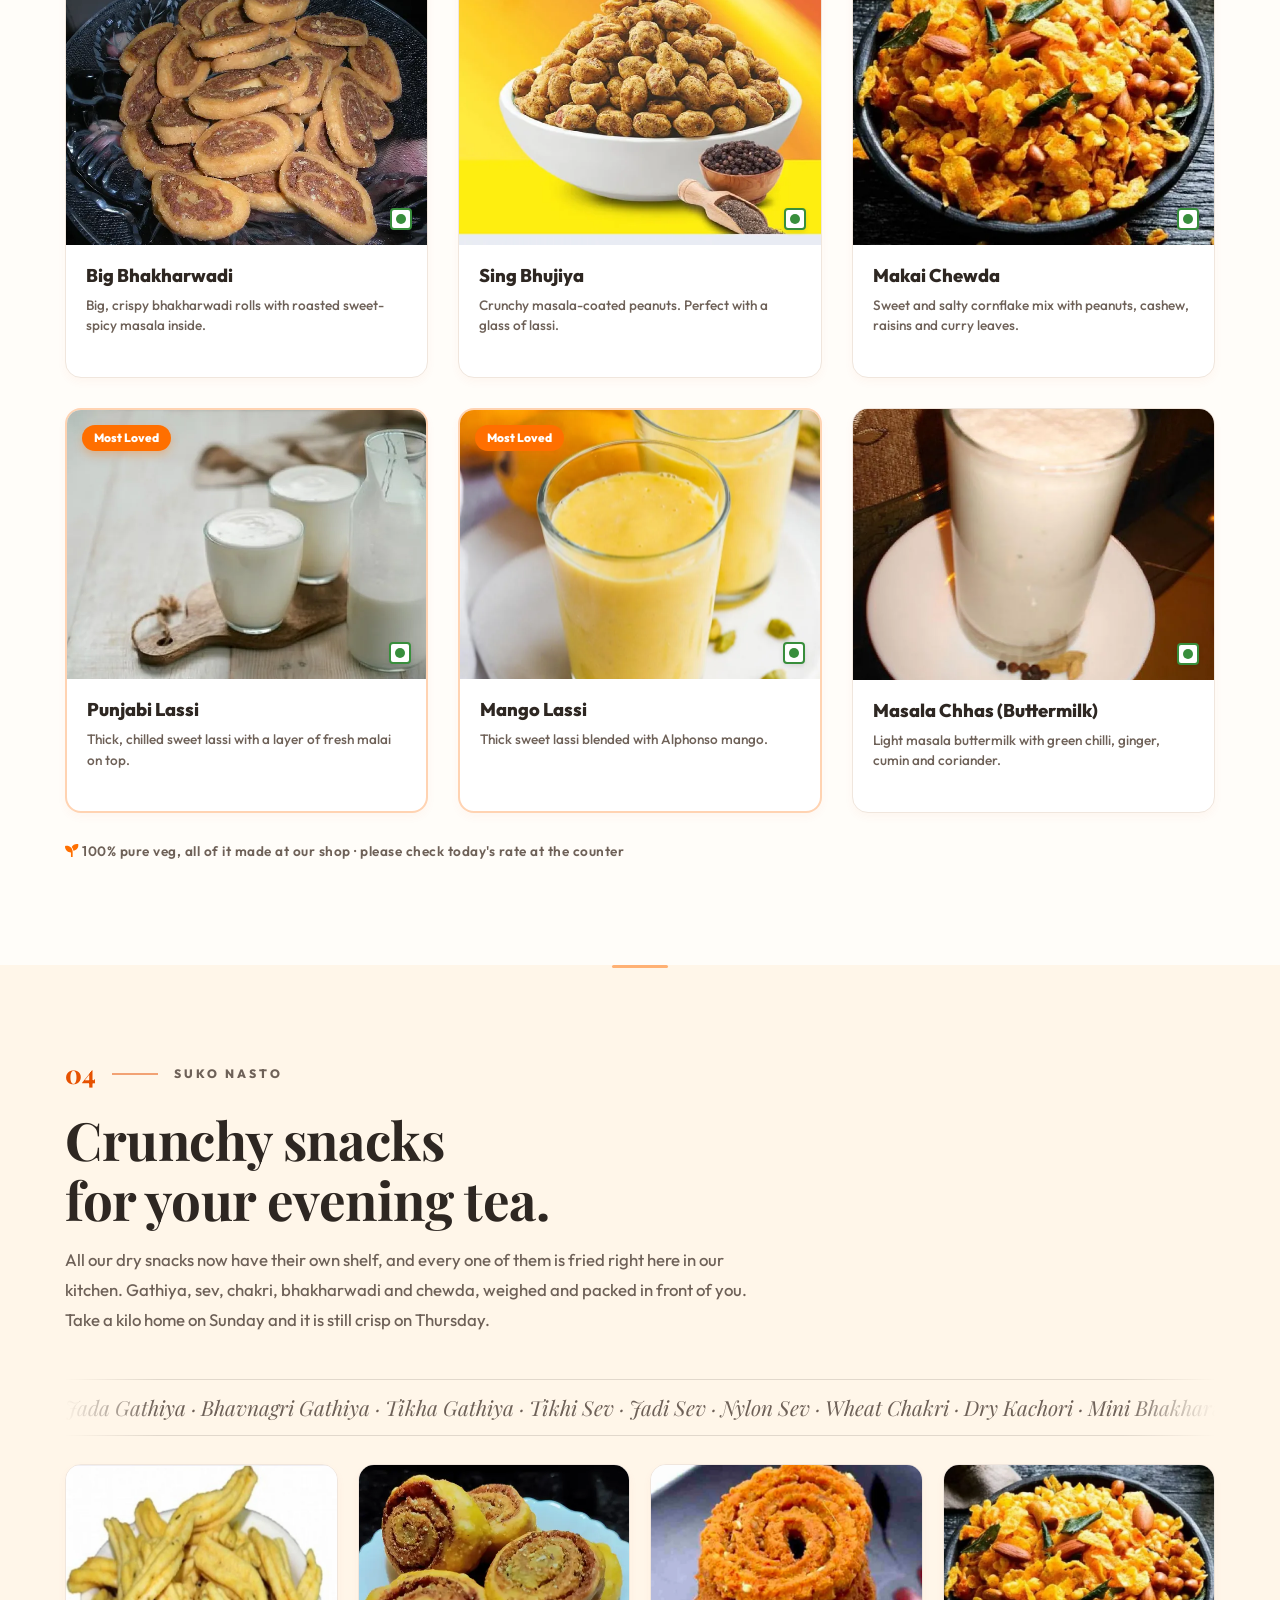
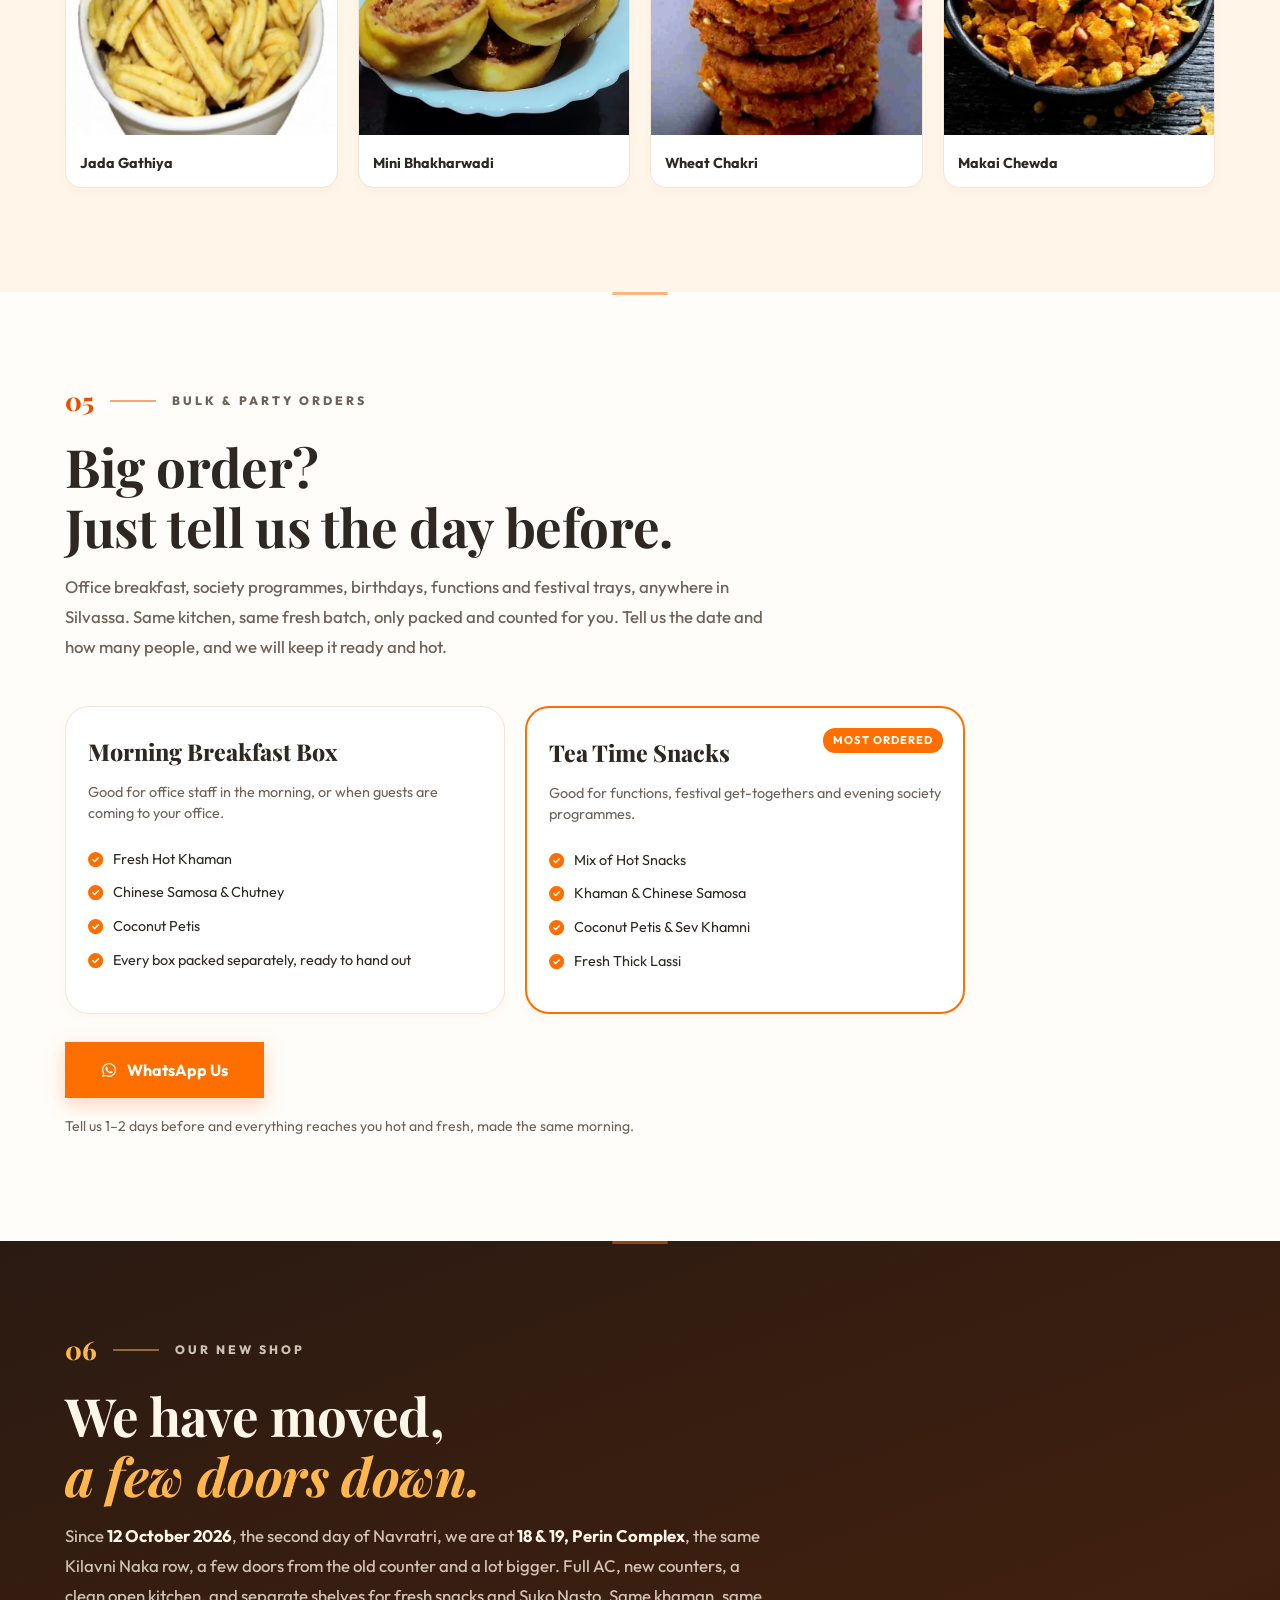
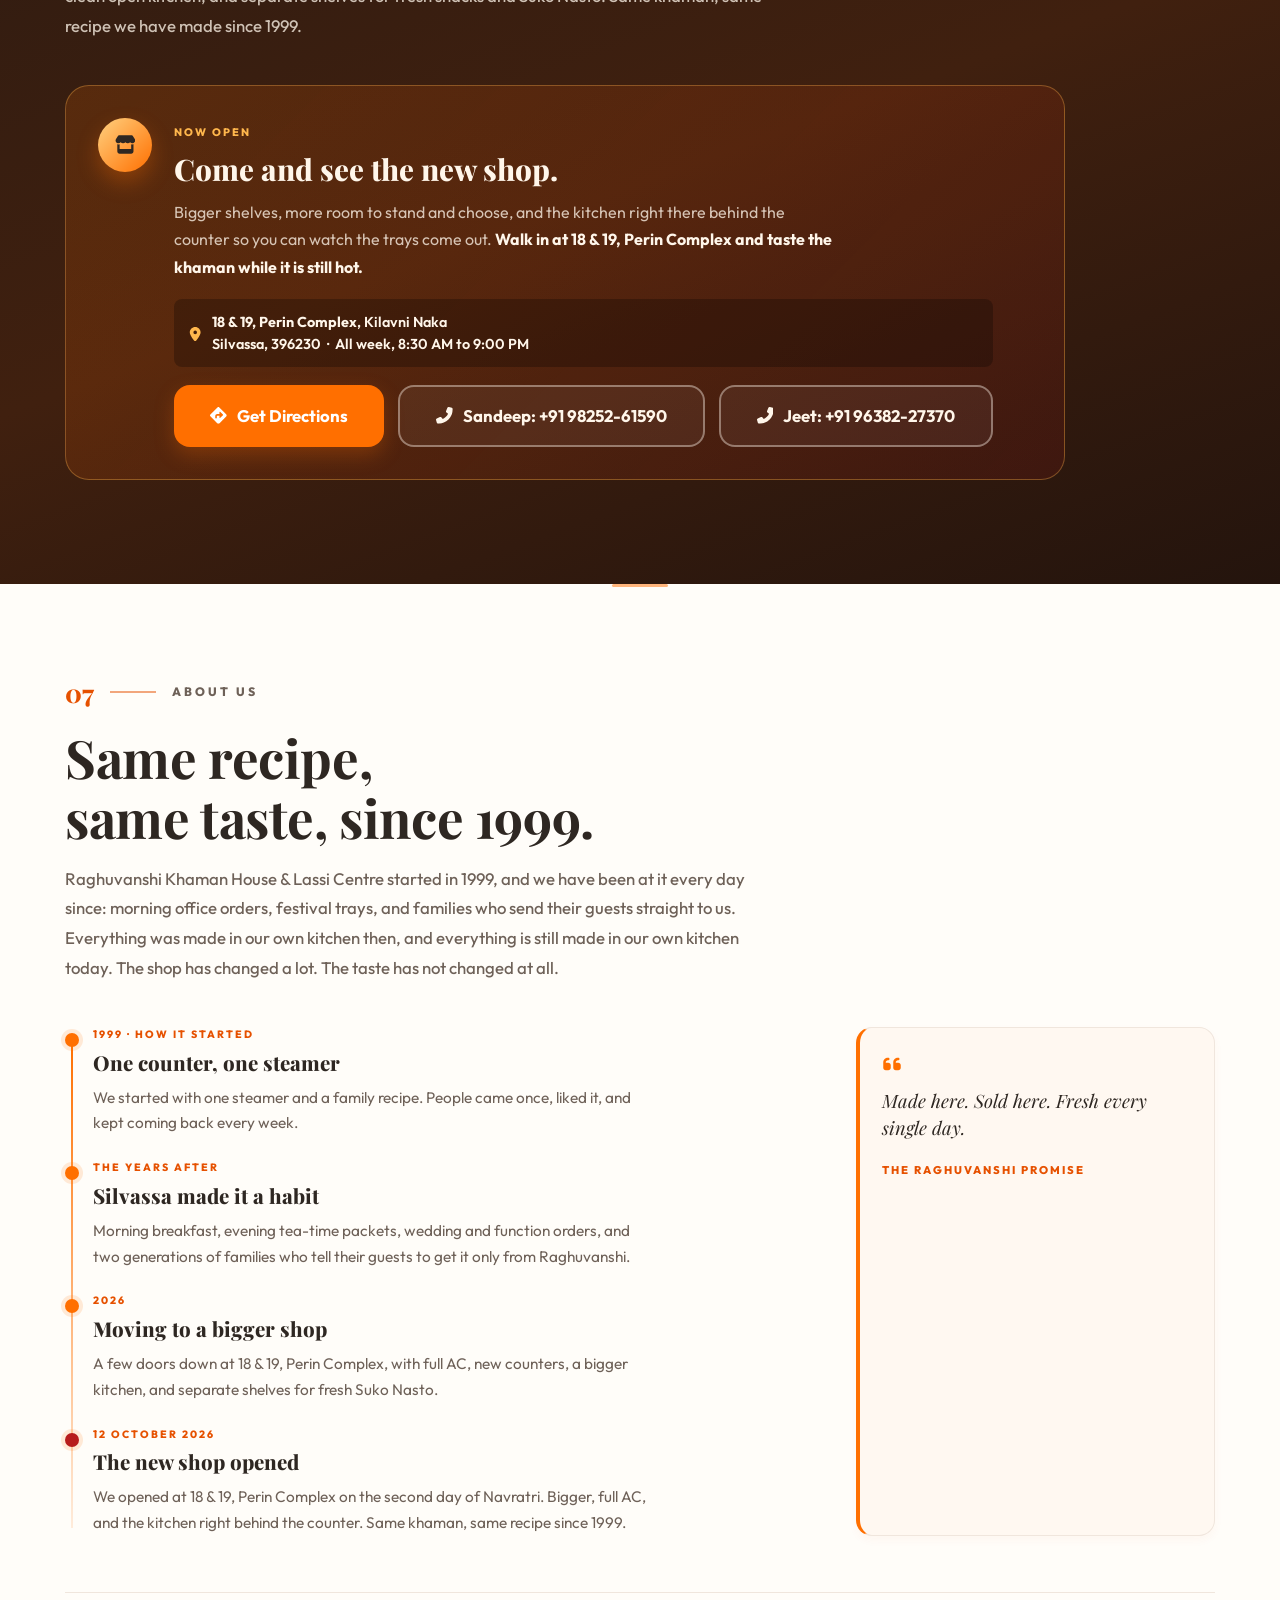
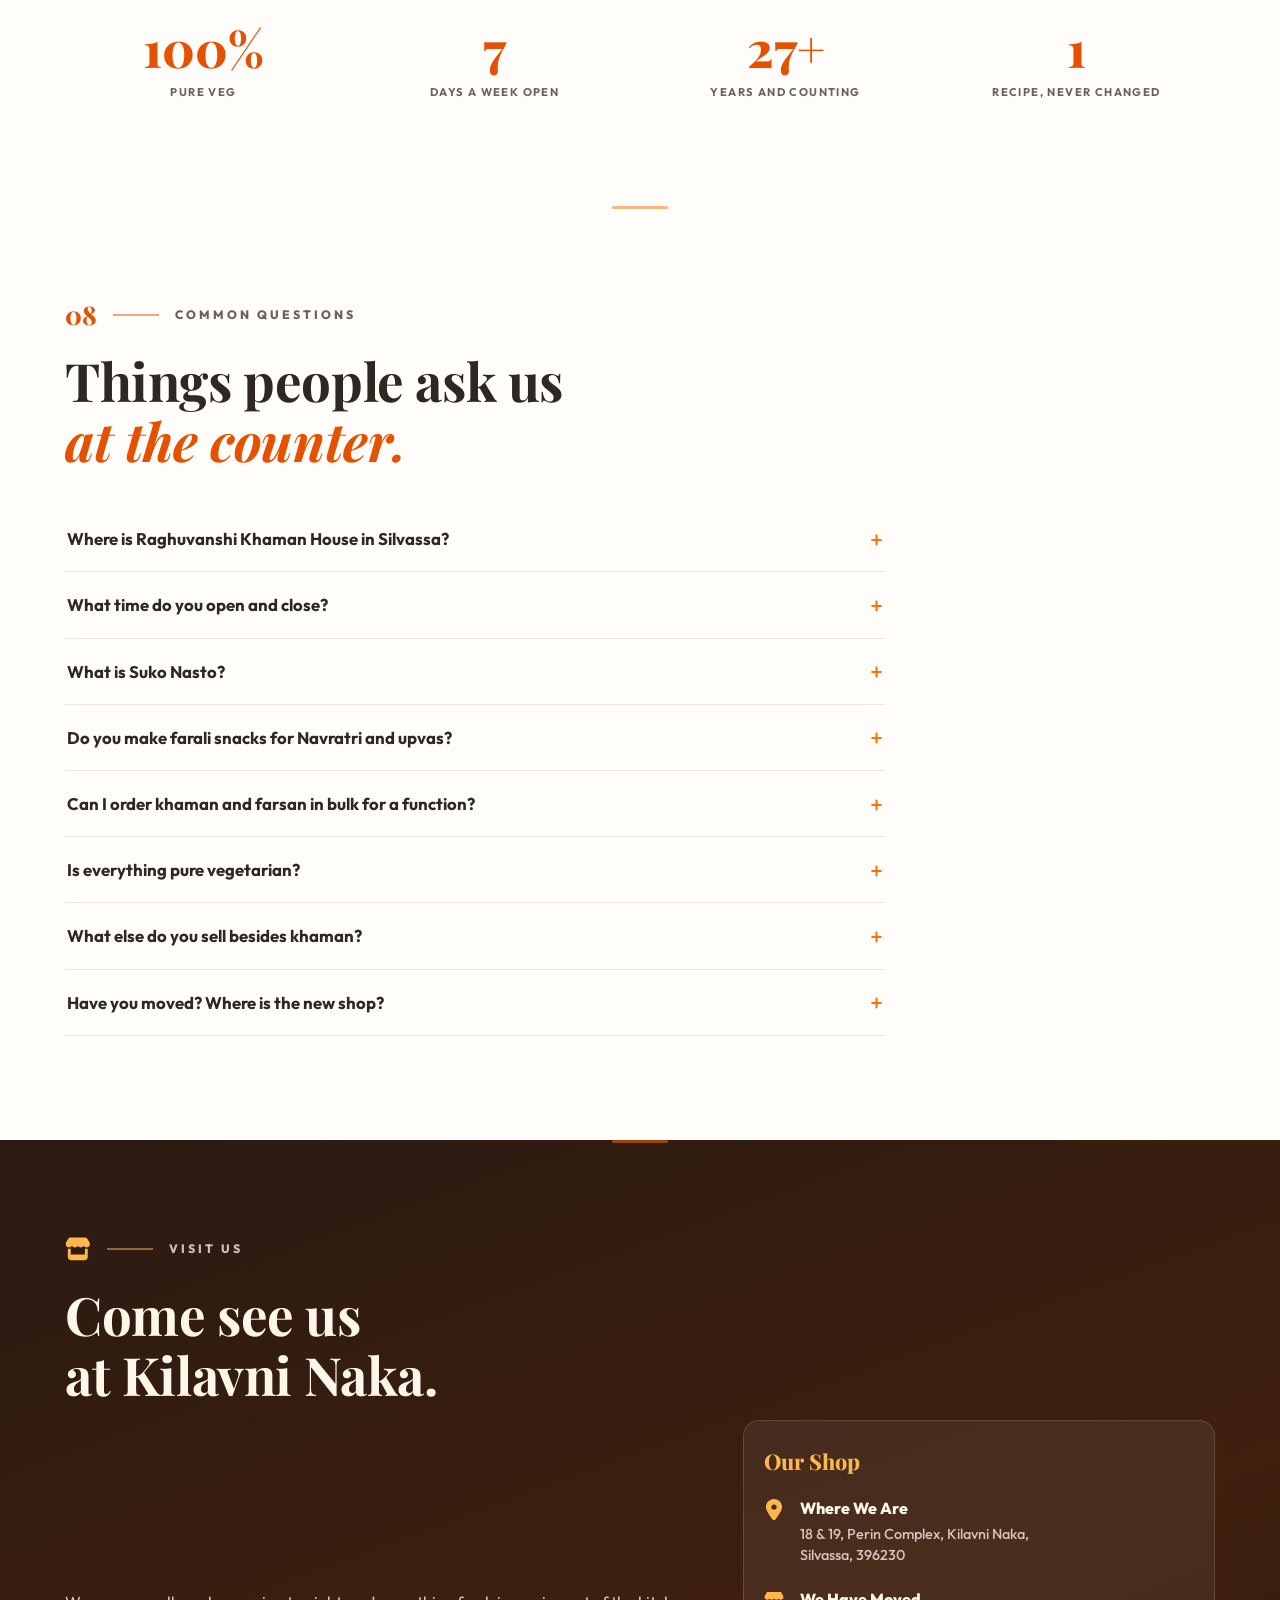
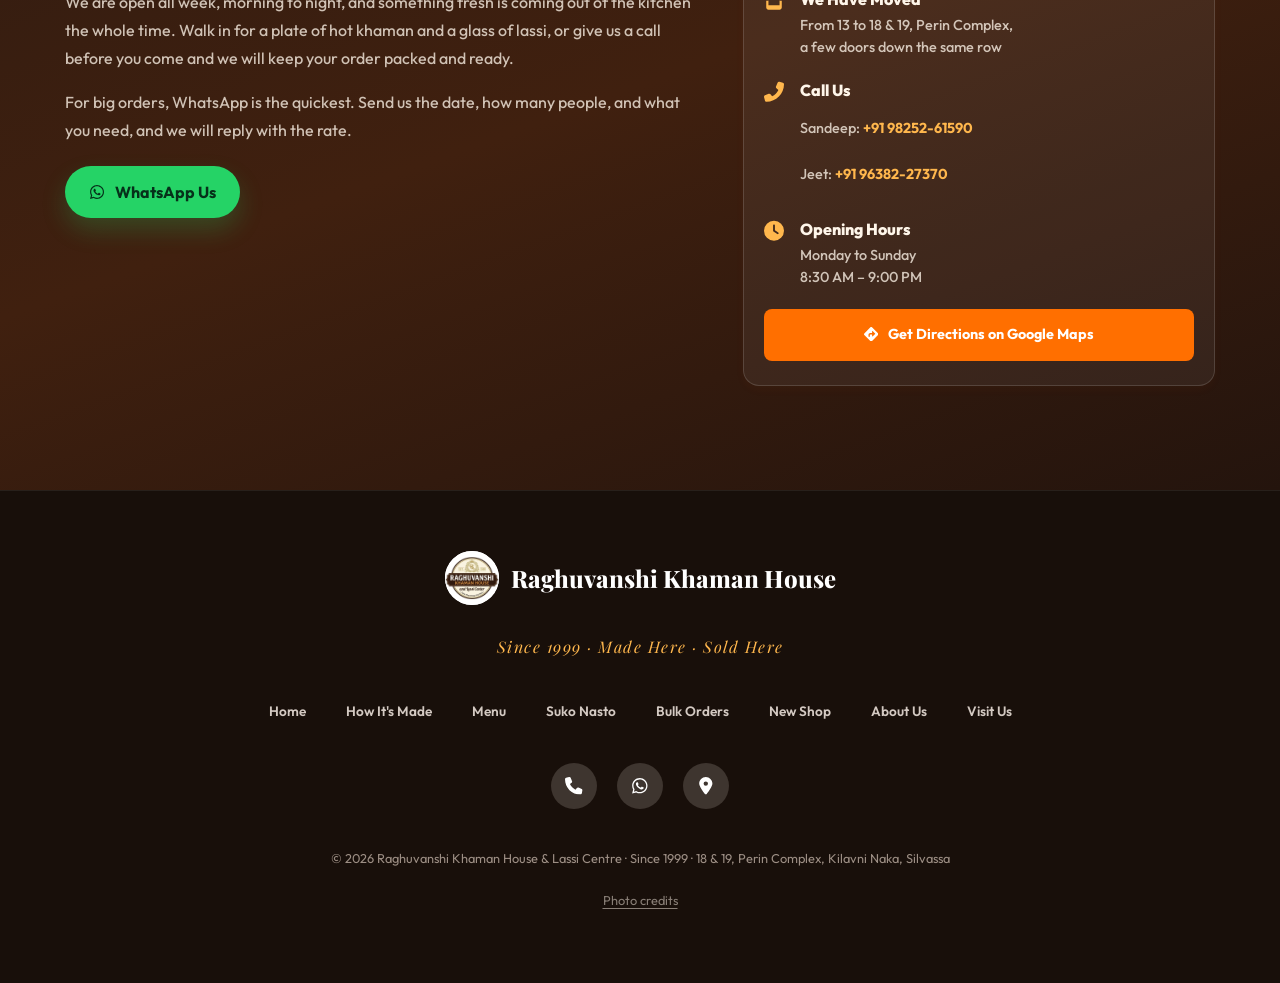
==== commit 92772f7a: "feat: the new shop is open, so the site stops announcing it The re-opening pop-up is removed, along " ====
--- a/index.html
+++ b/index.html
@@ -7,7 +7,7 @@
   <title>Raghuvanshi Khaman House &amp; Lassi Centre · Khaman, Farsan &amp; Suko Nasto in Silvassa</title>
   <!-- SEO Meta Tags -->
   <meta name="description"
-    content="Gujarati khaman, dhokla, khandvi, sev khamni, samosa, gathiya, sev, bhakharwadi, Suko Nasto and thick lassi, made in our own kitchen at Kilavni Naka, Silvassa since 1999. Pure veg, fresh all day, bulk orders for functions. New shop opens 12 October 2026.">
+    content="Gujarati khaman, dhokla, khandvi, sev khamni, samosa, gathiya, sev, bhakharwadi, Suko Nasto and thick lassi, made in our own kitchen at Kilavni Naka, Silvassa since 1999. Pure veg, fresh all day, bulk orders for functions. Now at our new shop, 18 &amp; 19, Perin Complex.">
   <meta name="theme-color" content="#2A1A12">
   <meta name="format-detection" content="telephone=yes">
   <link rel="icon" href="images/favicon.png" type="image/png">
@@ -21,7 +21,7 @@
   <meta property="og:site_name" content="Raghuvanshi Khaman House &amp; Lassi Centre">
   <meta property="og:title" content="Raghuvanshi Khaman House &amp; Lassi Centre · Silvassa, Since 1999">
   <meta property="og:description"
-    content="Making Gujarati farsan since 1999. Khaman, dhokla, samosa, gathiya, Suko Nasto and thick lassi. Every item made in our own kitchen and sold fresh, all day, every day. New shop opens 12 October 2026, the second day of Navratri. Kilavni Naka, Silvassa.">
+    content="Making Gujarati farsan since 1999. Khaman, dhokla, samosa, gathiya, Suko Nasto and thick lassi. Every item made in our own kitchen and sold fresh, all day, every day. Now at our bigger new shop, 18 &amp; 19, Perin Complex, Kilavni Naka, Silvassa.">
   <!-- 1200x630 is what Facebook, WhatsApp and Twitter want for a large preview.
        Anything smaller gets shown as a little thumbnail instead. -->
   <meta property="og:image" content="https://raghuvanshikhaman.vercel.app/images/share-logo.jpg">
@@ -31,7 +31,7 @@
   <meta name="twitter:card" content="summary_large_image">
   <meta name="twitter:title" content="Raghuvanshi Khaman House &amp; Lassi Centre · Silvassa, Since 1999">
   <meta name="twitter:description"
-    content="Gujarati farsan made in our own kitchen since 1999. New shop opens 12 October 2026, the second day of Navratri. Kilavni Naka, Silvassa.">
+    content="Gujarati farsan made in our own kitchen since 1999. Now at our bigger new shop, 18 &amp; 19, Perin Complex, Kilavni Naka, Silvassa.">
   <meta name="twitter:image" content="https://raghuvanshikhaman.vercel.app/images/share-logo.jpg">
 
   <!-- Speed up the web fonts on mobile networks. Icons are drawn inline further
@@ -64,7 +64,7 @@
     "servesCuisine": "Gujarati",
     "address": {
       "@type": "PostalAddress",
-      "streetAddress": "13, Perin Complex, Kilavni Naka",
+      "streetAddress": "18 & 19, Perin Complex, Kilavni Naka",
       "addressLocality": "Silvassa",
       "addressRegion": "Dadra and Nagar Haveli and Daman and Diu",
       "postalCode": "396230",
@@ -324,7 +324,7 @@
         "name": "Where is Raghuvanshi Khaman House in Silvassa?",
         "acceptedAnswer": {
           "@type": "Answer",
-          "text": "We are at 13, Perin Complex, Kilavni Naka, Silvassa 396230, in Dadra and Nagar Haveli. From 12 October 2026 we move a few doors down to 18 & 19, Perin Complex, on the same row at Kilavni Naka."
+          "text": "We are at 18 & 19, Perin Complex, Kilavni Naka, Silvassa 396230, in Dadra and Nagar Haveli. We moved here from 13, Perin Complex on 12 October 2026, a few doors down the same row, so if you remember the old counter we are just along from it."
         }
       },
       {
@@ -377,10 +377,10 @@
       },
       {
         "@type": "Question",
-        "name": "When does the new shop open?",
+        "name": "Have you moved? Where is the new shop?",
         "acceptedAnswer": {
           "@type": "Answer",
-          "text": "Monday, 12 October 2026, the second day of Navratri, at 18 & 19, Perin Complex, Kilavni Naka. Full AC, new counters, a bigger kitchen and separate shelves for fresh snacks and Suko Nasto. Till then our counter at 13 is running as usual."
+          "text": "Yes. We opened at 18 & 19, Perin Complex, Kilavni Naka on Monday 12 October 2026, the second day of Navratri, a few doors down from the old counter at 13. Full AC, new counters, a bigger kitchen and separate shelves for fresh snacks and Suko Nasto."
         }
       }
     ]
@@ -475,7 +475,7 @@
         class="mm-map"><i class="icon"><svg><use href="#i-diamond-turn-right"></use></svg></i> Get Directions</a>
     </div>
 
-    <p class="mm-hours">13, Perin Complex, Kilavni Naka, Silvassa<br>Open all week &middot; 8:30 AM to 9:00 PM</p>
+    <p class="mm-hours">18 &amp; 19, Perin Complex, Kilavni Naka, Silvassa<br>Open all week &middot; 8:30 AM to 9:00 PM</p>
   </nav>
 
   <!-- Step rail: the reader's place in the story -->
@@ -713,7 +713,7 @@
         <p class="menu-footnote">That is everything we make. Search and the category filters need
           JavaScript, so to check what is ready today please call Sandeep at
           <a href="tel:+919825261590">+91 98252-61590</a> or Jeet at <a href="tel:+919638227370">+91 96382-27370</a>,
-          or come to 13, Perin Complex, Kilavni Naka, Silvassa (open all week, 8:30 AM to 9:00 PM).
+          or come to 18 &amp; 19, Perin Complex, Kilavni Naka, Silvassa (open all week, 8:30 AM to 9:00 PM).
         </p>
       </noscript>
 
@@ -813,7 +813,12 @@
   </section>
 
   <!-- ============================================================
-       06 · THE NEW SHOP  (blurred preview + invitation to visit)
+       06 · THE NEW SHOP  (open since 12 October 2026)
+       The two blurred teaser photos that used to sit here were stock images
+       of somebody else's shop, usable only because they were blurred. They
+       are gone. When real photographs of 18 & 19 exist, drop them in here as
+       an ordinary gallery: no blur, no "come and see it" framing, the shop
+       is open.
        ============================================================ -->
   <section class="story-block newshop-section" id="newshop" data-tone="deep">
     <div class="block-inner">
@@ -823,51 +828,24 @@
         <span class="sec-label">Our New Shop</span>
       </div>
 
-      <h2 class="sec-title reveal">A bigger new shop,<br><em>a few doors down.</em></h2>
-      <p class="sec-body reveal">We are moving to <strong>18 &amp; 19, Perin Complex</strong>, same Kilavni Naka, just
-        a few doors from where we are now, and a lot bigger. Full AC, new counters, a clean open kitchen, and separate
-        shelves for fresh snacks and Suko Nasto. The photos below are blurred on purpose. We want you to see it with
-        your own eyes first.</p>
-
-      <div class="teaser-grid">
-        <div class="teaser-card reveal">
-          <div class="teaser-badge">OPENING 12 OCTOBER</div>
-          <div class="teaser-img-wrapper">
-            <img src="images/shop_interior_1.webp" alt="Blurred preview of the new air-conditioned shop interior"
-              class="teaser-img">
-          </div>
-          <div class="teaser-overlay">
-            <h3>Full AC Shop</h3>
-            <p><i class="icon"><svg><use href="#i-location-dot"></use></svg></i> Visit us to see it clearly</p>
-          </div>
-        </div>
-
-        <div class="teaser-card reveal">
-          <div class="teaser-badge">OPENING 12 OCTOBER</div>
-          <div class="teaser-img-wrapper">
-            <img src="images/shop_interior_2.webp" alt="Blurred preview of the new kitchen and steamers"
-              class="teaser-img">
-          </div>
-          <div class="teaser-overlay">
-            <h3>Clean, Modern Kitchen</h3>
-            <p><i class="icon"><svg><use href="#i-location-dot"></use></svg></i> Visit us to see it clearly</p>
-          </div>
-        </div>
-      </div>
+      <h2 class="sec-title reveal">We have moved,<br><em>a few doors down.</em></h2>
+      <p class="sec-body reveal">Since <strong>12 October 2026</strong>, the second day of Navratri, we are at
+        <strong>18 &amp; 19, Perin Complex</strong>, the same Kilavni Naka row, a few doors from the old counter and a
+        lot bigger. Full AC, new counters, a clean open kitchen, and separate shelves for fresh snacks and Suko Nasto.
+        Same khaman, same recipe we have made since 1999.</p>
 
       <div class="visit-callout reveal">
-        <div class="visit-icon"><i class="icon"><svg><use href="#i-eye-low-vision"></use></svg></i></div>
+        <div class="visit-icon"><i class="icon"><svg><use href="#i-store"></use></svg></i></div>
         <div class="visit-text">
-          <span class="visit-tag">Why are these photos blurry?</span>
-          <h3>Because it is much better seen in person.</h3>
-          <p>A photo cannot give you the smell of a fresh tray, the cool AC when you walk in, or every snack on the shelf
-            hot and fresh. So we are keeping it a surprise till the new shop opens. <strong>Till then our old counter at
-              13, Perin Complex is running as usual. Walk in and taste the khaman while it is still hot.</strong></p>
+          <span class="visit-tag">Now open</span>
+          <h3>Come and see the new shop.</h3>
+          <p>Bigger shelves, more room to stand and choose, and the kitchen right there behind the counter so you can
+            watch the trays come out. <strong>Walk in at 18 &amp; 19, Perin Complex and taste the khaman while it is
+              still hot.</strong></p>
           <div class="visit-address">
             <i class="icon"><svg><use href="#i-location-dot"></use></svg></i>
-            <span><strong>Open now:</strong> 13, Perin Complex &nbsp;·&nbsp; <strong>Opening 12 October 2026:</strong>
-              18 &amp; 19, Perin Complex<br>Kilavni Naka, Silvassa, 396230 &nbsp;·&nbsp; All week, 8:30 AM to 9:00
-              PM</span>
+            <span><strong>18 &amp; 19, Perin Complex</strong>, Kilavni Naka<br>Silvassa, 396230 &nbsp;·&nbsp; All week,
+              8:30 AM to 9:00 PM</span>
           </div>
           <div class="visit-actions">
             <a href="https://maps.google.com/?q=Raghuvanshi+Khaman,+Silvassa" target="_blank"
@@ -929,9 +907,9 @@
           <div class="tl-item reveal is-next">
             <div class="tl-dot"></div>
             <span class="tl-when">12 October 2026</span>
-            <h3>Grand re-opening</h3>
-            <p>We open the new shop on the second day of Navratri, a good day to start something new. Till then the
-              kitchen is running and our counter at 13, Perin Complex is open as usual.</p>
+            <h3>The new shop opened</h3>
+            <p>We opened at 18 &amp; 19, Perin Complex on the second day of Navratri. Bigger, full AC, and the
+              kitchen right behind the counter. Same khaman, same recipe since 1999.</p>
           </div>
         </div>
 
@@ -975,9 +953,9 @@
       <div class="faq-list reveal">
         <details class="faq-item">
           <summary>Where is Raghuvanshi Khaman House in Silvassa?</summary>
-          <p>We are at 13, Perin Complex, Kilavni Naka, Silvassa 396230, in Dadra and Nagar Haveli.
-            From 12 October 2026 we move a few doors down to 18 &amp; 19, Perin Complex, on the same
-            row at Kilavni Naka.</p>
+          <p>We are at 18 &amp; 19, Perin Complex, Kilavni Naka, Silvassa 396230, in Dadra and Nagar
+            Haveli. We moved here from 13, Perin Complex on 12 October 2026, a few doors down the
+            same row, so if you remember the old counter we are just along from it.</p>
         </details>
 
         <details class="faq-item">
@@ -1025,10 +1003,10 @@
         </details>
 
         <details class="faq-item">
-          <summary>When does the new shop open?</summary>
-          <p>Monday, 12 October 2026, the second day of Navratri, at 18 &amp; 19, Perin Complex,
-            Kilavni Naka. Full AC, new counters, a bigger kitchen and separate shelves for fresh
-            snacks and Suko Nasto. Till then our counter at 13 is running as usual.</p>
+          <summary>Have you moved? Where is the new shop?</summary>
+          <p>Yes. We opened at 18 &amp; 19, Perin Complex, Kilavni Naka on Monday 12 October 2026,
+            the second day of Navratri, a few doors down from the old counter at 13. Full AC, new
+            counters, a bigger kitchen and separate shelves for fresh snacks and Suko Nasto.</p>
         </details>
       </div>
     </div>
@@ -1065,16 +1043,16 @@
           <div class="loc-row">
             <i class="icon"><svg><use href="#i-location-dot"></use></svg></i>
             <div class="loc-details">
-              <h4>Where We Are Now</h4>
-              <p>13, Perin Complex, Kilavni Naka,<br>Silvassa, 396230</p>
+              <h4>Where We Are</h4>
+              <p>18 &amp; 19, Perin Complex, Kilavni Naka,<br>Silvassa, 396230</p>
             </div>
           </div>
 
           <div class="loc-row">
             <i class="icon"><svg><use href="#i-store"></use></svg></i>
             <div class="loc-details">
-              <h4>Opening 12 October 2026</h4>
-              <p>18 &amp; 19, Perin Complex, Kilavni Naka,<br>Silvassa, 396230</p>
+              <h4>We Have Moved</h4>
+              <p>From 13 to 18 &amp; 19, Perin Complex,<br>a few doors down the same row</p>
             </div>
           </div>
 
@@ -1130,7 +1108,7 @@
           class="social-circle" aria-label="Find us on Google Maps"><i class="icon"><svg><use href="#i-location-dot"></use></svg></i></a>
       </div>
       <div>
-        <p class="copyright">&copy; 2026 Raghuvanshi Khaman House &amp; Lassi Centre &middot; Since 1999 &middot; 13,
+        <p class="copyright">&copy; 2026 Raghuvanshi Khaman House &amp; Lassi Centre &middot; Since 1999 &middot; 18 &amp; 19,
           Perin Complex, Kilavni Naka, Silvassa</p>
         <p class="copyright"><a href="CREDITS.md" class="credits-link">Photo credits</a></p>
       </div>
@@ -1139,37 +1117,6 @@
 
   <!-- ============ MODALS ============ -->
 
-  <!-- Re-opening Announcement Modal -->
-  <div class="modal-backdrop" id="reopening-modal">
-    <div class="modal-container" style="max-width: 450px;">
-      <div class="modal-header" style="border-bottom: none;">
-        <div></div>
-        <button class="modal-close-btn" onclick="dismissReopening()">&times;</button>
-      </div>
-      <div class="modal-body" style="padding-top: 0;">
-        <div class="announcement-box">
-          <div class="announce-badge">ANNOUNCEMENT</div>
-          <h2 class="announce-title">The Grand Re-Opening of <span>Raghuvanshi</span>!</h2>
-          <p class="announce-desc">We are moving a few doors down to 18 &amp; 19, Perin Complex, with full AC, new counters,
-            and separate shelves for fresh snacks and Suko Nasto. Same khaman, same taste we have made since 1999. We
-            open on the second day of Navratri, and we would love to see you there. Till then, our counter at 13 is
-            running as usual.</p>
-
-          <div class="announce-info">
-            <p><i class="icon"><svg><use href="#i-bullhorn"></use></svg></i> <strong>Opening Date:</strong>
-              <strong class="date-strong">Monday, 12 October 2026</strong>, the second day of
-              <strong class="date-strong">Navratri</strong></p>
-            <p><i class="icon"><svg><use href="#i-location-dot"></use></svg></i> <strong>New shop:</strong> 18 &amp; 19, Perin Complex, Kilavni
-              Naka, Silvassa</p>
-          </div>
-
-          <button class="announce-btn" onclick="dismissReopening()">
-            See the Menu
-          </button>
-        </div>
-      </div>
-    </div>
-  </div>
 
 
   <!-- Sticky invitation -->
--- a/style.css
+++ b/style.css
@@ -362,15 +362,6 @@
 }
 
 /* Re-opening Teaser Grid */
-.teaser-section {
-  padding: 80px 20px;
-  background-color: var(--primary-light);
-  border-top: 1px solid var(--border);
-  border-bottom: 1px solid var(--border);
-  text-align: center;
-  position: relative;
-  overflow: hidden;
-}
 
 .section-tag {
   color: var(--accent);
@@ -394,91 +385,6 @@
   margin: 0 auto 48px auto;
   color: var(--text-muted);
   font-weight: 500;
-}
-
-.teaser-grid {
-  max-width: 1000px;
-  margin: 0 auto;
-  display: grid;
-  grid-template-columns: 1fr 1fr;
-  gap: 30px;
-}
-
-.teaser-card {
-  background-color: var(--card-bg);
-  border-radius: var(--radius-md);
-  overflow: hidden;
-  box-shadow: var(--shadow-md);
-  border: 1px solid var(--border);
-  position: relative;
-}
-
-.teaser-img-wrapper {
-  position: relative;
-  aspect-ratio: 16/10;
-  width: 100%;
-  overflow: hidden;
-  background-color: #f7ede2;
-}
-
-.teaser-img {
-  width: 100%;
-  height: 100%;
-  object-fit: cover;
-  filter: blur(18px) brightness(0.9);
-  transition: filter 0.5s ease;
-}
-
-.teaser-card:hover .teaser-img {
-  filter: blur(12px) brightness(0.95);
-}
-
-.teaser-overlay {
-  position: absolute;
-  top: 0;
-  left: 0;
-  width: 100%;
-  height: 100%;
-  background: linear-gradient(to bottom, rgba(0,0,0,0.1), rgba(0,0,0,0.6));
-  display: flex;
-  flex-direction: column;
-  justify-content: flex-end;
-  align-items: center;
-  padding: 30px;
-  color: white;
-}
-
-.teaser-overlay h3 {
-  color: white;
-  font-size: 1.5rem;
-  font-weight: 800;
-  margin-bottom: 6px;
-  text-shadow: 0 2px 4px rgba(0,0,0,0.5);
-}
-
-.teaser-overlay p {
-  font-size: 0.9rem;
-  font-weight: 600;
-  color: var(--primary-light);
-  letter-spacing: 1px;
-  text-transform: uppercase;
-  text-shadow: 0 1px 3px rgba(0,0,0,0.5);
-}
-
-.teaser-badge {
-  position: absolute;
-  top: 20px;
-  right: 20px;
-  /* The badge comes before .teaser-img-wrapper and .teaser-overlay in the markup,
-     and all three are positioned, so without this it paints underneath them. */
-  z-index: 2;
-  background-color: var(--accent);
-  color: white;
-  padding: 8px 16px;
-  border-radius: 100px;
-  font-weight: 800;
-  font-size: 0.8rem;
-  letter-spacing: 1px;
 }
 
 /* Menu Section */
@@ -1281,11 +1187,7 @@
 /* Mobile Responsiveness Rules */
 @media (max-width: 768px) {
   .nav-links { display: none; }
-  
-  .teaser-grid {
-    grid-template-columns: 1fr;
-    gap: 20px;
-  }
+
   
   .about-container {
     grid-template-columns: 1fr;
@@ -2311,34 +2213,8 @@
 .corp-note { margin-top: 18px; font-size: 0.88rem; color: var(--tone-muted); }
 
 /* --------------------------------------------------------------------------
-   06 · THE NEW SHOP
+   VISIT CALLOUT
    -------------------------------------------------------------------------- */
-.teaser-grid { display: grid; grid-template-columns: 1fr; gap: 16px; max-width: 1000px; margin: 0 0 28px; }
-
-.teaser-card {
-  background: rgba(255, 255, 255, 0.05);
-  border-color: rgba(255, 255, 255, 0.12);
-  box-shadow: 0 18px 38px rgba(0, 0, 0, 0.32);
-}
-
-.teaser-img-wrapper { aspect-ratio: 3/2; }
-.teaser-overlay { padding: 20px; }
-.teaser-overlay h3 { font-size: 1.2rem; }
-
-.teaser-overlay p {
-  display: inline-flex;
-  align-items: center;
-  gap: 8px;
-  background: var(--primary);
-  color: #fff;
-  padding: 9px 16px;
-  border-radius: 100px;
-  font-size: 0.72rem;
-  letter-spacing: 0.4px;
-}
-
-.teaser-badge { top: 14px; right: 14px; padding: 6px 12px; font-size: 0.7rem; }
-
 .visit-callout {
   display: flex;
   flex-direction: column;
@@ -2705,7 +2581,7 @@
     -webkit-backdrop-filter: blur(6px);
   }
 
-  .craft-grid, .signature-grid, .teaser-grid, .corporate-grid { grid-template-columns: 1fr 1fr; gap: 20px; }
+  .craft-grid, .signature-grid, .corporate-grid { grid-template-columns: 1fr 1fr; gap: 20px; }
   .nasto-strip { grid-template-columns: repeat(3, 1fr); gap: 18px; }
   .menu-grid { grid-template-columns: 1fr 1fr; gap: 22px; }
   .stat-row { grid-template-columns: repeat(4, 1fr); }
@@ -2746,7 +2622,6 @@
   .marquee-track span { font-size: 1.3rem; }
   .sig-img { aspect-ratio: 4/3; }
   .card-img-wrapper { aspect-ratio: 4/3; }
-  .teaser-img-wrapper { aspect-ratio: 16/10; }
 
   .filter-tabs { flex-wrap: wrap; overflow: visible; margin-right: 0; padding-right: 0; }
 }
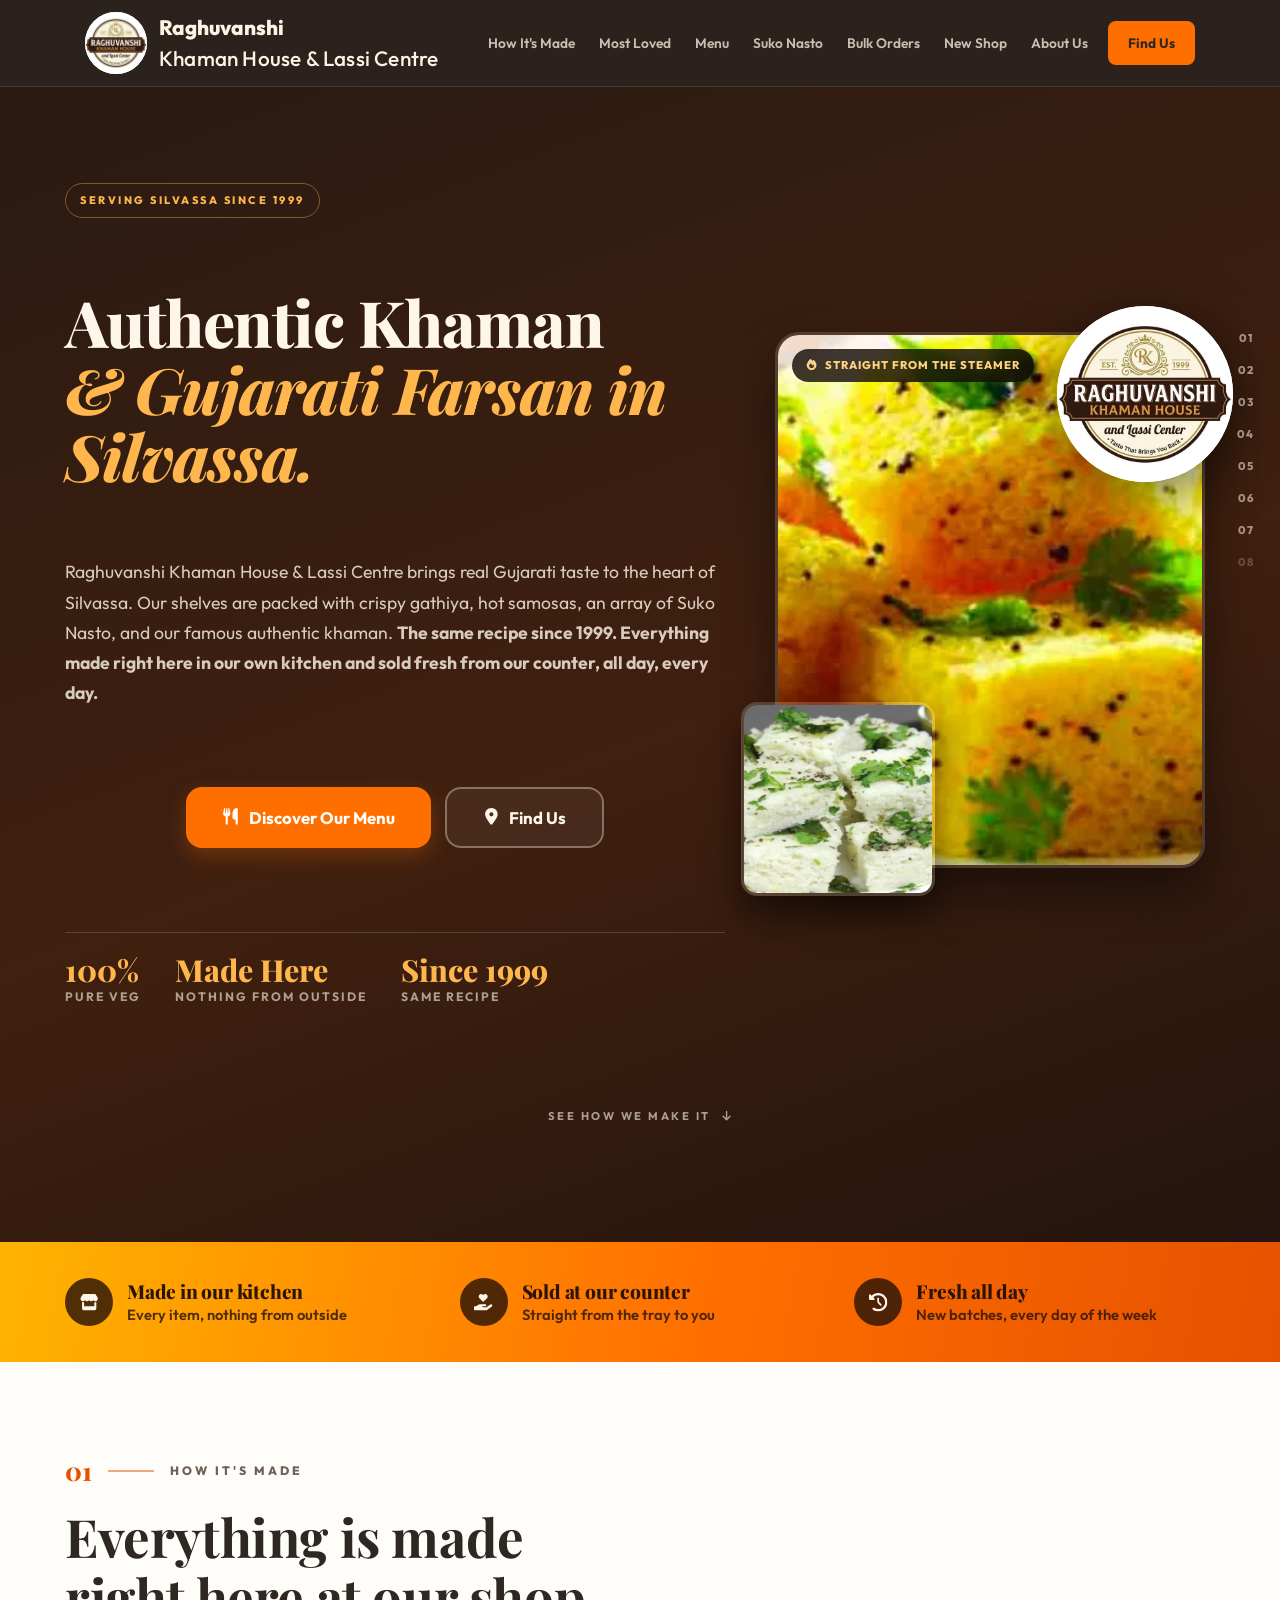
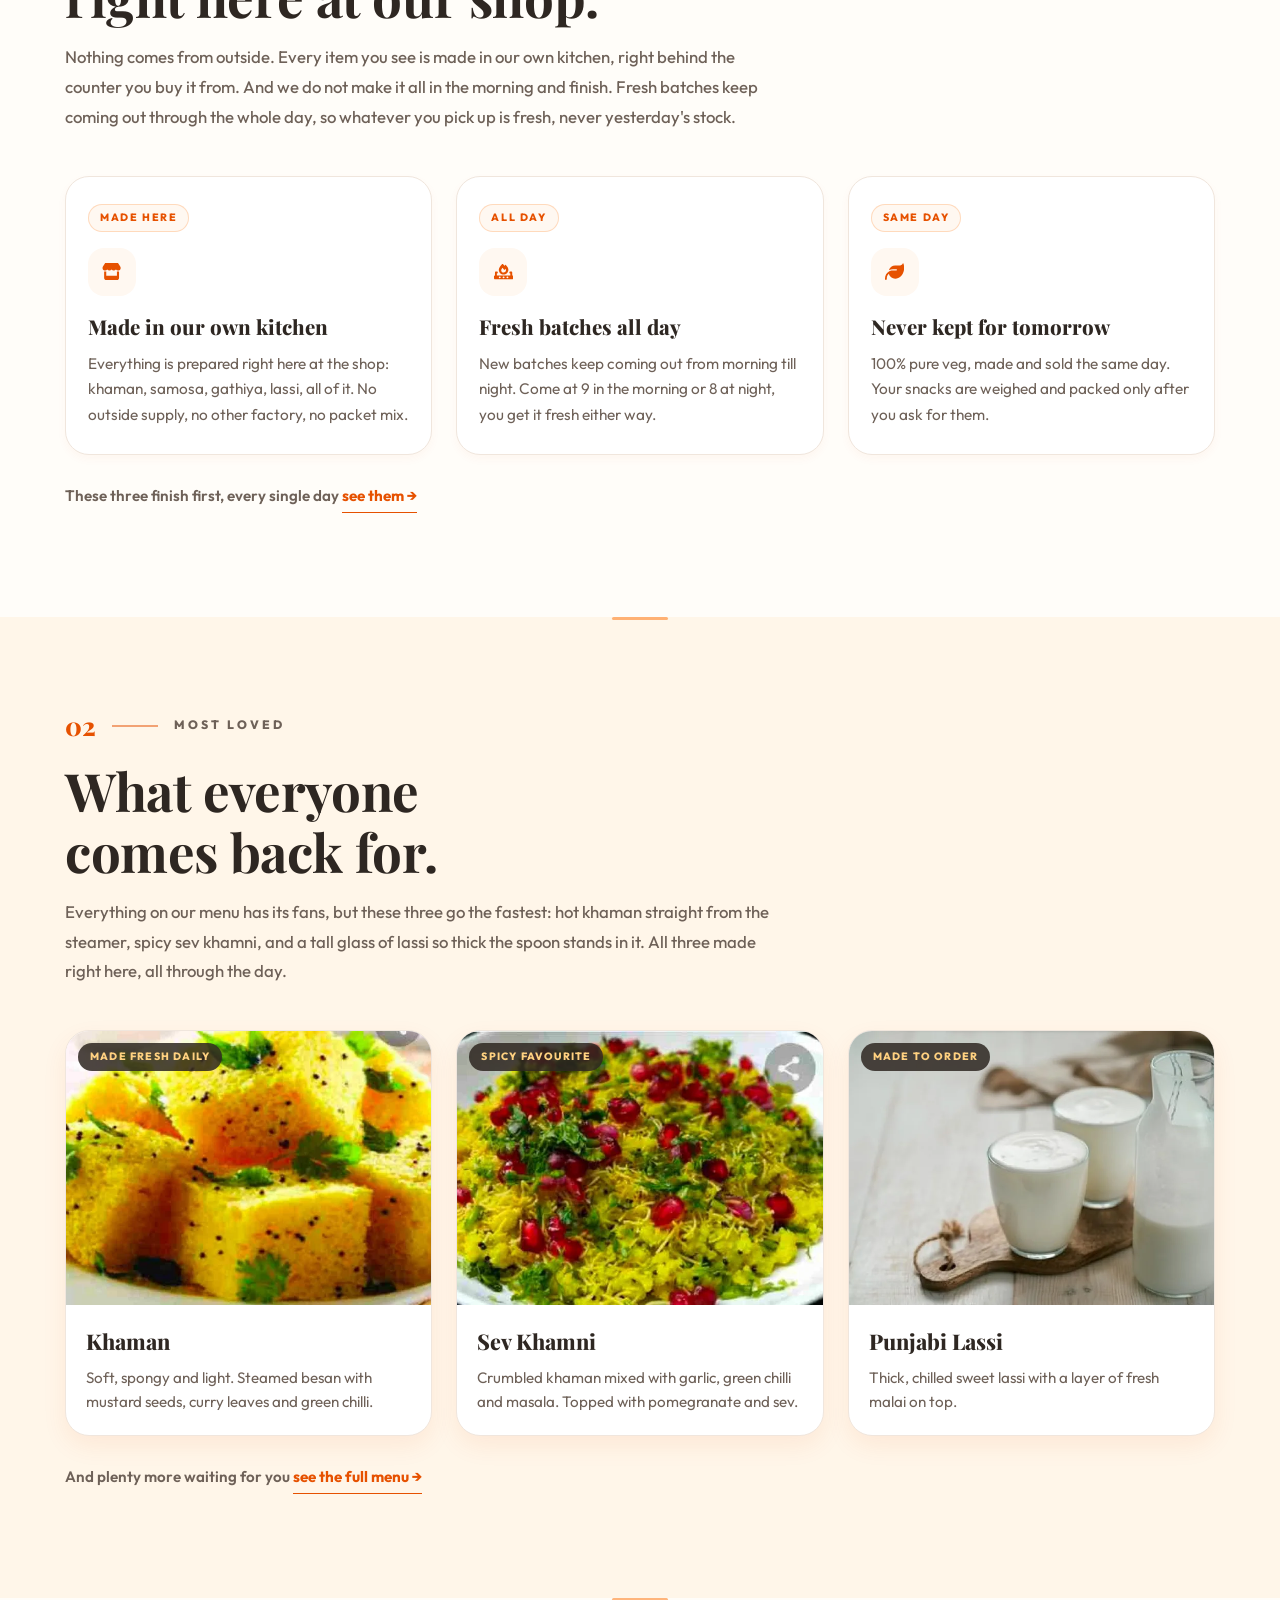
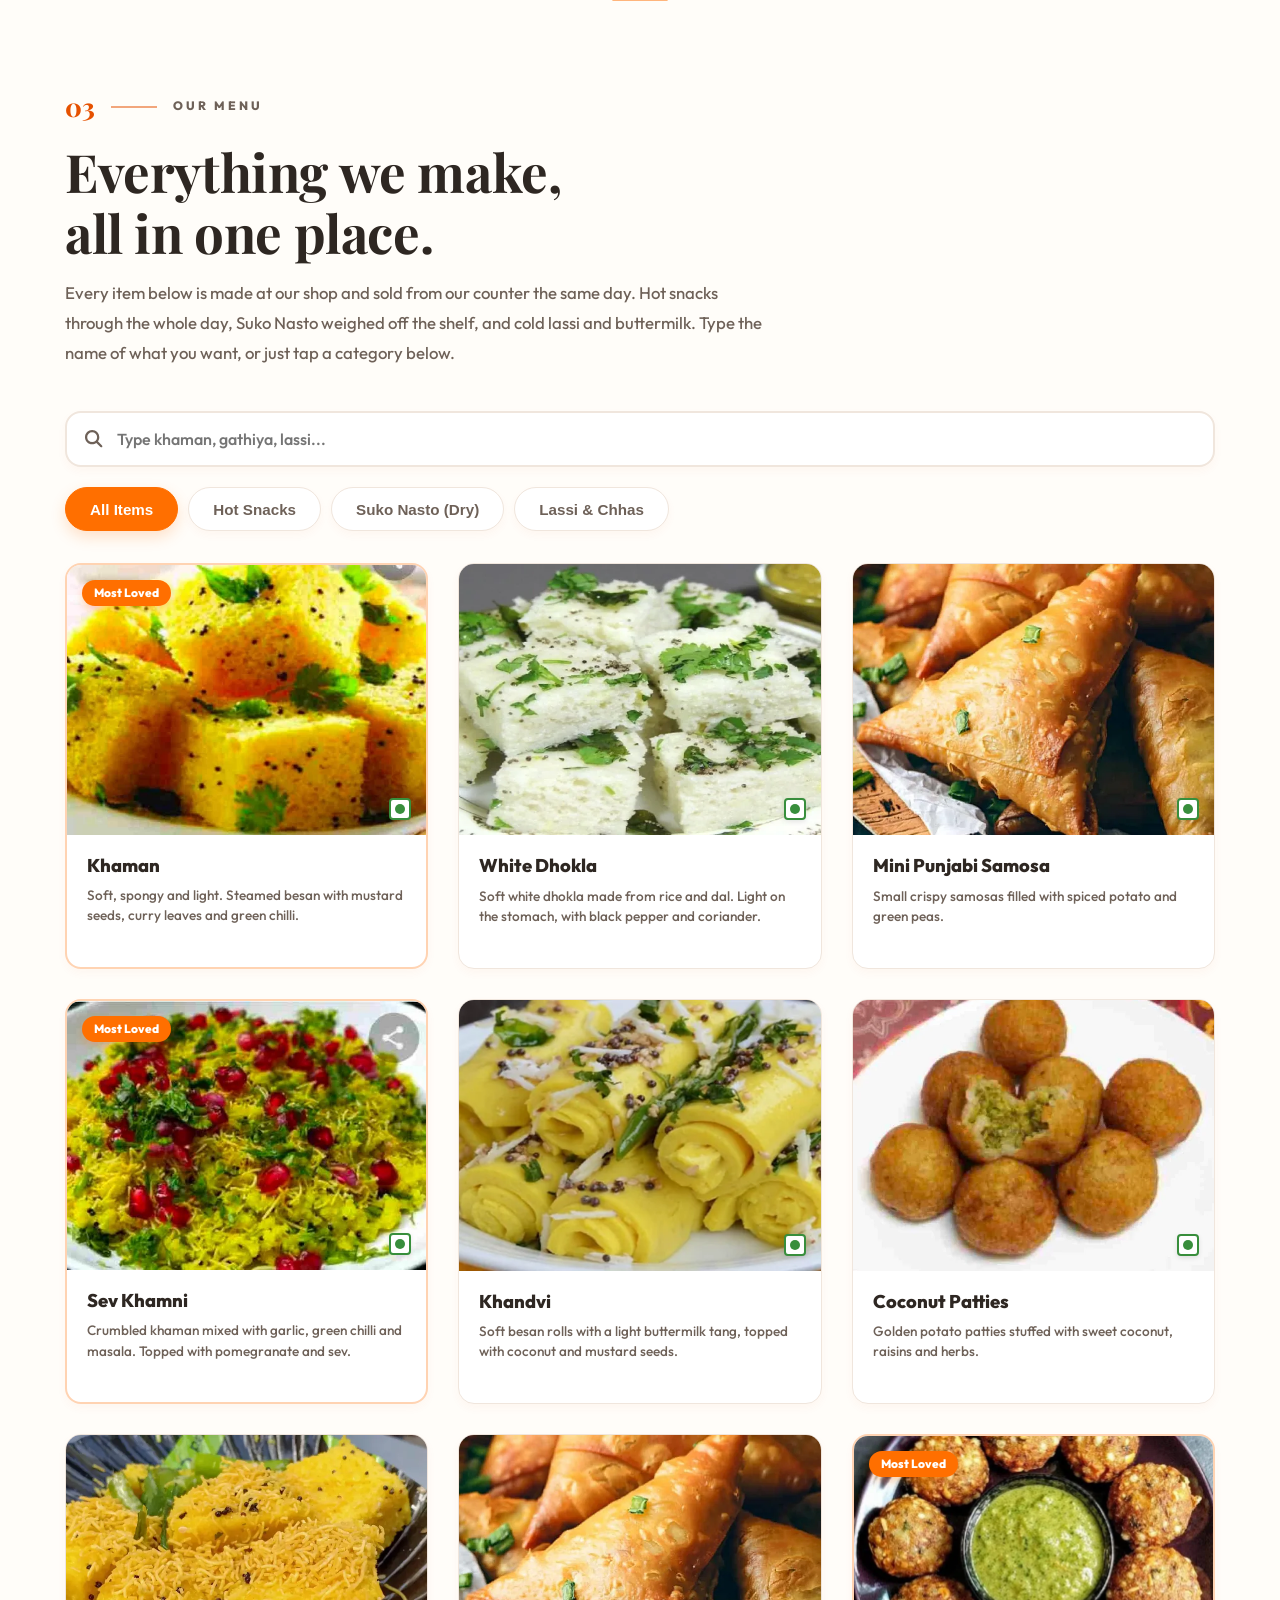
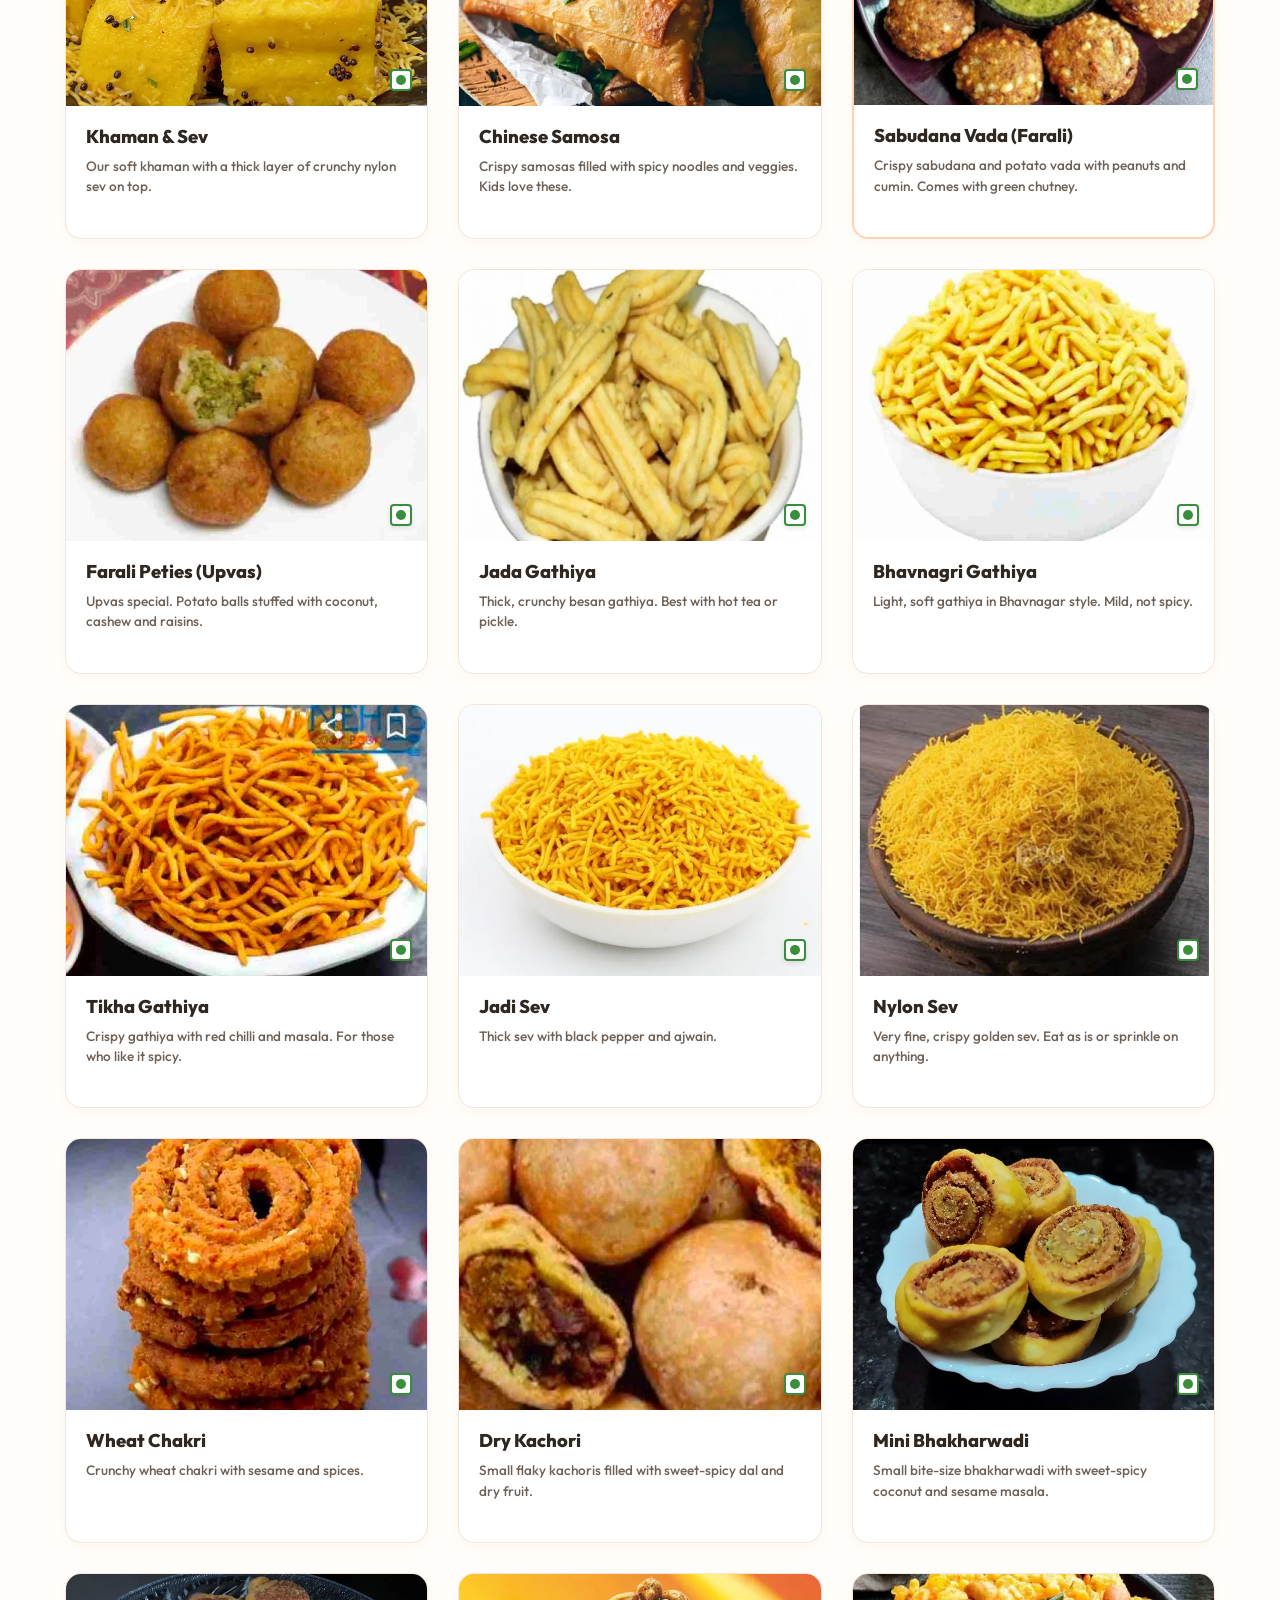
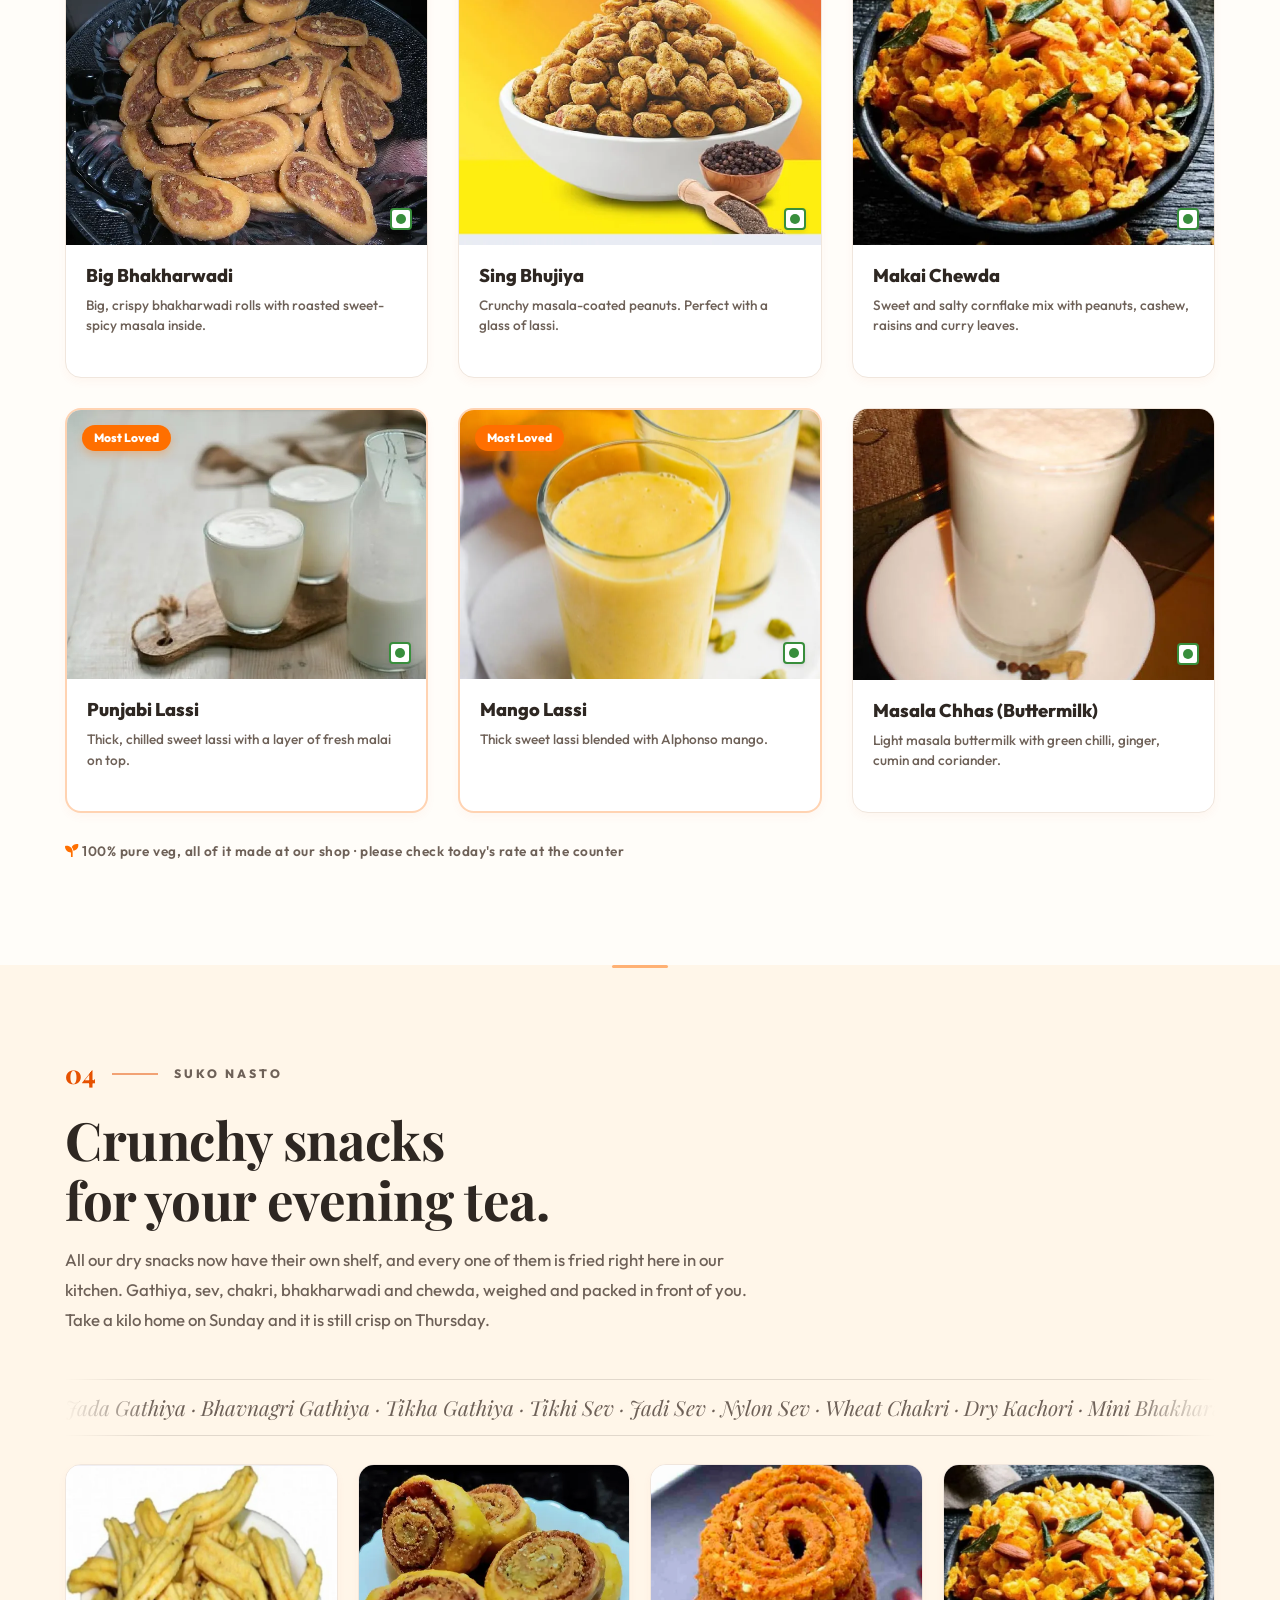
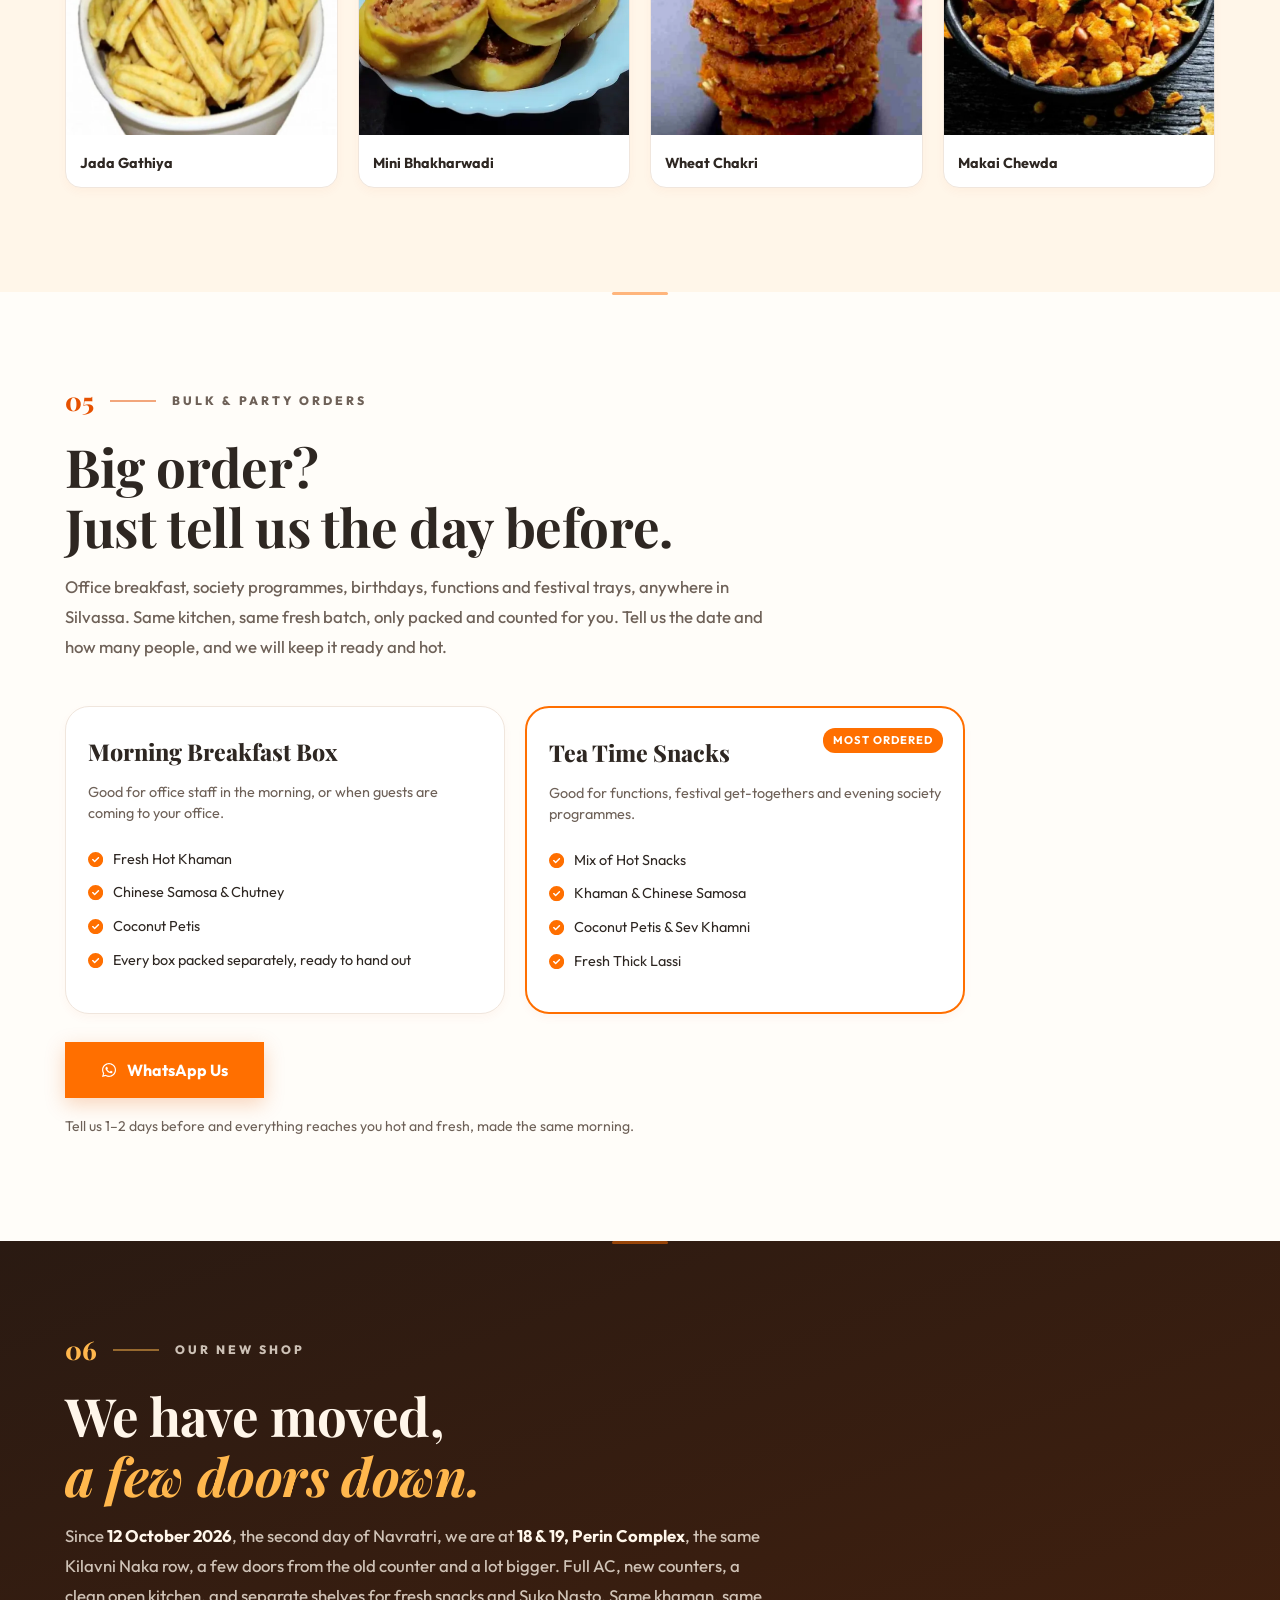
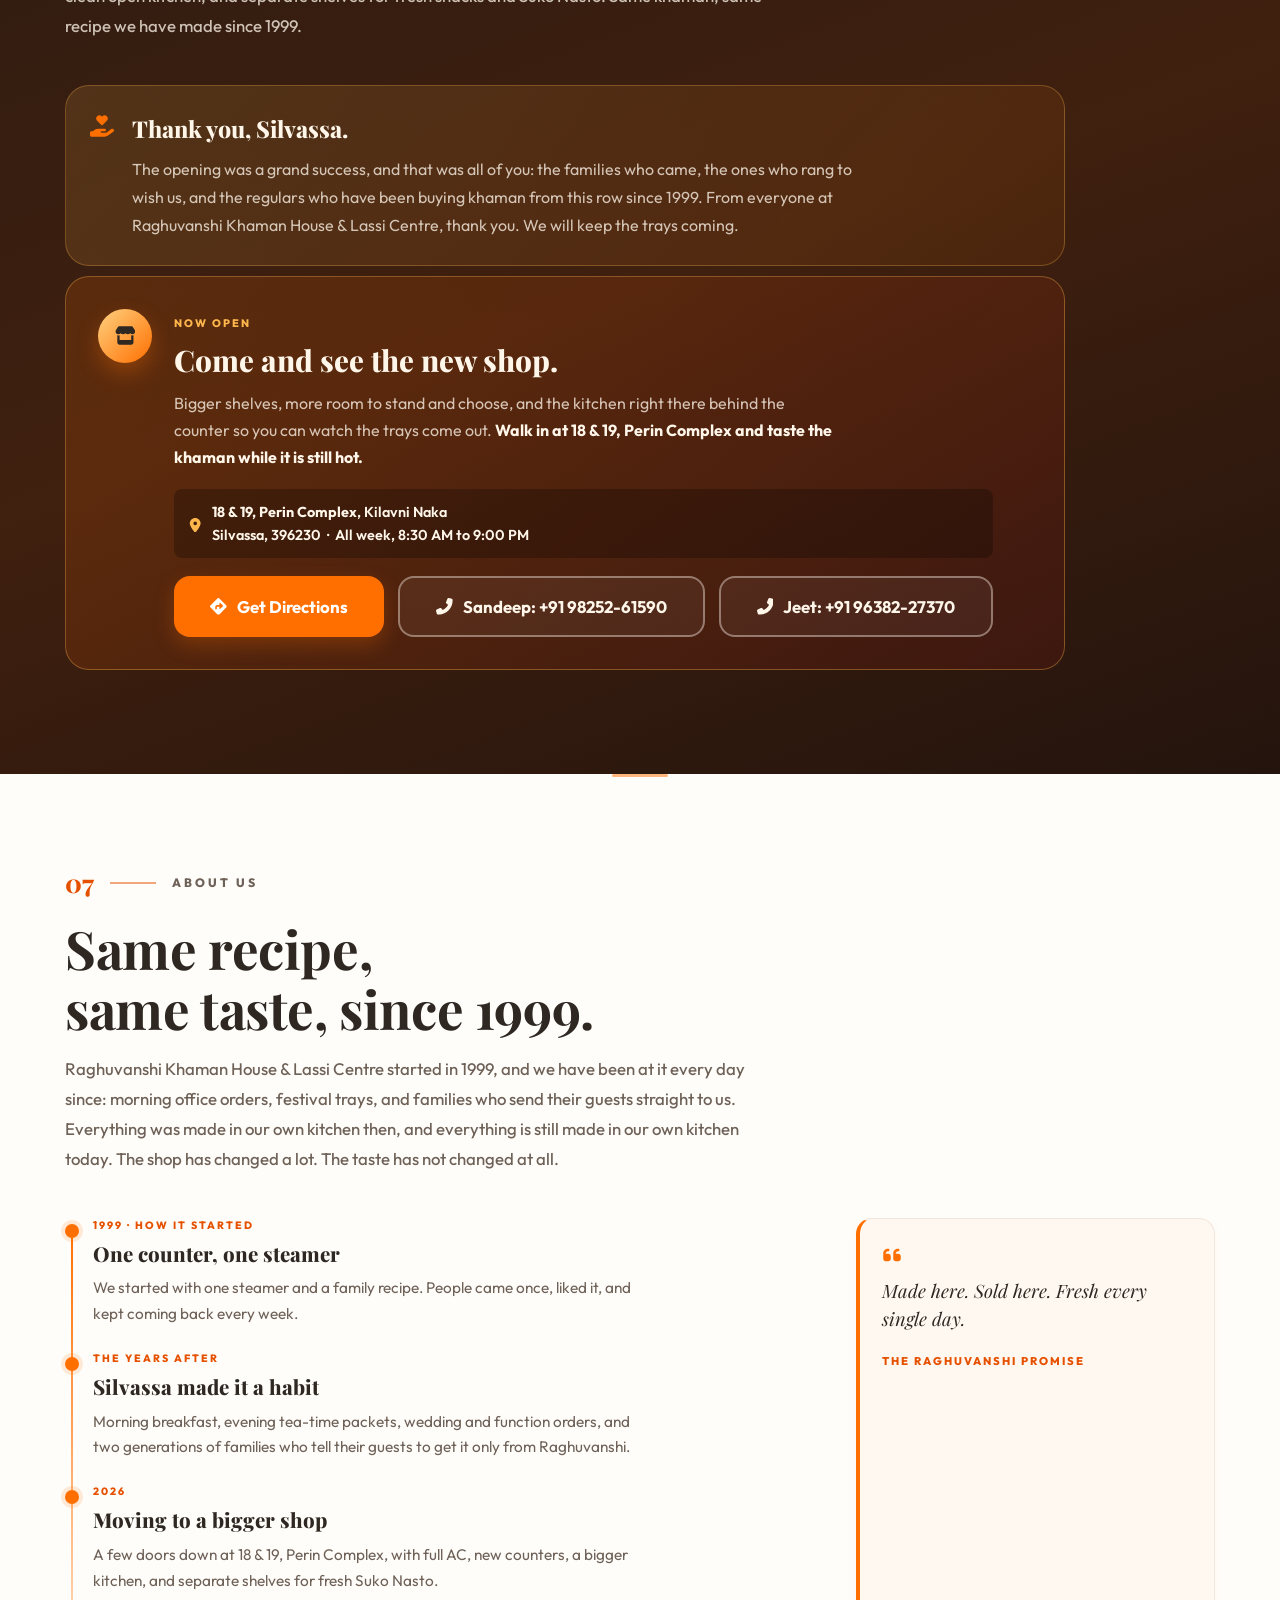
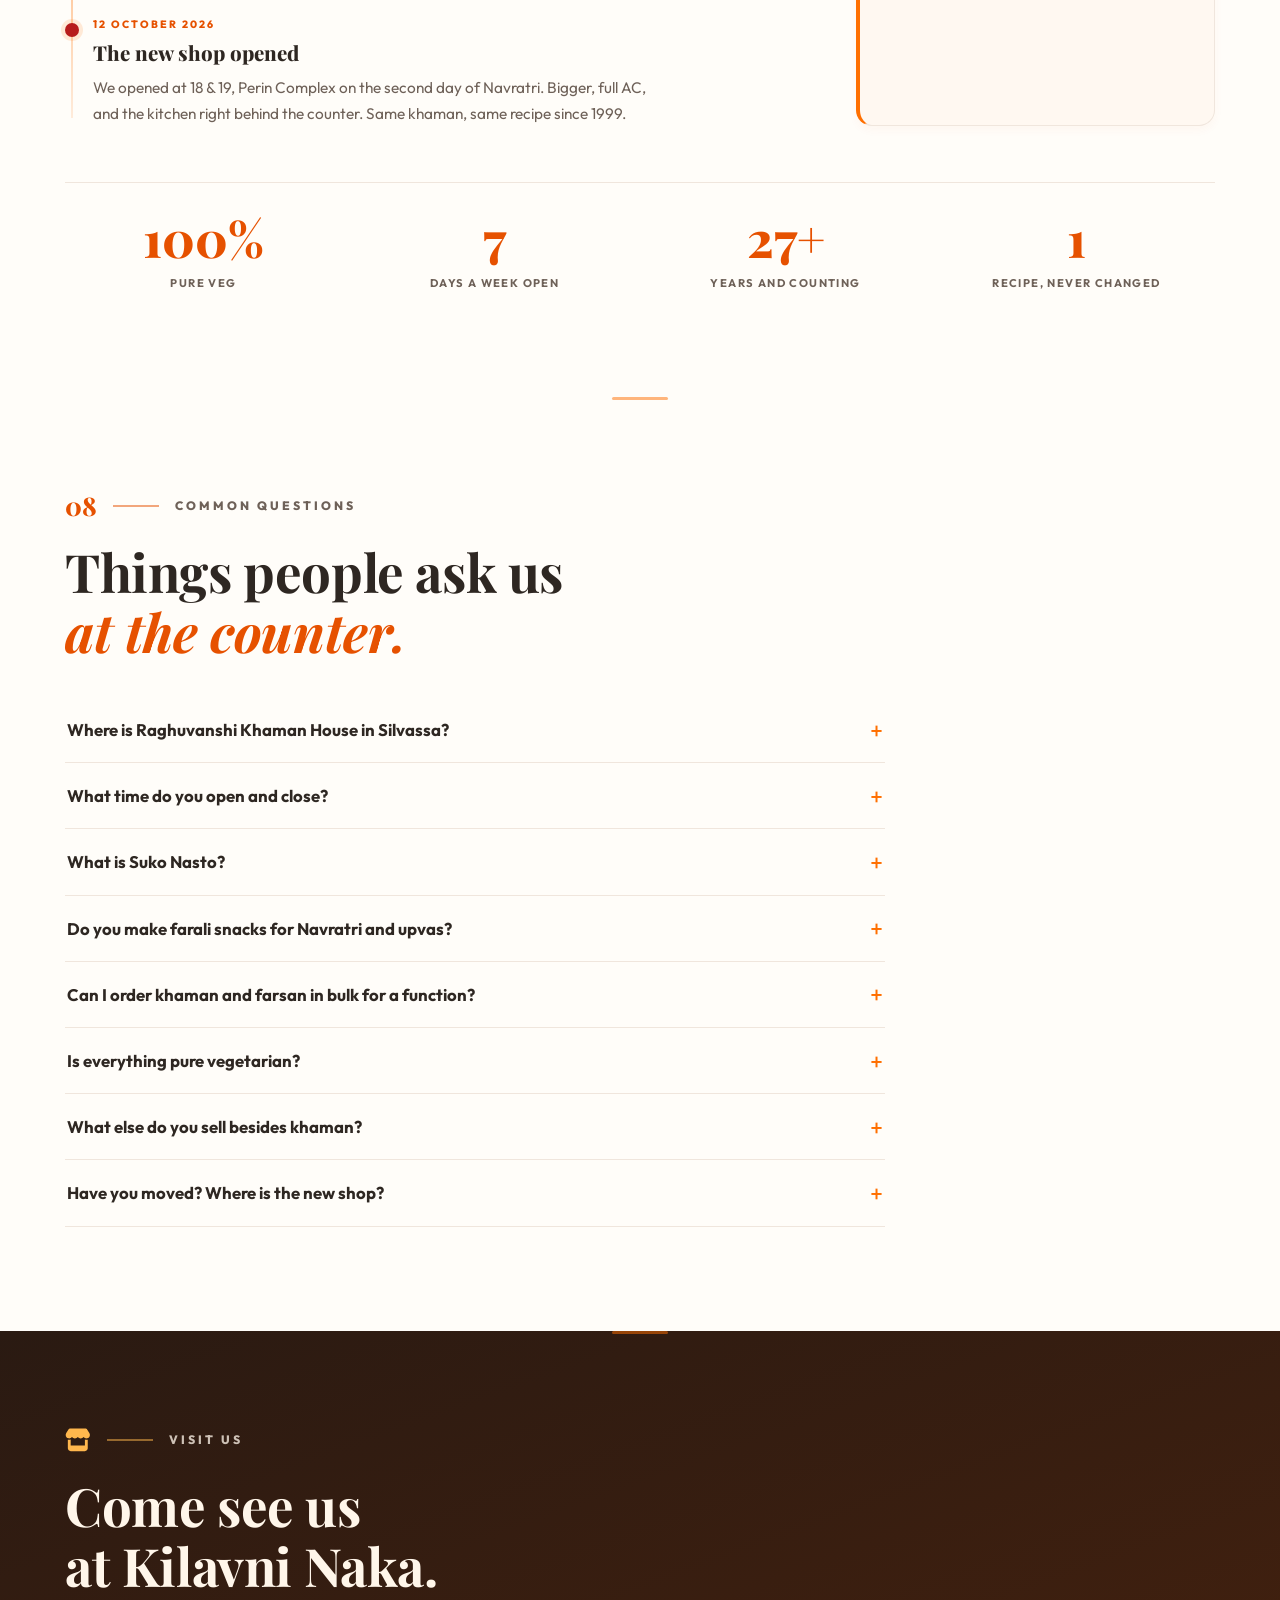
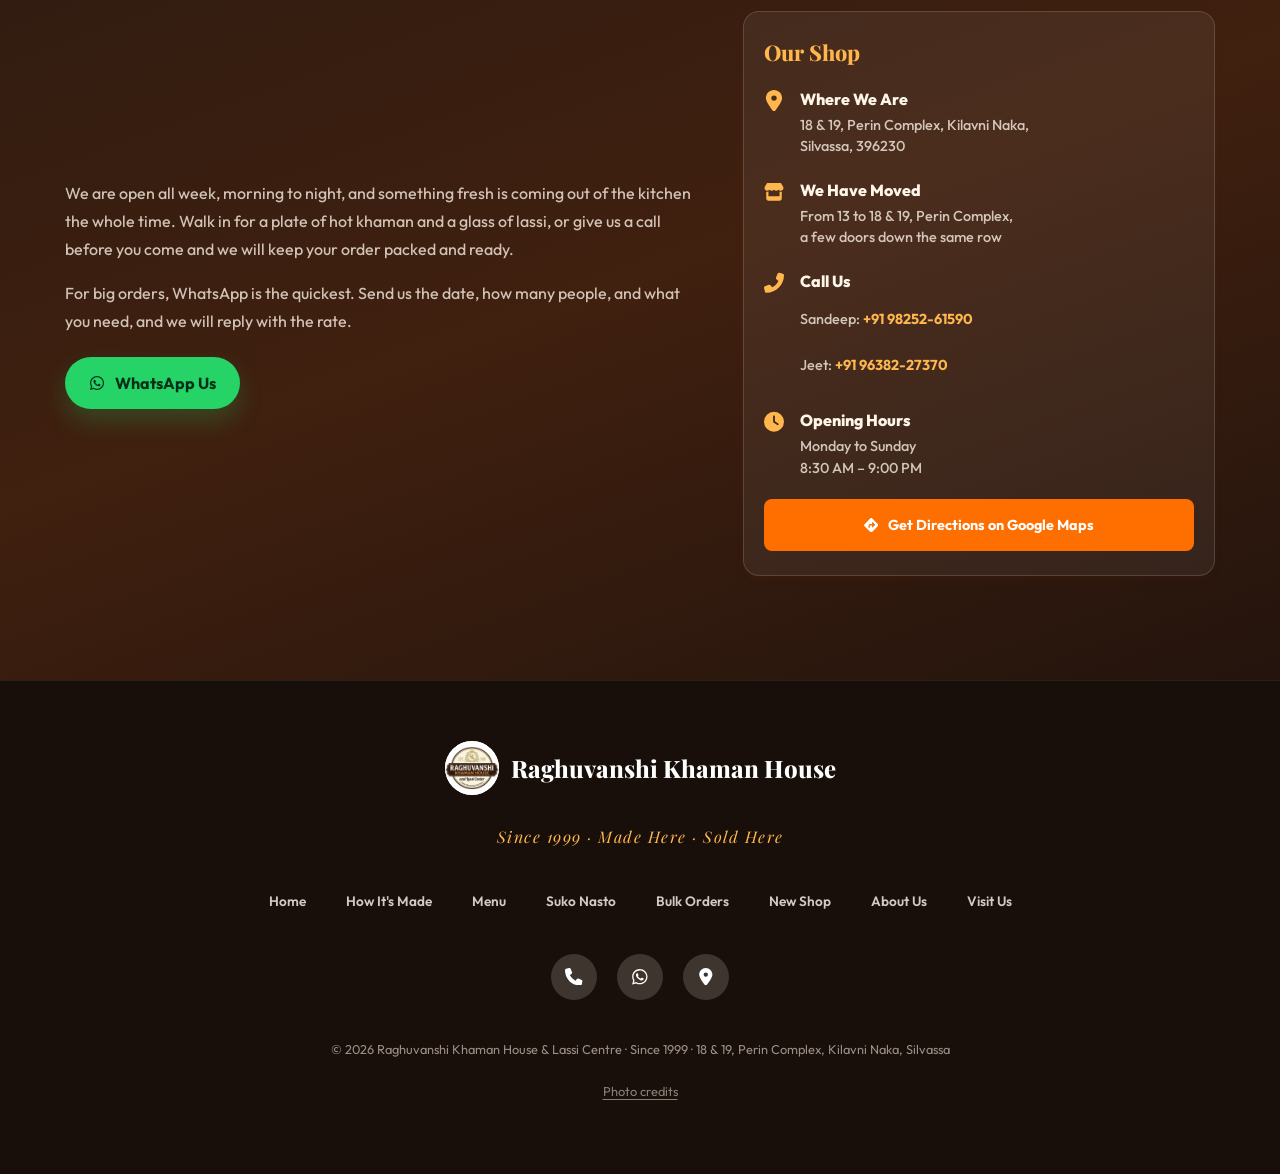
==== commit f504fcaf: "feat: thank Silvassa for the opening A short note in the New Shop section, above the "come and see i" ====
--- a/index.html
+++ b/index.html
@@ -834,6 +834,18 @@
         lot bigger. Full AC, new counters, a clean open kitchen, and separate shelves for fresh snacks and Suko Nasto.
         Same khaman, same recipe we have made since 1999.</p>
 
+      <!-- Written the day after the opening. If it is still here a season later,
+           it has done its job and can come out. -->
+      <div class="thanks-note reveal">
+        <i class="icon"><svg><use href="#i-hand-holding-heart"></use></svg></i>
+        <div>
+          <h3>Thank you, Silvassa.</h3>
+          <p>The opening was a grand success, and that was all of you: the families who came, the ones who rang to
+            wish us, and the regulars who have been buying khaman from this row since 1999. From everyone at
+            Raghuvanshi Khaman House &amp; Lassi Centre, thank you. We will keep the trays coming.</p>
+        </div>
+      </div>
+
       <div class="visit-callout reveal">
         <div class="visit-icon"><i class="icon"><svg><use href="#i-store"></use></svg></i></div>
         <div class="visit-text">
--- a/style.css
+++ b/style.css
@@ -3042,3 +3042,50 @@
   .faq-item summary { font-size: 0.98rem; padding: 18px 2px; }
   .faq-item p { font-size: 0.95rem; padding-bottom: 18px; }
 }
+
+/* --------------------------------------------------------------------------
+   THANK-YOU NOTE
+   Sits on the dark New Shop section, so it reads as a warm aside rather than
+   another call to action: no buttons, no address, just the message.
+   -------------------------------------------------------------------------- */
+.thanks-note {
+  display: flex;
+  gap: 18px;
+  align-items: flex-start;
+  max-width: 1000px;
+  margin: 34px 0 10px;
+  padding: 26px 24px;
+  border-radius: var(--radius-lg);
+  background: linear-gradient(135deg, rgba(255, 183, 77, 0.14), rgba(255, 111, 0, 0.08));
+  border: 1px solid rgba(255, 183, 77, 0.28);
+}
+
+.thanks-note > .icon {
+  flex: 0 0 auto;
+  font-size: 1.5rem;
+  color: var(--primary);
+  margin-top: 2px;
+}
+
+.thanks-note h3 {
+  font-family: var(--font-serif);
+  font-size: 1.45rem;
+  color: var(--tone-text);
+  margin-bottom: 8px;
+}
+
+.thanks-note p {
+  color: var(--tone-muted);
+  line-height: 1.75;
+  max-width: 68ch;
+}
+
+@media (max-width: 599px) {
+  .thanks-note {
+    gap: 14px;
+    padding: 20px 18px;
+    margin: 26px 0 6px;
+  }
+  .thanks-note h3 { font-size: 1.2rem; }
+  .thanks-note p { font-size: 0.95rem; }
+}
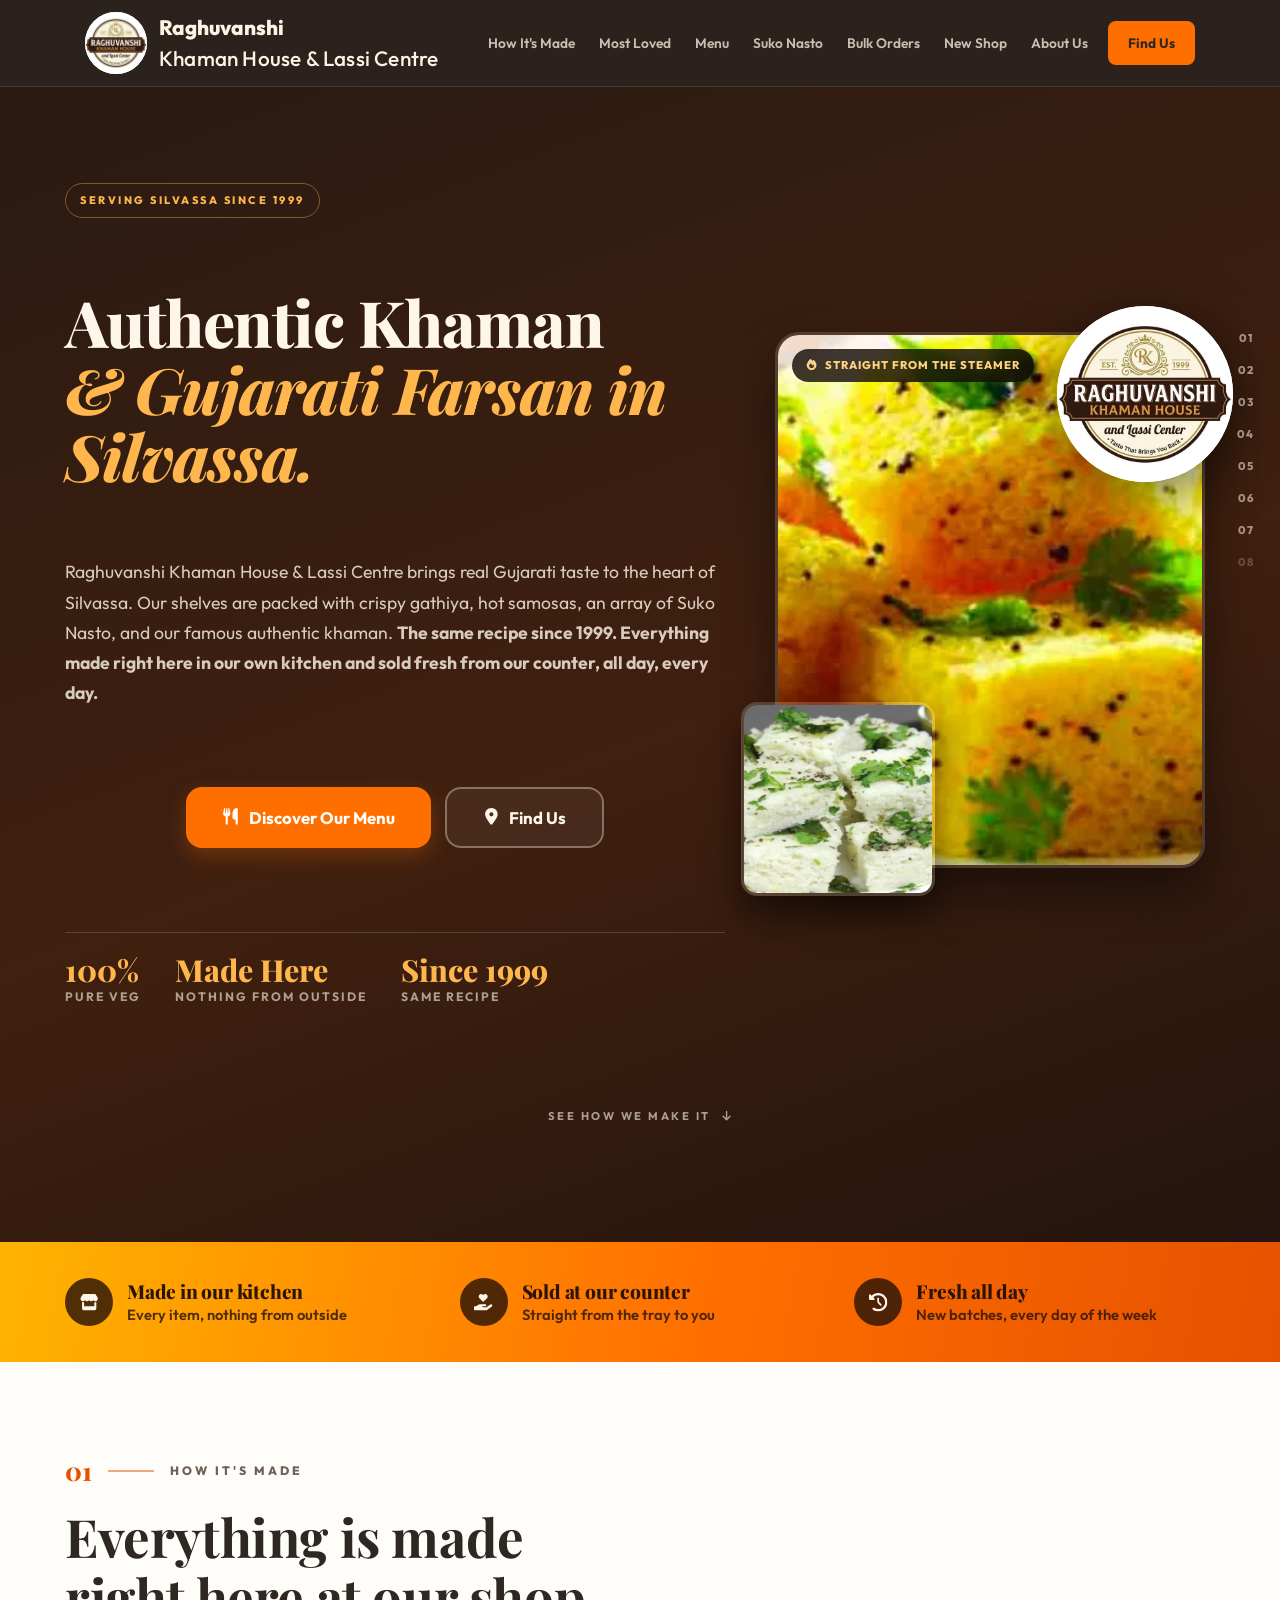
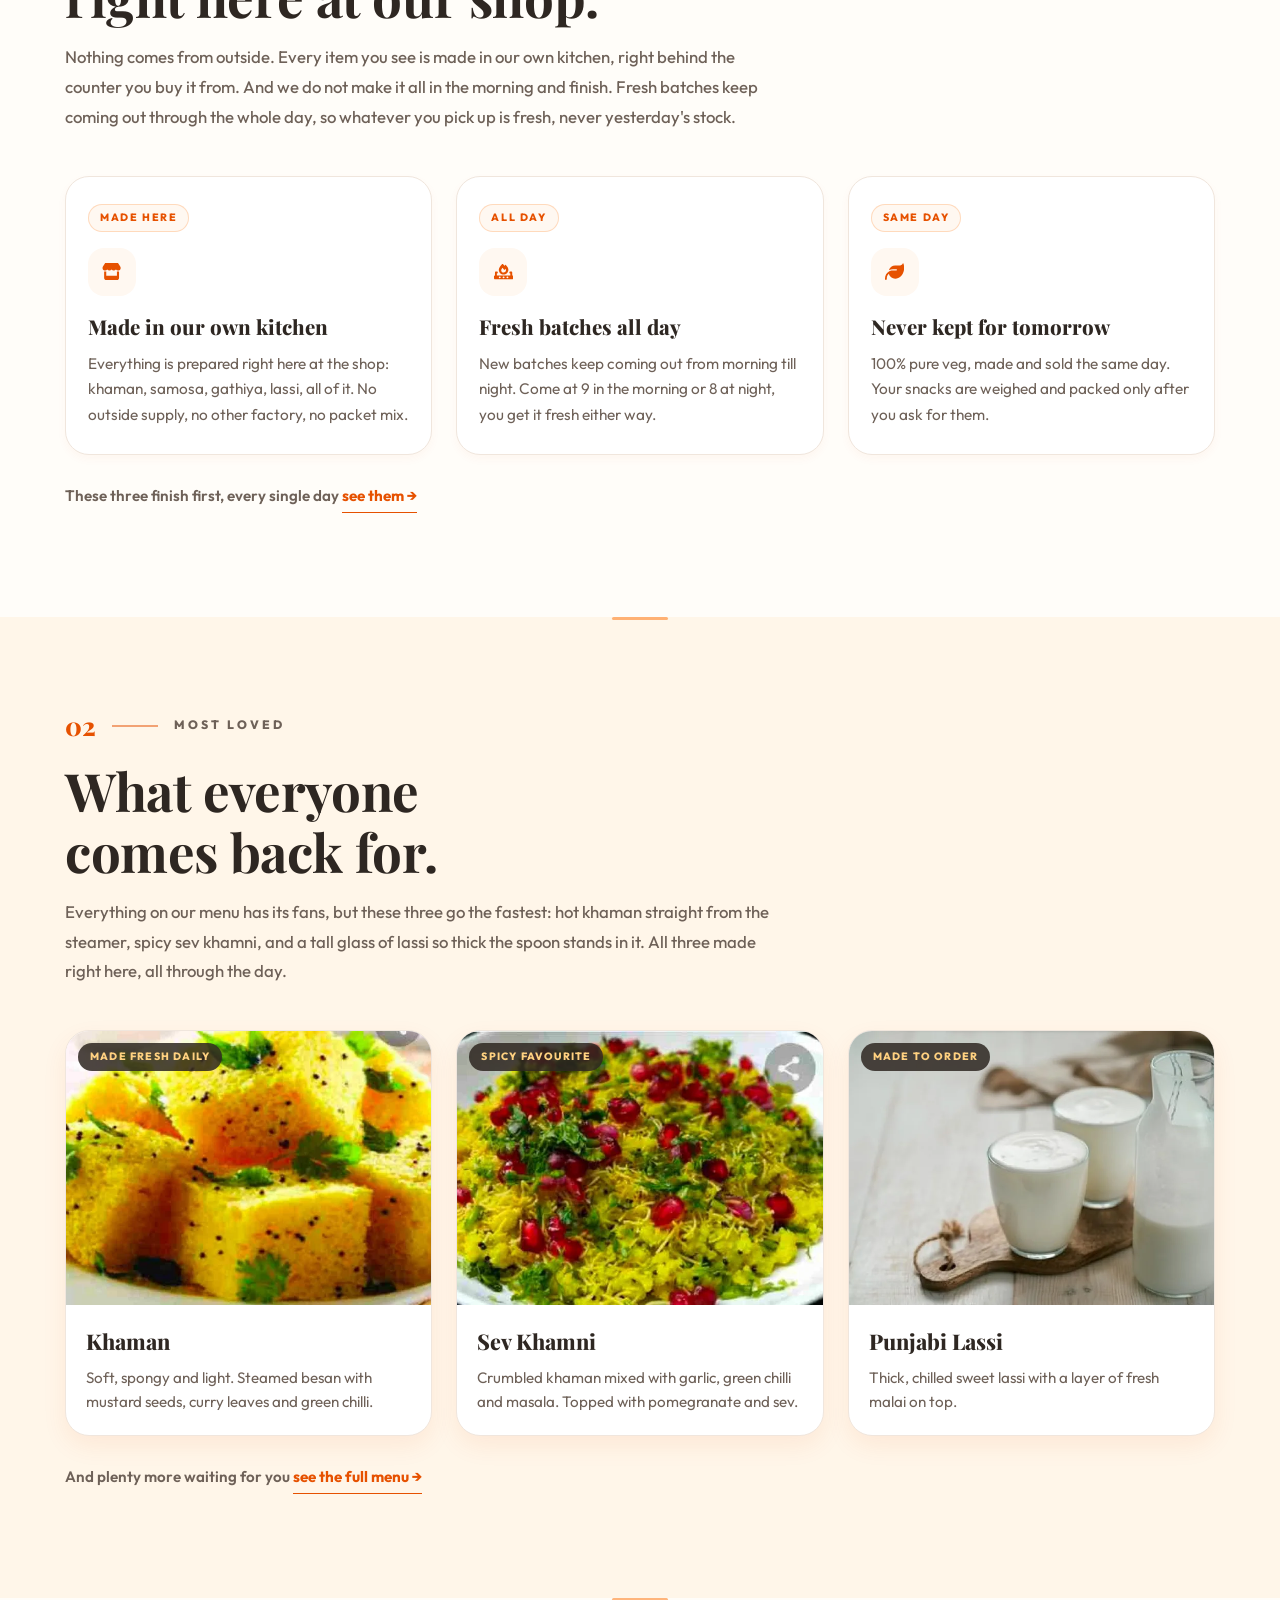
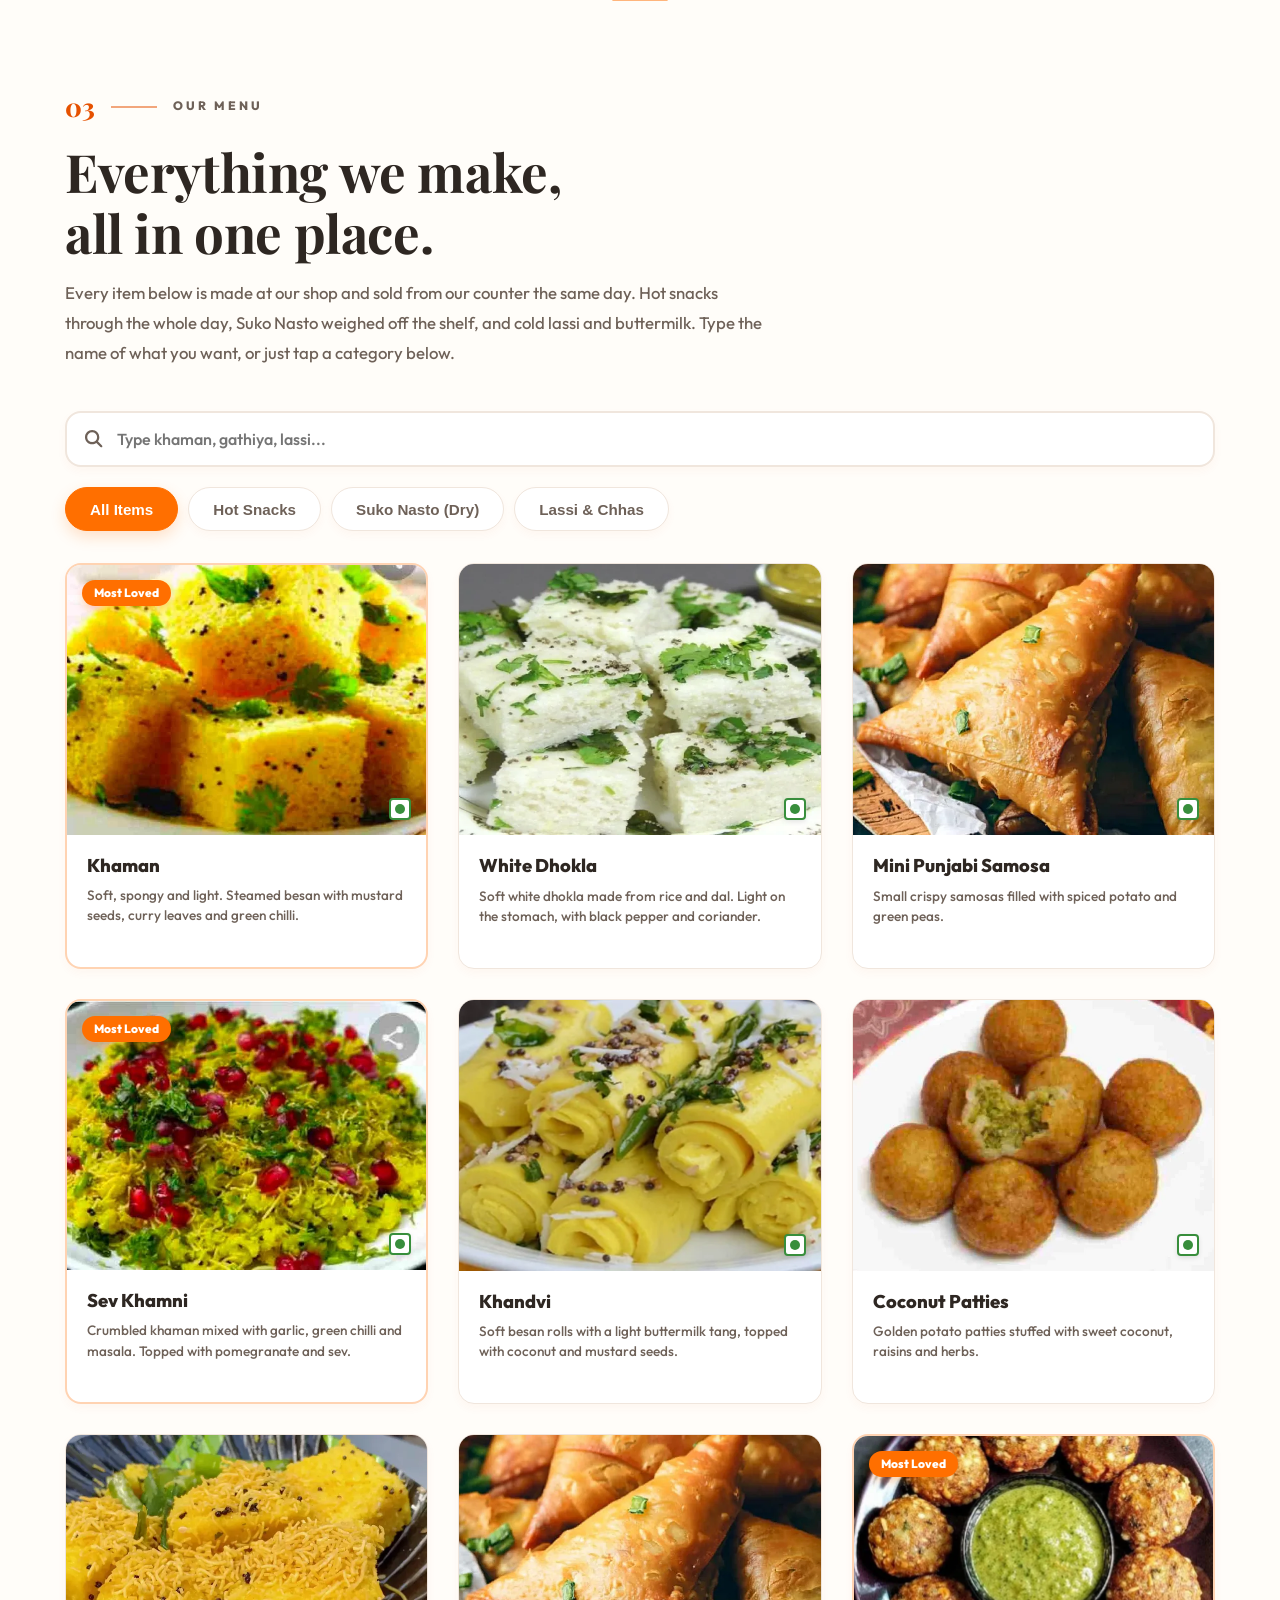
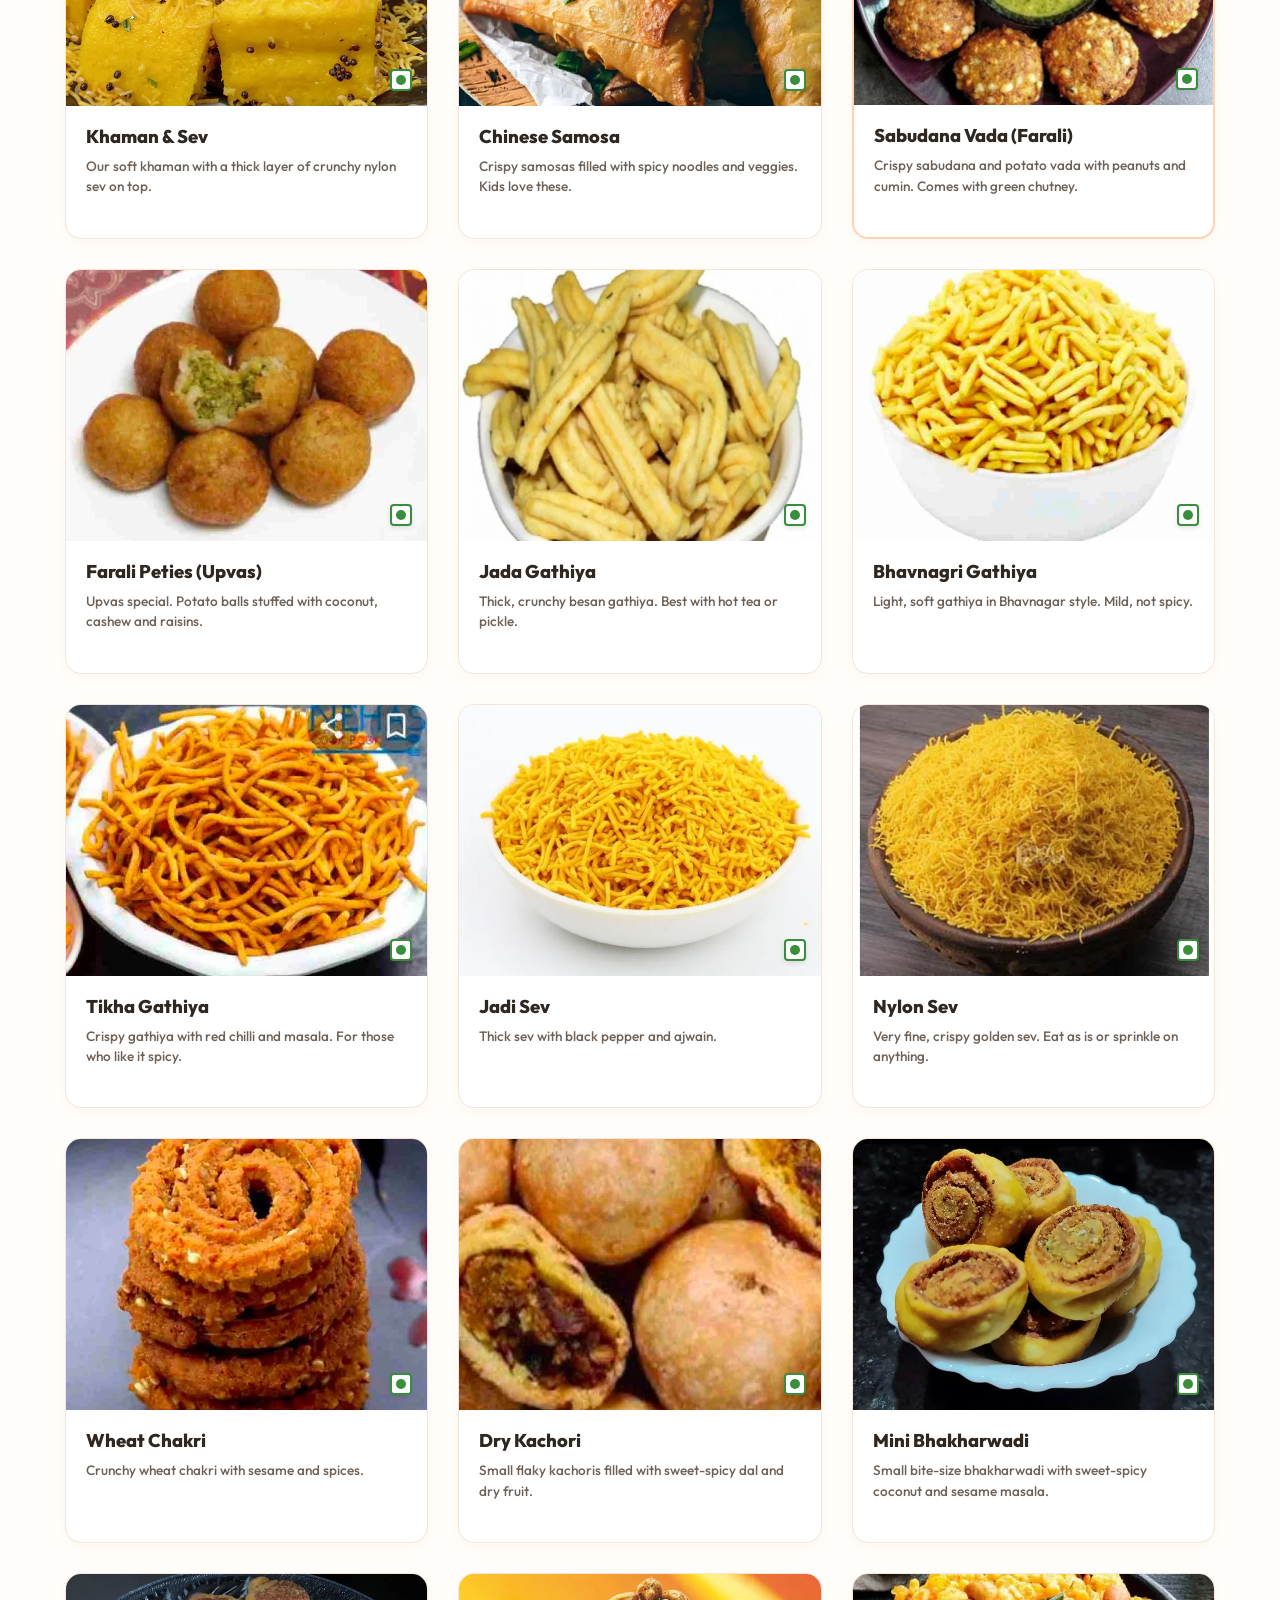
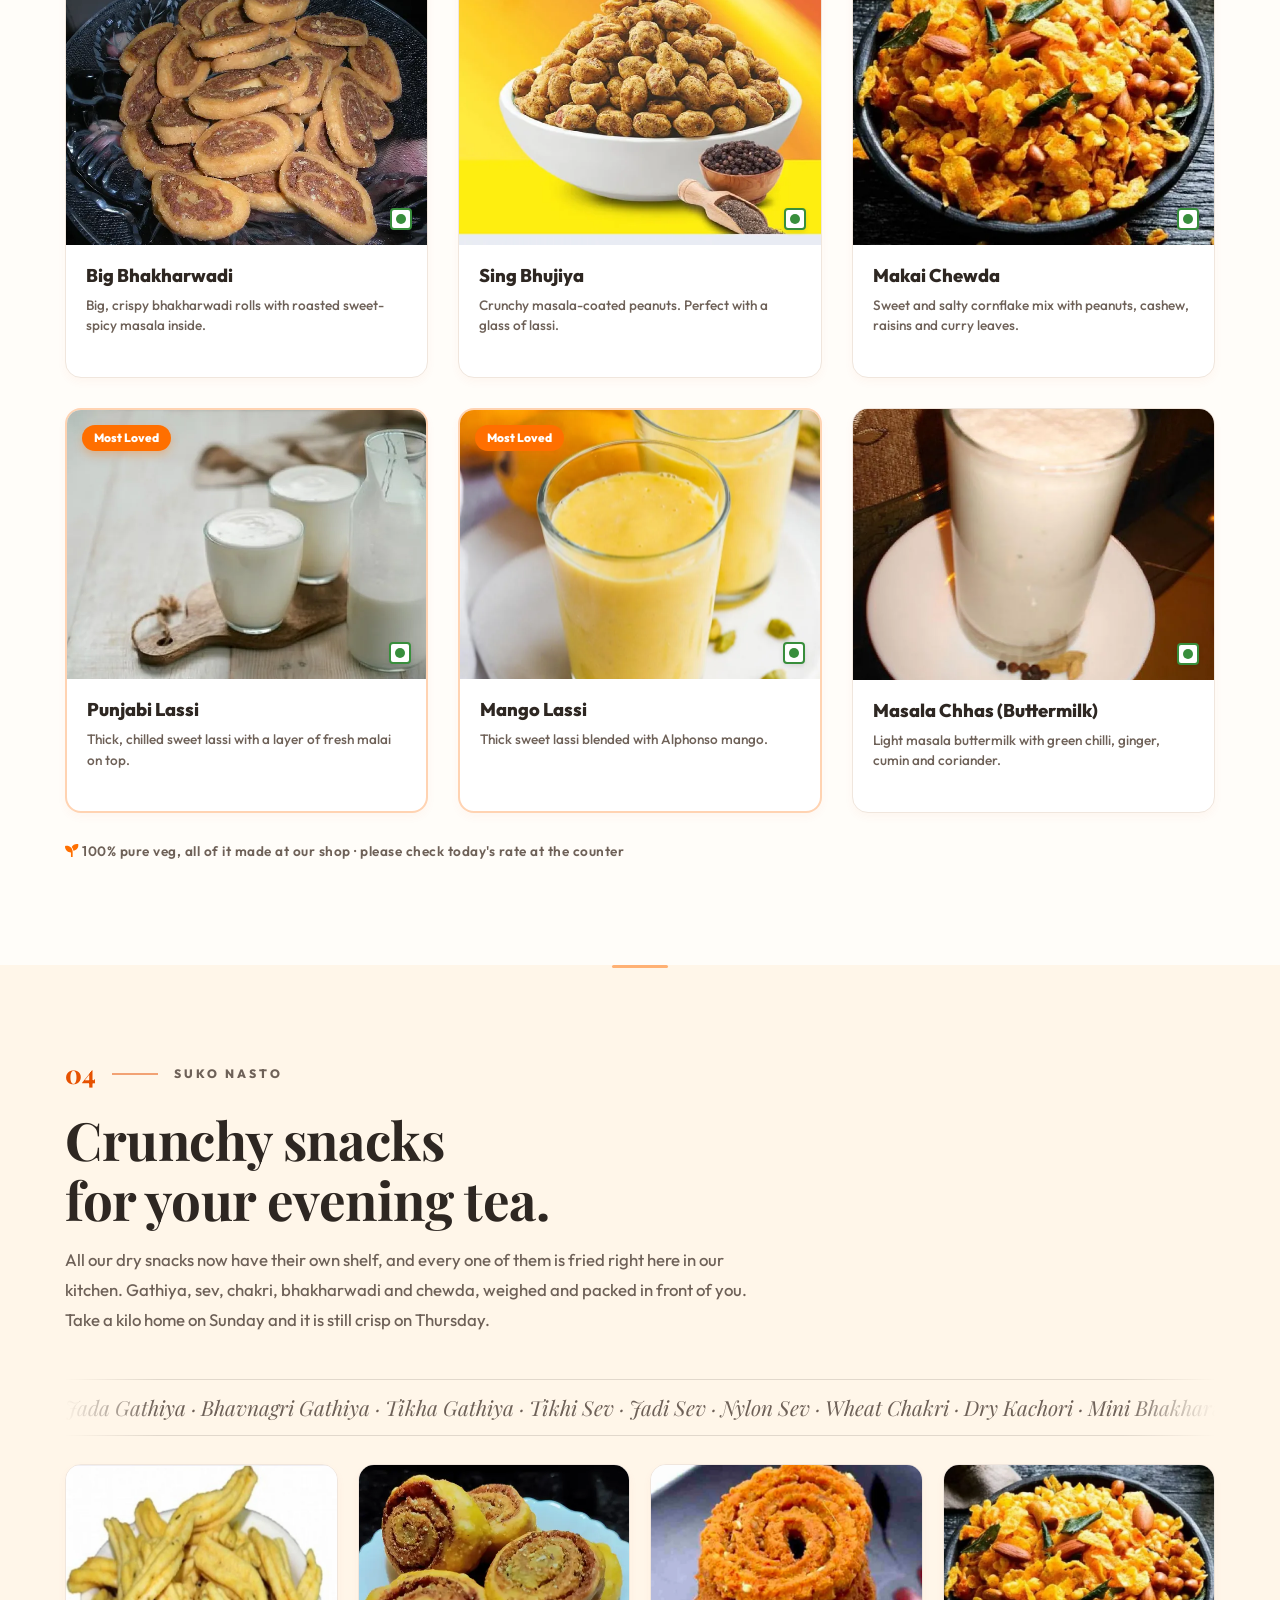
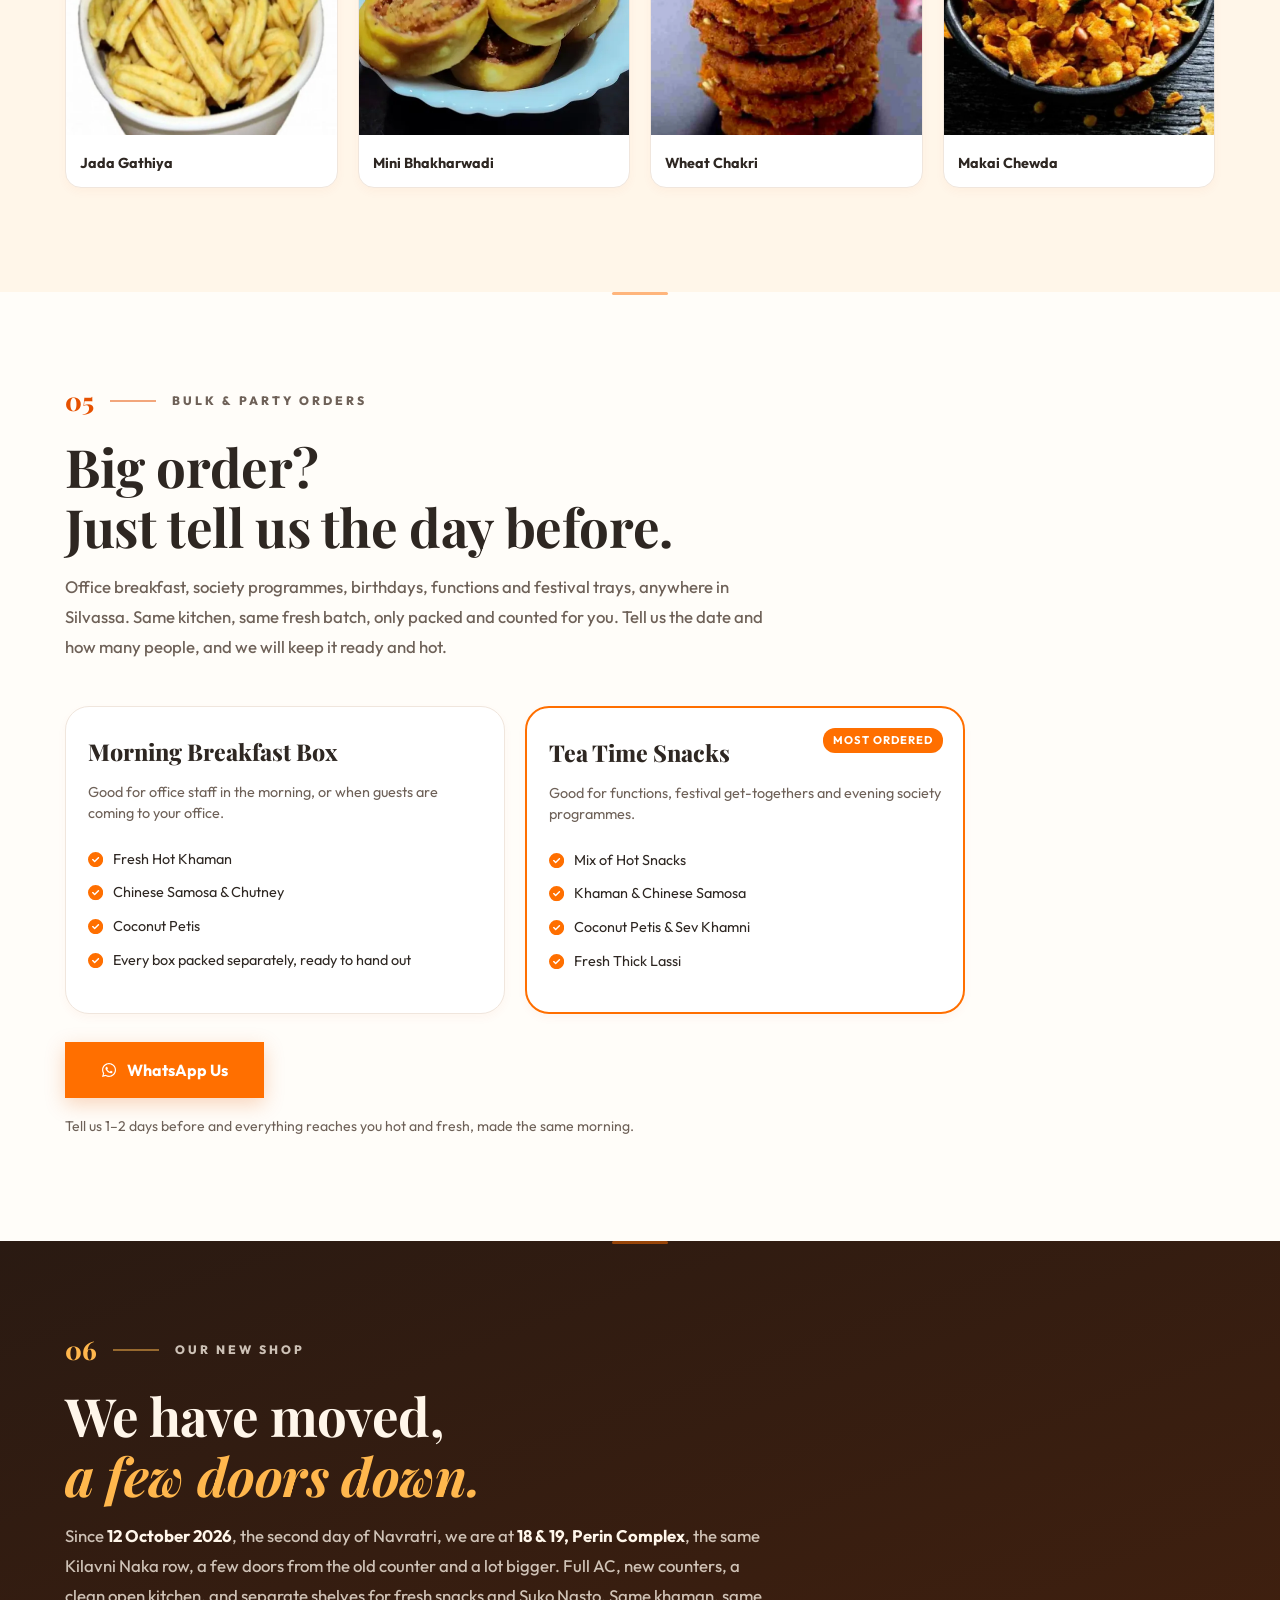
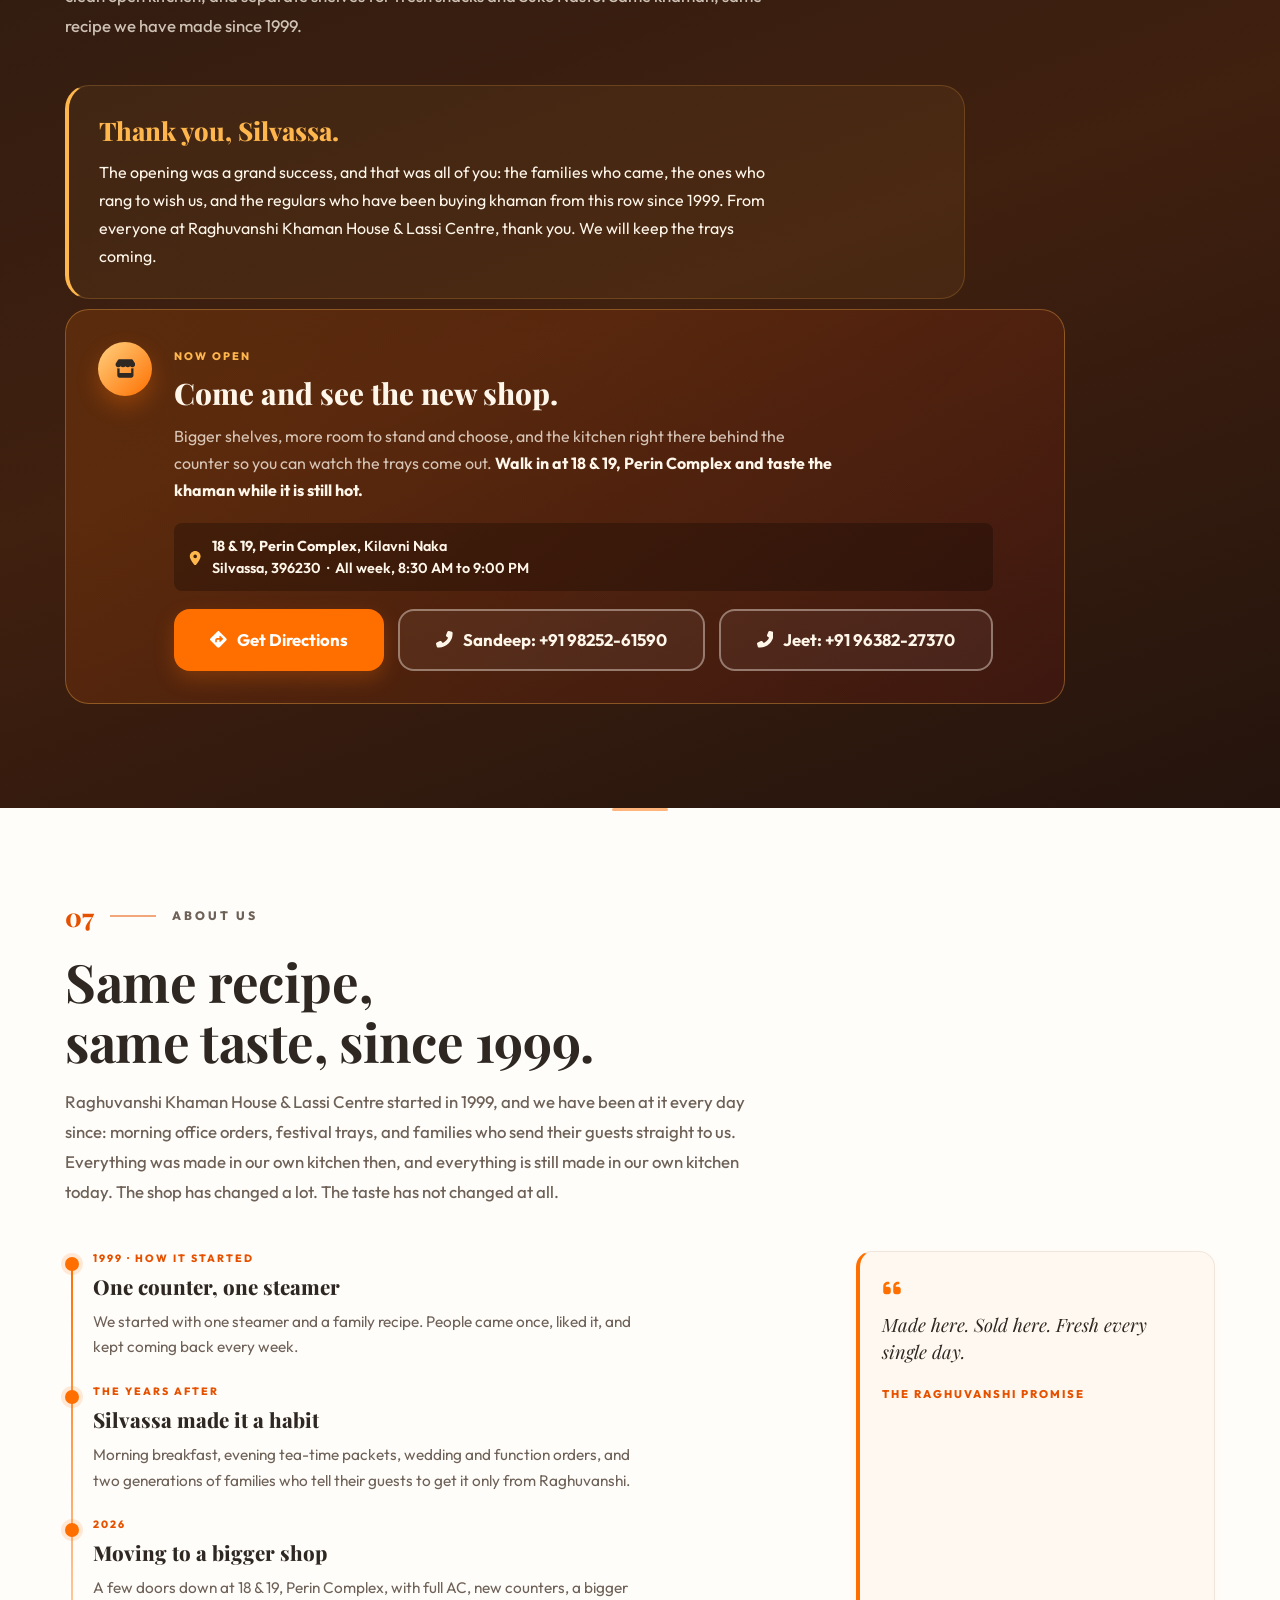
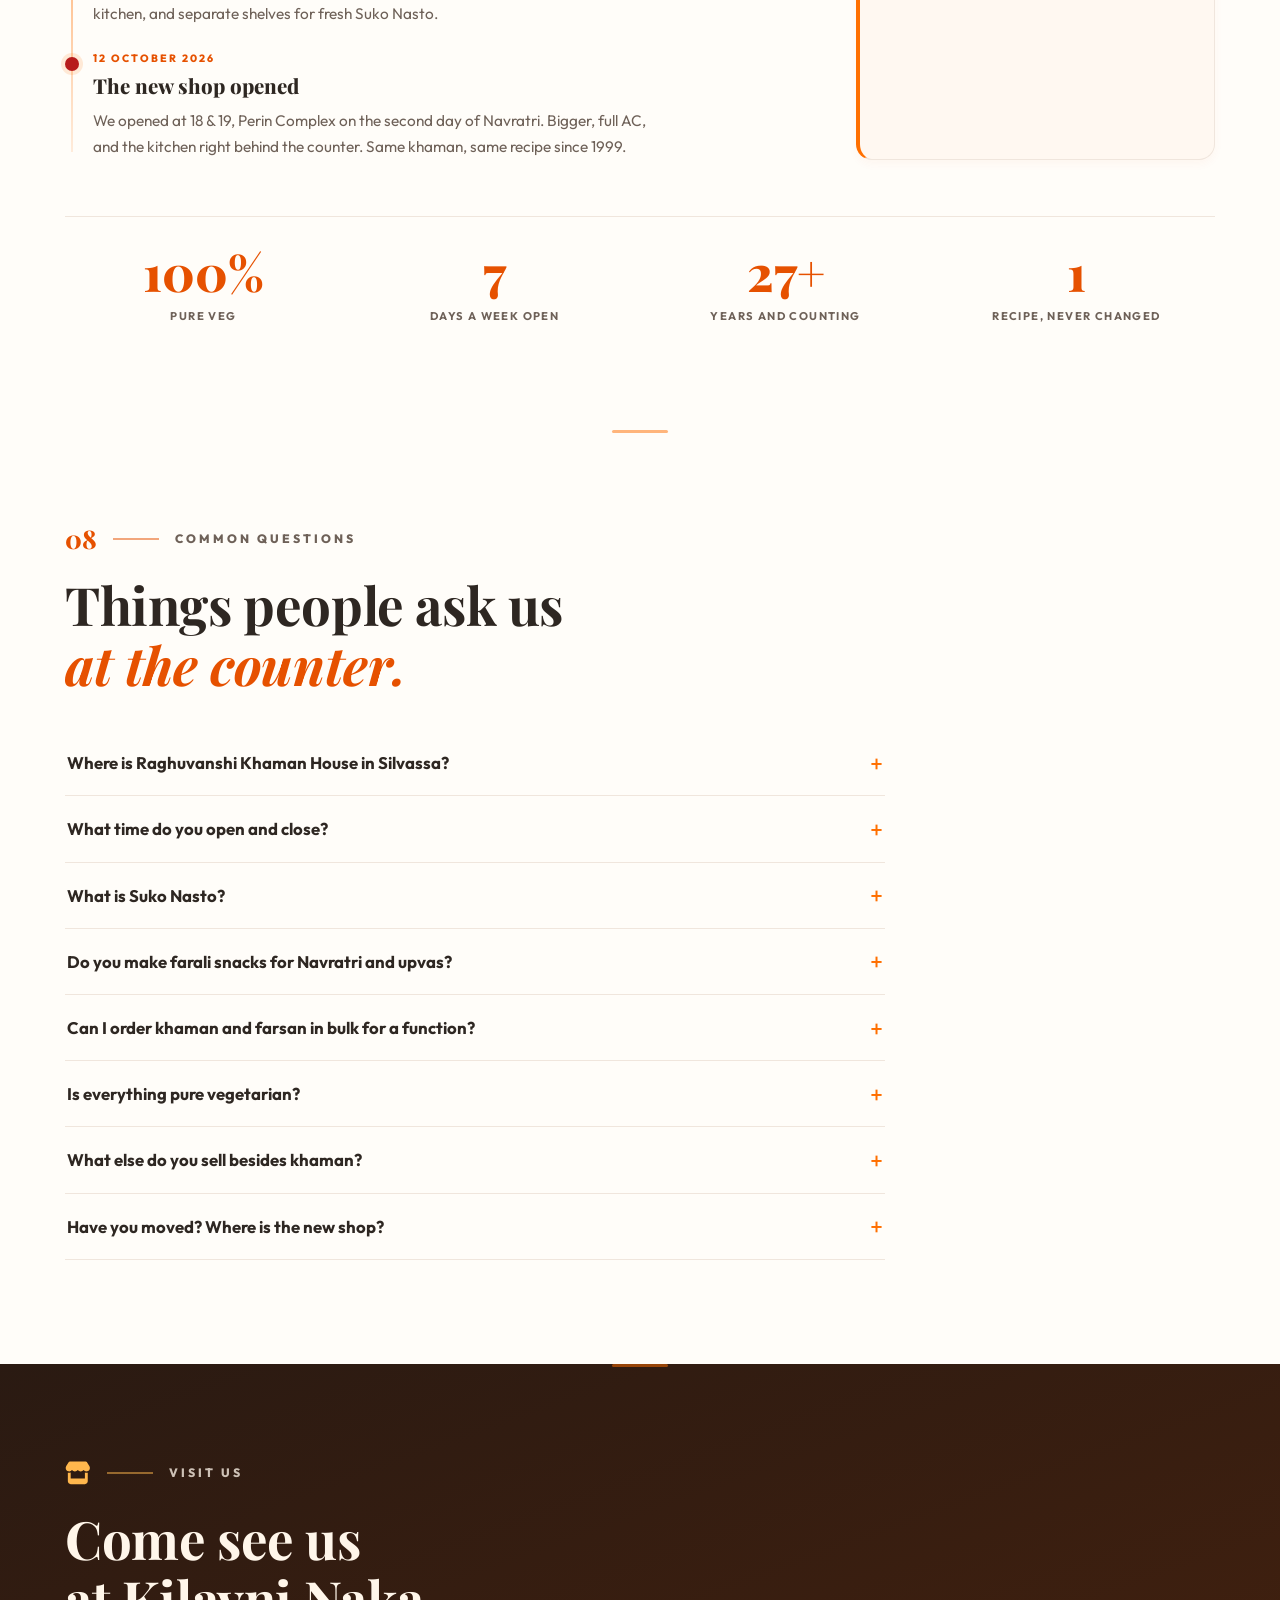
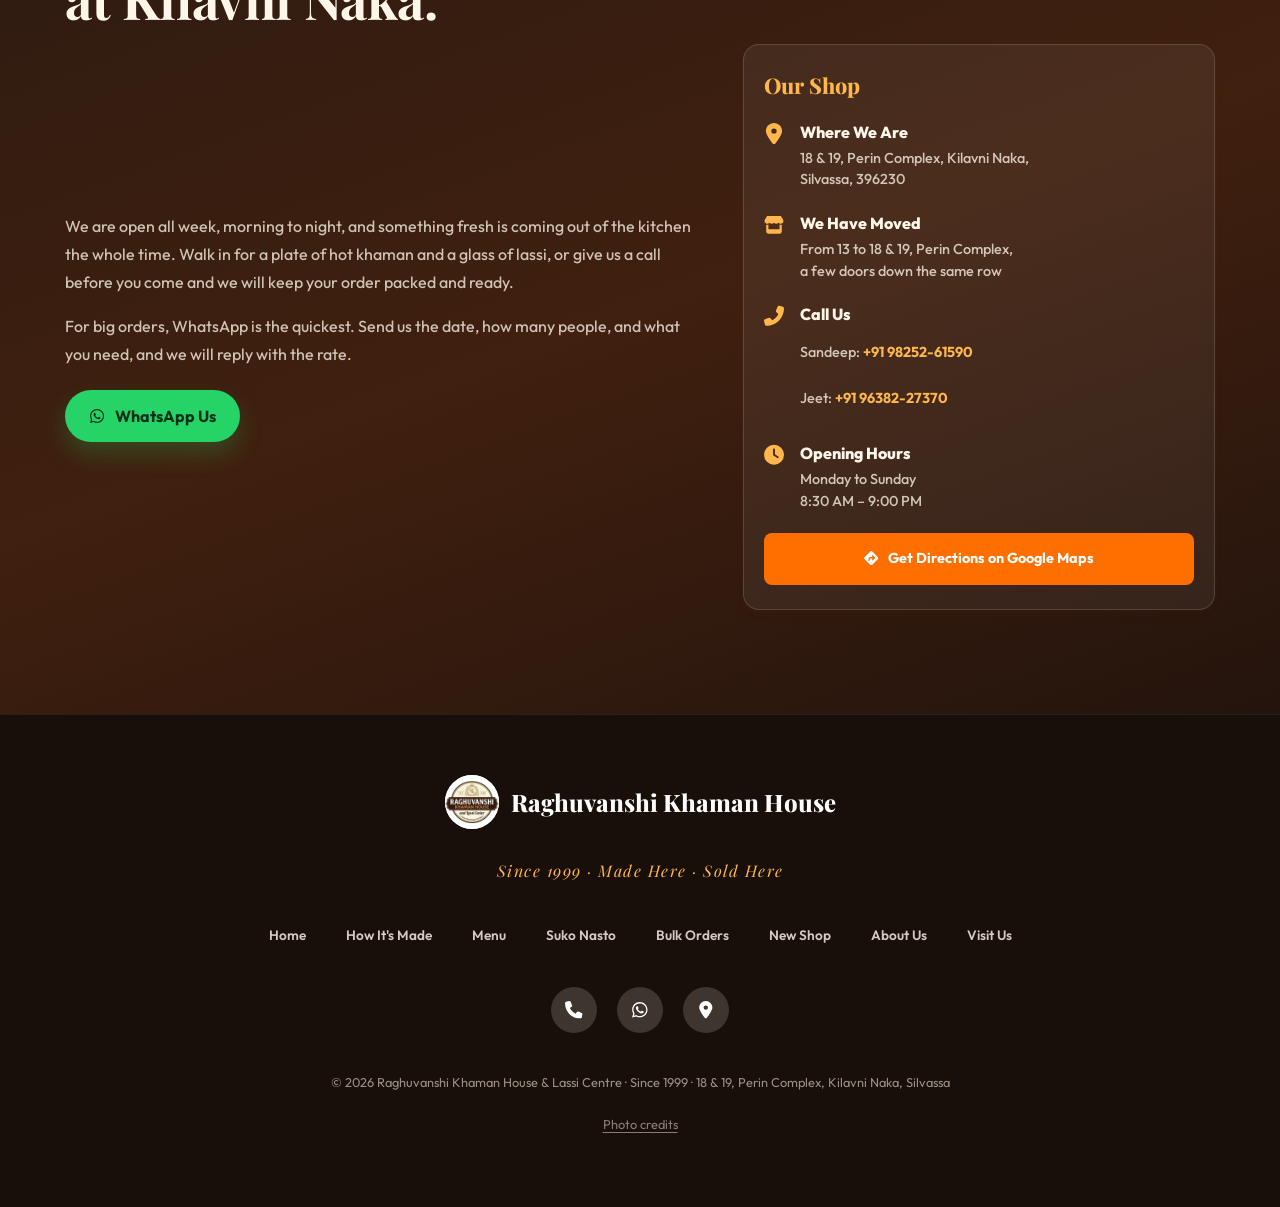
==== commit 9828c008: "fix: the thank-you note was cramped and washed out on a phone The icon took 76px of a 358px block, l" ====
--- a/index.html
+++ b/index.html
@@ -837,13 +837,10 @@
       <!-- Written the day after the opening. If it is still here a season later,
            it has done its job and can come out. -->
       <div class="thanks-note reveal">
-        <i class="icon"><svg><use href="#i-hand-holding-heart"></use></svg></i>
-        <div>
-          <h3>Thank you, Silvassa.</h3>
-          <p>The opening was a grand success, and that was all of you: the families who came, the ones who rang to
-            wish us, and the regulars who have been buying khaman from this row since 1999. From everyone at
-            Raghuvanshi Khaman House &amp; Lassi Centre, thank you. We will keep the trays coming.</p>
-        </div>
+        <h3>Thank you, Silvassa.</h3>
+        <p>The opening was a grand success, and that was all of you: the families who came, the ones who rang to
+          wish us, and the regulars who have been buying khaman from this row since 1999. From everyone at
+          Raghuvanshi Khaman House &amp; Lassi Centre, thank you. We will keep the trays coming.</p>
       </div>
 
       <div class="visit-callout reveal">
--- a/style.css
+++ b/style.css
@@ -3045,47 +3045,44 @@
 
 /* --------------------------------------------------------------------------
    THANK-YOU NOTE
-   Sits on the dark New Shop section, so it reads as a warm aside rather than
-   another call to action: no buttons, no address, just the message.
+   No icon: on a phone it stole 76px of a 358px block and squeezed the text to
+   37 characters a line. Full width instead, amber heading, and the body at
+   full strength rather than the 76% muted tone, which read as washed out
+   against the dark section.
    -------------------------------------------------------------------------- */
 .thanks-note {
-  display: flex;
-  gap: 18px;
-  align-items: flex-start;
-  max-width: 1000px;
+  max-width: 900px;
   margin: 34px 0 10px;
-  padding: 26px 24px;
+  padding: 28px 30px;
   border-radius: var(--radius-lg);
-  background: linear-gradient(135deg, rgba(255, 183, 77, 0.14), rgba(255, 111, 0, 0.08));
-  border: 1px solid rgba(255, 183, 77, 0.28);
-}
-
-.thanks-note > .icon {
-  flex: 0 0 auto;
-  font-size: 1.5rem;
-  color: var(--primary);
-  margin-top: 2px;
+  border: 1px solid rgba(255, 183, 77, 0.2);
+  border-left: 4px solid var(--tone-accent);
+  background: rgba(255, 183, 77, 0.06);
 }
 
 .thanks-note h3 {
   font-family: var(--font-serif);
-  font-size: 1.45rem;
+  font-size: 1.6rem;
+  line-height: 1.25;
+  color: var(--tone-accent);
+  margin-bottom: 12px;
+}
+
+.thanks-note p {
   color: var(--tone-text);
-  margin-bottom: 8px;
-}
-
-.thanks-note p {
-  color: var(--tone-muted);
+  font-size: 1rem;
   line-height: 1.75;
-  max-width: 68ch;
+  max-width: 62ch;
 }
 
 @media (max-width: 599px) {
   .thanks-note {
-    gap: 14px;
-    padding: 20px 18px;
     margin: 26px 0 6px;
+    padding: 22px 20px;
+    border-radius: var(--radius-md);
   }
-  .thanks-note h3 { font-size: 1.2rem; }
-  .thanks-note p { font-size: 0.95rem; }
-}
+
+  .thanks-note h3 { font-size: 1.35rem; margin-bottom: 10px; }
+  .thanks-note p { font-size: 0.98rem; line-height: 1.7; }
+}
+}
